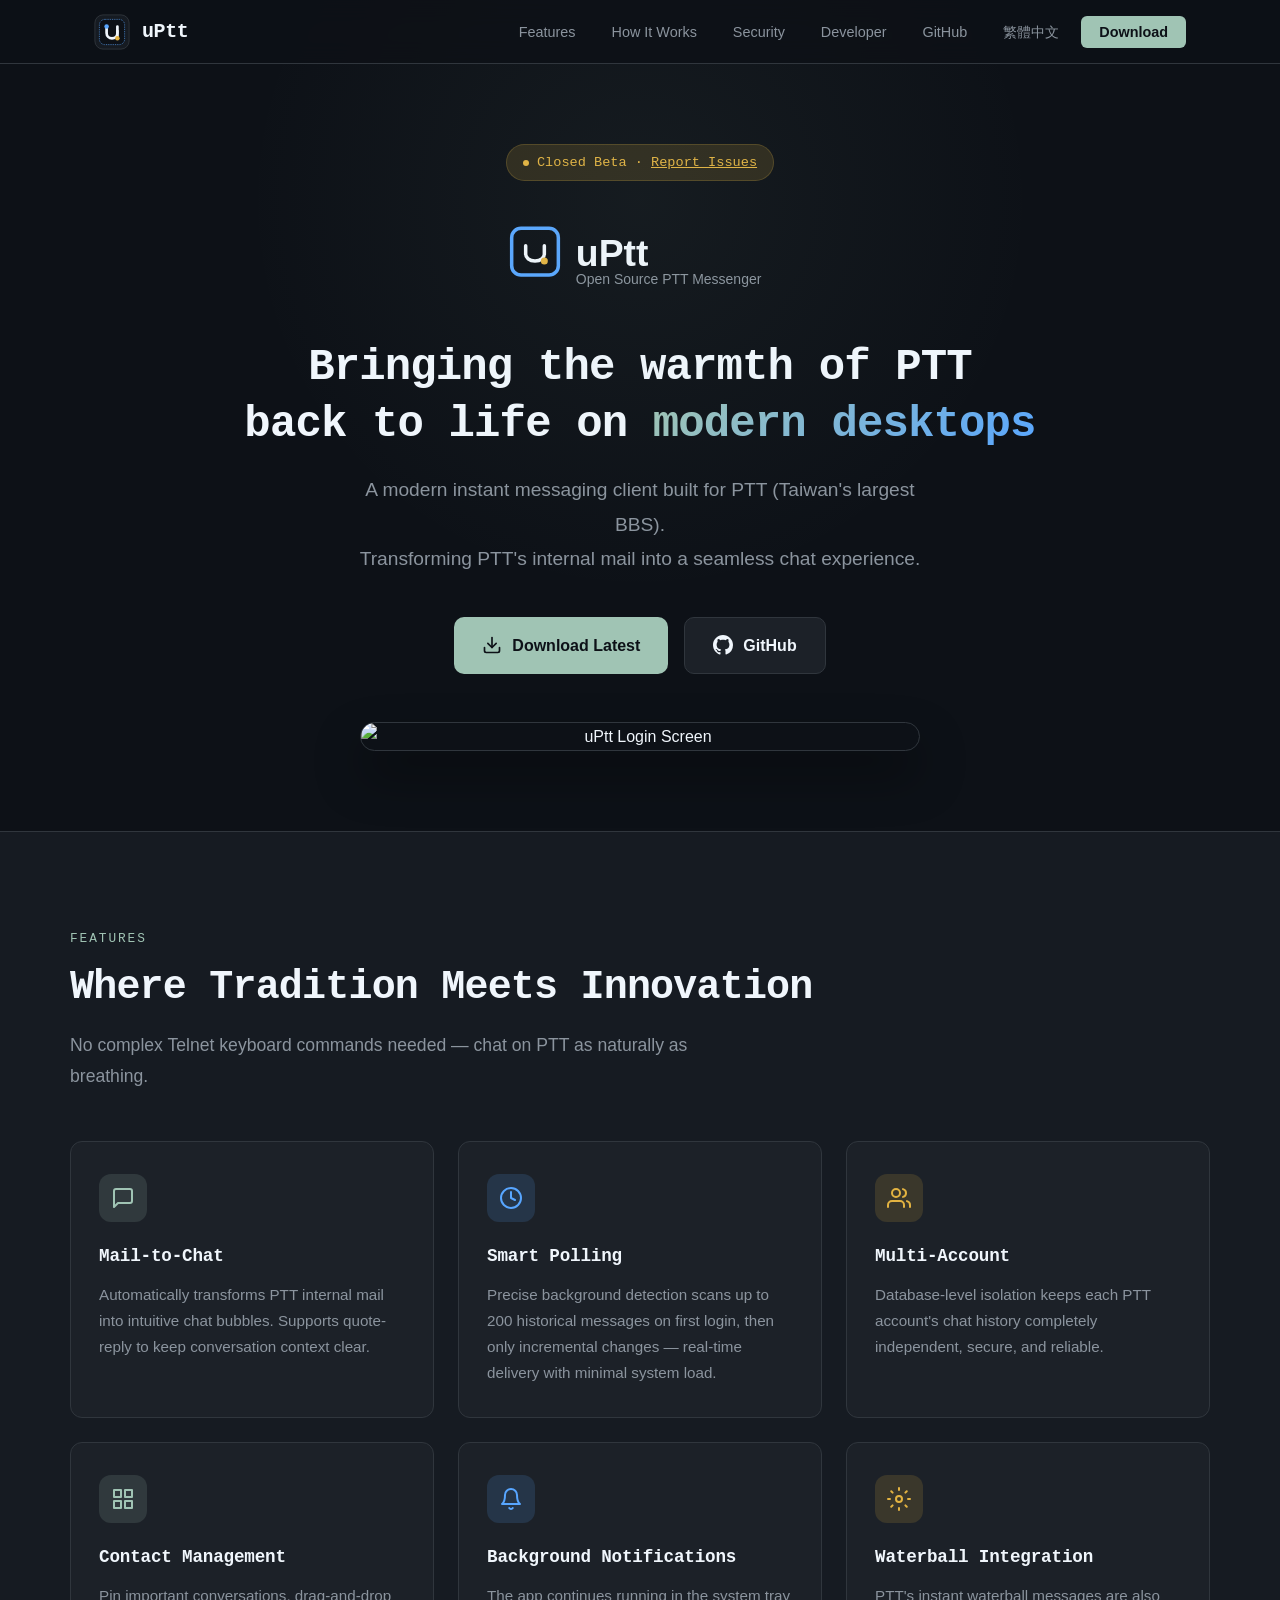
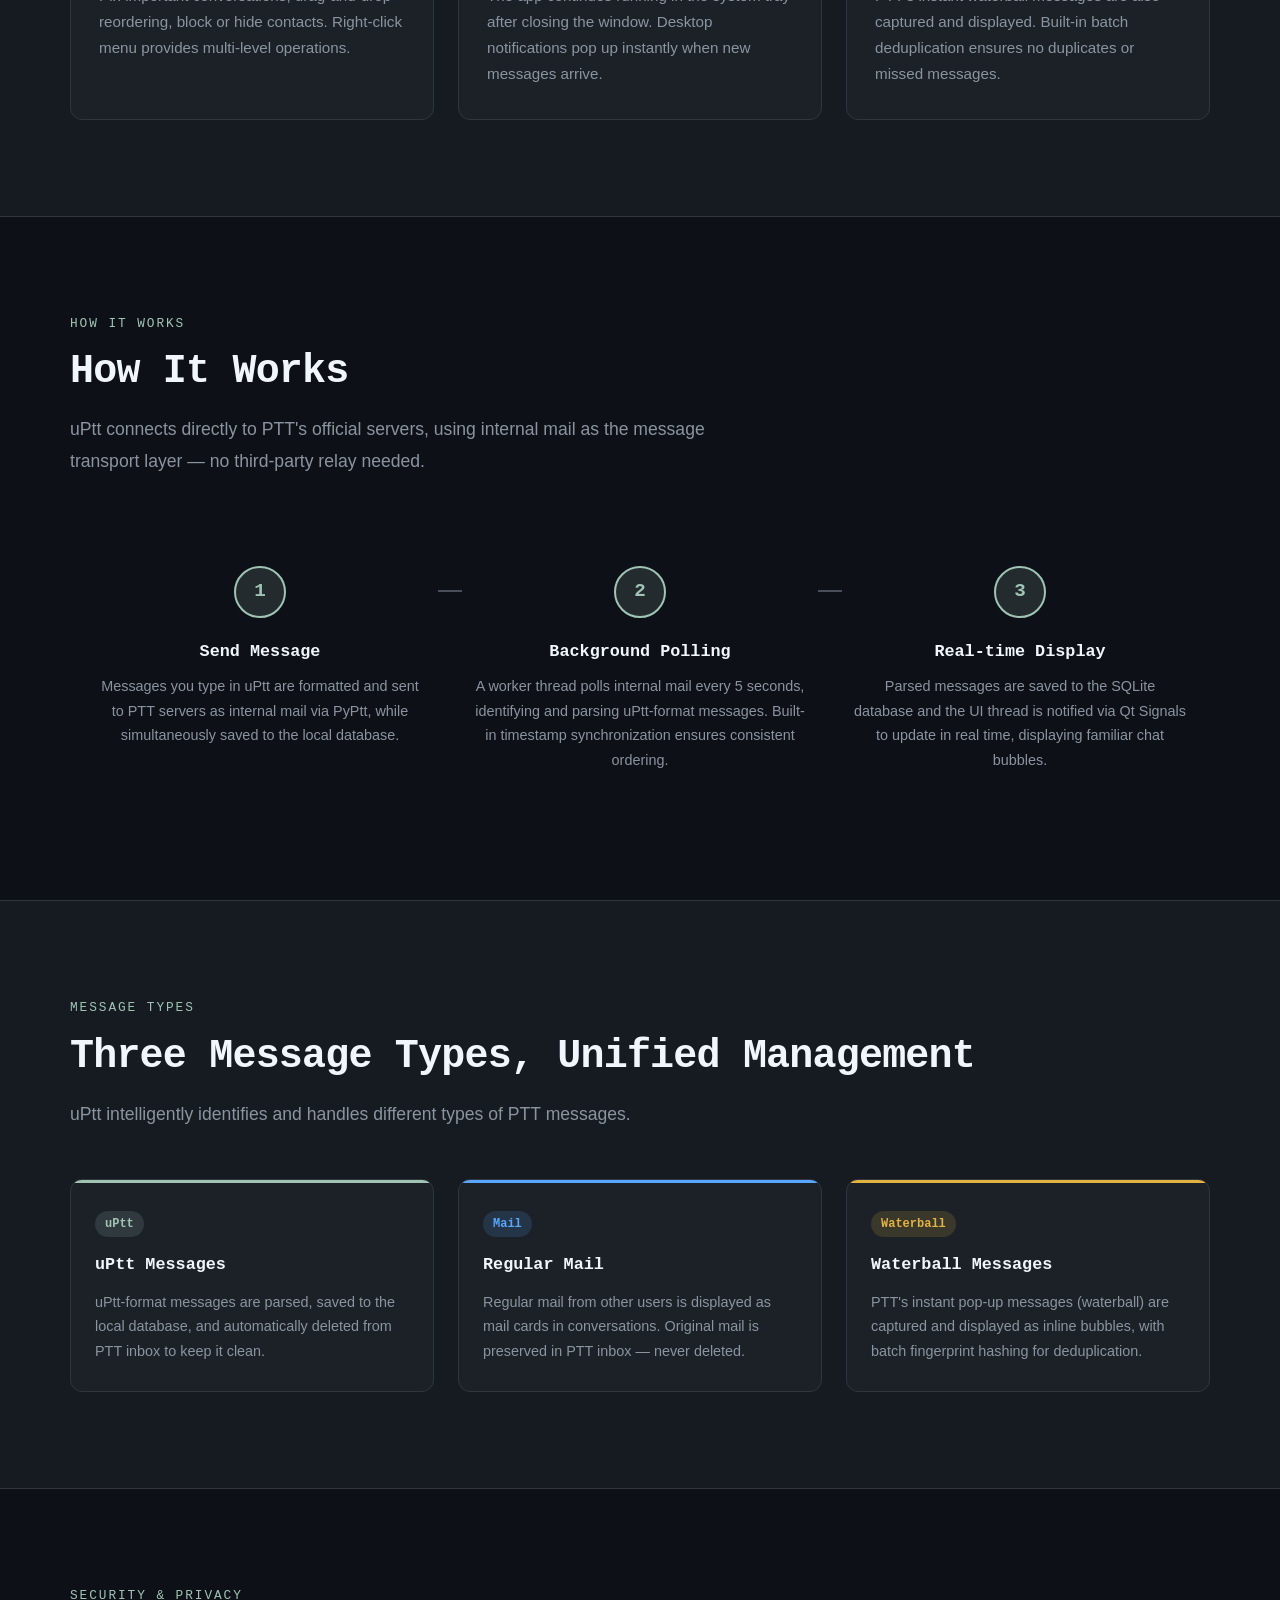
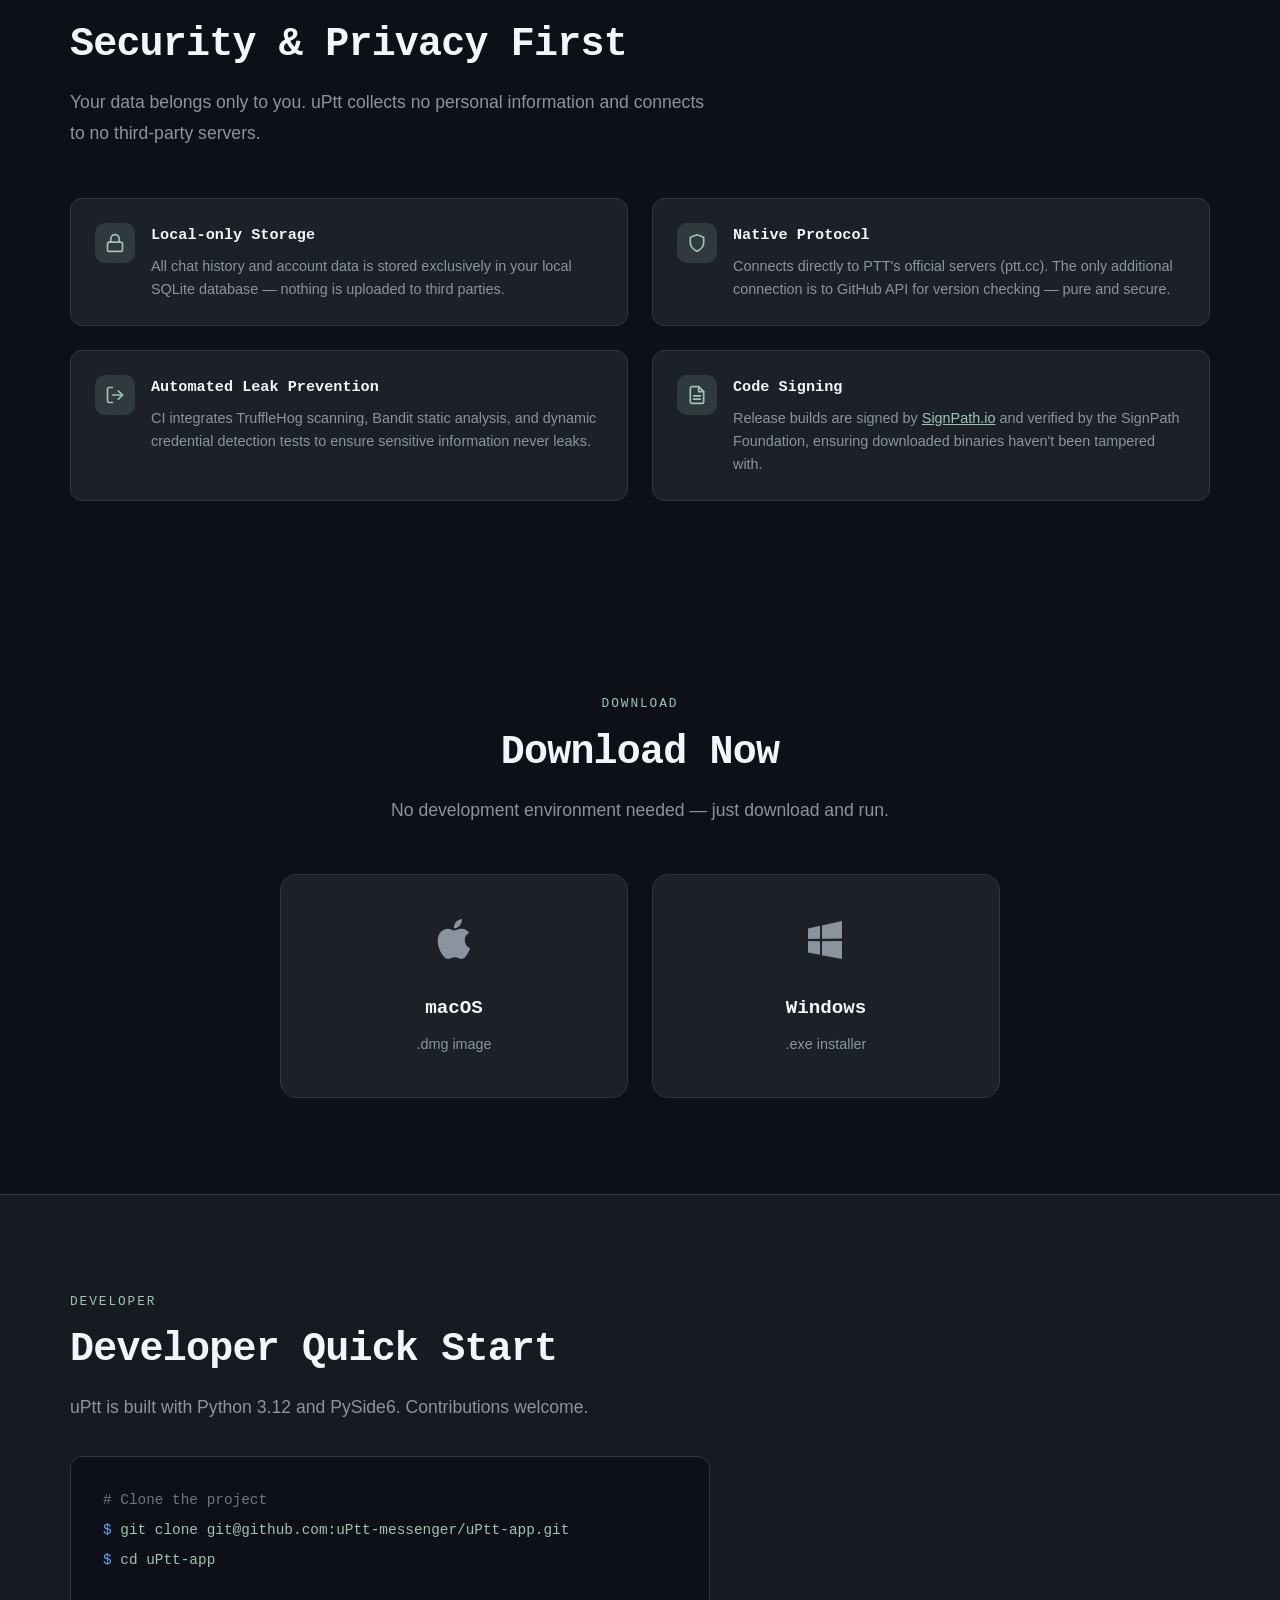
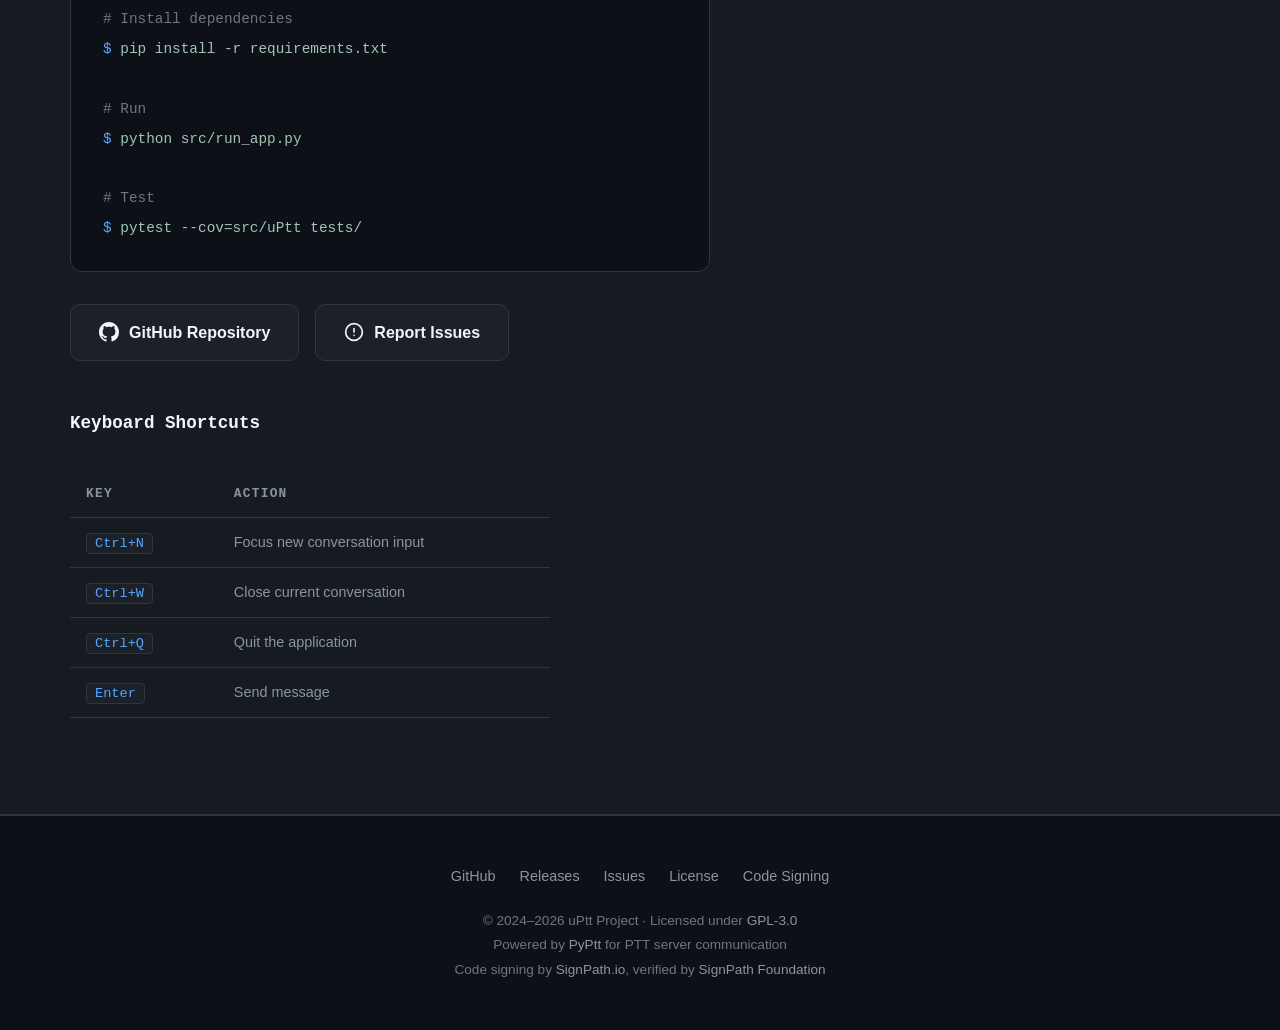
==== docs/en.html @ f2a323a6 "doc: update doc." ====
<!DOCTYPE html>
<html lang="en">
<head>
    <meta charset="UTF-8">
    <meta name="viewport" content="width=device-width, initial-scale=1.0">
    <title>uPtt — Open Source PTT Messenger</title>
    <meta name="description" content="uPtt is a modern instant messaging desktop app built for PTT (Taiwan's largest BBS), transforming internal mail into a seamless chat experience.">
    <meta name="keywords" content="uPtt, PTT, BBS, instant messaging, mail, open source, messenger, Taiwan">
    <meta property="og:title" content="uPtt — Open Source PTT Messenger">
    <meta property="og:description" content="Bringing the warmth of PTT back to life on modern desktops. A modern instant messaging client built for PTT.">
    <meta property="og:type" content="website">
    <meta property="og:image" content="https://raw.githubusercontent.com/uPtt-messenger/uPtt-app/main/src/uPtt/ui/assets/logo_icon.svg">
    <link rel="icon" type="image/svg+xml" href="data:image/svg+xml,%3Csvg width='80' height='80' viewBox='0 0 80 80' fill='none' xmlns='http://www.w3.org/2000/svg'%3E%3Crect x='2' y='2' width='76' height='76' rx='18' fill='%23161B22' stroke='%2330363D' stroke-width='2'/%3E%3Crect x='12' y='12' width='56' height='56' rx='12' fill='%230D1117' stroke='%2358A6FF' stroke-width='1.5' stroke-dasharray='2 2'/%3E%3Cpath d='M28 28V42C28 48.6274 33.3726 54 40 54C46.6274 54 52 48.6274 52 42V28' stroke='%23F0F6FC' stroke-width='6' stroke-linecap='round'/%3E%3Cpath d='M52 38V54' stroke='%23F0F6FC' stroke-width='6' stroke-linecap='round'/%3E%3Ccircle cx='28' cy='28' r='5' fill='%2358A6FF'/%3E%3Ccircle cx='52' cy='54' r='5' fill='%23E3B341'/%3E%3C/svg%3E">
    <link rel="stylesheet" href="style.css">
</head>
<body>

<!-- Navigation -->
<nav>
    <div class="nav-inner">
        <a href="#" class="nav-logo">
            <svg width="80" height="80" viewBox="0 0 80 80" fill="none" xmlns="http://www.w3.org/2000/svg">
                <rect x="2" y="2" width="76" height="76" rx="18" fill="#161B22" stroke="#30363D" stroke-width="2"/>
                <rect x="12" y="12" width="56" height="56" rx="12" fill="#0D1117" stroke="#58A6FF" stroke-width="1.5" stroke-dasharray="2 2"/>
                <path d="M28 28V42C28 48.6274 33.3726 54 40 54C46.6274 54 52 48.6274 52 42V28" stroke="#F0F6FC" stroke-width="6" stroke-linecap="round"/>
                <path d="M52 38V54" stroke="#F0F6FC" stroke-width="6" stroke-linecap="round"/>
                <circle cx="28" cy="28" r="5" fill="#58A6FF"/>
                <circle cx="52" cy="54" r="5" fill="#E3B341"/>
            </svg>
            <span>uPtt</span>
        </a>
        <button class="nav-hamburger" aria-label="Toggle menu" onclick="document.querySelector('.nav-links').classList.toggle('open')">
            <svg viewBox="0 0 24 24" fill="none" stroke="currentColor" stroke-width="2" stroke-linecap="round"><line x1="3" y1="6" x2="21" y2="6"/><line x1="3" y1="12" x2="21" y2="12"/><line x1="3" y1="18" x2="21" y2="18"/></svg>
        </button>
        <ul class="nav-links">
            <li><a href="#features">Features</a></li>
            <li><a href="#how-it-works">How It Works</a></li>
            <li><a href="#security">Security</a></li>
            <li><a href="#developer">Developer</a></li>
            <li><a href="https://github.com/uPtt-messenger/uPtt-app" target="_blank" rel="noopener">GitHub</a></li>
            <li><a href="index.html">繁體中文</a></li>
            <li><a href="#download" class="btn-nav">Download</a></li>
        </ul>
    </div>
</nav>

<!-- Hero -->
<section class="hero">
    <div class="container">
        <div class="hero-badge" style="background: var(--accent-gold-dim); border-color: rgba(227, 179, 65, 0.2); color: var(--accent-gold);">
            <span class="dot" style="background: var(--accent-gold);"></span>
            Closed Beta &middot; <a href="https://github.com/uPtt-messenger/uPtt-app/issues" target="_blank" rel="noopener" style="color: var(--accent-gold); text-decoration: underline;">Report Issues</a>
        </div>
        <div class="hero-logo">
            <svg width="240" height="80" viewBox="0 0 240 80" fill="none" xmlns="http://www.w3.org/2000/svg">
                <rect x="10" y="20" width="40" height="40" rx="8" stroke="#58A6FF" stroke-width="3"/>
                <path d="M22 35V42C22 45 25 48 30 48C35 48 38 45 38 42V35" stroke="#F0F6FC" stroke-width="3" stroke-linecap="round"/>
                <circle cx="38" cy="48" r="3" fill="#E3B341"/>
                <text x="65" y="52" fill="#F0F6FC" font-family="sans-serif" font-weight="bold" font-size="32">uPtt</text>
                <text x="65" y="68" fill="#8B949E" font-family="sans-serif" font-size="12">Open Source PTT Messenger</text>
            </svg>
        </div>
        <h1 class="hero-tagline">
            Bringing the warmth of PTT<br>back to life on <span class="highlight">modern desktops</span>
        </h1>
        <p class="hero-subtitle">
            A modern instant messaging client built for PTT (Taiwan's largest BBS).<br>
            Transforming PTT's internal mail into a seamless chat experience.
        </p>
        <div class="hero-buttons">
            <a href="https://github.com/uPtt-messenger/uPtt-app/releases/latest" class="btn btn-primary" target="_blank" rel="noopener">
                <svg viewBox="0 0 24 24" fill="none" stroke="currentColor" stroke-width="2" stroke-linecap="round" stroke-linejoin="round"><path d="M21 15v4a2 2 0 0 1-2 2H5a2 2 0 0 1-2-2v-4"/><polyline points="7 10 12 15 17 10"/><line x1="12" y1="15" x2="12" y2="3"/></svg>
                Download Latest
            </a>
            <a href="https://github.com/uPtt-messenger/uPtt-app" class="btn btn-secondary" target="_blank" rel="noopener">
                <svg viewBox="0 0 24 24" fill="currentColor"><path d="M12 0C5.37 0 0 5.37 0 12c0 5.31 3.435 9.795 8.205 11.385.6.105.825-.255.825-.57 0-.285-.015-1.23-.015-2.235-3.015.555-3.795-.735-4.035-1.41-.135-.345-.72-1.41-1.23-1.695-.42-.225-1.02-.78-.015-.795.945-.015 1.62.87 1.845 1.23 1.08 1.815 2.805 1.305 3.495.99.105-.78.42-1.305.765-1.605-2.67-.3-5.46-1.335-5.46-5.925 0-1.305.465-2.385 1.23-3.225-.12-.3-.54-1.53.12-3.18 0 0 1.005-.315 3.3 1.23.96-.27 1.98-.405 3-.405s2.04.135 3 .405c2.295-1.56 3.3-1.23 3.3-1.23.66 1.65.24 2.88.12 3.18.765.84 1.23 1.905 1.23 3.225 0 4.605-2.805 5.625-5.475 5.925.435.375.81 1.095.81 2.22 0 1.605-.015 2.895-.015 3.3 0 .315.225.69.825.57A12.02 12.02 0 0 0 24 12c0-6.63-5.37-12-12-12z"/></svg>
                GitHub
            </a>
        </div>
        <div class="hero-preview fade-in">
            <img src="https://i.meee.com.tw/0RXU0Vt.png" alt="uPtt Login Screen" loading="lazy">
        </div>
    </div>
</section>

<!-- Features -->
<section class="features" id="features">
    <div class="container">
        <div class="section-label">Features</div>
        <h2 class="section-title">Where Tradition Meets Innovation</h2>
        <p class="section-desc">No complex Telnet keyboard commands needed — chat on PTT as naturally as breathing.</p>
        <div class="features-grid">
            <div class="feature-card fade-in">
                <div class="feature-icon green">
                    <svg width="24" height="24" viewBox="0 0 24 24" fill="none" stroke="#A0C4B4" stroke-width="2" stroke-linecap="round" stroke-linejoin="round"><path d="M21 15a2 2 0 0 1-2 2H7l-4 4V5a2 2 0 0 1 2-2h14a2 2 0 0 1 2 2z"/></svg>
                </div>
                <h3>Mail-to-Chat</h3>
                <p>Automatically transforms PTT internal mail into intuitive chat bubbles. Supports quote-reply to keep conversation context clear.</p>
            </div>
            <div class="feature-card fade-in">
                <div class="feature-icon blue">
                    <svg width="24" height="24" viewBox="0 0 24 24" fill="none" stroke="#58A6FF" stroke-width="2" stroke-linecap="round" stroke-linejoin="round"><circle cx="12" cy="12" r="10"/><polyline points="12 6 12 12 16 14"/></svg>
                </div>
                <h3>Smart Polling</h3>
                <p>Precise background detection scans up to 200 historical messages on first login, then only incremental changes — real-time delivery with minimal system load.</p>
            </div>
            <div class="feature-card fade-in">
                <div class="feature-icon gold">
                    <svg width="24" height="24" viewBox="0 0 24 24" fill="none" stroke="#E3B341" stroke-width="2" stroke-linecap="round" stroke-linejoin="round"><path d="M17 21v-2a4 4 0 0 0-4-4H5a4 4 0 0 0-4 4v2"/><circle cx="9" cy="7" r="4"/><path d="M23 21v-2a4 4 0 0 0-3-3.87"/><path d="M16 3.13a4 4 0 0 1 0 7.75"/></svg>
                </div>
                <h3>Multi-Account</h3>
                <p>Database-level isolation keeps each PTT account's chat history completely independent, secure, and reliable.</p>
            </div>
            <div class="feature-card fade-in">
                <div class="feature-icon green">
                    <svg width="24" height="24" viewBox="0 0 24 24" fill="none" stroke="#A0C4B4" stroke-width="2" stroke-linecap="round" stroke-linejoin="round"><rect x="3" y="3" width="7" height="7"/><rect x="14" y="3" width="7" height="7"/><rect x="14" y="14" width="7" height="7"/><rect x="3" y="14" width="7" height="7"/></svg>
                </div>
                <h3>Contact Management</h3>
                <p>Pin important conversations, drag-and-drop reordering, block or hide contacts. Right-click menu provides multi-level operations.</p>
            </div>
            <div class="feature-card fade-in">
                <div class="feature-icon blue">
                    <svg width="24" height="24" viewBox="0 0 24 24" fill="none" stroke="#58A6FF" stroke-width="2" stroke-linecap="round" stroke-linejoin="round"><path d="M18 8A6 6 0 0 0 6 8c0 7-3 9-3 9h18s-3-2-3-9"/><path d="M13.73 21a2 2 0 0 1-3.46 0"/></svg>
                </div>
                <h3>Background Notifications</h3>
                <p>The app continues running in the system tray after closing the window. Desktop notifications pop up instantly when new messages arrive.</p>
            </div>
            <div class="feature-card fade-in">
                <div class="feature-icon gold">
                    <svg width="24" height="24" viewBox="0 0 24 24" fill="none" stroke="#E3B341" stroke-width="2" stroke-linecap="round" stroke-linejoin="round"><circle cx="12" cy="12" r="3"/><path d="M12 1v2M12 21v2M4.22 4.22l1.42 1.42M18.36 18.36l1.42 1.42M1 12h2M21 12h2M4.22 19.78l1.42-1.42M18.36 5.64l1.42-1.42"/></svg>
                </div>
                <h3>Waterball Integration</h3>
                <p>PTT's instant waterball messages are also captured and displayed. Built-in batch deduplication ensures no duplicates or missed messages.</p>
            </div>
        </div>
    </div>
</section>

<!-- How it works -->
<section class="how-it-works" id="how-it-works">
    <div class="container">
        <div class="section-label">How It Works</div>
        <h2 class="section-title">How It Works</h2>
        <p class="section-desc">uPtt connects directly to PTT's official servers, using internal mail as the message transport layer — no third-party relay needed.</p>
        <div class="flow-diagram">
            <div class="flow-step fade-in">
                <div class="flow-number">1</div>
                <h3>Send Message</h3>
                <p>Messages you type in uPtt are formatted and sent to PTT servers as internal mail via PyPtt, while simultaneously saved to the local database.</p>
            </div>
            <div class="flow-step fade-in">
                <div class="flow-number">2</div>
                <h3>Background Polling</h3>
                <p>A worker thread polls internal mail every 5 seconds, identifying and parsing uPtt-format messages. Built-in timestamp synchronization ensures consistent ordering.</p>
            </div>
            <div class="flow-step fade-in">
                <div class="flow-number">3</div>
                <h3>Real-time Display</h3>
                <p>Parsed messages are saved to the SQLite database and the UI thread is notified via Qt Signals to update in real time, displaying familiar chat bubbles.</p>
            </div>
        </div>
    </div>
</section>

<!-- Message Types -->
<section class="msg-types" id="message-types">
    <div class="container">
        <div class="section-label">Message Types</div>
        <h2 class="section-title">Three Message Types, Unified Management</h2>
        <p class="section-desc">uPtt intelligently identifies and handles different types of PTT messages.</p>
        <div class="msg-grid">
            <div class="msg-card type-uptt fade-in">
                <span class="msg-tag">uPtt</span>
                <h3>uPtt Messages</h3>
                <p>uPtt-format messages are parsed, saved to the local database, and automatically deleted from PTT inbox to keep it clean.</p>
            </div>
            <div class="msg-card type-mail fade-in">
                <span class="msg-tag">Mail</span>
                <h3>Regular Mail</h3>
                <p>Regular mail from other users is displayed as mail cards in conversations. Original mail is preserved in PTT inbox — never deleted.</p>
            </div>
            <div class="msg-card type-waterball fade-in">
                <span class="msg-tag">Waterball</span>
                <h3>Waterball Messages</h3>
                <p>PTT's instant pop-up messages (waterball) are captured and displayed as inline bubbles, with batch fingerprint hashing for deduplication.</p>
            </div>
        </div>
    </div>
</section>

<!-- Security -->
<section class="security" id="security">
    <div class="container">
        <div class="section-label">Security &amp; Privacy</div>
        <h2 class="section-title">Security & Privacy First</h2>
        <p class="section-desc">Your data belongs only to you. uPtt collects no personal information and connects to no third-party servers.</p>
        <div class="security-grid">
            <div class="security-item fade-in">
                <div class="security-icon">
                    <svg width="20" height="20" viewBox="0 0 24 24" fill="none" stroke="#A0C4B4" stroke-width="2" stroke-linecap="round" stroke-linejoin="round"><rect x="3" y="11" width="18" height="11" rx="2" ry="2"/><path d="M7 11V7a5 5 0 0 1 10 0v4"/></svg>
                </div>
                <div>
                    <h4>Local-only Storage</h4>
                    <p>All chat history and account data is stored exclusively in your local SQLite database — nothing is uploaded to third parties.</p>
                </div>
            </div>
            <div class="security-item fade-in">
                <div class="security-icon">
                    <svg width="20" height="20" viewBox="0 0 24 24" fill="none" stroke="#A0C4B4" stroke-width="2" stroke-linecap="round" stroke-linejoin="round"><path d="M12 22s8-4 8-10V5l-8-3-8 3v7c0 6 8 10 8 10z"/></svg>
                </div>
                <div>
                    <h4>Native Protocol</h4>
                    <p>Connects directly to PTT's official servers (ptt.cc). The only additional connection is to GitHub API for version checking — pure and secure.</p>
                </div>
            </div>
            <div class="security-item fade-in">
                <div class="security-icon">
                    <svg width="20" height="20" viewBox="0 0 24 24" fill="none" stroke="#A0C4B4" stroke-width="2" stroke-linecap="round" stroke-linejoin="round"><path d="M9 21H5a2 2 0 0 1-2-2V5a2 2 0 0 1 2-2h4"/><polyline points="16 17 21 12 16 7"/><line x1="21" y1="12" x2="9" y2="12"/></svg>
                </div>
                <div>
                    <h4>Automated Leak Prevention</h4>
                    <p>CI integrates TruffleHog scanning, Bandit static analysis, and dynamic credential detection tests to ensure sensitive information never leaks.</p>
                </div>
            </div>
            <div class="security-item fade-in">
                <div class="security-icon">
                    <svg width="20" height="20" viewBox="0 0 24 24" fill="none" stroke="#A0C4B4" stroke-width="2" stroke-linecap="round" stroke-linejoin="round"><path d="M14 2H6a2 2 0 0 0-2 2v16a2 2 0 0 0 2 2h12a2 2 0 0 0 2-2V8z"/><polyline points="14 2 14 8 20 8"/><line x1="16" y1="13" x2="8" y2="13"/><line x1="16" y1="17" x2="8" y2="17"/></svg>
                </div>
                <div>
                    <h4>Code Signing</h4>
                    <p>Release builds are signed by <a href="https://signpath.io" target="_blank" rel="noopener" style="color: var(--accent);">SignPath.io</a> and verified by the SignPath Foundation, ensuring downloaded binaries haven't been tampered with.</p>
                </div>
            </div>
        </div>
    </div>
</section>

<!-- Download -->
<section class="download" id="download">
    <div class="container">
        <div class="section-label">Download</div>
        <h2 class="section-title">Download Now</h2>
        <p class="section-desc" style="margin: 0 auto;">No development environment needed — just download and run.</p>
        <div class="download-cards">
            <a href="https://github.com/uPtt-messenger/uPtt-app/releases/latest" class="download-card fade-in" target="_blank" rel="noopener">
                <svg viewBox="0 0 24 24" fill="currentColor"><path d="M18.71 19.5C17.88 20.74 17 21.95 15.66 21.97C14.32 22 13.89 21.18 12.37 21.18C10.84 21.18 10.37 21.95 9.1 22C7.79 22.05 6.8 20.68 5.96 19.47C4.25 17 2.94 12.45 4.7 9.39C5.57 7.87 7.13 6.91 8.82 6.88C10.1 6.86 11.32 7.75 12.11 7.75C12.89 7.75 14.37 6.68 15.92 6.84C16.57 6.87 18.39 7.1 19.56 8.82C19.47 8.88 17.39 10.1 17.41 12.63C17.44 15.65 20.06 16.66 20.09 16.67C20.06 16.74 19.67 18.11 18.71 19.5ZM13 3.5C13.73 2.67 14.94 2.04 15.94 2C16.07 3.17 15.6 4.35 14.9 5.19C14.21 6.04 13.07 6.7 11.95 6.61C11.8 5.46 12.36 4.26 13 3.5Z"/></svg>
                <h3>macOS</h3>
                <p>.dmg image</p>
            </a>
            <a href="https://github.com/uPtt-messenger/uPtt-app/releases/latest" class="download-card fade-in" target="_blank" rel="noopener">
                <svg viewBox="0 0 24 24" fill="currentColor"><path d="M3 12V6.75L9 5.43V11.91L3 12M20 3V11.75L10 11.9V5.21L20 3M3 13L9 13.09V19.9L3 18.75V13M10 13.15L20 13V22L10 20.09V13.15Z"/></svg>
                <h3>Windows</h3>
                <p>.exe installer</p>
            </a>
        </div>
    </div>
</section>

<!-- Developer -->
<section class="developer" id="developer">
    <div class="container">
        <div class="section-label">Developer</div>
        <h2 class="section-title">Developer Quick Start</h2>
        <p class="section-desc">uPtt is built with Python 3.12 and PySide6. Contributions welcome.</p>
        <div class="code-block fade-in">
            <code>
                <span class="comment"># Clone the project</span><br>
                <span class="prompt">$ </span><span class="cmd">git clone git@github.com:uPtt-messenger/uPtt-app.git</span><br>
                <span class="prompt">$ </span><span class="cmd">cd uPtt-app</span><br>
                <br>
                <span class="comment"># Install dependencies</span><br>
                <span class="prompt">$ </span><span class="cmd">pip install -r requirements.txt</span><br>
                <br>
                <span class="comment"># Run</span><br>
                <span class="prompt">$ </span><span class="cmd">python src/run_app.py</span><br>
                <br>
                <span class="comment"># Test</span><br>
                <span class="prompt">$ </span><span class="cmd">pytest --cov=src/uPtt tests/</span>
            </code>
        </div>
        <div class="dev-links">
            <a href="https://github.com/uPtt-messenger/uPtt-app" class="btn btn-secondary" target="_blank" rel="noopener">
                <svg width="20" height="20" viewBox="0 0 24 24" fill="currentColor"><path d="M12 0C5.37 0 0 5.37 0 12c0 5.31 3.435 9.795 8.205 11.385.6.105.825-.255.825-.57 0-.285-.015-1.23-.015-2.235-3.015.555-3.795-.735-4.035-1.41-.135-.345-.72-1.41-1.23-1.695-.42-.225-1.02-.78-.015-.795.945-.015 1.62.87 1.845 1.23 1.08 1.815 2.805 1.305 3.495.99.105-.78.42-1.305.765-1.605-2.67-.3-5.46-1.335-5.46-5.925 0-1.305.465-2.385 1.23-3.225-.12-.3-.54-1.53.12-3.18 0 0 1.005-.315 3.3 1.23.96-.27 1.98-.405 3-.405s2.04.135 3 .405c2.295-1.56 3.3-1.23 3.3-1.23.66 1.65.24 2.88.12 3.18.765.84 1.23 1.905 1.23 3.225 0 4.605-2.805 5.625-5.475 5.925.435.375.81 1.095.81 2.22 0 1.605-.015 2.895-.015 3.3 0 .315.225.69.825.57A12.02 12.02 0 0 0 24 12c0-6.63-5.37-12-12-12z"/></svg>
                GitHub Repository
            </a>
            <a href="https://github.com/uPtt-messenger/uPtt-app/issues" class="btn btn-secondary" target="_blank" rel="noopener">
                <svg width="20" height="20" viewBox="0 0 24 24" fill="none" stroke="currentColor" stroke-width="2" stroke-linecap="round" stroke-linejoin="round"><circle cx="12" cy="12" r="10"/><line x1="12" y1="8" x2="12" y2="12"/><line x1="12" y1="16" x2="12.01" y2="16"/></svg>
                Report Issues
            </a>
        </div>

        <h3 style="font-family: var(--font-mono); margin-top: 48px; margin-bottom: 12px; font-size: 1.1rem;">Keyboard Shortcuts</h3>
        <table class="shortcuts-table">
            <thead>
                <tr><th>Key</th><th>Action</th></tr>
            </thead>
            <tbody>
                <tr><td><kbd>Ctrl+N</kbd></td><td>Focus new conversation input</td></tr>
                <tr><td><kbd>Ctrl+W</kbd></td><td>Close current conversation</td></tr>
                <tr><td><kbd>Ctrl+Q</kbd></td><td>Quit the application</td></tr>
                <tr><td><kbd>Enter</kbd></td><td>Send message</td></tr>
            </tbody>
        </table>
    </div>
</section>

<!-- Footer -->
<footer>
    <div class="footer-inner">
        <div class="footer-links">
            <a href="https://github.com/uPtt-messenger/uPtt-app" target="_blank" rel="noopener">GitHub</a>
            <a href="https://github.com/uPtt-messenger/uPtt-app/releases" target="_blank" rel="noopener">Releases</a>
            <a href="https://github.com/uPtt-messenger/uPtt-app/issues" target="_blank" rel="noopener">Issues</a>
            <a href="https://github.com/uPtt-messenger/uPtt-app/blob/main/LICENSE" target="_blank" rel="noopener">License</a>
            <a href="https://github.com/uPtt-messenger/uPtt-app/blob/main/CODE_SIGNING_POLICY.md" target="_blank" rel="noopener">Code Signing</a>
        </div>
        <p class="footer-copy">
            &copy; 2024&ndash;2026 uPtt Project &middot; Licensed under <a href="https://github.com/uPtt-messenger/uPtt-app/blob/main/LICENSE" target="_blank" rel="noopener">GPL-3.0</a><br>
            Powered by <a href="https://github.com/PyPtt/PyPtt" target="_blank" rel="noopener">PyPtt</a> for PTT server communication<br>
            Code signing by <a href="https://signpath.io" target="_blank" rel="noopener">SignPath.io</a>, verified by <a href="https://signpath.org" target="_blank" rel="noopener">SignPath Foundation</a>
        </p>
    </div>
</footer>

<script>
    // Intersection Observer for fade-in animations
    if ('IntersectionObserver' in window) {
        const observer = new IntersectionObserver((entries) => {
            entries.forEach(entry => {
                if (entry.isIntersecting) {
                    entry.target.classList.add('visible');
                    observer.unobserve(entry.target);
                }
            });
        }, { threshold: 0.1, rootMargin: '0px 0px -40px 0px' });

        document.querySelectorAll('.fade-in').forEach(el => observer.observe(el));
    } else {
        document.querySelectorAll('.fade-in').forEach(el => el.classList.add('visible'));
    }

    // Close mobile menu on link click
    document.querySelectorAll('.nav-links a').forEach(link => {
        link.addEventListener('click', () => {
            document.querySelector('.nav-links').classList.remove('open');
        });
    });
</script>

</body>
</html>
---- docs/style.css ----
*, *::before, *::after {
    margin: 0;
    padding: 0;
    box-sizing: border-box;
}

:root {
    --bg: #0d1117;
    --bg-surface: #161b22;
    --bg-card: #1c2128;
    --border: #30363d;
    --border-light: #484f58;
    --text: #f0f6fc;
    --text-secondary: #8b949e;
    --text-muted: #6e7681;
    --accent: #A0C4B4;
    --accent-dim: rgba(160, 196, 180, 0.15);
    --accent-blue: #58A6FF;
    --accent-blue-dim: rgba(88, 166, 255, 0.15);
    --accent-gold: #E3B341;
    --accent-gold-dim: rgba(227, 179, 65, 0.15);
    --accent-red: #f85149;
    --font-mono: "SF Mono", "JetBrains Mono", "Cascadia Code", "Fira Code", "Consolas", "Courier New", monospace;
    --font-sans: -apple-system, BlinkMacSystemFont, "Segoe UI", Helvetica, Arial, sans-serif;
    --max-width: 1140px;
    --nav-height: 64px;
}

html {
    scroll-behavior: smooth;
    scroll-padding-top: var(--nav-height);
}

body {
    font-family: var(--font-sans);
    background: var(--bg);
    color: var(--text);
    line-height: 1.7;
    -webkit-font-smoothing: antialiased;
    -moz-osx-font-smoothing: grayscale;
}

/* ===== NAVIGATION ===== */
nav {
    position: fixed;
    top: 0;
    left: 0;
    right: 0;
    height: var(--nav-height);
    background: rgba(13, 17, 23, 0.85);
    backdrop-filter: blur(12px);
    -webkit-backdrop-filter: blur(12px);
    border-bottom: 1px solid var(--border);
    z-index: 1000;
    display: flex;
    align-items: center;
    justify-content: center;
}

.nav-inner {
    width: 100%;
    max-width: var(--max-width);
    padding: 0 24px;
    display: flex;
    align-items: center;
    justify-content: space-between;
}

.nav-logo {
    display: flex;
    align-items: center;
    gap: 12px;
    text-decoration: none;
    color: var(--text);
}

.nav-logo svg {
    width: 36px;
    height: 36px;
}

.nav-logo span {
    font-family: var(--font-mono);
    font-weight: 700;
    font-size: 1.25rem;
    letter-spacing: -0.02em;
}

.nav-links {
    display: flex;
    align-items: center;
    gap: 8px;
    list-style: none;
}

.nav-links a {
    color: var(--text-secondary);
    text-decoration: none;
    font-size: 0.9rem;
    padding: 6px 14px;
    border-radius: 6px;
    transition: color 0.2s, background 0.2s;
}

.nav-links a:hover {
    color: var(--text);
    background: rgba(255, 255, 255, 0.06);
}

.nav-links .btn-nav {
    background: var(--accent);
    color: var(--bg);
    font-weight: 600;
    padding: 8px 18px;
}

.nav-links .btn-nav:hover {
    background: #b5d4c7;
    color: var(--bg);
}

.nav-hamburger {
    display: none;
    background: none;
    border: none;
    color: var(--text-secondary);
    cursor: pointer;
    padding: 8px;
}

.nav-hamburger svg {
    width: 24px;
    height: 24px;
}

/* ===== SECTIONS ===== */
section {
    padding: 96px 24px;
}

.container {
    max-width: var(--max-width);
    margin: 0 auto;
}

.section-label {
    font-family: var(--font-mono);
    font-size: 0.8rem;
    color: var(--accent);
    text-transform: uppercase;
    letter-spacing: 0.15em;
    margin-bottom: 12px;
}

.section-title {
    font-family: var(--font-mono);
    font-size: clamp(1.75rem, 4vw, 2.5rem);
    font-weight: 700;
    line-height: 1.3;
    margin-bottom: 16px;
    letter-spacing: -0.02em;
}

.section-desc {
    font-size: 1.1rem;
    color: var(--text-secondary);
    max-width: 640px;
    line-height: 1.8;
}

/* ===== HERO ===== */
.hero {
    padding-top: calc(var(--nav-height) + 80px);
    padding-bottom: 80px;
    text-align: center;
    position: relative;
    overflow: hidden;
}

.hero::before {
    content: '';
    position: absolute;
    top: -200px;
    left: 50%;
    transform: translateX(-50%);
    width: 800px;
    height: 800px;
    background: radial-gradient(circle, rgba(160, 196, 180, 0.06) 0%, transparent 70%);
    pointer-events: none;
}

.hero-logo {
    margin-bottom: 32px;
}

.hero-logo svg {
    width: 280px;
    height: auto;
}

.hero-tagline {
    font-family: var(--font-mono);
    font-size: clamp(1.5rem, 4vw, 2.75rem);
    font-weight: 700;
    line-height: 1.3;
    margin-bottom: 20px;
    letter-spacing: -0.02em;
}

.hero-tagline .highlight {
    background: linear-gradient(135deg, var(--accent), var(--accent-blue));
    -webkit-background-clip: text;
    -webkit-text-fill-color: transparent;
    background-clip: text;
}

.hero-subtitle {
    font-size: 1.2rem;
    color: var(--text-secondary);
    max-width: 580px;
    margin: 0 auto 40px;
    line-height: 1.8;
}

.hero-buttons {
    display: flex;
    gap: 16px;
    justify-content: center;
    flex-wrap: wrap;
    margin-bottom: 48px;
}

.btn {
    display: inline-flex;
    align-items: center;
    gap: 10px;
    padding: 14px 28px;
    border-radius: 10px;
    text-decoration: none;
    font-weight: 600;
    font-size: 1rem;
    transition: all 0.2s;
    border: none;
    cursor: pointer;
}

.btn svg {
    width: 20px;
    height: 20px;
}

.btn-primary {
    background: var(--accent);
    color: var(--bg);
}

.btn-primary:hover {
    background: #b5d4c7;
    transform: translateY(-2px);
    box-shadow: 0 8px 24px rgba(160, 196, 180, 0.2);
}

.btn-secondary {
    background: var(--bg-card);
    color: var(--text);
    border: 1px solid var(--border);
}

.btn-secondary:hover {
    border-color: var(--border-light);
    transform: translateY(-2px);
    box-shadow: 0 8px 24px rgba(0, 0, 0, 0.3);
}

.hero-badge {
    display: inline-flex;
    align-items: center;
    gap: 8px;
    padding: 6px 16px;
    background: var(--accent-dim);
    border: 1px solid rgba(160, 196, 180, 0.2);
    border-radius: 100px;
    font-size: 0.85rem;
    color: var(--accent);
    font-family: var(--font-mono);
    margin-bottom: 24px;
}

.hero-badge .dot {
    width: 6px;
    height: 6px;
    background: var(--accent);
    border-radius: 50%;
    animation: pulse-dot 2s infinite;
}

@keyframes pulse-dot {
    0%, 100% { opacity: 1; }
    50% { opacity: 0.4; }
}

.hero-preview {
    max-width: 560px;
    margin: 0 auto;
    border-radius: 16px;
    overflow: hidden;
    border: 1px solid var(--border);
    box-shadow: 0 24px 48px rgba(0, 0, 0, 0.4);
}

.hero-preview img {
    width: 100%;
    height: auto;
    display: block;
}

/* ===== FEATURES ===== */
.features {
    background: var(--bg-surface);
    border-top: 1px solid var(--border);
    border-bottom: 1px solid var(--border);
}

.features-grid {
    display: grid;
    grid-template-columns: repeat(3, 1fr);
    gap: 24px;
    margin-top: 48px;
}

.feature-card {
    background: var(--bg-card);
    border: 1px solid var(--border);
    border-radius: 12px;
    padding: 32px 28px;
    transition: border-color 0.2s, transform 0.2s;
}

.feature-card:hover {
    border-color: var(--border-light);
    transform: translateY(-4px);
}

.feature-icon {
    width: 48px;
    height: 48px;
    border-radius: 12px;
    display: flex;
    align-items: center;
    justify-content: center;
    margin-bottom: 20px;
    font-size: 1.5rem;
}

.feature-icon.green { background: var(--accent-dim); }
.feature-icon.blue { background: var(--accent-blue-dim); }
.feature-icon.gold { background: var(--accent-gold-dim); }

.feature-card h3 {
    font-family: var(--font-mono);
    font-size: 1.1rem;
    margin-bottom: 10px;
    letter-spacing: -0.01em;
}

.feature-card p {
    color: var(--text-secondary);
    font-size: 0.95rem;
    line-height: 1.7;
}

/* ===== HOW IT WORKS ===== */
.how-it-works .section-desc {
    margin-bottom: 56px;
}

.flow-diagram {
    display: grid;
    grid-template-columns: repeat(3, 1fr);
    gap: 0;
    position: relative;
    margin-top: 48px;
}

.flow-step {
    text-align: center;
    padding: 32px 24px;
    position: relative;
}

.flow-step::after {
    content: '';
    position: absolute;
    top: 56px;
    right: -12px;
    width: 24px;
    height: 2px;
    background: var(--border-light);
}

.flow-step:last-child::after {
    display: none;
}

.flow-number {
    width: 52px;
    height: 52px;
    border-radius: 50%;
    background: var(--accent-dim);
    border: 2px solid var(--accent);
    display: flex;
    align-items: center;
    justify-content: center;
    font-family: var(--font-mono);
    font-weight: 700;
    font-size: 1.2rem;
    color: var(--accent);
    margin: 0 auto 20px;
}

.flow-step h3 {
    font-family: var(--font-mono);
    font-size: 1.05rem;
    margin-bottom: 8px;
}

.flow-step p {
    color: var(--text-secondary);
    font-size: 0.9rem;
    line-height: 1.7;
}

/* ===== MESSAGE TYPES ===== */
.msg-types {
    background: var(--bg-surface);
    border-top: 1px solid var(--border);
    border-bottom: 1px solid var(--border);
}

.msg-grid {
    display: grid;
    grid-template-columns: repeat(3, 1fr);
    gap: 24px;
    margin-top: 48px;
}

.msg-card {
    background: var(--bg-card);
    border: 1px solid var(--border);
    border-radius: 12px;
    padding: 28px 24px;
    position: relative;
    overflow: hidden;
}

.msg-card::before {
    content: '';
    position: absolute;
    top: 0;
    left: 0;
    right: 0;
    height: 3px;
}

.msg-card.type-uptt::before { background: var(--accent); }
.msg-card.type-mail::before { background: var(--accent-blue); }
.msg-card.type-waterball::before { background: var(--accent-gold); }

.msg-card .msg-tag {
    font-family: var(--font-mono);
    font-size: 0.75rem;
    padding: 3px 10px;
    border-radius: 100px;
    display: inline-block;
    margin-bottom: 14px;
    font-weight: 600;
}

.type-uptt .msg-tag { background: var(--accent-dim); color: var(--accent); }
.type-mail .msg-tag { background: var(--accent-blue-dim); color: var(--accent-blue); }
.type-waterball .msg-tag { background: var(--accent-gold-dim); color: var(--accent-gold); }

.msg-card h3 {
    font-family: var(--font-mono);
    font-size: 1.05rem;
    margin-bottom: 10px;
}

.msg-card p {
    color: var(--text-secondary);
    font-size: 0.9rem;
    line-height: 1.7;
}

/* ===== SECURITY ===== */
.security-grid {
    display: grid;
    grid-template-columns: repeat(2, 1fr);
    gap: 24px;
    margin-top: 48px;
}

.security-item {
    display: flex;
    gap: 16px;
    align-items: flex-start;
    padding: 24px;
    background: var(--bg-card);
    border: 1px solid var(--border);
    border-radius: 12px;
}

.security-icon {
    width: 40px;
    height: 40px;
    min-width: 40px;
    border-radius: 10px;
    background: var(--accent-dim);
    display: flex;
    align-items: center;
    justify-content: center;
    font-size: 1.2rem;
}

.security-item h4 {
    font-family: var(--font-mono);
    font-size: 0.95rem;
    margin-bottom: 6px;
}

.security-item p {
    color: var(--text-secondary);
    font-size: 0.9rem;
    line-height: 1.6;
}

/* ===== DOWNLOAD ===== */
.download {
    text-align: center;
}

.download-cards {
    display: grid;
    grid-template-columns: repeat(2, 1fr);
    gap: 24px;
    margin-top: 48px;
    max-width: 720px;
    margin-left: auto;
    margin-right: auto;
}

.download-card {
    background: var(--bg-card);
    border: 1px solid var(--border);
    border-radius: 16px;
    padding: 40px 32px;
    text-align: center;
    text-decoration: none;
    color: var(--text);
    transition: border-color 0.2s, transform 0.2s;
    display: block;
}

.download-card:hover {
    border-color: var(--accent);
    transform: translateY(-4px);
}

.download-card svg {
    width: 48px;
    height: 48px;
    margin-bottom: 20px;
    color: var(--text-secondary);
}

.download-card h3 {
    font-family: var(--font-mono);
    font-size: 1.2rem;
    margin-bottom: 8px;
}

.download-card p {
    color: var(--text-secondary);
    font-size: 0.9rem;
}

/* ===== DEVELOPER ===== */
.developer {
    background: var(--bg-surface);
    border-top: 1px solid var(--border);
    border-bottom: 1px solid var(--border);
}

.code-block {
    background: var(--bg);
    border: 1px solid var(--border);
    border-radius: 12px;
    padding: 28px 32px;
    margin-top: 32px;
    overflow-x: auto;
    max-width: 640px;
}

.code-block code {
    font-family: var(--font-mono);
    font-size: 0.9rem;
    line-height: 2;
    color: var(--text-secondary);
}

.code-block .comment {
    color: var(--text-muted);
}

.code-block .cmd {
    color: var(--accent);
}

.code-block .prompt {
    color: var(--accent-blue);
    user-select: none;
}

.dev-links {
    display: flex;
    gap: 16px;
    margin-top: 32px;
    flex-wrap: wrap;
}

/* ===== KEYBOARD SHORTCUTS ===== */
.shortcuts-table {
    margin-top: 32px;
    width: 100%;
    max-width: 480px;
    border-collapse: collapse;
}

.shortcuts-table th,
.shortcuts-table td {
    padding: 12px 16px;
    text-align: left;
    border-bottom: 1px solid var(--border);
    font-size: 0.9rem;
}

.shortcuts-table th {
    color: var(--text-secondary);
    font-family: var(--font-mono);
    font-size: 0.8rem;
    text-transform: uppercase;
    letter-spacing: 0.1em;
}

.shortcuts-table kbd {
    font-family: var(--font-mono);
    background: var(--bg-card);
    border: 1px solid var(--border);
    padding: 2px 8px;
    border-radius: 4px;
    font-size: 0.85rem;
    color: var(--accent-blue);
}

.shortcuts-table td:last-child {
    color: var(--text-secondary);
}

/* ===== FOOTER ===== */
footer {
    padding: 48px 24px;
    text-align: center;
    border-top: 1px solid var(--border);
}

.footer-inner {
    max-width: var(--max-width);
    margin: 0 auto;
}

.footer-links {
    display: flex;
    justify-content: center;
    gap: 24px;
    margin-bottom: 20px;
    flex-wrap: wrap;
}

.footer-links a {
    color: var(--text-secondary);
    text-decoration: none;
    font-size: 0.9rem;
    transition: color 0.2s;
}

.footer-links a:hover {
    color: var(--text);
}

.footer-copy {
    color: var(--text-muted);
    font-size: 0.85rem;
    line-height: 1.8;
}

.footer-copy a {
    color: var(--text-secondary);
    text-decoration: none;
}

.footer-copy a:hover {
    color: var(--accent);
}

/* ===== RESPONSIVE ===== */
@media (max-width: 900px) {
    .features-grid,
    .msg-grid,
    .flow-diagram {
        grid-template-columns: 1fr;
    }

    .flow-step::after {
        display: none;
    }

    .security-grid,
    .download-cards {
        grid-template-columns: 1fr;
    }
}

@media (max-width: 640px) {
    section {
        padding: 64px 20px;
    }

    .nav-links {
        display: none;
    }

    .nav-links.open {
        display: flex;
        flex-direction: column;
        position: absolute;
        top: var(--nav-height);
        left: 0;
        right: 0;
        background: var(--bg-surface);
        border-bottom: 1px solid var(--border);
        padding: 16px 24px;
        gap: 4px;
    }

    .nav-links.open a {
        display: block;
        padding: 12px 14px;
    }

    .nav-hamburger {
        display: block;
    }

    .hero {
        padding-top: calc(var(--nav-height) + 48px);
        padding-bottom: 48px;
    }

    .hero-logo svg {
        width: 200px;
    }

    .hero-buttons {
        flex-direction: column;
        align-items: center;
    }

    .btn {
        width: 100%;
        max-width: 300px;
        justify-content: center;
    }
}

/* ===== ANIMATIONS ===== */
@media (prefers-reduced-motion: no-preference) {
    .fade-in {
        opacity: 0;
        transform: translateY(24px);
        transition: opacity 0.6s ease, transform 0.6s ease;
    }

    .fade-in.visible {
        opacity: 1;
        transform: translateY(0);
    }
}

@media (prefers-reduced-motion: reduce) {
    .fade-in {
        opacity: 1;
        transform: none;
    }
}
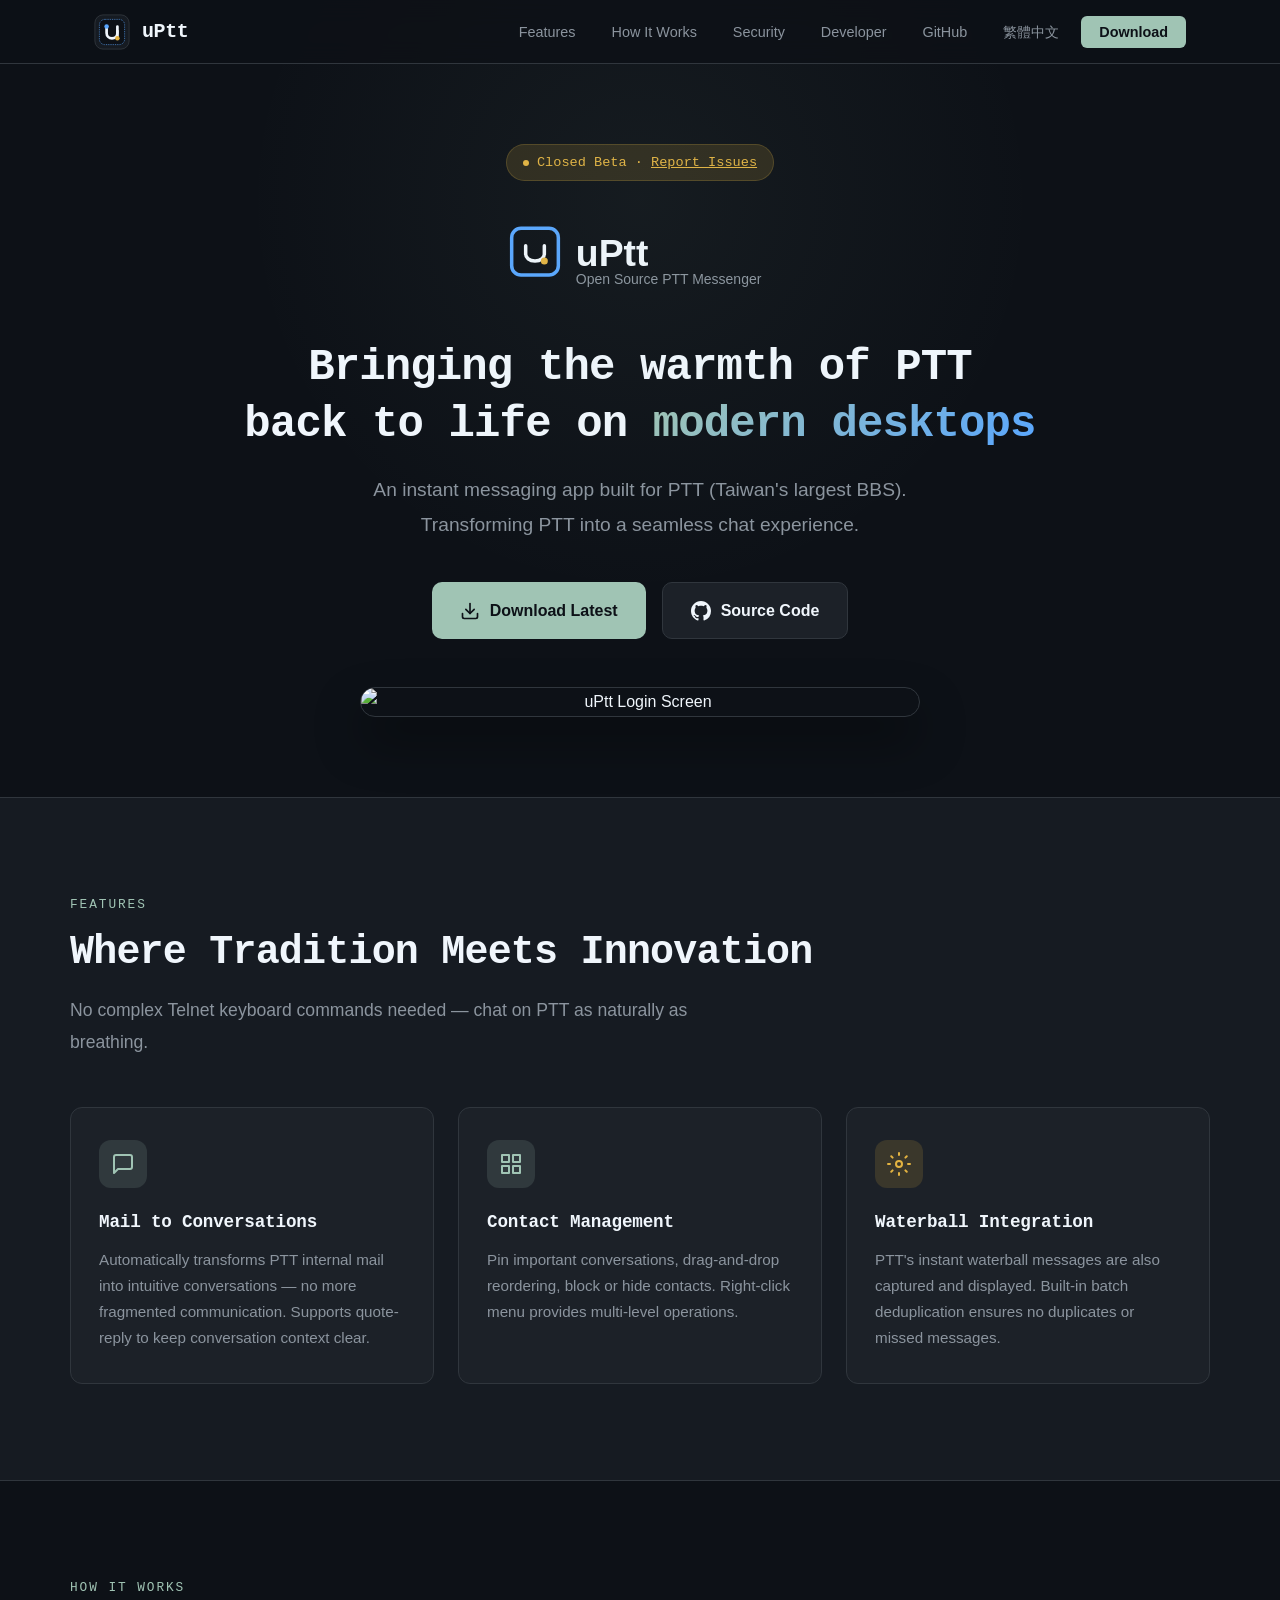
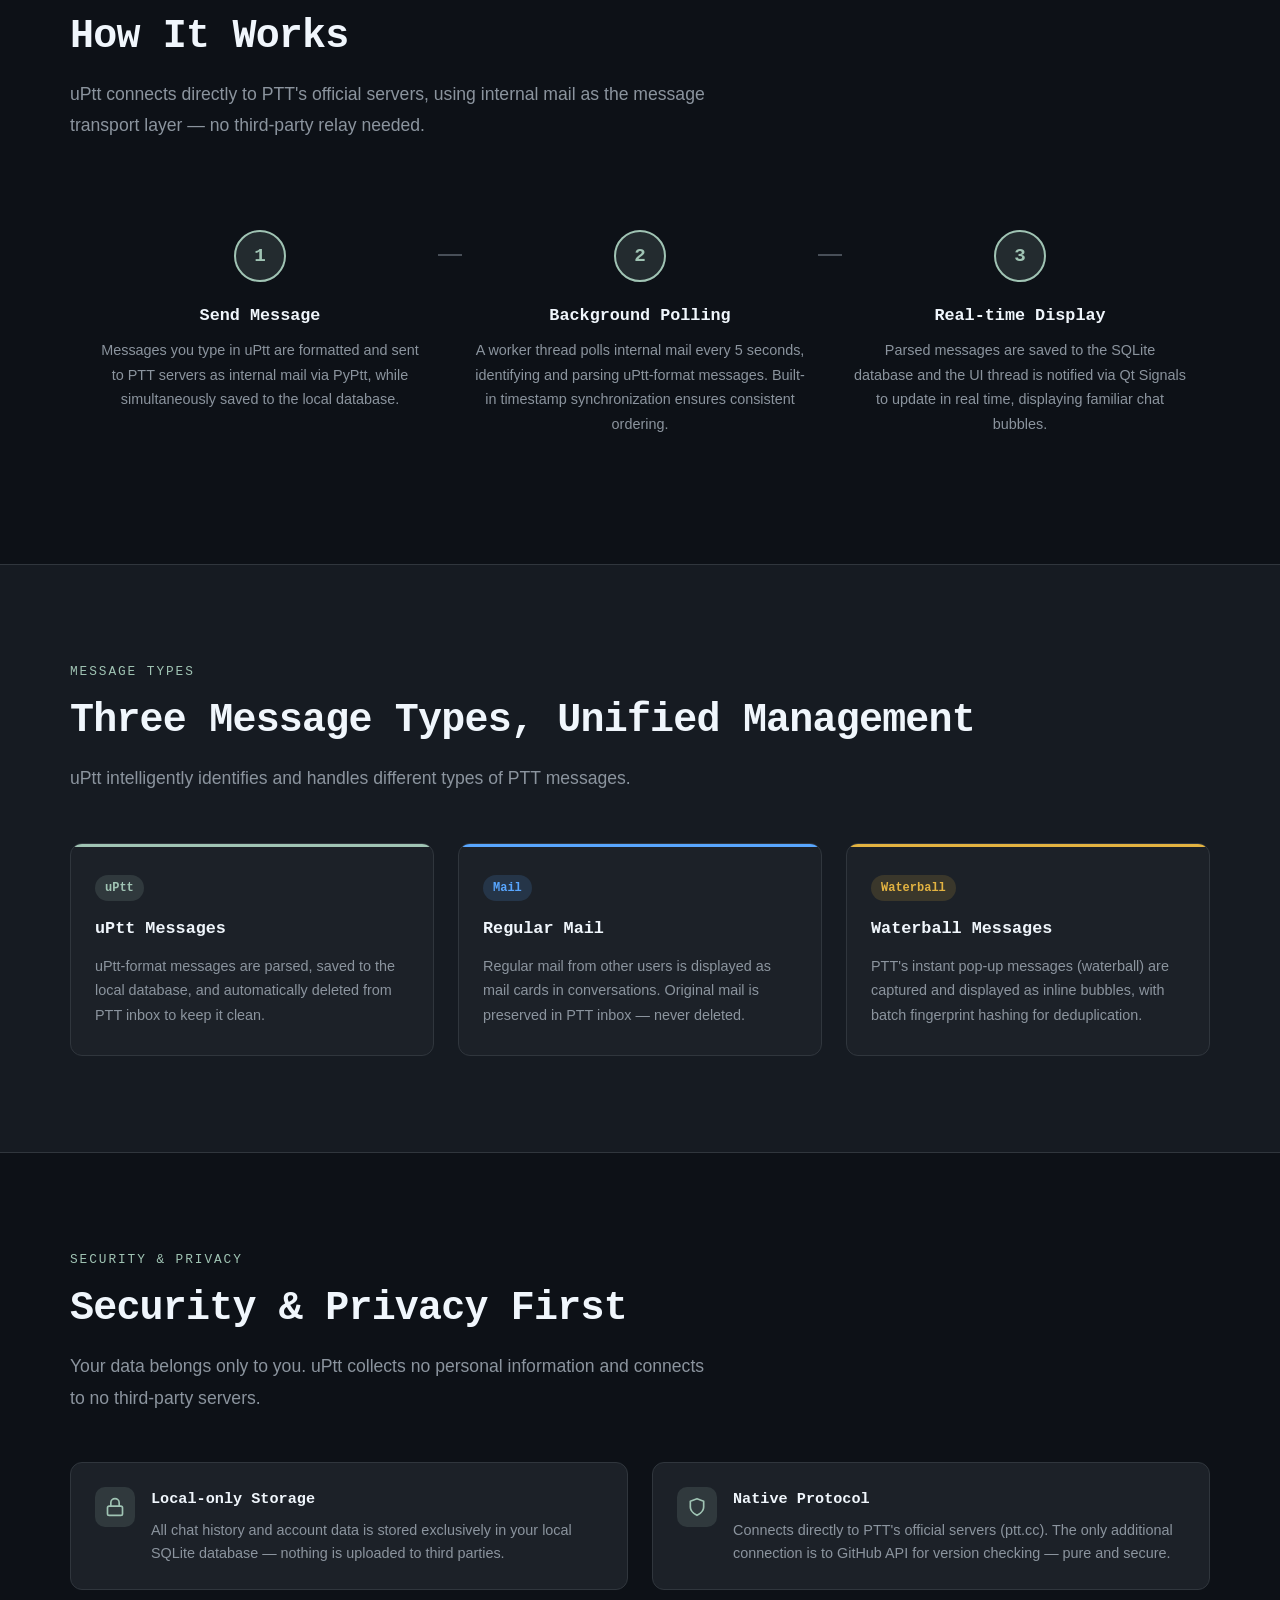
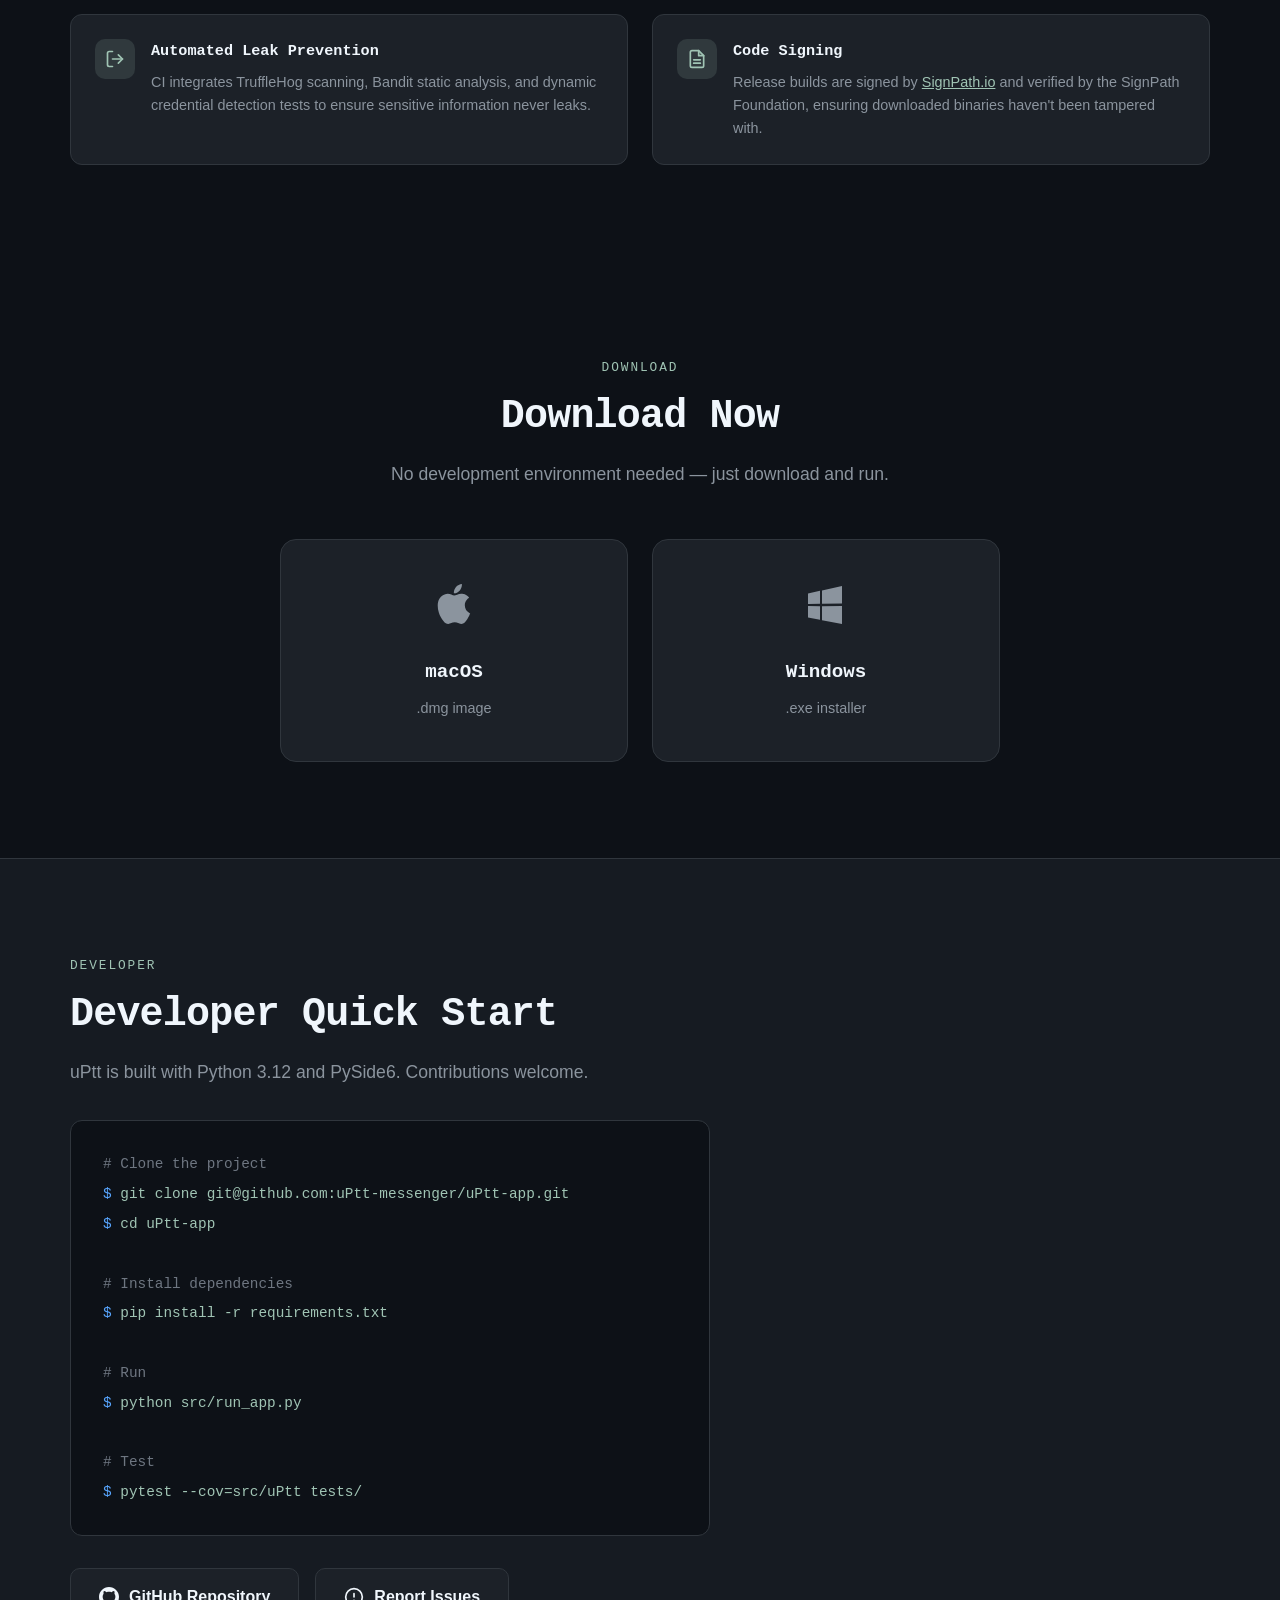
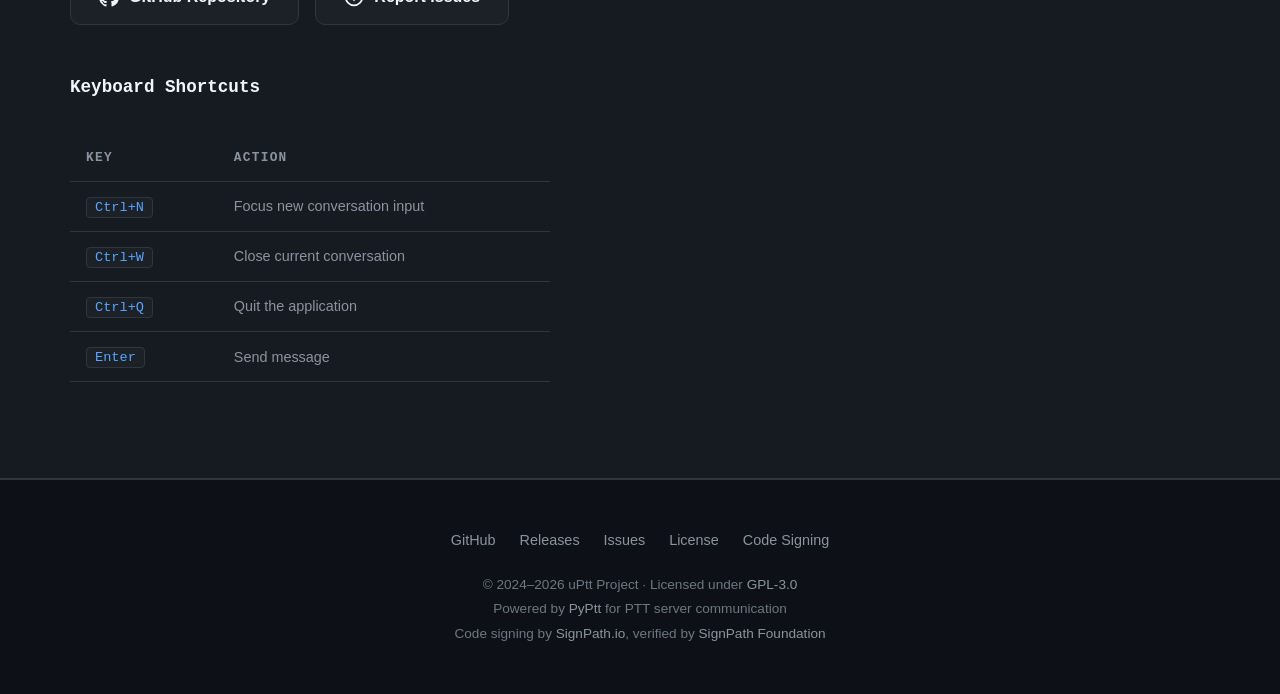
==== commit ed38c5a4: "refactor" ====
--- a/docs/en.html
+++ b/docs/en.html
@@ -64,8 +64,8 @@
             Bringing the warmth of PTT<br>back to life on <span class="highlight">modern desktops</span>
         </h1>
         <p class="hero-subtitle">
-            A modern instant messaging client built for PTT (Taiwan's largest BBS).<br>
-            Transforming PTT's internal mail into a seamless chat experience.
+            An instant messaging app built for PTT (Taiwan's largest BBS).<br>
+            Transforming PTT into a seamless chat experience.
         </p>
         <div class="hero-buttons">
             <a href="https://github.com/uPtt-messenger/uPtt-app/releases/latest" class="btn btn-primary" target="_blank" rel="noopener">
@@ -74,7 +74,7 @@
             </a>
             <a href="https://github.com/uPtt-messenger/uPtt-app" class="btn btn-secondary" target="_blank" rel="noopener">
                 <svg viewBox="0 0 24 24" fill="currentColor"><path d="M12 0C5.37 0 0 5.37 0 12c0 5.31 3.435 9.795 8.205 11.385.6.105.825-.255.825-.57 0-.285-.015-1.23-.015-2.235-3.015.555-3.795-.735-4.035-1.41-.135-.345-.72-1.41-1.23-1.695-.42-.225-1.02-.78-.015-.795.945-.015 1.62.87 1.845 1.23 1.08 1.815 2.805 1.305 3.495.99.105-.78.42-1.305.765-1.605-2.67-.3-5.46-1.335-5.46-5.925 0-1.305.465-2.385 1.23-3.225-.12-.3-.54-1.53.12-3.18 0 0 1.005-.315 3.3 1.23.96-.27 1.98-.405 3-.405s2.04.135 3 .405c2.295-1.56 3.3-1.23 3.3-1.23.66 1.65.24 2.88.12 3.18.765.84 1.23 1.905 1.23 3.225 0 4.605-2.805 5.625-5.475 5.925.435.375.81 1.095.81 2.22 0 1.605-.015 2.895-.015 3.3 0 .315.225.69.825.57A12.02 12.02 0 0 0 24 12c0-6.63-5.37-12-12-12z"/></svg>
-                GitHub
+                Source Code
             </a>
         </div>
         <div class="hero-preview fade-in">
@@ -94,22 +94,8 @@
                 <div class="feature-icon green">
                     <svg width="24" height="24" viewBox="0 0 24 24" fill="none" stroke="#A0C4B4" stroke-width="2" stroke-linecap="round" stroke-linejoin="round"><path d="M21 15a2 2 0 0 1-2 2H7l-4 4V5a2 2 0 0 1 2-2h14a2 2 0 0 1 2 2z"/></svg>
                 </div>
-                <h3>Mail-to-Chat</h3>
-                <p>Automatically transforms PTT internal mail into intuitive chat bubbles. Supports quote-reply to keep conversation context clear.</p>
-            </div>
-            <div class="feature-card fade-in">
-                <div class="feature-icon blue">
-                    <svg width="24" height="24" viewBox="0 0 24 24" fill="none" stroke="#58A6FF" stroke-width="2" stroke-linecap="round" stroke-linejoin="round"><circle cx="12" cy="12" r="10"/><polyline points="12 6 12 12 16 14"/></svg>
-                </div>
-                <h3>Smart Polling</h3>
-                <p>Precise background detection scans up to 200 historical messages on first login, then only incremental changes — real-time delivery with minimal system load.</p>
-            </div>
-            <div class="feature-card fade-in">
-                <div class="feature-icon gold">
-                    <svg width="24" height="24" viewBox="0 0 24 24" fill="none" stroke="#E3B341" stroke-width="2" stroke-linecap="round" stroke-linejoin="round"><path d="M17 21v-2a4 4 0 0 0-4-4H5a4 4 0 0 0-4 4v2"/><circle cx="9" cy="7" r="4"/><path d="M23 21v-2a4 4 0 0 0-3-3.87"/><path d="M16 3.13a4 4 0 0 1 0 7.75"/></svg>
-                </div>
-                <h3>Multi-Account</h3>
-                <p>Database-level isolation keeps each PTT account's chat history completely independent, secure, and reliable.</p>
+                <h3>Mail to Conversations</h3>
+                <p>Automatically transforms PTT internal mail into intuitive conversations — no more fragmented communication. Supports quote-reply to keep conversation context clear.</p>
             </div>
             <div class="feature-card fade-in">
                 <div class="feature-icon green">
@@ -117,13 +103,6 @@
                 </div>
                 <h3>Contact Management</h3>
                 <p>Pin important conversations, drag-and-drop reordering, block or hide contacts. Right-click menu provides multi-level operations.</p>
-            </div>
-            <div class="feature-card fade-in">
-                <div class="feature-icon blue">
-                    <svg width="24" height="24" viewBox="0 0 24 24" fill="none" stroke="#58A6FF" stroke-width="2" stroke-linecap="round" stroke-linejoin="round"><path d="M18 8A6 6 0 0 0 6 8c0 7-3 9-3 9h18s-3-2-3-9"/><path d="M13.73 21a2 2 0 0 1-3.46 0"/></svg>
-                </div>
-                <h3>Background Notifications</h3>
-                <p>The app continues running in the system tray after closing the window. Desktop notifications pop up instantly when new messages arrive.</p>
             </div>
             <div class="feature-card fade-in">
                 <div class="feature-icon gold">
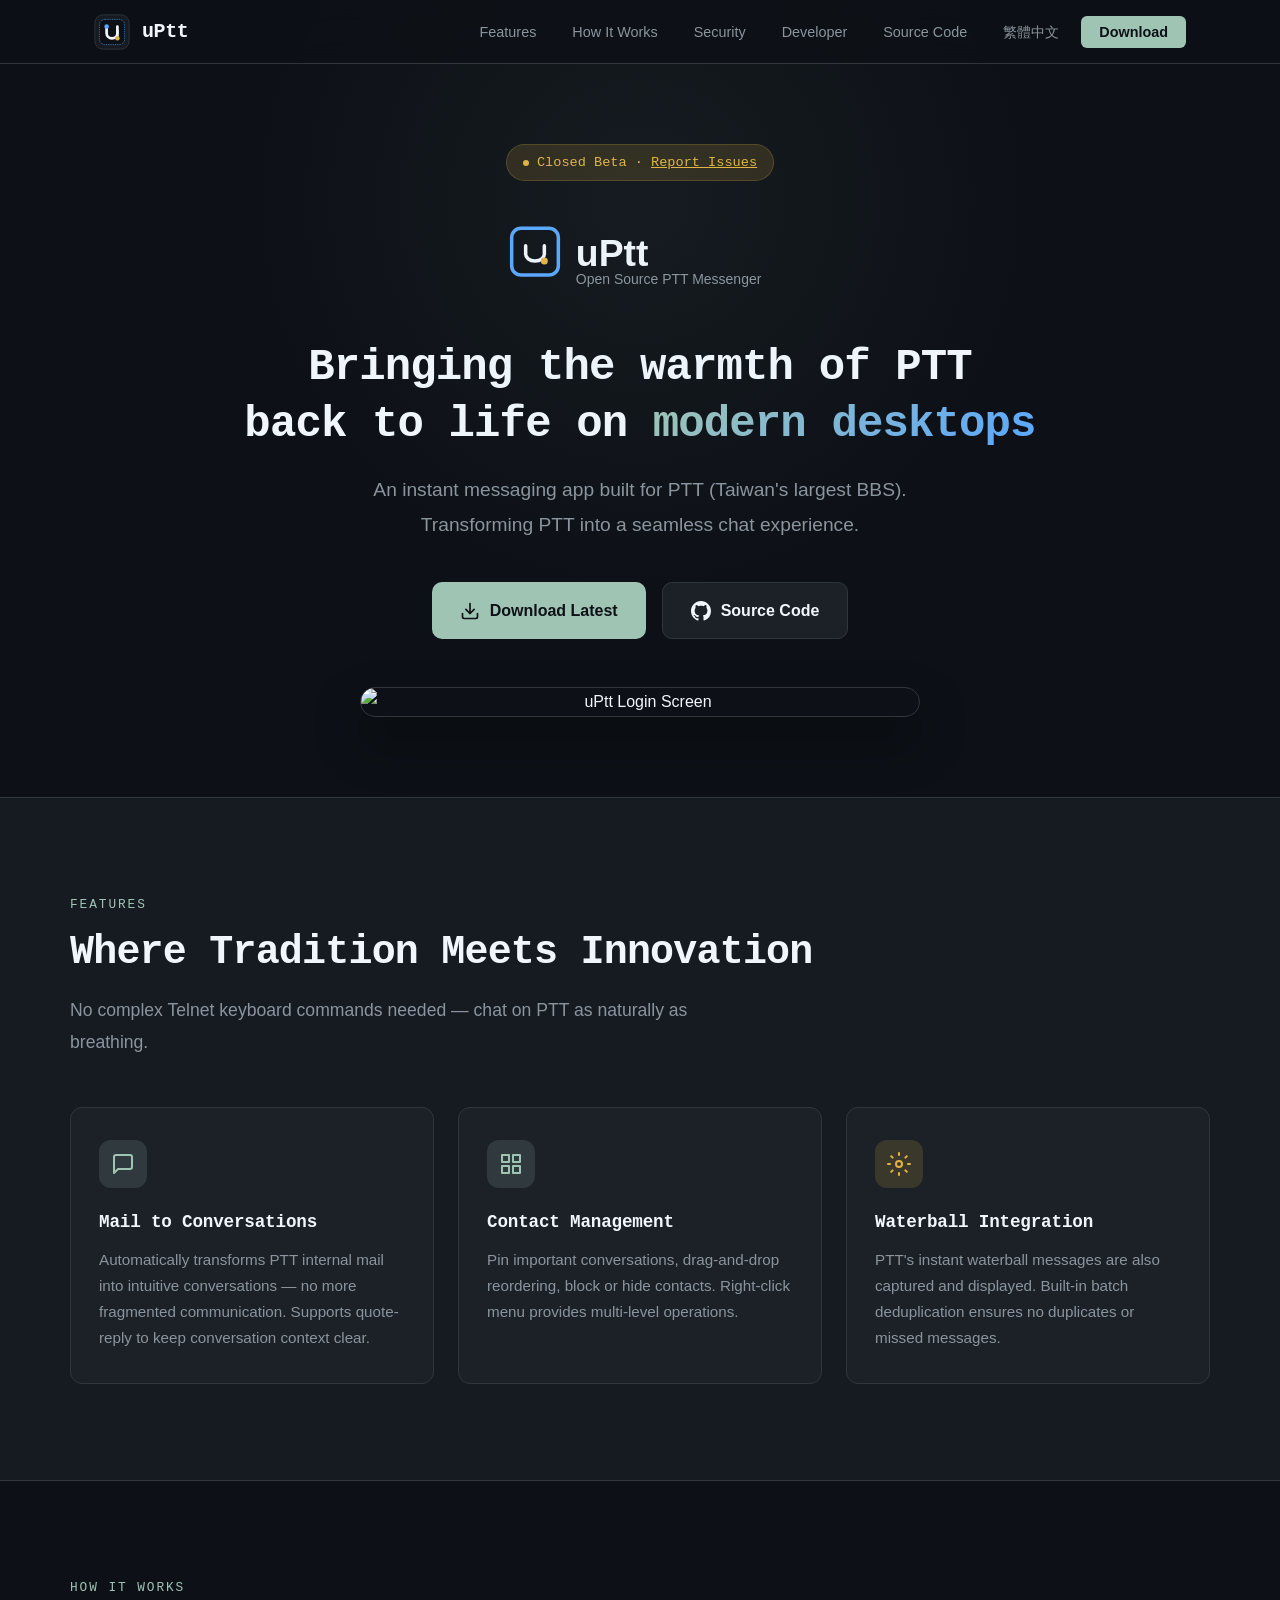
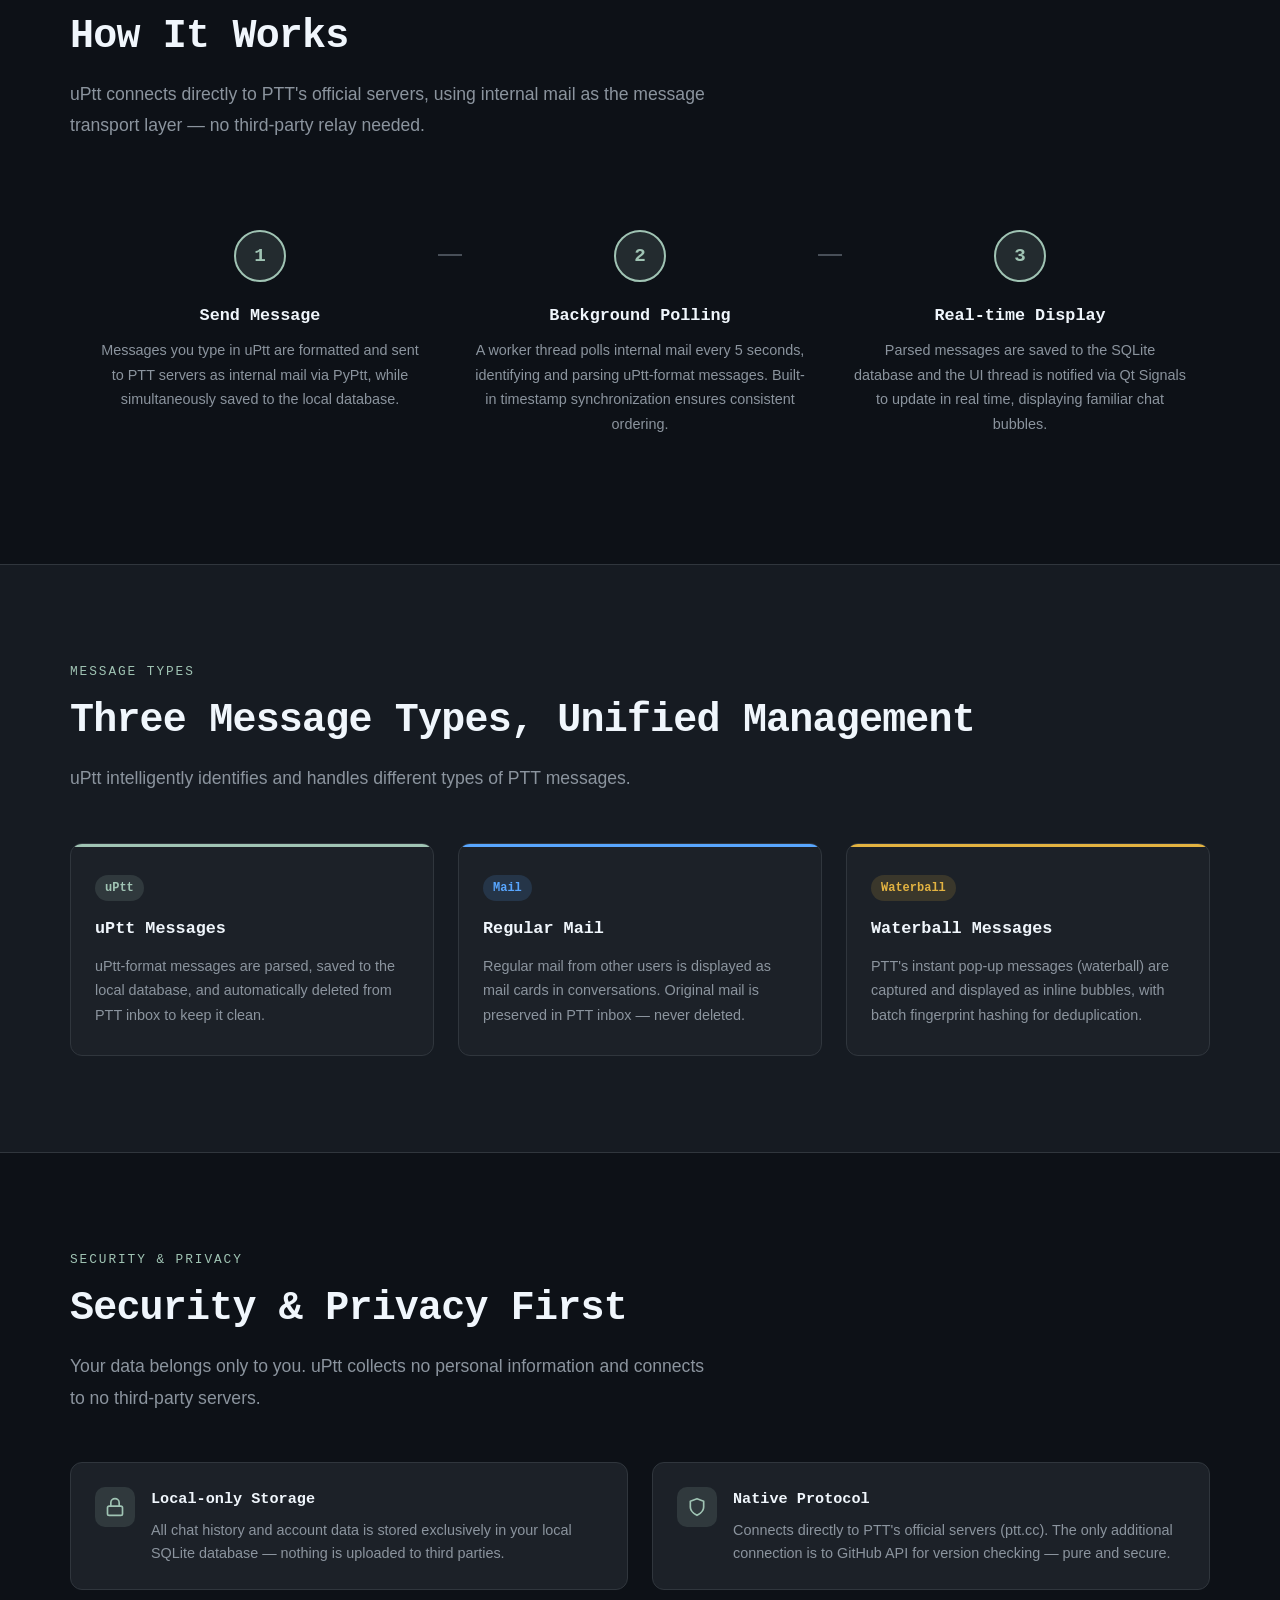
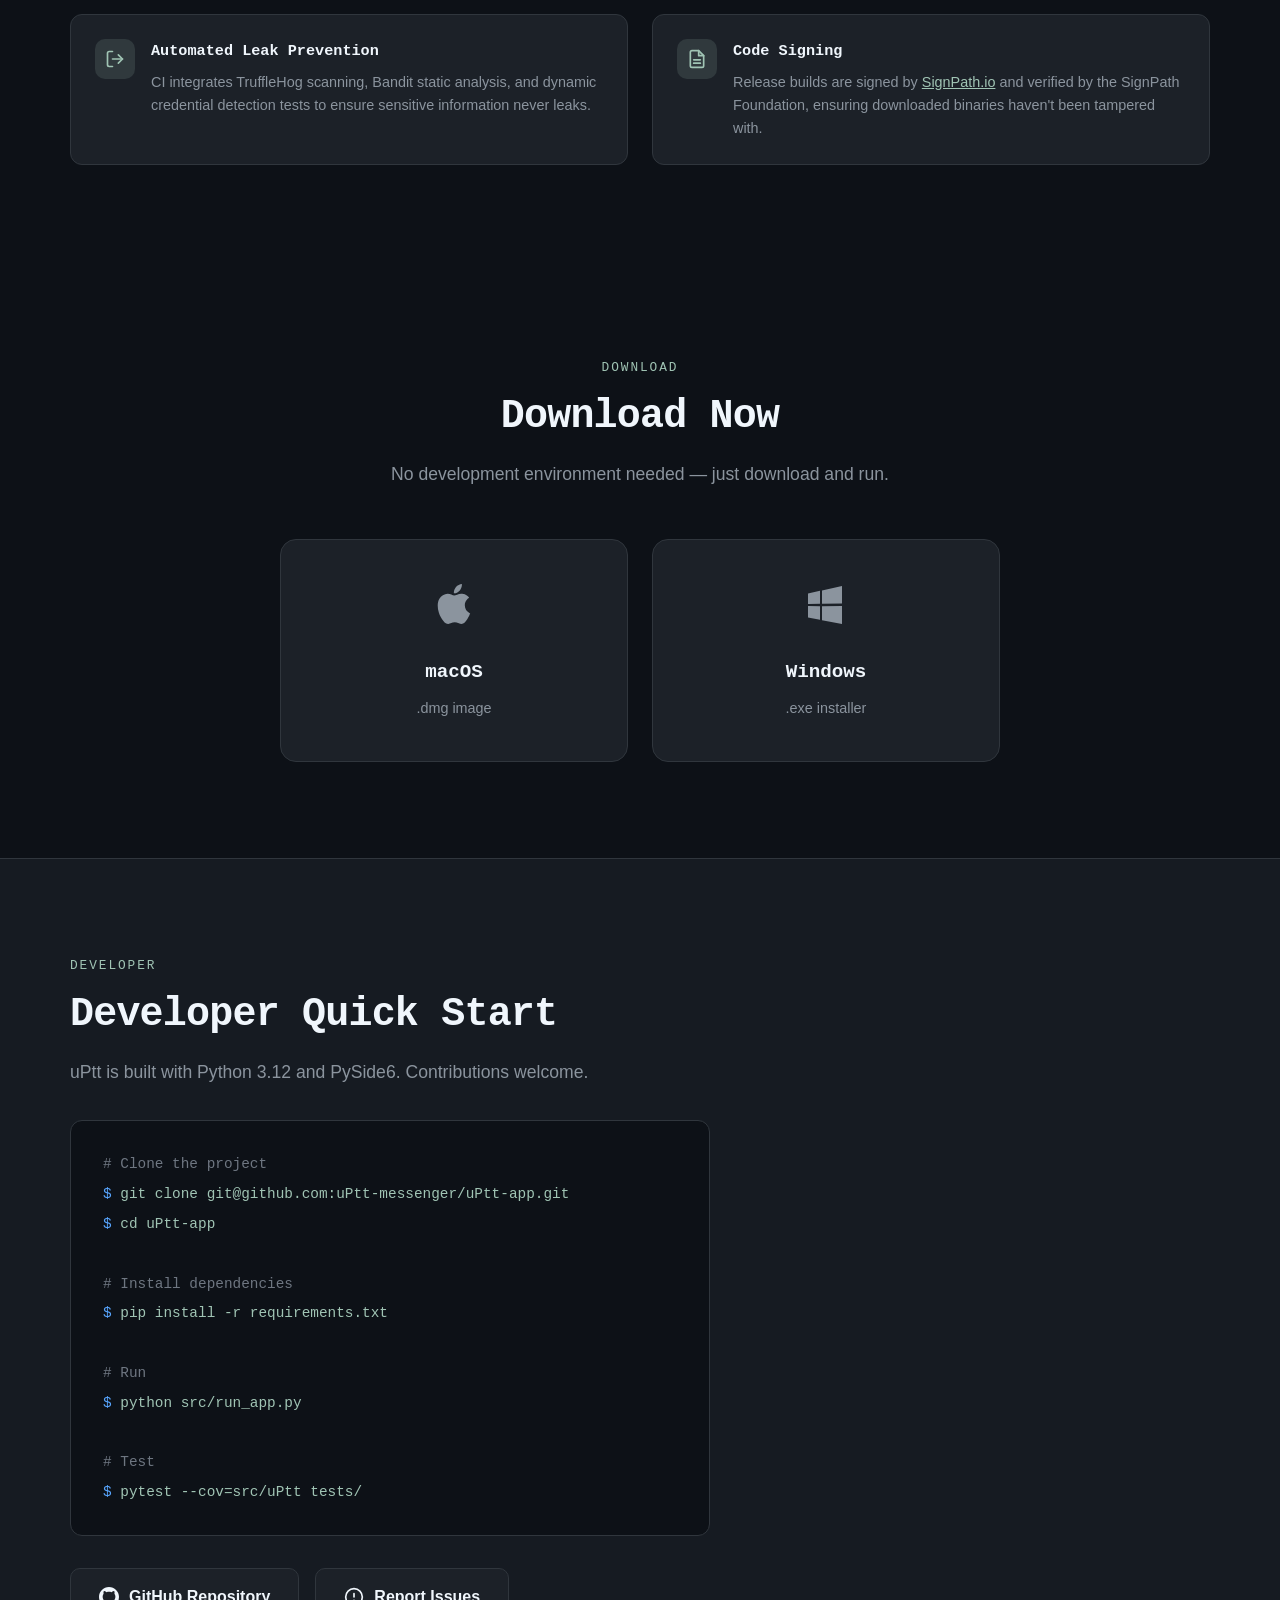
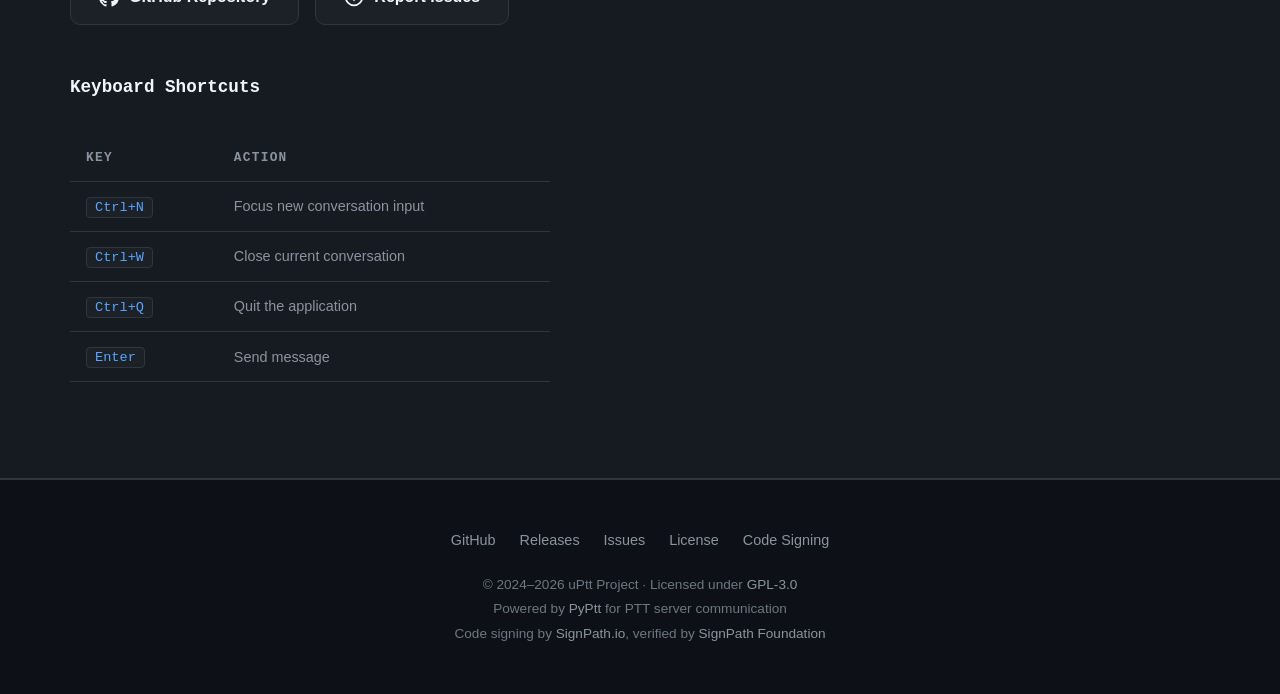
==== commit 01bb82bd: "feat: support online status, send msg status." ====
--- a/docs/en.html
+++ b/docs/en.html
@@ -37,7 +37,7 @@
             <li><a href="#how-it-works">How It Works</a></li>
             <li><a href="#security">Security</a></li>
             <li><a href="#developer">Developer</a></li>
-            <li><a href="https://github.com/uPtt-messenger/uPtt-app" target="_blank" rel="noopener">GitHub</a></li>
+            <li><a href="https://github.com/uPtt-messenger/uPtt-app" target="_blank" rel="noopener">Source Code</a></li>
             <li><a href="index.html">繁體中文</a></li>
             <li><a href="#download" class="btn-nav">Download</a></li>
         </ul>
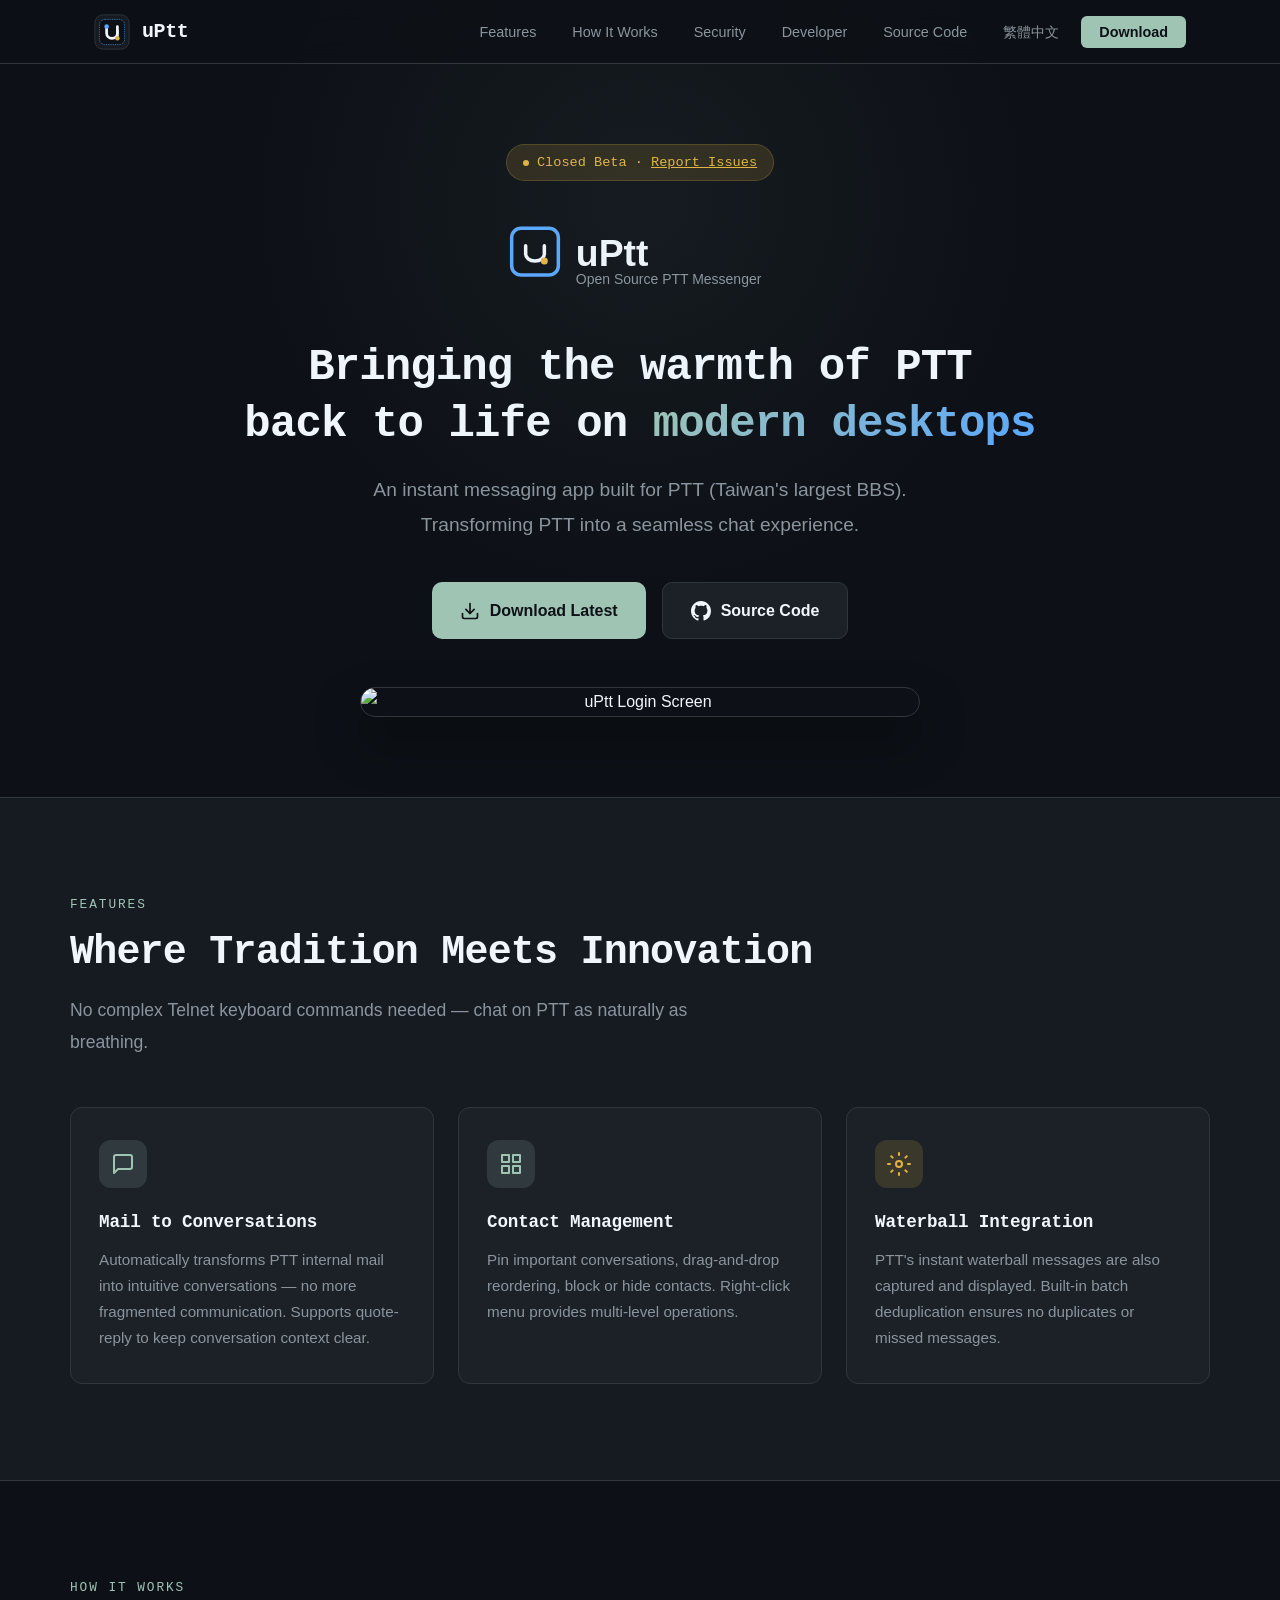
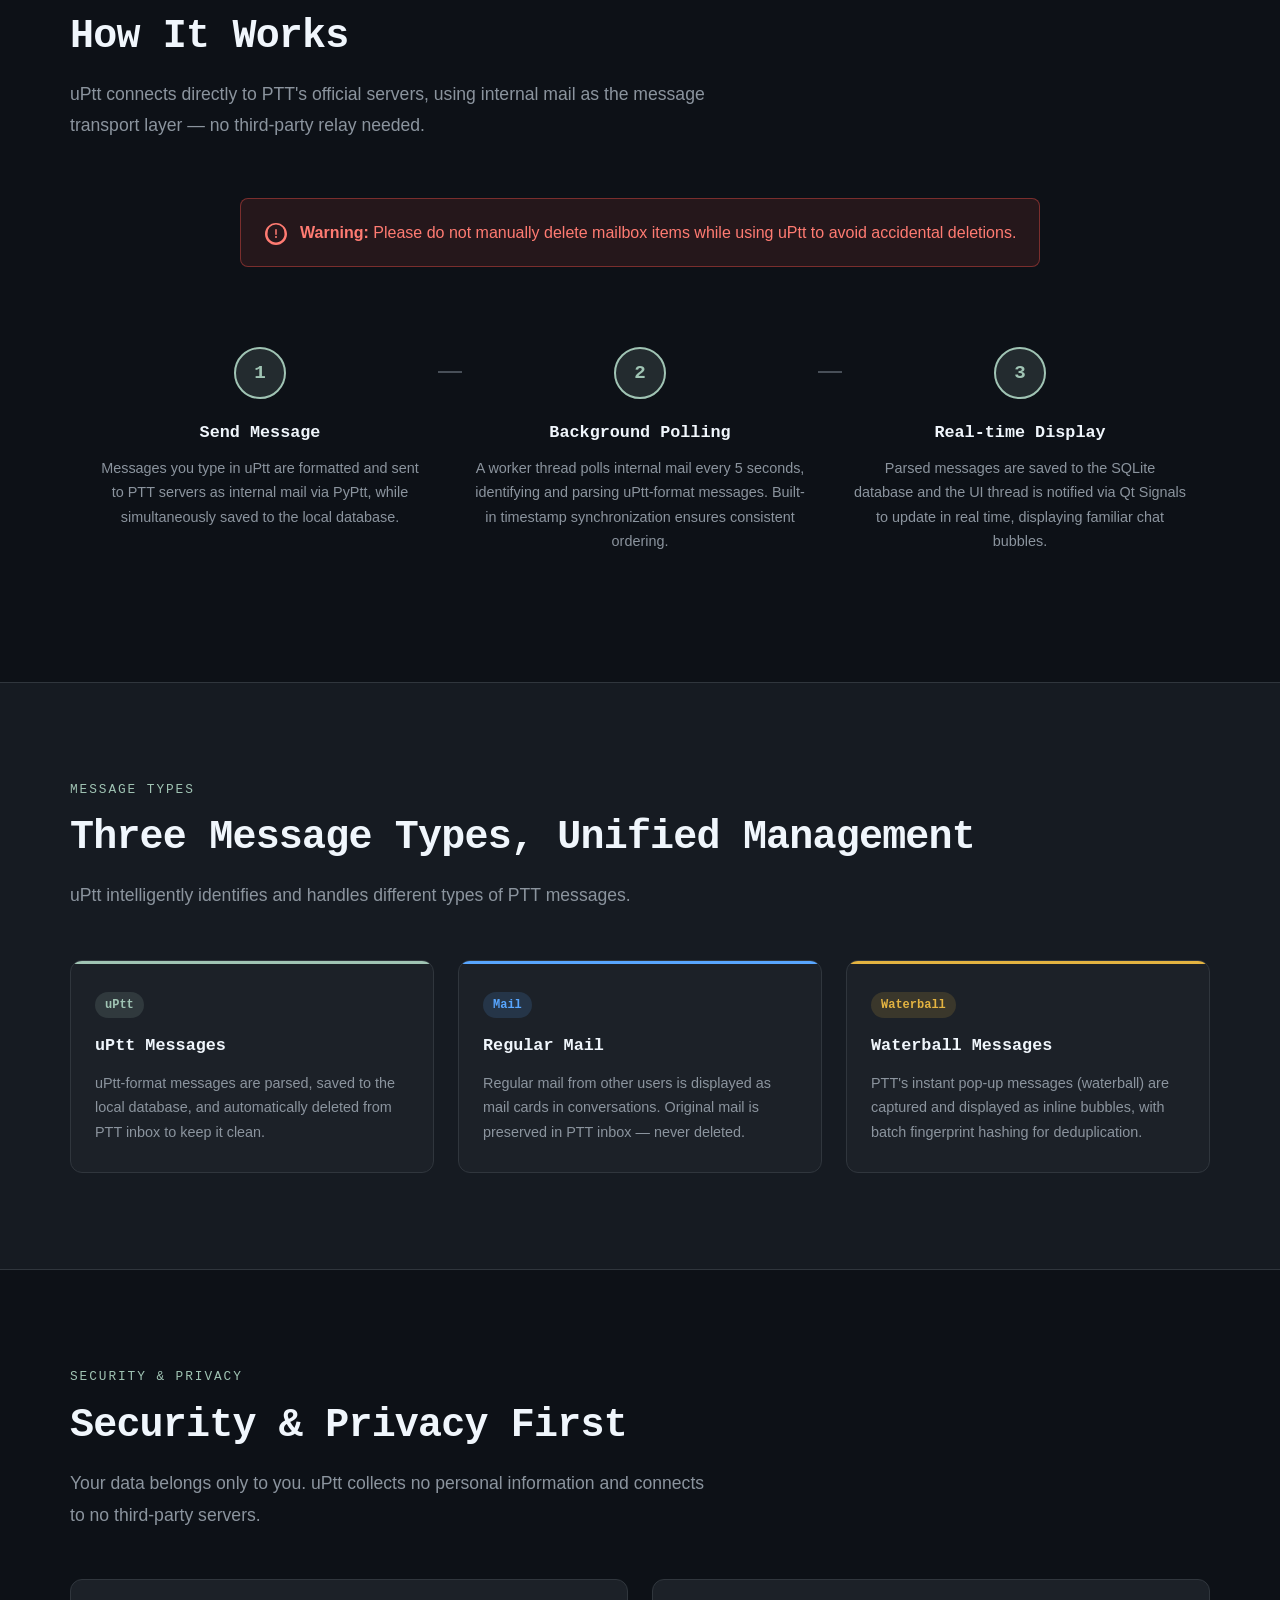
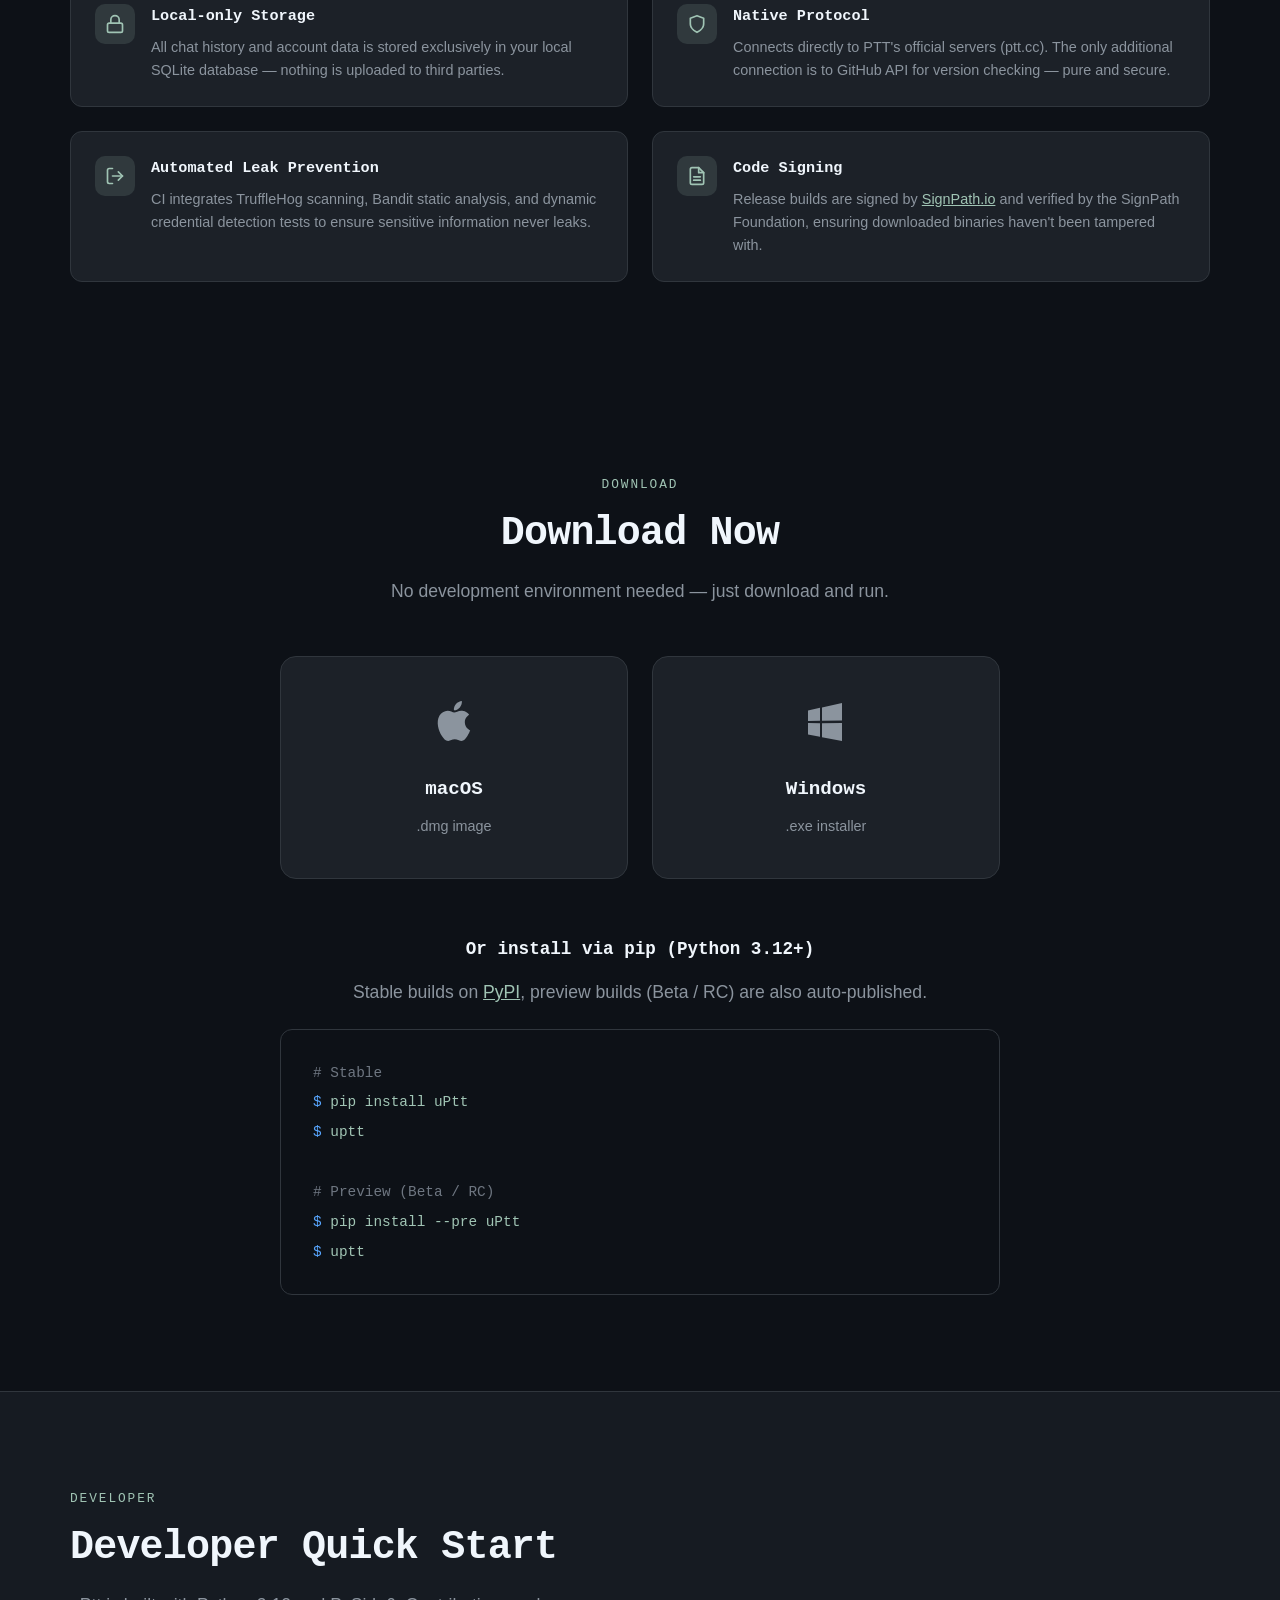
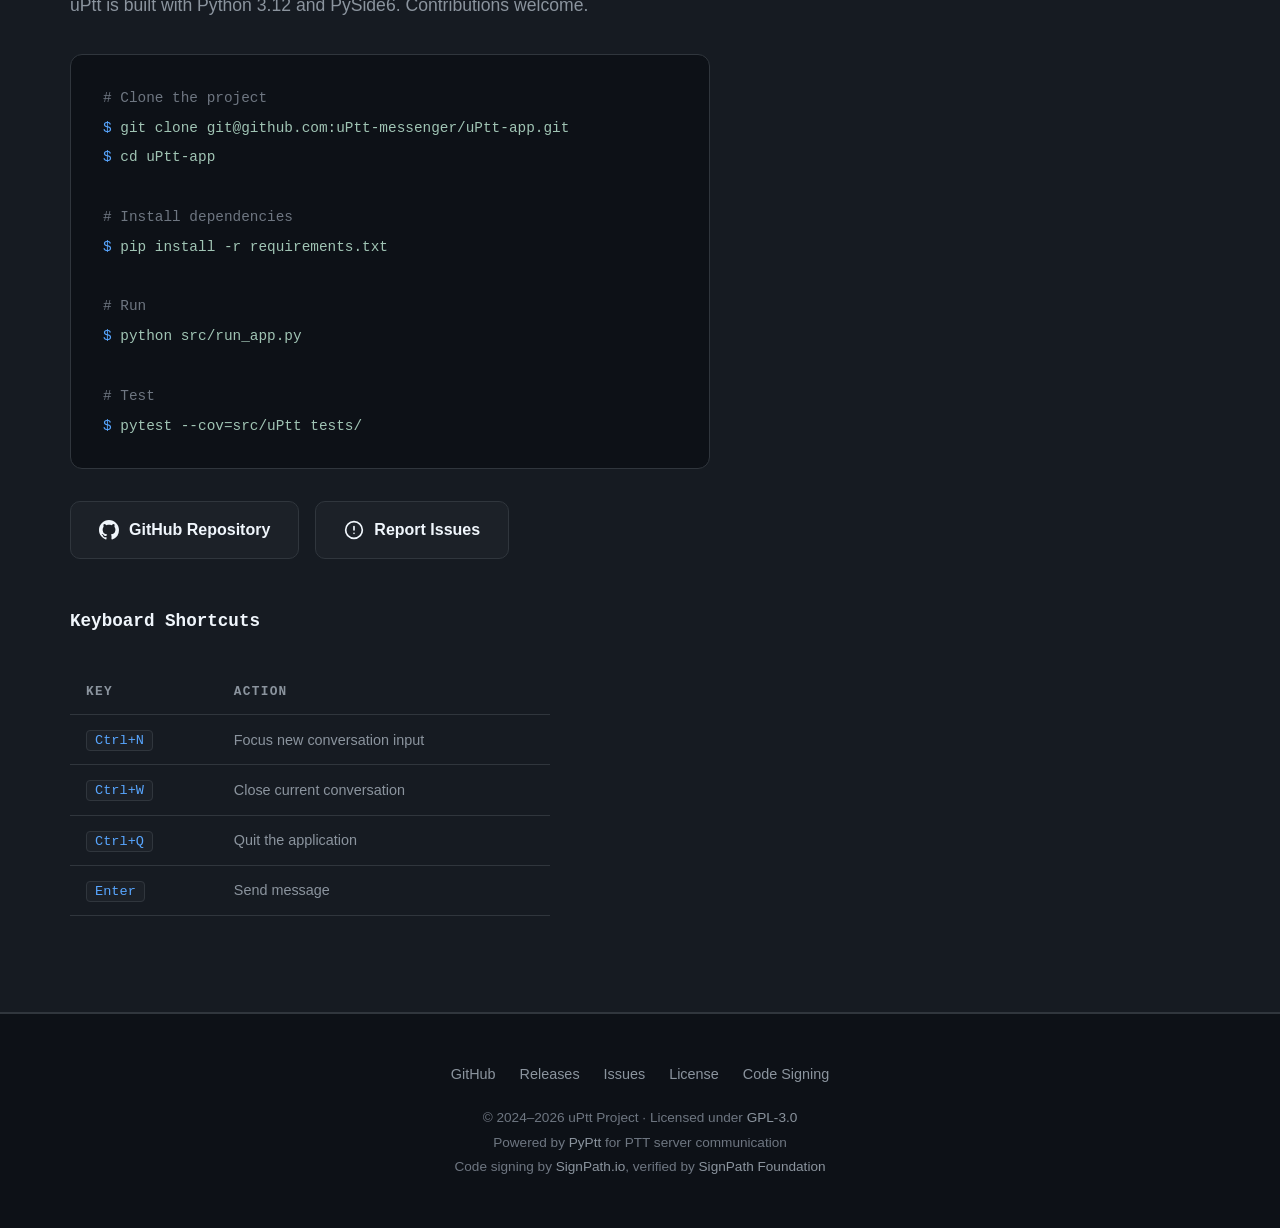
==== commit ed817126: "chore: add warning." ====
--- a/docs/en.html
+++ b/docs/en.html
@@ -121,6 +121,12 @@
         <div class="section-label">How It Works</div>
         <h2 class="section-title">How It Works</h2>
         <p class="section-desc">uPtt connects directly to PTT's official servers, using internal mail as the message transport layer — no third-party relay needed.</p>
+        
+        <div class="alert alert-danger fade-in" style="max-width: 800px; margin: 0 auto 40px; padding: 20px; background: rgba(248, 81, 73, 0.1); border: 1px solid rgba(248, 81, 73, 0.4); border-radius: 8px; color: #ff7b72; text-align: center;">
+            <svg viewBox="0 0 24 24" width="24" height="24" fill="currentColor" style="vertical-align: middle; margin-right: 8px;"><path d="M12 7a.75.75 0 0 1 .75.75v4.5a.75.75 0 0 1-1.5 0v-4.5A.75.75 0 0 1 12 7Zm0 9a1 1 0 1 1 0-2 1 1 0 0 1 0 2Z"></path><path d="M1 12C1 5.925 5.925 1 12 1s11 4.925 11 11-4.925 11-11 11S1 18.075 1 12Zm11-9.5A8.5 8.5 0 0 0 3.5 12c0 4.694 3.806 8.5 8.5 8.5s8.5-3.806 8.5-8.5A8.5 8.5 0 0 0 12 2.5Z"></path></svg>
+            <strong>Warning:</strong> Please do not manually delete mailbox items while using uPtt to avoid accidental deletions.
+        </div>
+
         <div class="flow-diagram">
             <div class="flow-step fade-in">
                 <div class="flow-number">1</div>
@@ -231,6 +237,23 @@
                 <h3>Windows</h3>
                 <p>.exe installer</p>
             </a>
+        </div>
+
+        <h3 style="font-family: var(--font-mono); margin-top: 56px; margin-bottom: 12px; font-size: 1.1rem;">Or install via pip (Python 3.12+)</h3>
+        <p class="section-desc" style="margin: 0 auto 20px;">
+            Stable builds on <a href="https://pypi.org/project/uPtt/" target="_blank" rel="noopener" style="color: var(--accent);">PyPI</a>,
+            preview builds (Beta / RC) are also auto-published.
+        </p>
+        <div class="code-block fade-in" style="max-width: 720px; margin: 0 auto; text-align: left;">
+            <code>
+                <span class="comment"># Stable</span><br>
+                <span class="prompt">$ </span><span class="cmd">pip install uPtt</span><br>
+                <span class="prompt">$ </span><span class="cmd">uptt</span><br>
+                <br>
+                <span class="comment"># Preview (Beta / RC)</span><br>
+                <span class="prompt">$ </span><span class="cmd">pip install --pre uPtt</span><br>
+                <span class="prompt">$ </span><span class="cmd">uptt</span>
+            </code>
         </div>
     </div>
 </section>
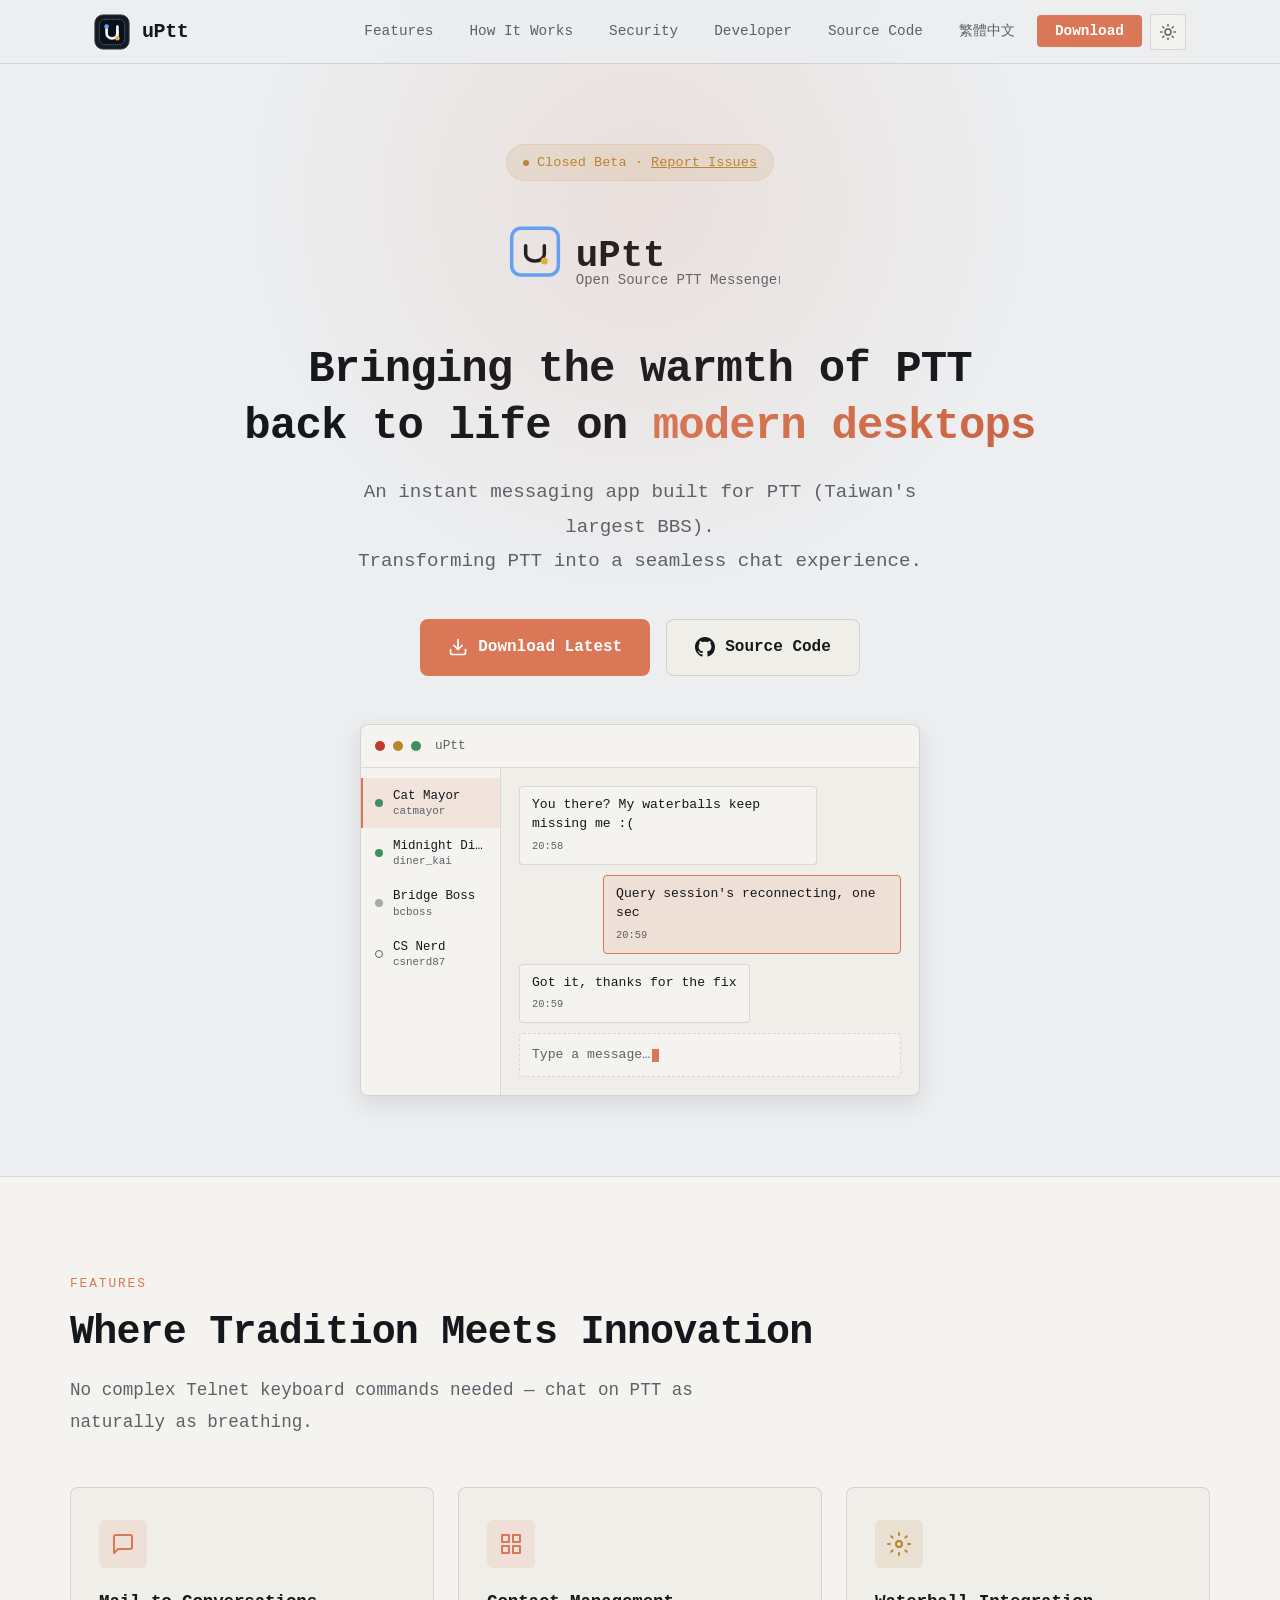
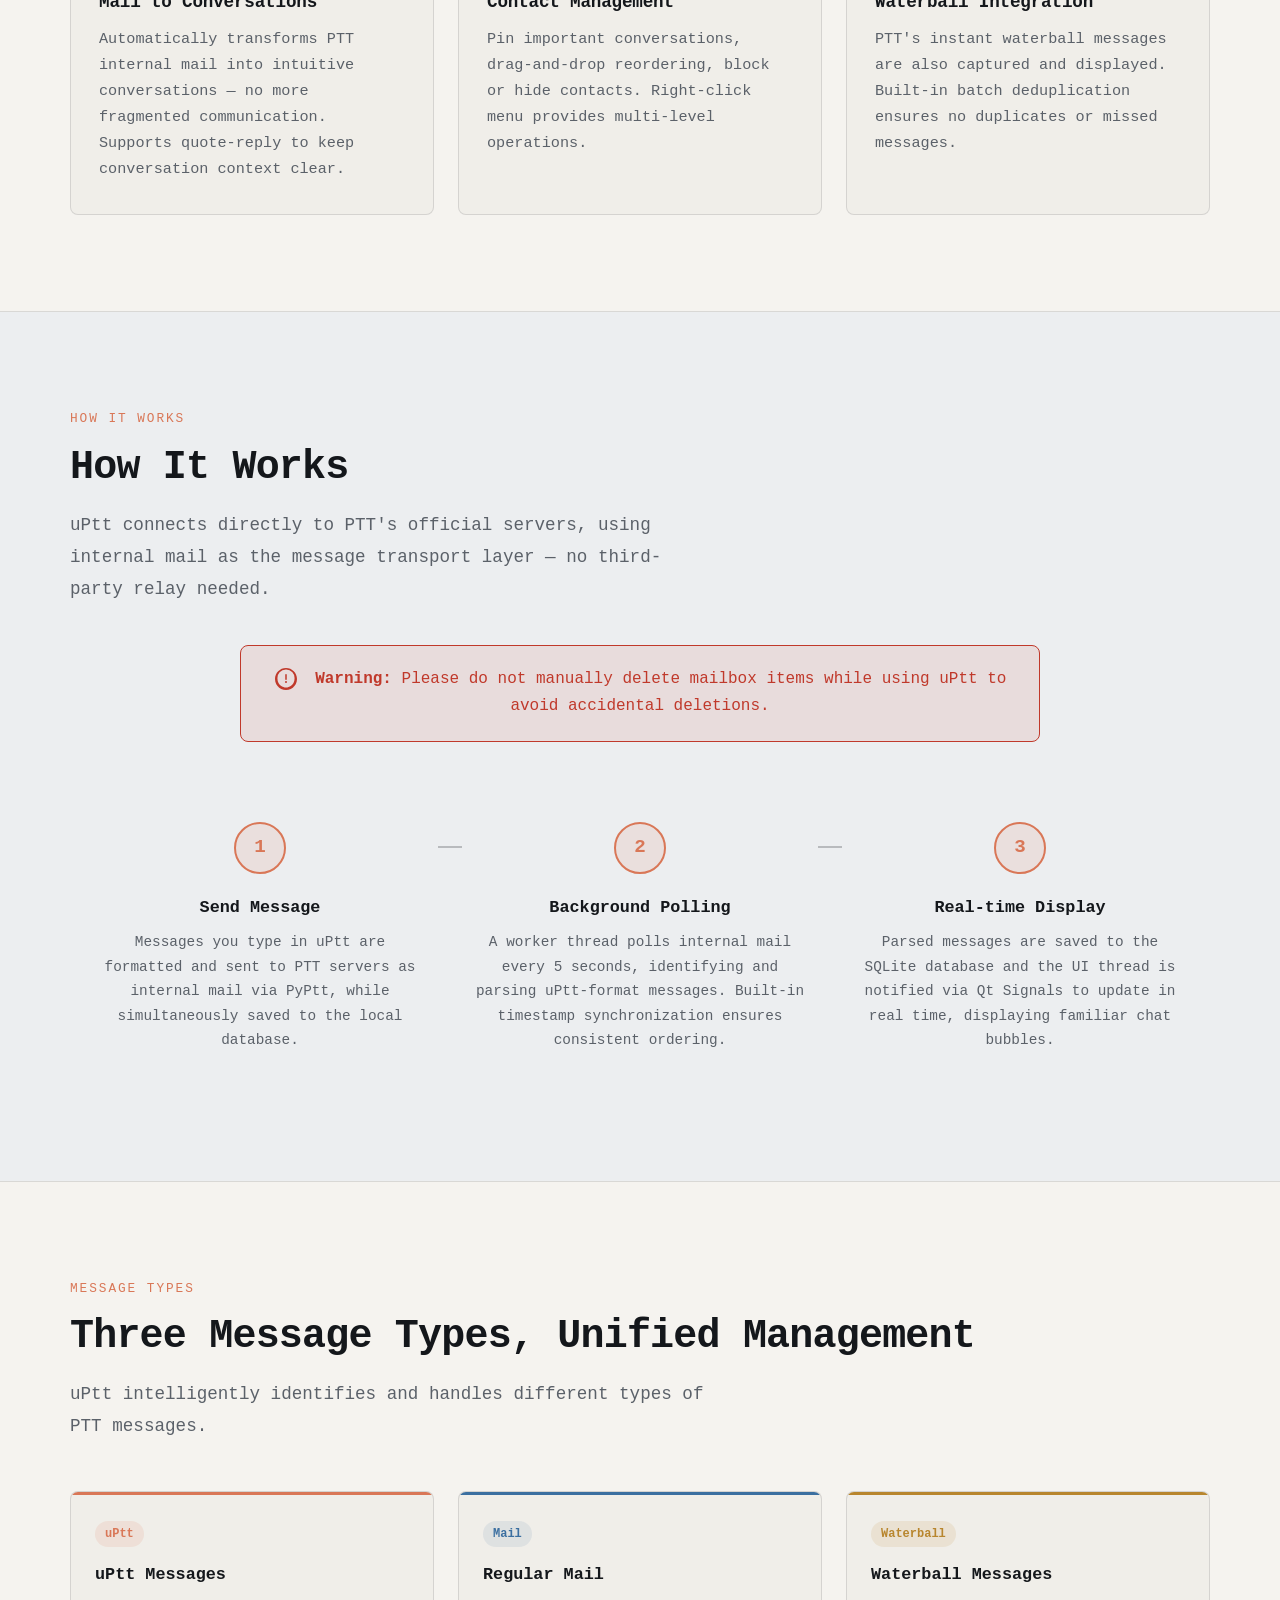
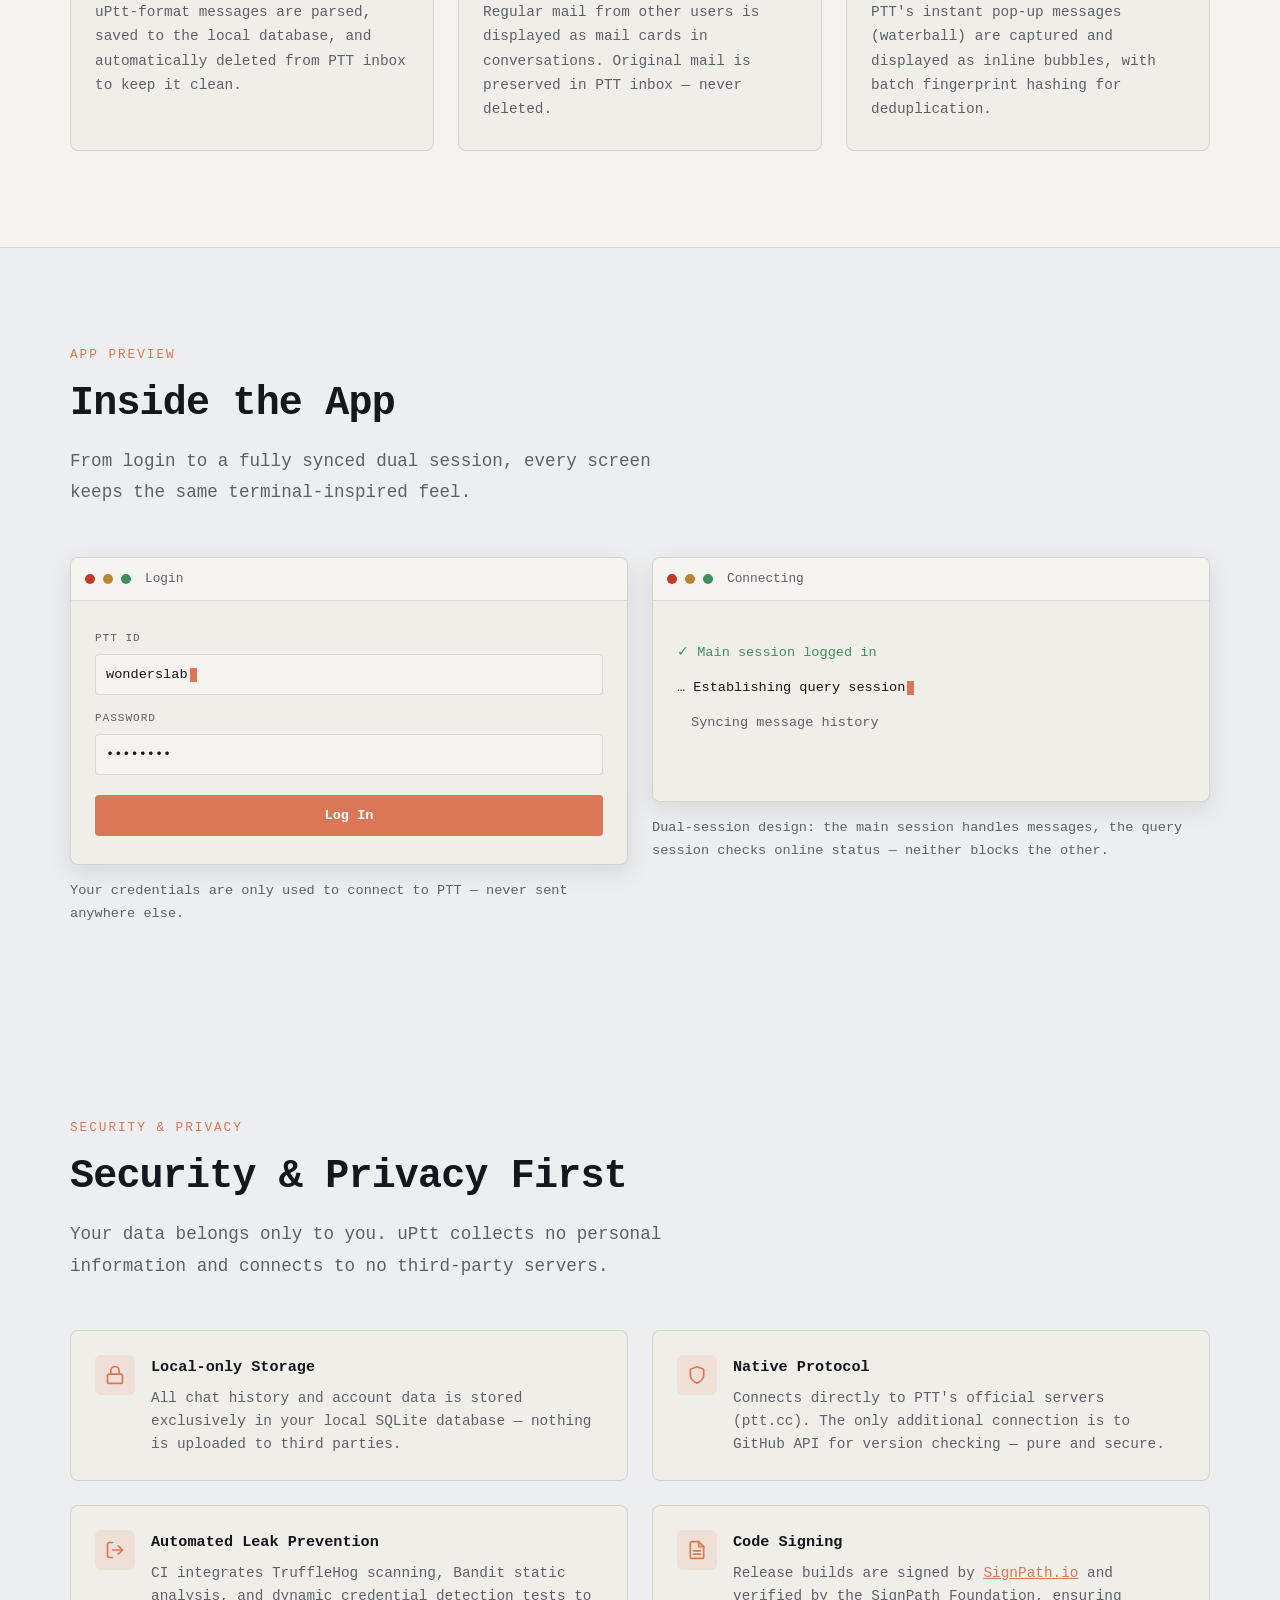
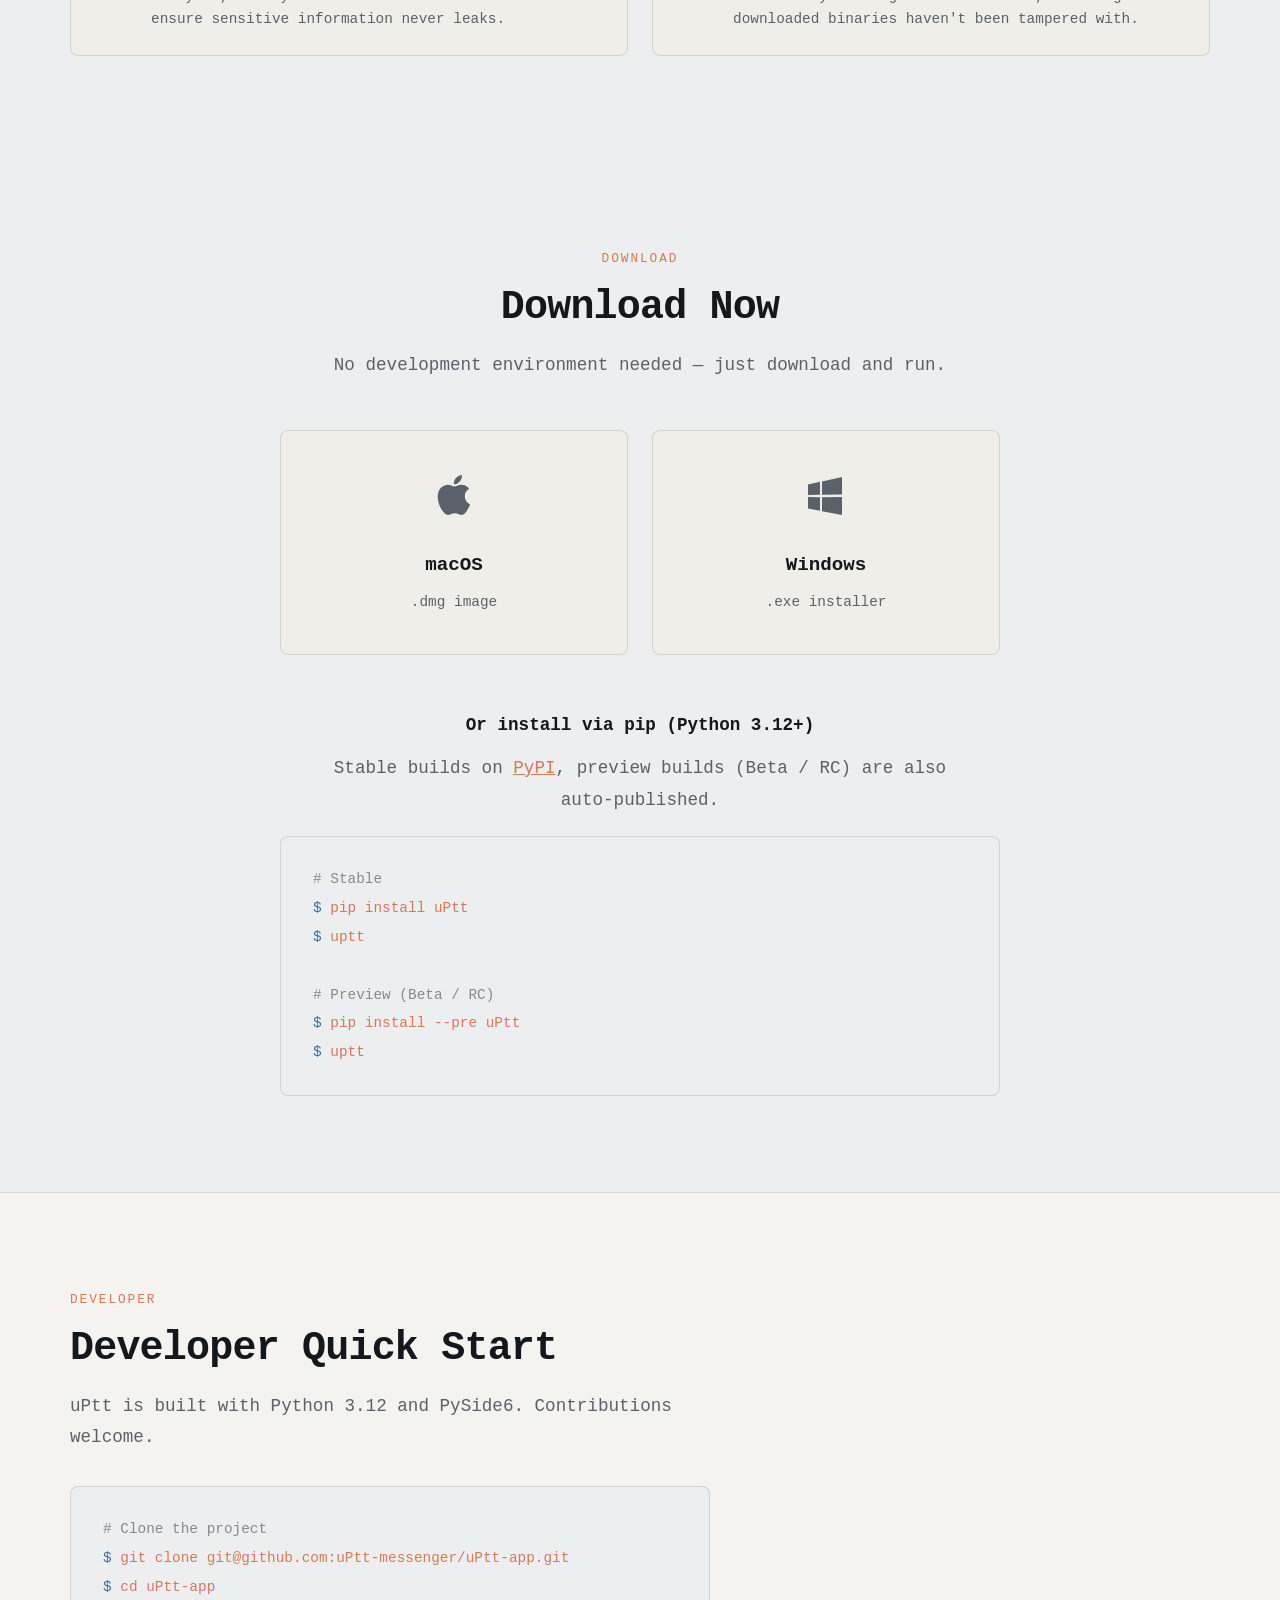
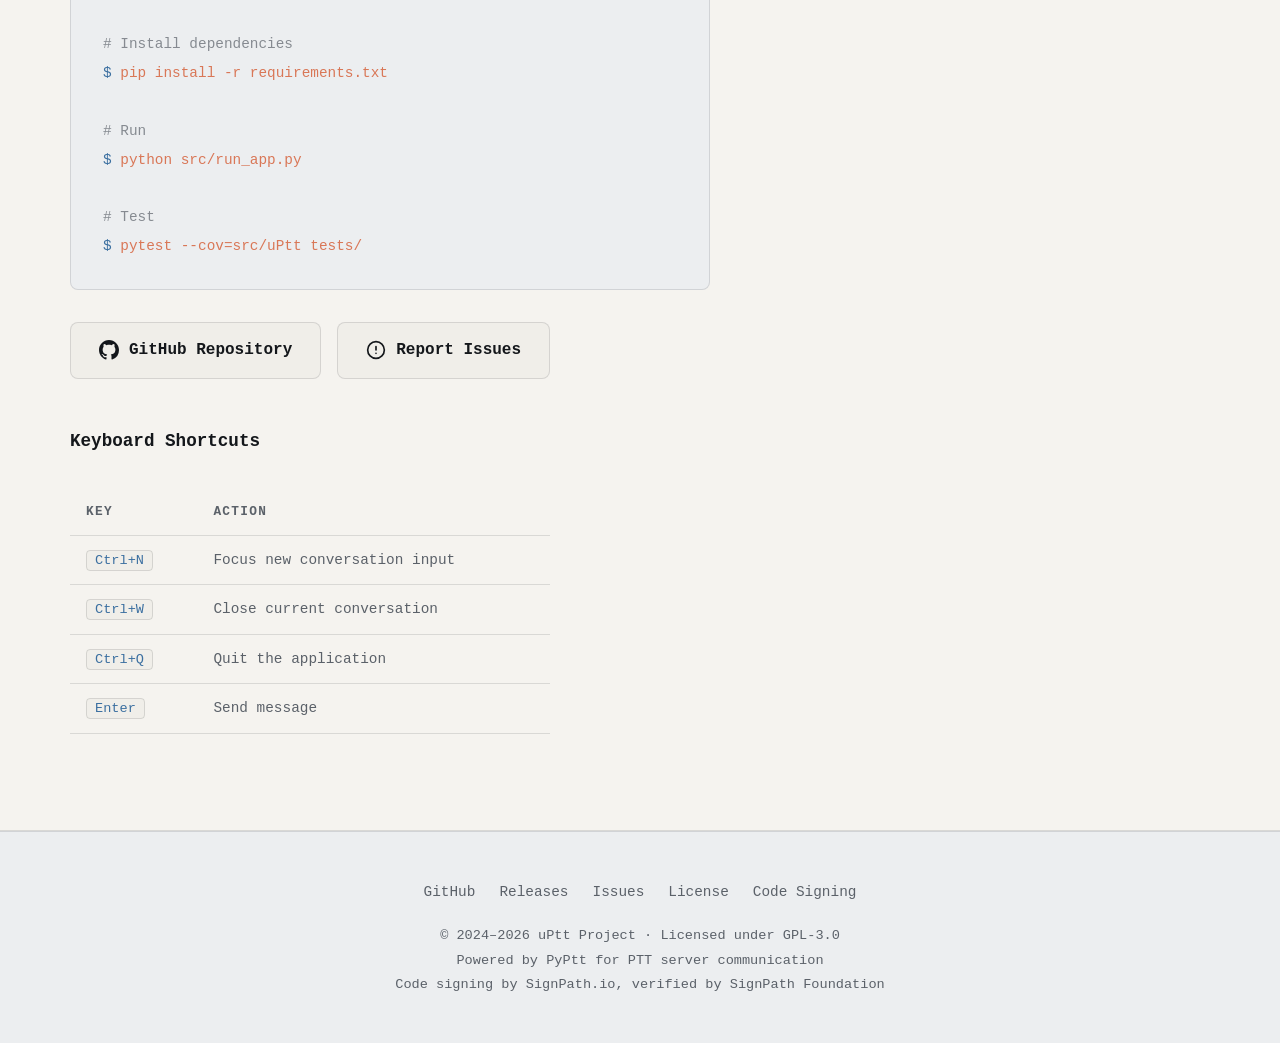
==== commit 35172cb3: "feat: redesign marketing site with light/dark themes and app mockups Rebuild the landing page in the" ====
--- a/docs/en.html
+++ b/docs/en.html
@@ -3,6 +3,18 @@
 <head>
     <meta charset="UTF-8">
     <meta name="viewport" content="width=device-width, initial-scale=1.0">
+    <script>
+        // Set the theme before first paint to avoid a flash of the wrong theme.
+        (function () {
+            try {
+                var stored = localStorage.getItem('uptt-theme');
+                var theme = (stored === 'light' || stored === 'dark')
+                    ? stored
+                    : (window.matchMedia && window.matchMedia('(prefers-color-scheme: dark)').matches ? 'dark' : 'light');
+                document.documentElement.setAttribute('data-theme', theme);
+            } catch (e) {}
+        })();
+    </script>
     <title>uPtt — Open Source PTT Messenger</title>
     <meta name="description" content="uPtt is a modern instant messaging desktop app built for PTT (Taiwan's largest BBS), transforming internal mail into a seamless chat experience.">
     <meta name="keywords" content="uPtt, PTT, BBS, instant messaging, mail, open source, messenger, Taiwan">
@@ -29,35 +41,41 @@
             </svg>
             <span>uPtt</span>
         </a>
-        <button class="nav-hamburger" aria-label="Toggle menu" onclick="document.querySelector('.nav-links').classList.toggle('open')">
-            <svg viewBox="0 0 24 24" fill="none" stroke="currentColor" stroke-width="2" stroke-linecap="round"><line x1="3" y1="6" x2="21" y2="6"/><line x1="3" y1="12" x2="21" y2="12"/><line x1="3" y1="18" x2="21" y2="18"/></svg>
-        </button>
-        <ul class="nav-links">
-            <li><a href="#features">Features</a></li>
-            <li><a href="#how-it-works">How It Works</a></li>
-            <li><a href="#security">Security</a></li>
-            <li><a href="#developer">Developer</a></li>
-            <li><a href="https://github.com/uPtt-messenger/uPtt-app" target="_blank" rel="noopener">Source Code</a></li>
-            <li><a href="index.html">繁體中文</a></li>
-            <li><a href="#download" class="btn-nav">Download</a></li>
-        </ul>
+        <div class="nav-right">
+            <ul class="nav-links">
+                <li><a href="#features">Features</a></li>
+                <li><a href="#how-it-works">How It Works</a></li>
+                <li><a href="#security">Security</a></li>
+                <li><a href="#developer">Developer</a></li>
+                <li><a href="https://github.com/uPtt-messenger/uPtt-app" target="_blank" rel="noopener">Source Code</a></li>
+                <li><a href="index.html">繁體中文</a></li>
+                <li><a href="#download" class="btn-nav">Download</a></li>
+            </ul>
+            <button class="theme-toggle" id="theme-toggle" type="button" aria-label="Switch to dark theme" aria-pressed="false">
+                <svg class="theme-icon theme-icon-sun" viewBox="0 0 24 24" fill="none" stroke="currentColor" stroke-width="2" stroke-linecap="round" stroke-linejoin="round" aria-hidden="true"><circle cx="12" cy="12" r="4"/><path d="M12 2v2M12 20v2M4.93 4.93l1.41 1.41M17.66 17.66l1.41 1.41M2 12h2M20 12h2M4.93 19.07l1.41-1.41M17.66 6.34l1.41-1.41"/></svg>
+                <svg class="theme-icon theme-icon-moon" viewBox="0 0 24 24" fill="none" stroke="currentColor" stroke-width="2" stroke-linecap="round" stroke-linejoin="round" aria-hidden="true"><path d="M21 12.79A9 9 0 1 1 11.21 3 7 7 0 0 0 21 12.79z"/></svg>
+            </button>
+            <button class="nav-hamburger" aria-label="Toggle menu" onclick="document.querySelector('.nav-links').classList.toggle('open')">
+                <svg viewBox="0 0 24 24" fill="none" stroke="currentColor" stroke-width="2" stroke-linecap="round"><line x1="3" y1="6" x2="21" y2="6"/><line x1="3" y1="12" x2="21" y2="12"/><line x1="3" y1="18" x2="21" y2="18"/></svg>
+            </button>
+        </div>
     </div>
 </nav>
 
 <!-- Hero -->
 <section class="hero">
     <div class="container">
-        <div class="hero-badge" style="background: var(--accent-gold-dim); border-color: rgba(227, 179, 65, 0.2); color: var(--accent-gold);">
-            <span class="dot" style="background: var(--accent-gold);"></span>
-            Closed Beta &middot; <a href="https://github.com/uPtt-messenger/uPtt-app/issues" target="_blank" rel="noopener" style="color: var(--accent-gold); text-decoration: underline;">Report Issues</a>
+        <div class="hero-badge">
+            <span class="dot"></span>
+            Closed Beta &middot; <a href="https://github.com/uPtt-messenger/uPtt-app/issues" target="_blank" rel="noopener">Report Issues</a>
         </div>
         <div class="hero-logo">
             <svg width="240" height="80" viewBox="0 0 240 80" fill="none" xmlns="http://www.w3.org/2000/svg">
                 <rect x="10" y="20" width="40" height="40" rx="8" stroke="#58A6FF" stroke-width="3"/>
                 <path d="M22 35V42C22 45 25 48 30 48C35 48 38 45 38 42V35" stroke="#F0F6FC" stroke-width="3" stroke-linecap="round"/>
                 <circle cx="38" cy="48" r="3" fill="#E3B341"/>
-                <text x="65" y="52" fill="#F0F6FC" font-family="sans-serif" font-weight="bold" font-size="32">uPtt</text>
-                <text x="65" y="68" fill="#8B949E" font-family="sans-serif" font-size="12">Open Source PTT Messenger</text>
+                <text x="65" y="52" fill="#F0F6FC" font-family="ui-monospace, monospace" font-weight="bold" font-size="32">uPtt</text>
+                <text x="65" y="68" fill="#8B949E" font-family="ui-monospace, monospace" font-size="12">Open Source PTT Messenger</text>
             </svg>
         </div>
         <h1 class="hero-tagline">
@@ -78,7 +96,63 @@
             </a>
         </div>
         <div class="hero-preview fade-in">
-            <img src="https://i.meee.com.tw/0RXU0Vt.png" alt="uPtt Login Screen" loading="lazy">
+            <div class="app-window" aria-hidden="true">
+                <div class="app-window-bar">
+                    <span class="win-dot win-dot-red"></span>
+                    <span class="win-dot win-dot-yellow"></span>
+                    <span class="win-dot win-dot-green"></span>
+                    <span class="app-window-title">uPtt</span>
+                </div>
+                <div class="app-window-body">
+                    <aside class="mock-contacts">
+                        <div class="mock-contact active">
+                            <span class="mock-online" data-status="online"></span>
+                            <div class="mock-contact-info">
+                                <span class="mock-contact-name">Cat Mayor</span>
+                                <span class="mock-contact-id">catmayor</span>
+                            </div>
+                        </div>
+                        <div class="mock-contact">
+                            <span class="mock-online" data-status="online"></span>
+                            <div class="mock-contact-info">
+                                <span class="mock-contact-name">Midnight Diner</span>
+                                <span class="mock-contact-id">diner_kai</span>
+                            </div>
+                        </div>
+                        <div class="mock-contact">
+                            <span class="mock-online" data-status="offline"></span>
+                            <div class="mock-contact-info">
+                                <span class="mock-contact-name">Bridge Boss</span>
+                                <span class="mock-contact-id">bcboss</span>
+                            </div>
+                        </div>
+                        <div class="mock-contact">
+                            <span class="mock-online" data-status="unknown"></span>
+                            <div class="mock-contact-info">
+                                <span class="mock-contact-name">CS Nerd</span>
+                                <span class="mock-contact-id">csnerd87</span>
+                            </div>
+                        </div>
+                    </aside>
+                    <section class="mock-chat">
+                        <div class="mock-bubble mock-bubble-in">
+                            <p>You there? My waterballs keep missing me :(</p>
+                            <span class="mock-time">20:58</span>
+                        </div>
+                        <div class="mock-bubble mock-bubble-out">
+                            <p>Query session's reconnecting, one sec</p>
+                            <span class="mock-time">20:59</span>
+                        </div>
+                        <div class="mock-bubble mock-bubble-in">
+                            <p>Got it, thanks for the fix</p>
+                            <span class="mock-time">20:59</span>
+                        </div>
+                        <div class="mock-input">
+                            <span>Type a message…</span><span class="mock-caret"></span>
+                        </div>
+                    </section>
+                </div>
+            </div>
         </div>
     </div>
 </section>
@@ -92,21 +166,21 @@
         <div class="features-grid">
             <div class="feature-card fade-in">
                 <div class="feature-icon green">
-                    <svg width="24" height="24" viewBox="0 0 24 24" fill="none" stroke="#A0C4B4" stroke-width="2" stroke-linecap="round" stroke-linejoin="round"><path d="M21 15a2 2 0 0 1-2 2H7l-4 4V5a2 2 0 0 1 2-2h14a2 2 0 0 1 2 2z"/></svg>
+                    <svg width="24" height="24" viewBox="0 0 24 24" fill="none" stroke="currentColor" stroke-width="2" stroke-linecap="round" stroke-linejoin="round"><path d="M21 15a2 2 0 0 1-2 2H7l-4 4V5a2 2 0 0 1 2-2h14a2 2 0 0 1 2 2z"/></svg>
                 </div>
                 <h3>Mail to Conversations</h3>
                 <p>Automatically transforms PTT internal mail into intuitive conversations — no more fragmented communication. Supports quote-reply to keep conversation context clear.</p>
             </div>
             <div class="feature-card fade-in">
                 <div class="feature-icon green">
-                    <svg width="24" height="24" viewBox="0 0 24 24" fill="none" stroke="#A0C4B4" stroke-width="2" stroke-linecap="round" stroke-linejoin="round"><rect x="3" y="3" width="7" height="7"/><rect x="14" y="3" width="7" height="7"/><rect x="14" y="14" width="7" height="7"/><rect x="3" y="14" width="7" height="7"/></svg>
+                    <svg width="24" height="24" viewBox="0 0 24 24" fill="none" stroke="currentColor" stroke-width="2" stroke-linecap="round" stroke-linejoin="round"><rect x="3" y="3" width="7" height="7"/><rect x="14" y="3" width="7" height="7"/><rect x="14" y="14" width="7" height="7"/><rect x="3" y="14" width="7" height="7"/></svg>
                 </div>
                 <h3>Contact Management</h3>
                 <p>Pin important conversations, drag-and-drop reordering, block or hide contacts. Right-click menu provides multi-level operations.</p>
             </div>
             <div class="feature-card fade-in">
                 <div class="feature-icon gold">
-                    <svg width="24" height="24" viewBox="0 0 24 24" fill="none" stroke="#E3B341" stroke-width="2" stroke-linecap="round" stroke-linejoin="round"><circle cx="12" cy="12" r="3"/><path d="M12 1v2M12 21v2M4.22 4.22l1.42 1.42M18.36 18.36l1.42 1.42M1 12h2M21 12h2M4.22 19.78l1.42-1.42M18.36 5.64l1.42-1.42"/></svg>
+                    <svg width="24" height="24" viewBox="0 0 24 24" fill="none" stroke="currentColor" stroke-width="2" stroke-linecap="round" stroke-linejoin="round"><circle cx="12" cy="12" r="3"/><path d="M12 1v2M12 21v2M4.22 4.22l1.42 1.42M18.36 18.36l1.42 1.42M1 12h2M21 12h2M4.22 19.78l1.42-1.42M18.36 5.64l1.42-1.42"/></svg>
                 </div>
                 <h3>Waterball Integration</h3>
                 <p>PTT's instant waterball messages are also captured and displayed. Built-in batch deduplication ensures no duplicates or missed messages.</p>
@@ -122,8 +196,8 @@
         <h2 class="section-title">How It Works</h2>
         <p class="section-desc">uPtt connects directly to PTT's official servers, using internal mail as the message transport layer — no third-party relay needed.</p>
         
-        <div class="alert alert-danger fade-in" style="max-width: 800px; margin: 0 auto 40px; padding: 20px; background: rgba(248, 81, 73, 0.1); border: 1px solid rgba(248, 81, 73, 0.4); border-radius: 8px; color: #ff7b72; text-align: center;">
-            <svg viewBox="0 0 24 24" width="24" height="24" fill="currentColor" style="vertical-align: middle; margin-right: 8px;"><path d="M12 7a.75.75 0 0 1 .75.75v4.5a.75.75 0 0 1-1.5 0v-4.5A.75.75 0 0 1 12 7Zm0 9a1 1 0 1 1 0-2 1 1 0 0 1 0 2Z"></path><path d="M1 12C1 5.925 5.925 1 12 1s11 4.925 11 11-4.925 11-11 11S1 18.075 1 12Zm11-9.5A8.5 8.5 0 0 0 3.5 12c0 4.694 3.806 8.5 8.5 8.5s8.5-3.806 8.5-8.5A8.5 8.5 0 0 0 12 2.5Z"></path></svg>
+        <div class="alert alert-danger fade-in">
+            <svg viewBox="0 0 24 24" width="24" height="24" fill="currentColor"><path d="M12 7a.75.75 0 0 1 .75.75v4.5a.75.75 0 0 1-1.5 0v-4.5A.75.75 0 0 1 12 7Zm0 9a1 1 0 1 1 0-2 1 1 0 0 1 0 2Z"></path><path d="M1 12C1 5.925 5.925 1 12 1s11 4.925 11 11-4.925 11-11 11S1 18.075 1 12Zm11-9.5A8.5 8.5 0 0 0 3.5 12c0 4.694 3.806 8.5 8.5 8.5s8.5-3.806 8.5-8.5A8.5 8.5 0 0 0 12 2.5Z"></path></svg>
             <strong>Warning:</strong> Please do not manually delete mailbox items while using uPtt to avoid accidental deletions.
         </div>
 
@@ -173,6 +247,55 @@
     </div>
 </section>
 
+<!-- App Showcase -->
+<section class="showcase" id="showcase">
+    <div class="container">
+        <div class="section-label">App Preview</div>
+        <h2 class="section-title">Inside the App</h2>
+        <p class="section-desc">From login to a fully synced dual session, every screen keeps the same terminal-inspired feel.</p>
+        <div class="showcase-grid">
+            <div class="showcase-card fade-in">
+                <div class="app-window" aria-hidden="true">
+                    <div class="app-window-bar">
+                        <span class="win-dot win-dot-red"></span>
+                        <span class="win-dot win-dot-yellow"></span>
+                        <span class="win-dot win-dot-green"></span>
+                        <span class="app-window-title">Login</span>
+                    </div>
+                    <div class="app-window-body app-window-body-solo">
+                        <div class="mock-login">
+                            <label>PTT ID</label>
+                            <div class="mock-field">wonderslab<span class="mock-caret"></span></div>
+                            <label>Password</label>
+                            <div class="mock-field">••••••••</div>
+                            <div class="mock-btn">Log In</div>
+                        </div>
+                    </div>
+                </div>
+                <p class="showcase-caption">Your credentials are only used to connect to PTT — never sent anywhere else.</p>
+            </div>
+            <div class="showcase-card fade-in">
+                <div class="app-window" aria-hidden="true">
+                    <div class="app-window-bar">
+                        <span class="win-dot win-dot-red"></span>
+                        <span class="win-dot win-dot-yellow"></span>
+                        <span class="win-dot win-dot-green"></span>
+                        <span class="app-window-title">Connecting</span>
+                    </div>
+                    <div class="app-window-body app-window-body-solo">
+                        <div class="mock-onboarding">
+                            <p class="mock-step done">✓ Main session logged in</p>
+                            <p class="mock-step active">… Establishing query session<span class="mock-caret"></span></p>
+                            <p class="mock-step">　Syncing message history</p>
+                        </div>
+                    </div>
+                </div>
+                <p class="showcase-caption">Dual-session design: the main session handles messages, the query session checks online status — neither blocks the other.</p>
+            </div>
+        </div>
+    </div>
+</section>
+
 <!-- Security -->
 <section class="security" id="security">
     <div class="container">
@@ -182,7 +305,7 @@
         <div class="security-grid">
             <div class="security-item fade-in">
                 <div class="security-icon">
-                    <svg width="20" height="20" viewBox="0 0 24 24" fill="none" stroke="#A0C4B4" stroke-width="2" stroke-linecap="round" stroke-linejoin="round"><rect x="3" y="11" width="18" height="11" rx="2" ry="2"/><path d="M7 11V7a5 5 0 0 1 10 0v4"/></svg>
+                    <svg width="20" height="20" viewBox="0 0 24 24" fill="none" stroke="currentColor" stroke-width="2" stroke-linecap="round" stroke-linejoin="round"><rect x="3" y="11" width="18" height="11" rx="2" ry="2"/><path d="M7 11V7a5 5 0 0 1 10 0v4"/></svg>
                 </div>
                 <div>
                     <h4>Local-only Storage</h4>
@@ -191,7 +314,7 @@
             </div>
             <div class="security-item fade-in">
                 <div class="security-icon">
-                    <svg width="20" height="20" viewBox="0 0 24 24" fill="none" stroke="#A0C4B4" stroke-width="2" stroke-linecap="round" stroke-linejoin="round"><path d="M12 22s8-4 8-10V5l-8-3-8 3v7c0 6 8 10 8 10z"/></svg>
+                    <svg width="20" height="20" viewBox="0 0 24 24" fill="none" stroke="currentColor" stroke-width="2" stroke-linecap="round" stroke-linejoin="round"><path d="M12 22s8-4 8-10V5l-8-3-8 3v7c0 6 8 10 8 10z"/></svg>
                 </div>
                 <div>
                     <h4>Native Protocol</h4>
@@ -200,7 +323,7 @@
             </div>
             <div class="security-item fade-in">
                 <div class="security-icon">
-                    <svg width="20" height="20" viewBox="0 0 24 24" fill="none" stroke="#A0C4B4" stroke-width="2" stroke-linecap="round" stroke-linejoin="round"><path d="M9 21H5a2 2 0 0 1-2-2V5a2 2 0 0 1 2-2h4"/><polyline points="16 17 21 12 16 7"/><line x1="21" y1="12" x2="9" y2="12"/></svg>
+                    <svg width="20" height="20" viewBox="0 0 24 24" fill="none" stroke="currentColor" stroke-width="2" stroke-linecap="round" stroke-linejoin="round"><path d="M9 21H5a2 2 0 0 1-2-2V5a2 2 0 0 1 2-2h4"/><polyline points="16 17 21 12 16 7"/><line x1="21" y1="12" x2="9" y2="12"/></svg>
                 </div>
                 <div>
                     <h4>Automated Leak Prevention</h4>
@@ -209,7 +332,7 @@
             </div>
             <div class="security-item fade-in">
                 <div class="security-icon">
-                    <svg width="20" height="20" viewBox="0 0 24 24" fill="none" stroke="#A0C4B4" stroke-width="2" stroke-linecap="round" stroke-linejoin="round"><path d="M14 2H6a2 2 0 0 0-2 2v16a2 2 0 0 0 2 2h12a2 2 0 0 0 2-2V8z"/><polyline points="14 2 14 8 20 8"/><line x1="16" y1="13" x2="8" y2="13"/><line x1="16" y1="17" x2="8" y2="17"/></svg>
+                    <svg width="20" height="20" viewBox="0 0 24 24" fill="none" stroke="currentColor" stroke-width="2" stroke-linecap="round" stroke-linejoin="round"><path d="M14 2H6a2 2 0 0 0-2 2v16a2 2 0 0 0 2 2h12a2 2 0 0 0 2-2V8z"/><polyline points="14 2 14 8 20 8"/><line x1="16" y1="13" x2="8" y2="13"/><line x1="16" y1="17" x2="8" y2="17"/></svg>
                 </div>
                 <div>
                     <h4>Code Signing</h4>
@@ -347,6 +470,31 @@
             document.querySelector('.nav-links').classList.remove('open');
         });
     });
+
+    // Theme toggle
+    (function () {
+        const toggle = document.getElementById('theme-toggle');
+        if (!toggle) return;
+
+        function currentTheme() {
+            return document.documentElement.getAttribute('data-theme') === 'dark' ? 'dark' : 'light';
+        }
+
+        function updateLabel() {
+            const isDark = currentTheme() === 'dark';
+            toggle.setAttribute('aria-pressed', String(isDark));
+            toggle.setAttribute('aria-label', isDark ? 'Switch to light theme' : 'Switch to dark theme');
+        }
+
+        updateLabel();
+
+        toggle.addEventListener('click', () => {
+            const next = currentTheme() === 'dark' ? 'light' : 'dark';
+            document.documentElement.setAttribute('data-theme', next);
+            try { localStorage.setItem('uptt-theme', next); } catch (e) {}
+            updateLabel();
+        });
+    })();
 </script>
 
 </body>
--- a/docs/style.css
+++ b/docs/style.css
@@ -5,25 +5,86 @@
 }
 
 :root {
-    --bg: #0d1117;
-    --bg-surface: #161b22;
-    --bg-card: #1c2128;
-    --border: #30363d;
-    --border-light: #484f58;
-    --text: #f0f6fc;
-    --text-secondary: #8b949e;
-    --text-muted: #6e7681;
-    --accent: #A0C4B4;
-    --accent-dim: rgba(160, 196, 180, 0.15);
-    --accent-blue: #58A6FF;
-    --accent-blue-dim: rgba(88, 166, 255, 0.15);
-    --accent-gold: #E3B341;
-    --accent-gold-dim: rgba(227, 179, 65, 0.15);
-    --accent-red: #f85149;
-    --font-mono: "SF Mono", "JetBrains Mono", "Cascadia Code", "Fira Code", "Consolas", "Courier New", monospace;
-    --font-sans: -apple-system, BlinkMacSystemFont, "Segoe UI", Helvetica, Arial, sans-serif;
+    /* ---- shared tokens (theme-independent) ---- */
+    --font-mono: ui-monospace, "SF Mono", "Cascadia Code", "JetBrains Mono", "IBM Plex Mono", "Roboto Mono", Consolas, monospace;
     --max-width: 1140px;
     --nav-height: 64px;
+    --radius-sm: 4px;
+    --radius: 8px;
+    --on-accent: #FFFFFF;
+    --accent: #D97757;
+    --accent-hover: #C96442;
+
+    /* ---- design tokens: light (default) ---- */
+    --bg: #ECEEF0;
+    --surface: #F5F3EF;
+    --surface-2: #F0EEE9;
+    --text: #14171B;
+    --text-muted: #5B6169;
+    --border: rgba(20, 23, 27, .12);
+    --border-strong: rgba(20, 23, 27, .24);
+    --nav-bg: rgba(236, 238, 240, .82);
+    --accent-dim: rgba(217, 119, 87, .12);
+    --info: #3B6FA0;
+    --info-dim: rgba(59, 111, 160, .10);
+    --warn: #B8862E;
+    --warn-dim: rgba(184, 134, 46, .12);
+    --success: #3F8F5F;
+    --success-dim: rgba(63, 143, 95, .12);
+    --danger: #C0392B;
+    --danger-dim: rgba(192, 57, 43, .10);
+    --shadow-sm: 0 1px 2px rgba(20, 23, 27, .06);
+    --shadow: 0 8px 24px rgba(20, 23, 27, .10);
+}
+
+/* Follows the OS preference until the user makes an explicit choice */
+@media (prefers-color-scheme: dark) {
+    :root:not([data-theme="light"]) {
+        --bg: #0E1114;
+        --surface: #15191E;
+        --surface-2: #1B2026;
+        --text: #ECEEF0;
+        --text-muted: #8A929B;
+        --border: rgba(236, 238, 240, .10);
+        --border-strong: rgba(236, 238, 240, .20);
+        --nav-bg: rgba(14, 17, 20, .82);
+        --accent-hover: #E08A6B;
+        --accent-dim: rgba(217, 119, 87, .18);
+        --info: #6FA3D1;
+        --info-dim: rgba(111, 163, 209, .14);
+        --warn: #D9A441;
+        --warn-dim: rgba(217, 164, 65, .14);
+        --success: #5FB889;
+        --success-dim: rgba(95, 184, 137, .14);
+        --danger: #E0665A;
+        --danger-dim: rgba(224, 102, 90, .14);
+        --shadow-sm: 0 1px 2px rgba(0, 0, 0, .3);
+        --shadow: 0 10px 28px rgba(0, 0, 0, .45);
+    }
+}
+
+/* Explicit user choice — set on <html> before first paint, see the head script */
+:root[data-theme="dark"] {
+    --bg: #0E1114;
+    --surface: #15191E;
+    --surface-2: #1B2026;
+    --text: #ECEEF0;
+    --text-muted: #8A929B;
+    --border: rgba(236, 238, 240, .10);
+    --border-strong: rgba(236, 238, 240, .20);
+    --nav-bg: rgba(14, 17, 20, .82);
+    --accent-hover: #E08A6B;
+    --accent-dim: rgba(217, 119, 87, .18);
+    --info: #6FA3D1;
+    --info-dim: rgba(111, 163, 209, .14);
+    --warn: #D9A441;
+    --warn-dim: rgba(217, 164, 65, .14);
+    --success: #5FB889;
+    --success-dim: rgba(95, 184, 137, .14);
+    --danger: #E0665A;
+    --danger-dim: rgba(224, 102, 90, .14);
+    --shadow-sm: 0 1px 2px rgba(0, 0, 0, .3);
+    --shadow: 0 10px 28px rgba(0, 0, 0, .45);
 }
 
 html {
@@ -32,12 +93,13 @@
 }
 
 body {
-    font-family: var(--font-sans);
+    font-family: var(--font-mono);
     background: var(--bg);
     color: var(--text);
     line-height: 1.7;
     -webkit-font-smoothing: antialiased;
     -moz-osx-font-smoothing: grayscale;
+    transition: background-color 0.2s ease, color 0.2s ease;
 }
 
 /* ===== NAVIGATION ===== */
@@ -47,7 +109,7 @@
     left: 0;
     right: 0;
     height: var(--nav-height);
-    background: rgba(13, 17, 23, 0.85);
+    background: var(--nav-bg);
     backdrop-filter: blur(12px);
     -webkit-backdrop-filter: blur(12px);
     border-bottom: 1px solid var(--border);
@@ -64,6 +126,7 @@
     display: flex;
     align-items: center;
     justify-content: space-between;
+    gap: 12px;
 }
 
 .nav-logo {
@@ -86,6 +149,12 @@
     letter-spacing: -0.02em;
 }
 
+.nav-right {
+    display: flex;
+    align-items: center;
+    gap: 8px;
+}
+
 .nav-links {
     display: flex;
     align-items: center;
@@ -94,36 +163,73 @@
 }
 
 .nav-links a {
-    color: var(--text-secondary);
+    color: var(--text-muted);
     text-decoration: none;
     font-size: 0.9rem;
     padding: 6px 14px;
-    border-radius: 6px;
+    border-radius: var(--radius-sm);
     transition: color 0.2s, background 0.2s;
 }
 
 .nav-links a:hover {
     color: var(--text);
-    background: rgba(255, 255, 255, 0.06);
+    background: var(--surface-2);
 }
 
 .nav-links .btn-nav {
     background: var(--accent);
-    color: var(--bg);
+    color: var(--on-accent);
     font-weight: 600;
     padding: 8px 18px;
 }
 
 .nav-links .btn-nav:hover {
-    background: #b5d4c7;
-    color: var(--bg);
+    background: var(--accent-hover);
+    color: var(--on-accent);
+}
+
+.theme-toggle {
+    display: inline-flex;
+    align-items: center;
+    justify-content: center;
+    width: 36px;
+    height: 36px;
+    border-radius: var(--radius-sm);
+    border: 1px solid var(--border);
+    background: var(--surface);
+    color: var(--text-muted);
+    cursor: pointer;
+    transition: color 0.2s, border-color 0.2s;
+    flex-shrink: 0;
+}
+
+.theme-toggle:hover {
+    color: var(--accent);
+    border-color: var(--accent);
+}
+
+.theme-icon {
+    width: 18px;
+    height: 18px;
+}
+
+.theme-icon-moon {
+    display: none;
+}
+
+:root[data-theme="dark"] .theme-icon-sun {
+    display: none;
+}
+
+:root[data-theme="dark"] .theme-icon-moon {
+    display: block;
 }
 
 .nav-hamburger {
     display: none;
     background: none;
     border: none;
-    color: var(--text-secondary);
+    color: var(--text-muted);
     cursor: pointer;
     padding: 8px;
 }
@@ -163,7 +269,7 @@
 
 .section-desc {
     font-size: 1.1rem;
-    color: var(--text-secondary);
+    color: var(--text-muted);
     max-width: 640px;
     line-height: 1.8;
 }
@@ -185,7 +291,7 @@
     transform: translateX(-50%);
     width: 800px;
     height: 800px;
-    background: radial-gradient(circle, rgba(160, 196, 180, 0.06) 0%, transparent 70%);
+    background: radial-gradient(circle, var(--accent-dim) 0%, transparent 70%);
     pointer-events: none;
 }
 
@@ -197,6 +303,11 @@
     width: 280px;
     height: auto;
 }
+
+/* Wordmark glyph + text were hardcoded #F0F6FC (invisible on light); drive from theme tokens. CSS fill/stroke beats the SVG presentation attribute. */
+.hero-logo path { stroke: var(--text); }
+.hero-logo text:first-of-type { fill: var(--text); }
+.hero-logo text:last-of-type { fill: var(--text-muted); }
 
 .hero-tagline {
     font-family: var(--font-mono);
@@ -208,7 +319,7 @@
 }
 
 .hero-tagline .highlight {
-    background: linear-gradient(135deg, var(--accent), var(--accent-blue));
+    background: linear-gradient(135deg, var(--accent), var(--accent-hover));
     -webkit-background-clip: text;
     -webkit-text-fill-color: transparent;
     background-clip: text;
@@ -216,7 +327,7 @@
 
 .hero-subtitle {
     font-size: 1.2rem;
-    color: var(--text-secondary);
+    color: var(--text-muted);
     max-width: 580px;
     margin: 0 auto 40px;
     line-height: 1.8;
@@ -235,7 +346,7 @@
     align-items: center;
     gap: 10px;
     padding: 14px 28px;
-    border-radius: 10px;
+    border-radius: var(--radius);
     text-decoration: none;
     font-weight: 600;
     font-size: 1rem;
@@ -251,25 +362,25 @@
 
 .btn-primary {
     background: var(--accent);
-    color: var(--bg);
+    color: var(--on-accent);
 }
 
 .btn-primary:hover {
-    background: #b5d4c7;
-    transform: translateY(-2px);
-    box-shadow: 0 8px 24px rgba(160, 196, 180, 0.2);
+    background: var(--accent-hover);
+    transform: translateY(-1px);
+    box-shadow: 0 6px 18px rgba(217, 119, 87, .28);
 }
 
 .btn-secondary {
-    background: var(--bg-card);
+    background: var(--surface-2);
     color: var(--text);
     border: 1px solid var(--border);
 }
 
 .btn-secondary:hover {
-    border-color: var(--border-light);
-    transform: translateY(-2px);
-    box-shadow: 0 8px 24px rgba(0, 0, 0, 0.3);
+    border-color: var(--border-strong);
+    transform: translateY(-1px);
+    box-shadow: var(--shadow-sm);
 }
 
 .hero-badge {
@@ -277,19 +388,24 @@
     align-items: center;
     gap: 8px;
     padding: 6px 16px;
-    background: var(--accent-dim);
-    border: 1px solid rgba(160, 196, 180, 0.2);
+    background: var(--warn-dim);
+    border: 1px solid var(--warn-dim);
     border-radius: 100px;
     font-size: 0.85rem;
-    color: var(--accent);
+    color: var(--warn);
     font-family: var(--font-mono);
     margin-bottom: 24px;
+}
+
+.hero-badge a {
+    color: inherit;
+    text-decoration: underline;
 }
 
 .hero-badge .dot {
     width: 6px;
     height: 6px;
-    background: var(--accent);
+    background: var(--warn);
     border-radius: 50%;
     animation: pulse-dot 2s infinite;
 }
@@ -302,21 +418,226 @@
 .hero-preview {
     max-width: 560px;
     margin: 0 auto;
-    border-radius: 16px;
+}
+
+/* ===== APP WINDOW MOCKUP =====
+   Hand-built app chrome shared by the hero preview and the App Showcase
+   section below. Colors are all CSS vars so it re-themes with the page. */
+.app-window {
+    background: var(--surface-2);
+    border: 1px solid var(--border);
+    border-radius: var(--radius);
     overflow: hidden;
+    box-shadow: var(--shadow);
+    text-align: left;
+}
+
+.app-window-bar {
+    display: flex;
+    align-items: center;
+    gap: 8px;
+    padding: 10px 14px;
+    background: var(--surface);
+    border-bottom: 1px solid var(--border);
+}
+
+.win-dot {
+    width: 10px;
+    height: 10px;
+    border-radius: 50%;
+    display: inline-block;
+}
+
+.win-dot-red { background: var(--danger); }
+.win-dot-yellow { background: var(--warn); }
+.win-dot-green { background: var(--success); }
+
+.app-window-title {
+    margin-left: 6px;
+    font-size: 0.8rem;
+    color: var(--text-muted);
+    font-family: var(--font-mono);
+}
+
+.app-window-body {
+    display: grid;
+    grid-template-columns: 140px 1fr;
+    min-height: 320px;
+}
+
+.app-window-body-solo {
+    display: block;
+    padding: 28px 24px;
+    min-height: 200px;
+}
+
+.mock-contacts {
+    display: flex;
+    flex-direction: column;
+    border-right: 1px solid var(--border);
+    background: var(--surface);
+    padding: 10px 0;
+}
+
+.mock-contact {
+    display: flex;
+    align-items: center;
+    gap: 10px;
+    padding: 10px 14px;
+}
+
+.mock-contact.active {
+    background: var(--accent-dim);
+    border-left: 2px solid var(--accent);
+    padding-left: 12px;
+}
+
+.mock-online {
+    width: 8px;
+    height: 8px;
+    min-width: 8px;
+    border-radius: 50%;
+}
+
+.mock-online[data-status="online"] { background: var(--success); }
+.mock-online[data-status="offline"] { background: var(--text-muted); opacity: .5; }
+.mock-online[data-status="unknown"] { background: transparent; border: 1px solid var(--text-muted); }
+
+.mock-contact-info {
+    display: flex;
+    flex-direction: column;
+    line-height: 1.3;
+    overflow: hidden;
+}
+
+.mock-contact-name {
+    font-size: 0.78rem;
+    color: var(--text);
+    white-space: nowrap;
+    overflow: hidden;
+    text-overflow: ellipsis;
+}
+
+.mock-contact-id {
+    font-size: 0.68rem;
+    color: var(--text-muted);
+    white-space: nowrap;
+    overflow: hidden;
+    text-overflow: ellipsis;
+}
+
+.mock-chat {
+    display: flex;
+    flex-direction: column;
+    gap: 10px;
+    padding: 18px;
+    background: var(--surface-2);
+}
+
+.mock-bubble {
+    max-width: 78%;
+    padding: 8px 12px;
+    border-radius: var(--radius-sm);
+    font-size: 0.82rem;
+}
+
+.mock-bubble p {
+    margin: 0;
+    line-height: 1.5;
+}
+
+.mock-bubble-in {
+    align-self: flex-start;
+    background: var(--surface);
     border: 1px solid var(--border);
-    box-shadow: 0 24px 48px rgba(0, 0, 0, 0.4);
-}
-
-.hero-preview img {
-    width: 100%;
-    height: auto;
+    color: var(--text);
+}
+
+.mock-bubble-out {
+    align-self: flex-end;
+    background: var(--accent-dim);
+    border: 1px solid var(--accent);
+    color: var(--text);
+}
+
+.mock-time {
     display: block;
-}
+    margin-top: 4px;
+    font-size: 0.65rem;
+    color: var(--text-muted);
+}
+
+.mock-input {
+    margin-top: auto;
+    display: flex;
+    align-items: center;
+    padding: 10px 12px;
+    border: 1px dashed var(--border);
+    border-radius: var(--radius-sm);
+    font-size: 0.82rem;
+    color: var(--text-muted);
+    background: var(--surface);
+}
+
+.mock-caret {
+    display: inline-block;
+    width: 7px;
+    height: 1em;
+    margin-left: 2px;
+    background: var(--accent);
+    animation: blink 1s steps(1) infinite;
+    vertical-align: text-bottom;
+}
+
+@keyframes blink {
+    50% { opacity: 0; }
+}
+
+.mock-login label {
+    display: block;
+    font-size: 0.7rem;
+    color: var(--text-muted);
+    text-transform: uppercase;
+    letter-spacing: 0.08em;
+    margin: 14px 0 6px;
+}
+
+.mock-login label:first-child {
+    margin-top: 0;
+}
+
+.mock-field {
+    border: 1px solid var(--border);
+    border-radius: var(--radius-sm);
+    padding: 8px 10px;
+    font-size: 0.85rem;
+    background: var(--surface);
+    color: var(--text);
+}
+
+.mock-btn {
+    margin-top: 20px;
+    background: var(--accent);
+    color: var(--on-accent);
+    text-align: center;
+    padding: 9px;
+    border-radius: var(--radius-sm);
+    font-size: 0.85rem;
+    font-weight: 600;
+}
+
+.mock-onboarding .mock-step {
+    font-size: 0.85rem;
+    margin: 12px 0;
+    color: var(--text-muted);
+}
+
+.mock-onboarding .mock-step.done { color: var(--success); }
+.mock-onboarding .mock-step.active { color: var(--text); }
 
 /* ===== FEATURES ===== */
 .features {
-    background: var(--bg-surface);
+    background: var(--surface);
     border-top: 1px solid var(--border);
     border-bottom: 1px solid var(--border);
 }
@@ -329,32 +650,35 @@
 }
 
 .feature-card {
-    background: var(--bg-card);
+    background: var(--surface-2);
     border: 1px solid var(--border);
-    border-radius: 12px;
+    border-radius: var(--radius);
     padding: 32px 28px;
     transition: border-color 0.2s, transform 0.2s;
 }
 
 .feature-card:hover {
-    border-color: var(--border-light);
+    border-color: var(--border-strong);
     transform: translateY(-4px);
 }
 
 .feature-icon {
     width: 48px;
     height: 48px;
-    border-radius: 12px;
+    border-radius: 6px;
     display: flex;
     align-items: center;
     justify-content: center;
     margin-bottom: 20px;
-    font-size: 1.5rem;
-}
-
-.feature-icon.green { background: var(--accent-dim); }
-.feature-icon.blue { background: var(--accent-blue-dim); }
-.feature-icon.gold { background: var(--accent-gold-dim); }
+}
+
+.feature-icon svg {
+    width: 24px;
+    height: 24px;
+}
+
+.feature-icon.green { background: var(--accent-dim); color: var(--accent); }
+.feature-icon.gold { background: var(--warn-dim); color: var(--warn); }
 
 .feature-card h3 {
     font-family: var(--font-mono);
@@ -364,14 +688,33 @@
 }
 
 .feature-card p {
-    color: var(--text-secondary);
+    color: var(--text-muted);
     font-size: 0.95rem;
     line-height: 1.7;
 }
 
 /* ===== HOW IT WORKS ===== */
 .how-it-works .section-desc {
-    margin-bottom: 56px;
+    margin-bottom: 40px;
+}
+
+.alert {
+    max-width: 800px;
+    margin: 0 auto 40px;
+    padding: 20px;
+    border-radius: var(--radius);
+    text-align: center;
+}
+
+.alert svg {
+    vertical-align: middle;
+    margin-right: 8px;
+}
+
+.alert-danger {
+    background: var(--danger-dim);
+    border: 1px solid var(--danger);
+    color: var(--danger);
 }
 
 .flow-diagram {
@@ -395,7 +738,7 @@
     right: -12px;
     width: 24px;
     height: 2px;
-    background: var(--border-light);
+    background: var(--border-strong);
 }
 
 .flow-step:last-child::after {
@@ -425,14 +768,14 @@
 }
 
 .flow-step p {
-    color: var(--text-secondary);
+    color: var(--text-muted);
     font-size: 0.9rem;
     line-height: 1.7;
 }
 
 /* ===== MESSAGE TYPES ===== */
 .msg-types {
-    background: var(--bg-surface);
+    background: var(--surface);
     border-top: 1px solid var(--border);
     border-bottom: 1px solid var(--border);
 }
@@ -445,9 +788,9 @@
 }
 
 .msg-card {
-    background: var(--bg-card);
+    background: var(--surface-2);
     border: 1px solid var(--border);
-    border-radius: 12px;
+    border-radius: var(--radius);
     padding: 28px 24px;
     position: relative;
     overflow: hidden;
@@ -463,8 +806,8 @@
 }
 
 .msg-card.type-uptt::before { background: var(--accent); }
-.msg-card.type-mail::before { background: var(--accent-blue); }
-.msg-card.type-waterball::before { background: var(--accent-gold); }
+.msg-card.type-mail::before { background: var(--info); }
+.msg-card.type-waterball::before { background: var(--warn); }
 
 .msg-card .msg-tag {
     font-family: var(--font-mono);
@@ -477,8 +820,8 @@
 }
 
 .type-uptt .msg-tag { background: var(--accent-dim); color: var(--accent); }
-.type-mail .msg-tag { background: var(--accent-blue-dim); color: var(--accent-blue); }
-.type-waterball .msg-tag { background: var(--accent-gold-dim); color: var(--accent-gold); }
+.type-mail .msg-tag { background: var(--info-dim); color: var(--info); }
+.type-waterball .msg-tag { background: var(--warn-dim); color: var(--warn); }
 
 .msg-card h3 {
     font-family: var(--font-mono);
@@ -487,9 +830,28 @@
 }
 
 .msg-card p {
-    color: var(--text-secondary);
+    color: var(--text-muted);
     font-size: 0.9rem;
     line-height: 1.7;
+}
+
+/* ===== APP SHOWCASE ===== */
+.showcase-grid {
+    display: grid;
+    grid-template-columns: repeat(2, 1fr);
+    gap: 24px;
+    margin-top: 48px;
+}
+
+.showcase-card {
+    display: flex;
+    flex-direction: column;
+}
+
+.showcase-caption {
+    margin-top: 14px;
+    font-size: 0.85rem;
+    color: var(--text-muted);
 }
 
 /* ===== SECURITY ===== */
@@ -505,21 +867,26 @@
     gap: 16px;
     align-items: flex-start;
     padding: 24px;
-    background: var(--bg-card);
+    background: var(--surface-2);
     border: 1px solid var(--border);
-    border-radius: 12px;
+    border-radius: var(--radius);
 }
 
 .security-icon {
     width: 40px;
     height: 40px;
     min-width: 40px;
-    border-radius: 10px;
+    border-radius: 6px;
     background: var(--accent-dim);
+    color: var(--accent);
     display: flex;
     align-items: center;
     justify-content: center;
-    font-size: 1.2rem;
+}
+
+.security-icon svg {
+    width: 20px;
+    height: 20px;
 }
 
 .security-item h4 {
@@ -529,7 +896,7 @@
 }
 
 .security-item p {
-    color: var(--text-secondary);
+    color: var(--text-muted);
     font-size: 0.9rem;
     line-height: 1.6;
 }
@@ -550,9 +917,9 @@
 }
 
 .download-card {
-    background: var(--bg-card);
+    background: var(--surface-2);
     border: 1px solid var(--border);
-    border-radius: 16px;
+    border-radius: var(--radius);
     padding: 40px 32px;
     text-align: center;
     text-decoration: none;
@@ -570,7 +937,7 @@
     width: 48px;
     height: 48px;
     margin-bottom: 20px;
-    color: var(--text-secondary);
+    color: var(--text-muted);
 }
 
 .download-card h3 {
@@ -580,13 +947,13 @@
 }
 
 .download-card p {
-    color: var(--text-secondary);
+    color: var(--text-muted);
     font-size: 0.9rem;
 }
 
 /* ===== DEVELOPER ===== */
 .developer {
-    background: var(--bg-surface);
+    background: var(--surface);
     border-top: 1px solid var(--border);
     border-bottom: 1px solid var(--border);
 }
@@ -594,7 +961,7 @@
 .code-block {
     background: var(--bg);
     border: 1px solid var(--border);
-    border-radius: 12px;
+    border-radius: var(--radius);
     padding: 28px 32px;
     margin-top: 32px;
     overflow-x: auto;
@@ -605,11 +972,12 @@
     font-family: var(--font-mono);
     font-size: 0.9rem;
     line-height: 2;
-    color: var(--text-secondary);
+    color: var(--text-muted);
 }
 
 .code-block .comment {
     color: var(--text-muted);
+    opacity: .7;
 }
 
 .code-block .cmd {
@@ -617,7 +985,7 @@
 }
 
 .code-block .prompt {
-    color: var(--accent-blue);
+    color: var(--info);
     user-select: none;
 }
 
@@ -645,7 +1013,7 @@
 }
 
 .shortcuts-table th {
-    color: var(--text-secondary);
+    color: var(--text-muted);
     font-family: var(--font-mono);
     font-size: 0.8rem;
     text-transform: uppercase;
@@ -654,16 +1022,16 @@
 
 .shortcuts-table kbd {
     font-family: var(--font-mono);
-    background: var(--bg-card);
+    background: var(--surface-2);
     border: 1px solid var(--border);
     padding: 2px 8px;
-    border-radius: 4px;
+    border-radius: var(--radius-sm);
     font-size: 0.85rem;
-    color: var(--accent-blue);
+    color: var(--info);
 }
 
 .shortcuts-table td:last-child {
-    color: var(--text-secondary);
+    color: var(--text-muted);
 }
 
 /* ===== FOOTER ===== */
@@ -687,7 +1055,7 @@
 }
 
 .footer-links a {
-    color: var(--text-secondary);
+    color: var(--text-muted);
     text-decoration: none;
     font-size: 0.9rem;
     transition: color 0.2s;
@@ -704,7 +1072,7 @@
 }
 
 .footer-copy a {
-    color: var(--text-secondary);
+    color: var(--text-muted);
     text-decoration: none;
 }
 
@@ -716,7 +1084,8 @@
 @media (max-width: 900px) {
     .features-grid,
     .msg-grid,
-    .flow-diagram {
+    .flow-diagram,
+    .showcase-grid {
         grid-template-columns: 1fr;
     }
 
@@ -746,7 +1115,7 @@
         top: var(--nav-height);
         left: 0;
         right: 0;
-        background: var(--bg-surface);
+        background: var(--surface);
         border-bottom: 1px solid var(--border);
         padding: 16px 24px;
         gap: 4px;
@@ -779,6 +1148,17 @@
         width: 100%;
         max-width: 300px;
         justify-content: center;
+    }
+
+    .app-window-body {
+        grid-template-columns: 1fr;
+    }
+
+    .mock-contacts {
+        border-right: none;
+        border-bottom: 1px solid var(--border);
+        max-height: 160px;
+        overflow-y: auto;
     }
 }
 
@@ -801,4 +1181,9 @@
         opacity: 1;
         transform: none;
     }
-}
+
+    .mock-caret {
+        animation: none;
+        opacity: 1;
+    }
+}
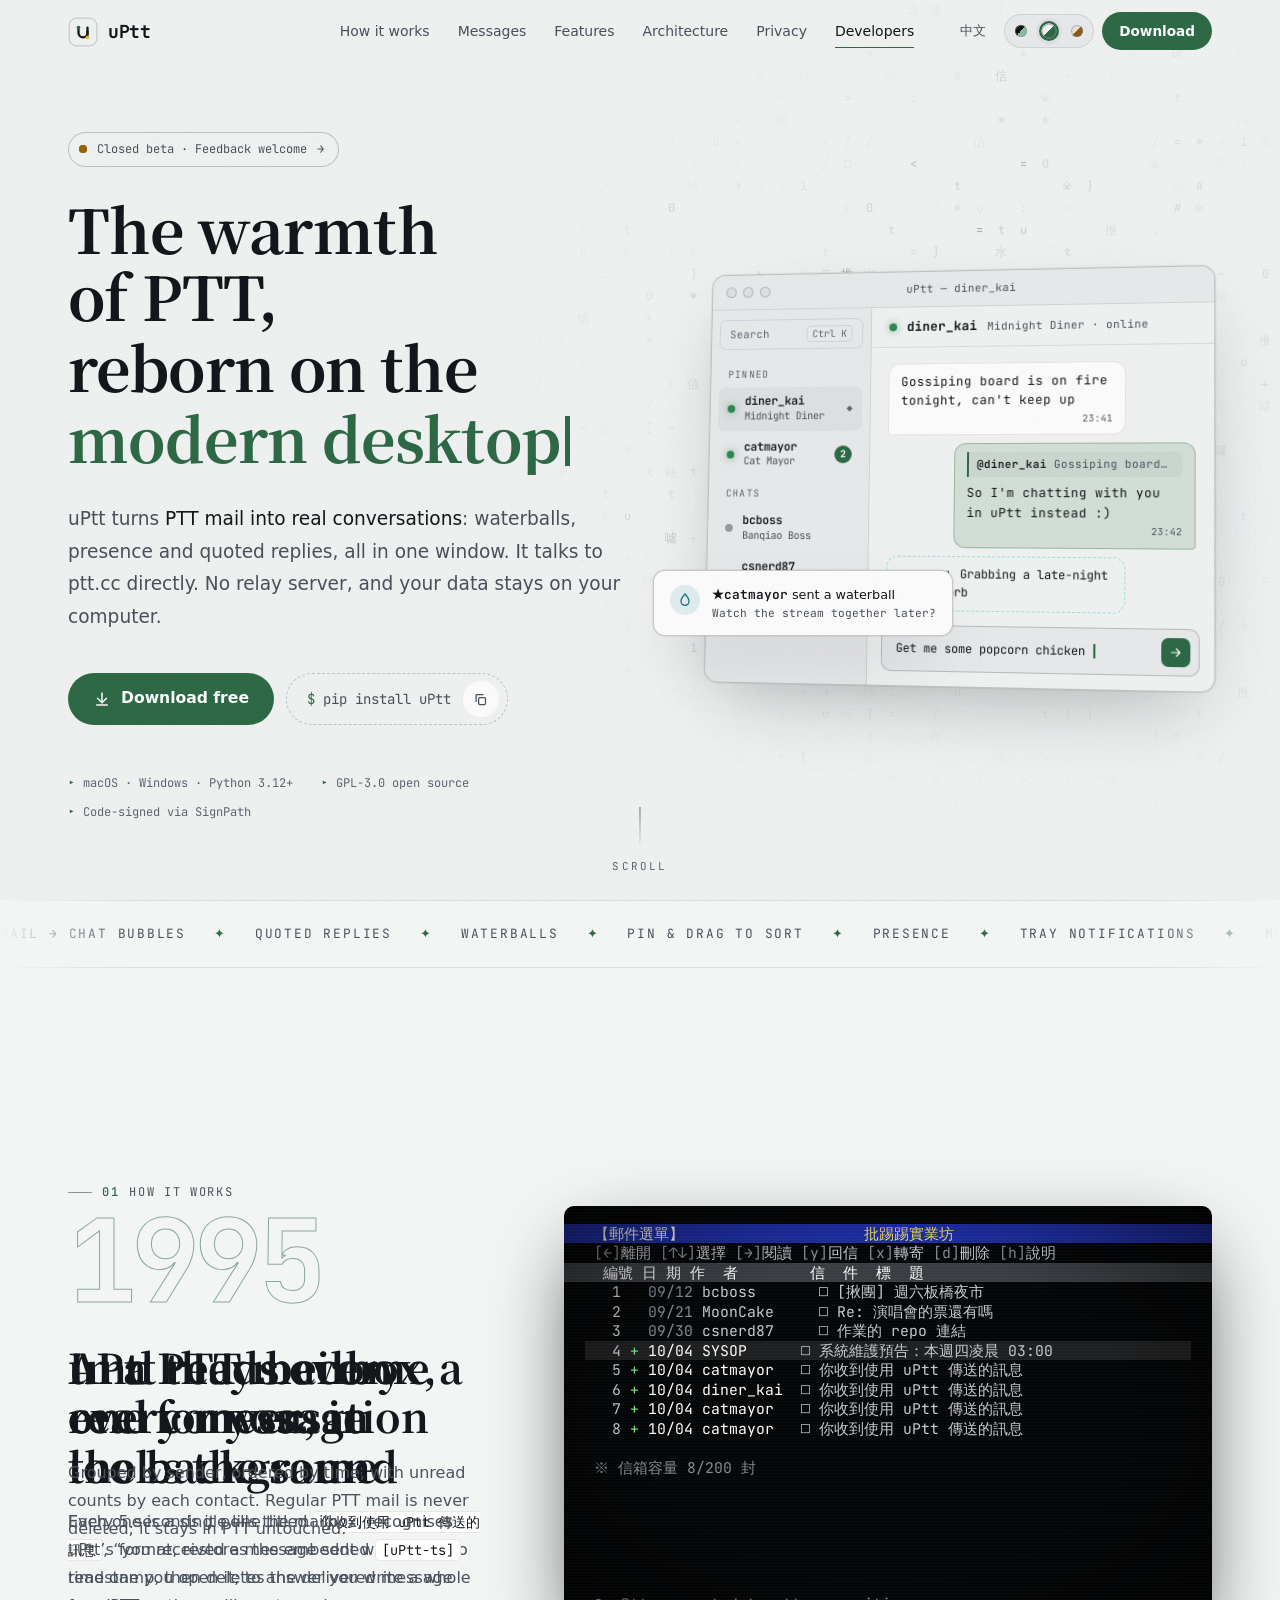
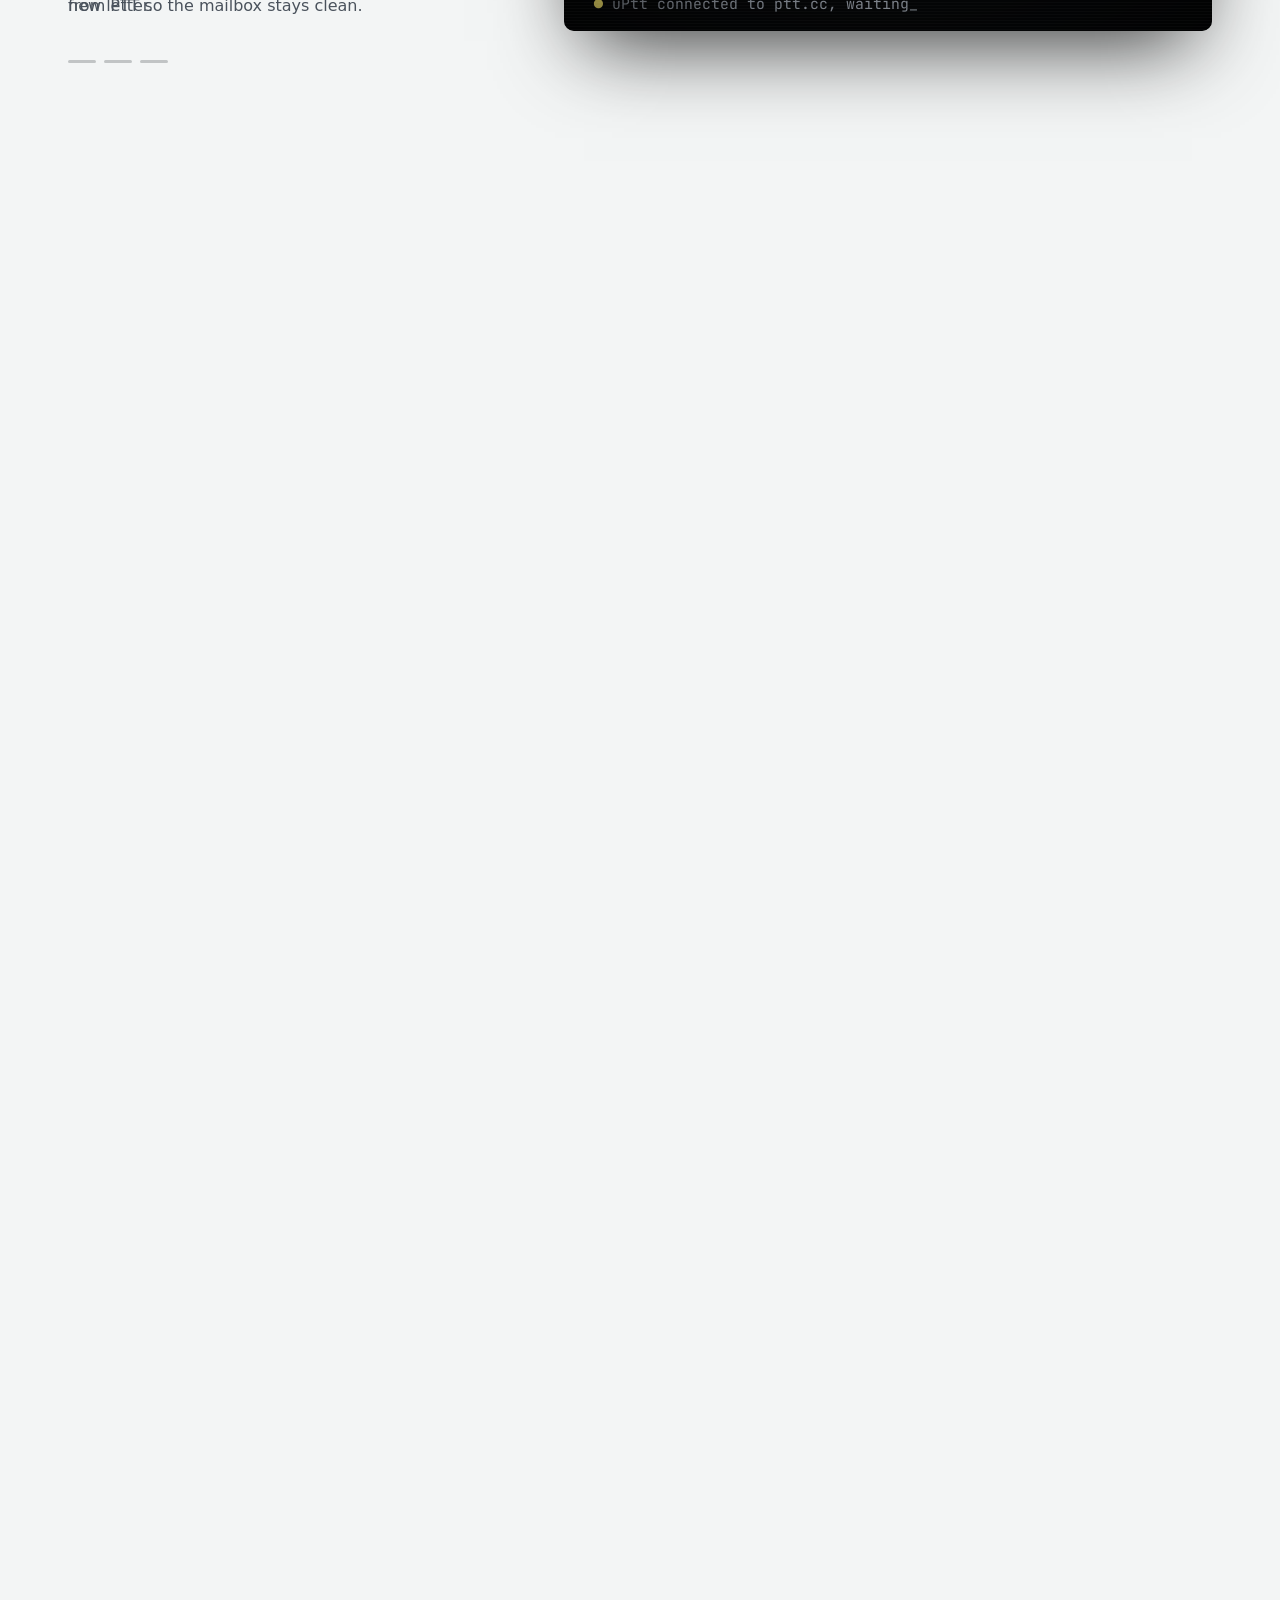
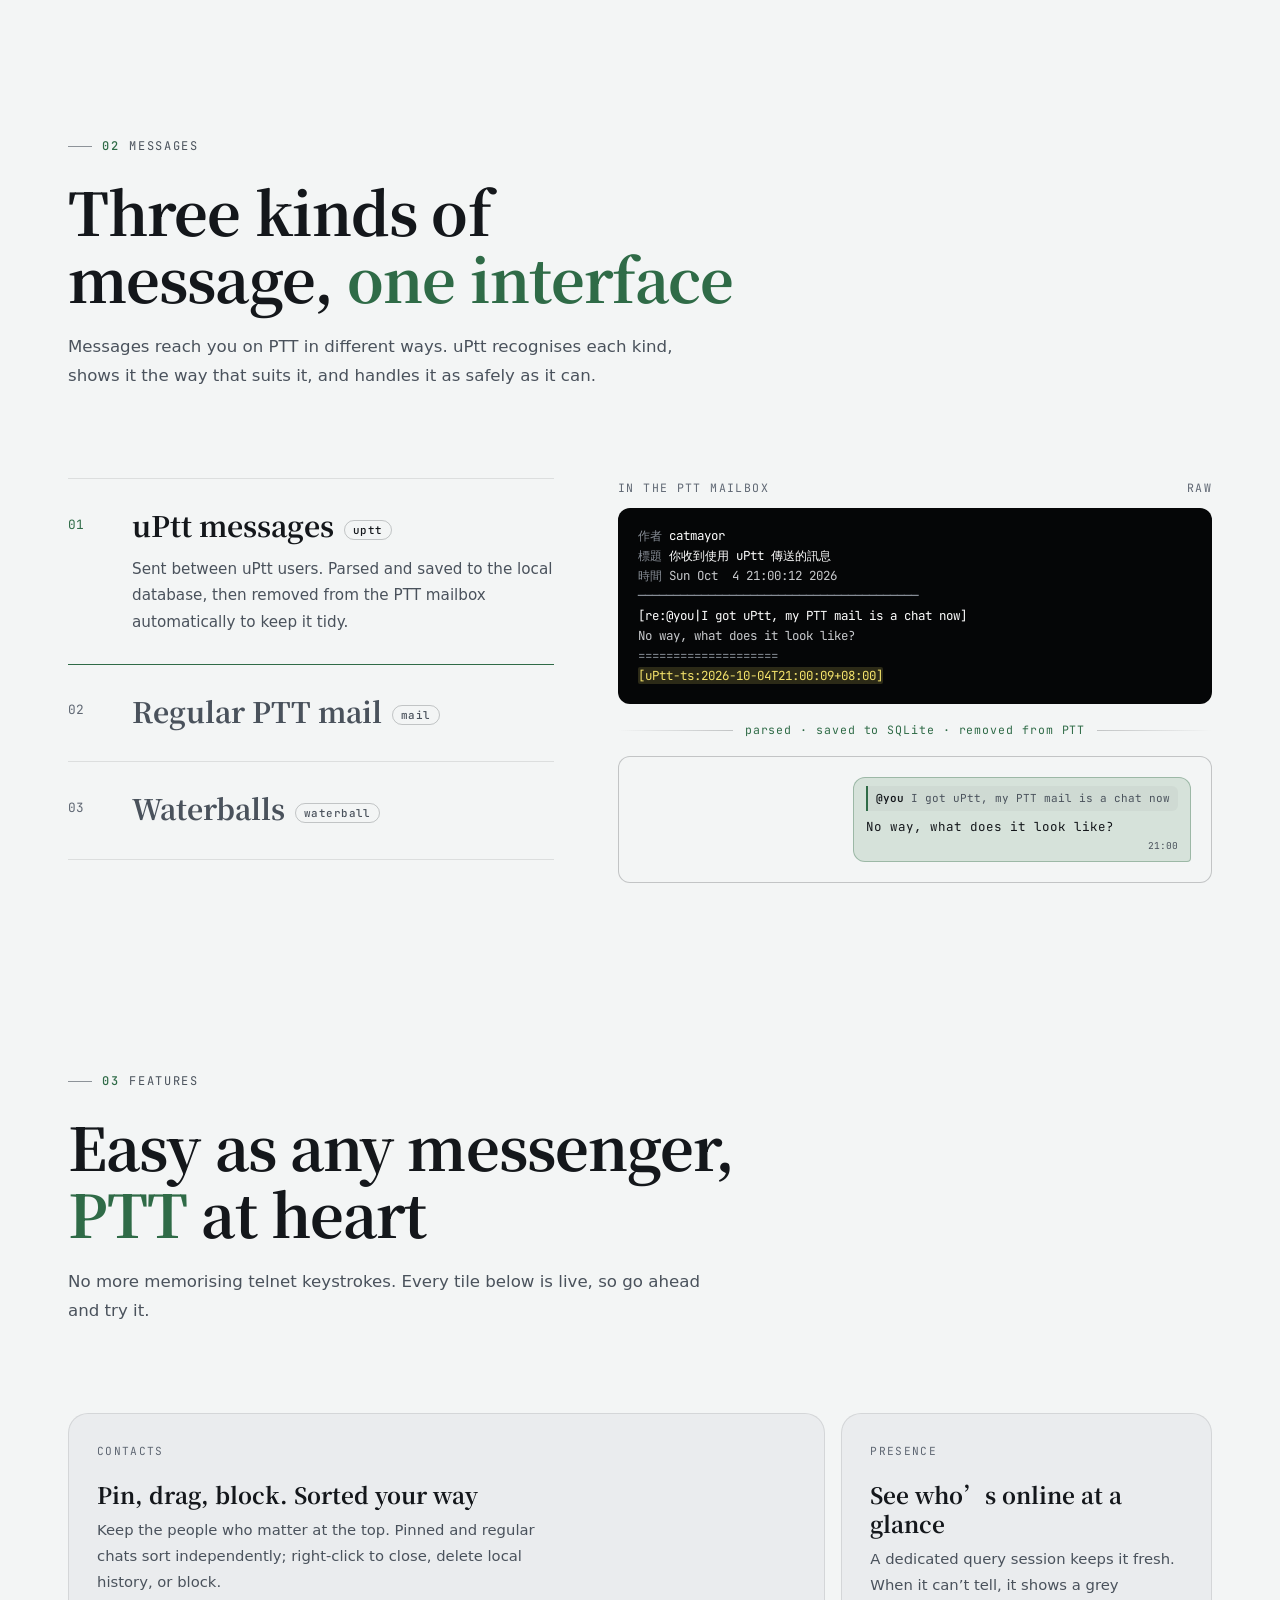
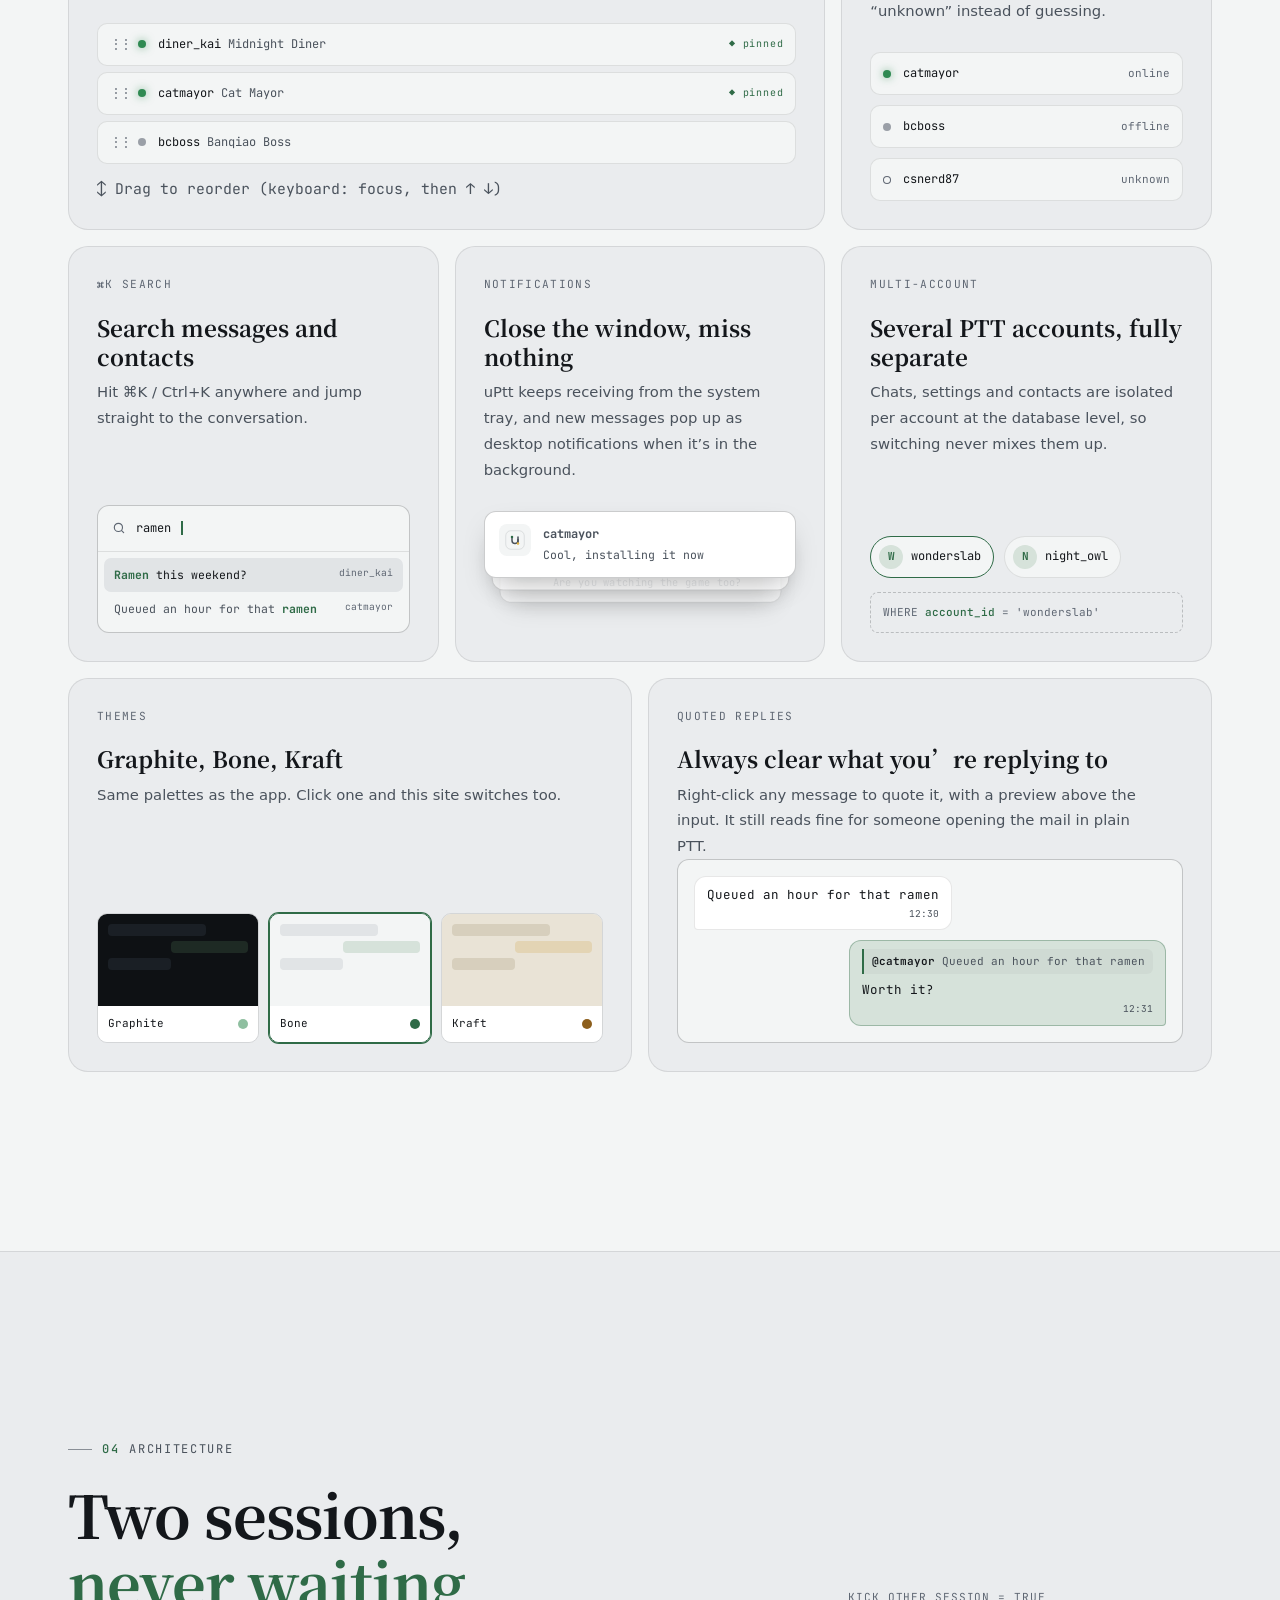
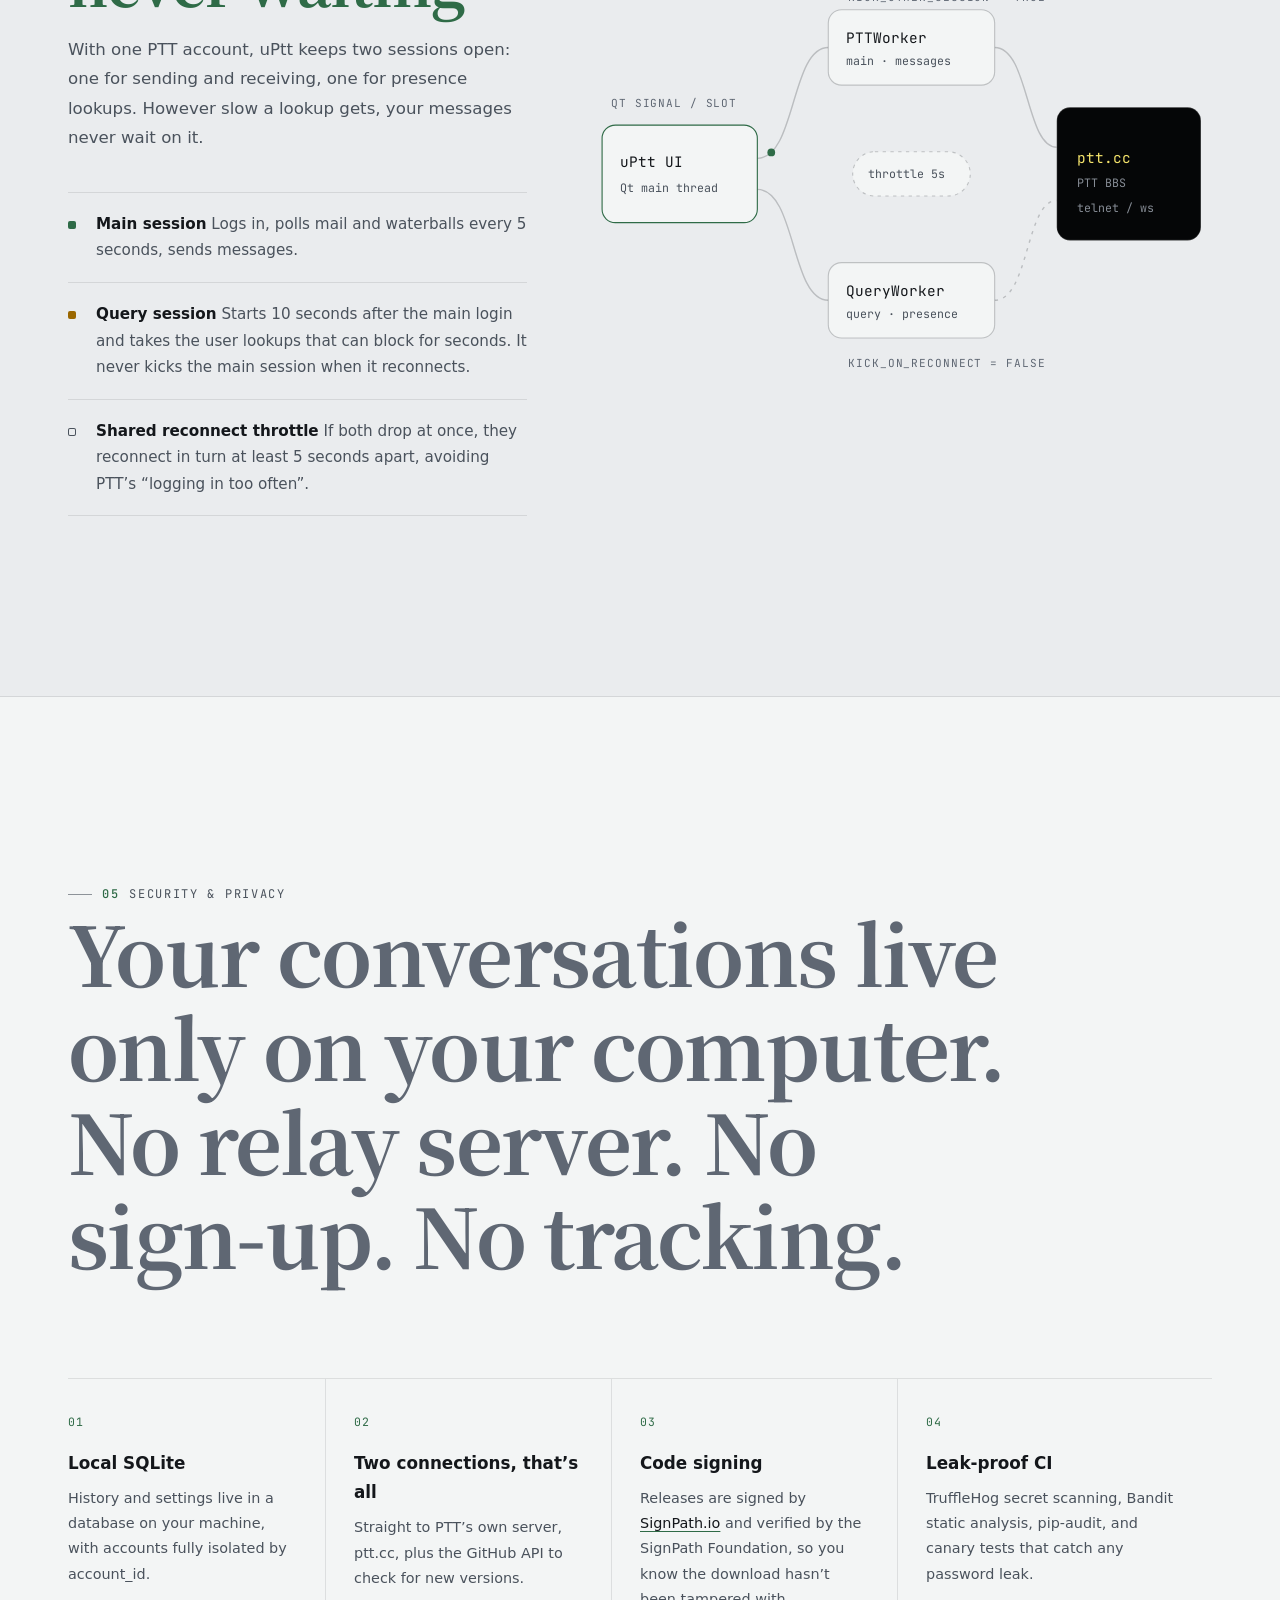
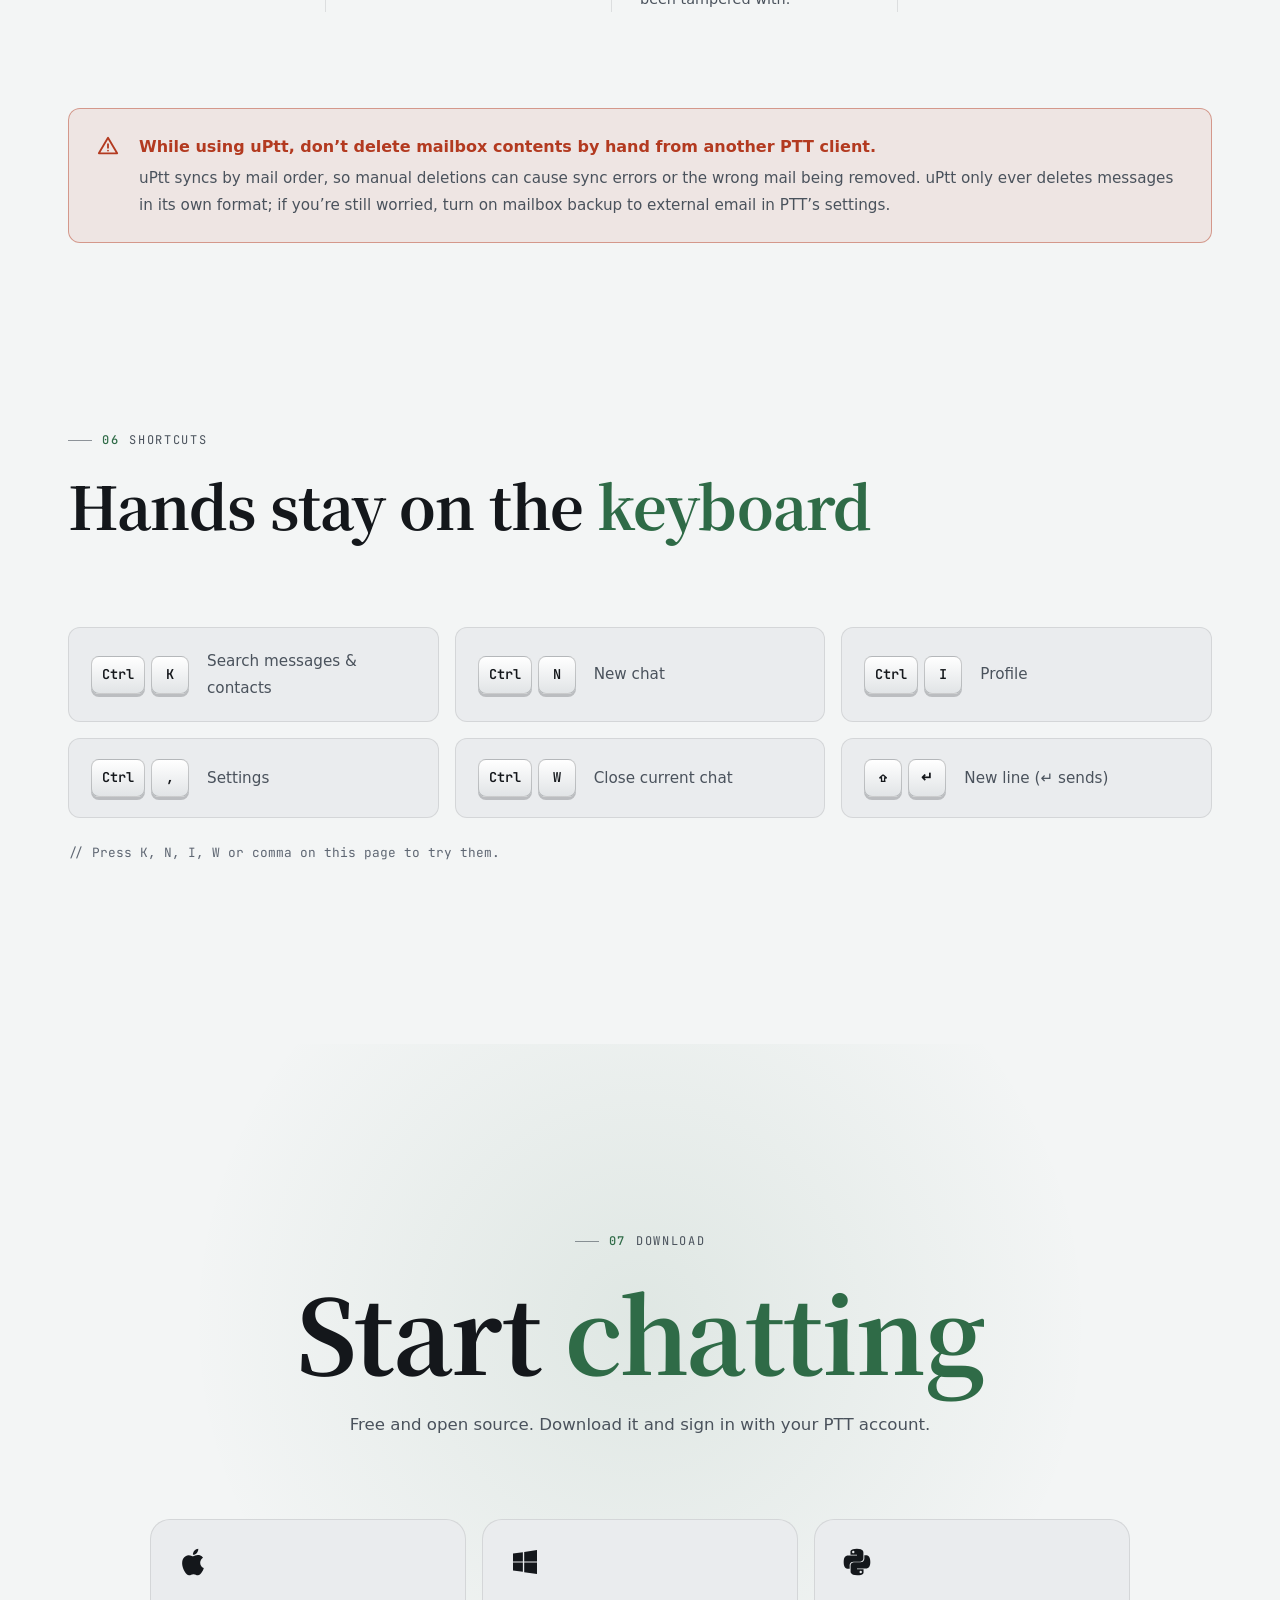
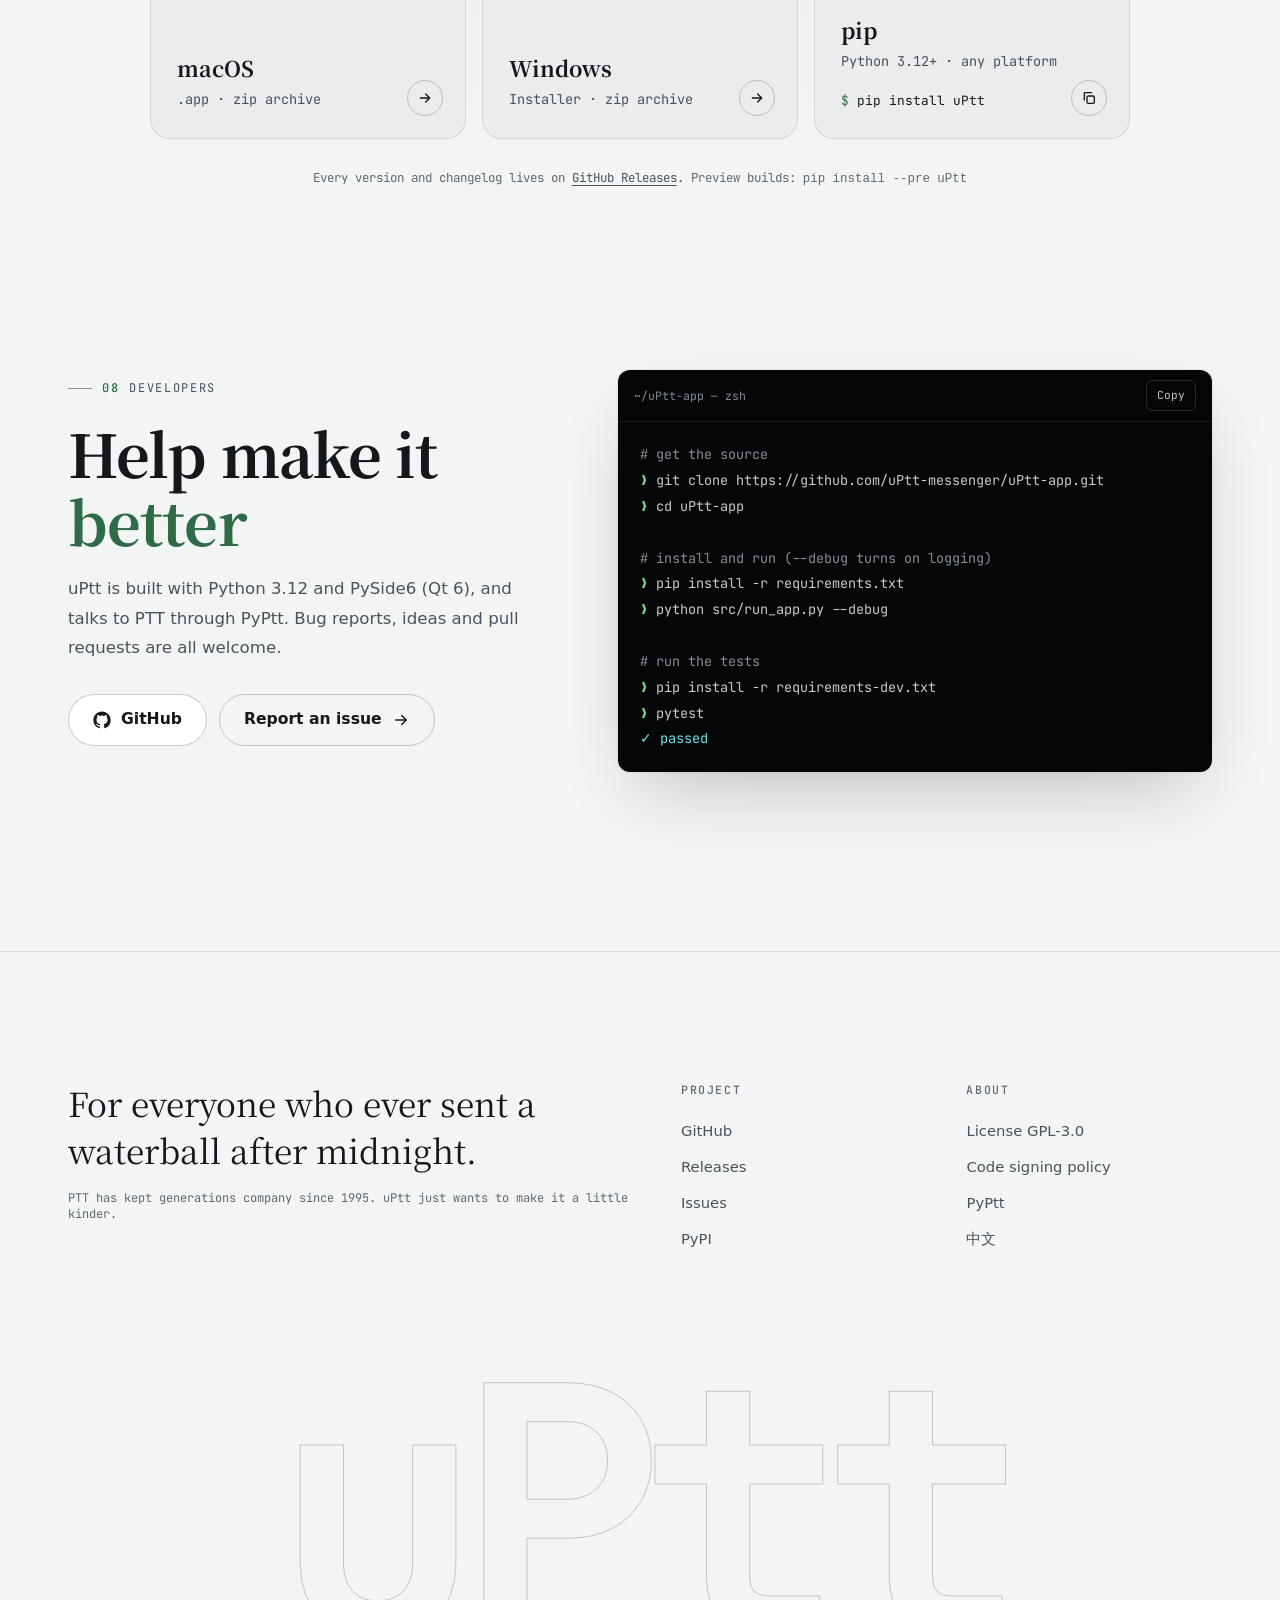
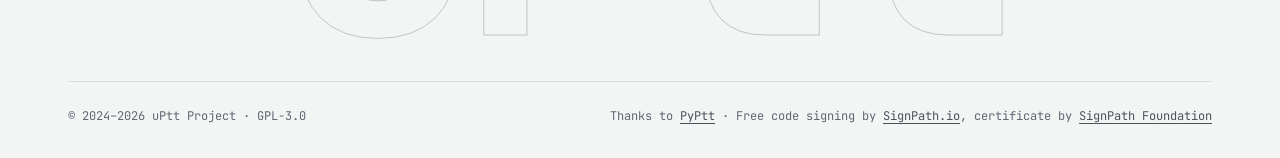
==== commit 81aa8327: "feat: redesign official website around the mailbox-to-chat story - Scroll-driven story: PTT mailbox " ====
--- a/docs/en.html
+++ b/docs/en.html
@@ -1,501 +1,627 @@
 <!DOCTYPE html>
-<html lang="en">
+<html lang="en" data-theme="graphite">
 <head>
-    <meta charset="UTF-8">
-    <meta name="viewport" content="width=device-width, initial-scale=1.0">
-    <script>
-        // Set the theme before first paint to avoid a flash of the wrong theme.
-        (function () {
-            try {
-                var stored = localStorage.getItem('uptt-theme');
-                var theme = (stored === 'light' || stored === 'dark')
-                    ? stored
-                    : (window.matchMedia && window.matchMedia('(prefers-color-scheme: dark)').matches ? 'dark' : 'light');
-                document.documentElement.setAttribute('data-theme', theme);
-            } catch (e) {}
-        })();
-    </script>
-    <title>uPtt — Open Source PTT Messenger</title>
-    <meta name="description" content="uPtt is a modern instant messaging desktop app built for PTT (Taiwan's largest BBS), transforming internal mail into a seamless chat experience.">
-    <meta name="keywords" content="uPtt, PTT, BBS, instant messaging, mail, open source, messenger, Taiwan">
-    <meta property="og:title" content="uPtt — Open Source PTT Messenger">
-    <meta property="og:description" content="Bringing the warmth of PTT back to life on modern desktops. A modern instant messaging client built for PTT.">
-    <meta property="og:type" content="website">
-    <meta property="og:image" content="https://raw.githubusercontent.com/uPtt-messenger/uPtt-app/main/src/uPtt/ui/assets/logo_icon.svg">
-    <link rel="icon" type="image/svg+xml" href="data:image/svg+xml,%3Csvg width='80' height='80' viewBox='0 0 80 80' fill='none' xmlns='http://www.w3.org/2000/svg'%3E%3Crect x='2' y='2' width='76' height='76' rx='18' fill='%23161B22' stroke='%2330363D' stroke-width='2'/%3E%3Crect x='12' y='12' width='56' height='56' rx='12' fill='%230D1117' stroke='%2358A6FF' stroke-width='1.5' stroke-dasharray='2 2'/%3E%3Cpath d='M28 28V42C28 48.6274 33.3726 54 40 54C46.6274 54 52 48.6274 52 42V28' stroke='%23F0F6FC' stroke-width='6' stroke-linecap='round'/%3E%3Cpath d='M52 38V54' stroke='%23F0F6FC' stroke-width='6' stroke-linecap='round'/%3E%3Ccircle cx='28' cy='28' r='5' fill='%2358A6FF'/%3E%3Ccircle cx='52' cy='54' r='5' fill='%23E3B341'/%3E%3C/svg%3E">
-    <link rel="stylesheet" href="style.css">
+<meta charset="UTF-8">
+<meta name="viewport" content="width=device-width, initial-scale=1, viewport-fit=cover">
+<script>
+    // Resolve the theme before first paint (no flash). Matches the app's three themes.
+    (function () {
+        var d = document.documentElement, t;
+        d.classList.add('js');
+        try { t = localStorage.getItem('uptt-theme'); } catch (e) {}
+        if (t === 'dark') t = 'graphite';
+        if (t === 'light') t = 'bone';
+        if (t !== 'graphite' && t !== 'bone' && t !== 'kraft') {
+            t = window.matchMedia && window.matchMedia('(prefers-color-scheme: light)').matches ? 'bone' : 'graphite';
+        }
+        d.setAttribute('data-theme', t);
+    })();
+</script>
+<title>uPtt — Turn PTT mail into real-time chat | Open-source PTT messenger</title>
+<meta name="description" content="uPtt is an open-source desktop messenger for PTT, Taiwan's largest BBS. It turns PTT mail into chat bubbles, with waterballs, presence and quoted replies. Connects straight to ptt.cc; your data stays on your computer.">
+<meta name="theme-color" content="#0E1114" media="(prefers-color-scheme: dark)">
+<meta name="theme-color" content="#F3F5F5" media="(prefers-color-scheme: light)">
+<link rel="canonical" href="https://uptt.cc/en.html">
+<link rel="alternate" hreflang="zh-Hant" href="https://uptt.cc/">
+<link rel="alternate" hreflang="en" href="https://uptt.cc/en.html">
+<link rel="alternate" hreflang="x-default" href="https://uptt.cc/">
+<meta property="og:type" content="website">
+<meta property="og:site_name" content="uPtt">
+<meta property="og:locale" content="en_US">
+<meta property="og:url" content="https://uptt.cc/en.html">
+<meta property="og:title" content="uPtt — Turn PTT mail into real-time chat">
+<meta property="og:description" content="An open-source desktop messenger for PTT. Mail becomes chat, waterballs built in, direct to ptt.cc, data stays on your computer.">
+<meta property="og:image" content="https://uptt.cc/og.png">
+<meta property="og:image:width" content="1200">
+<meta property="og:image:height" content="630">
+<meta property="og:image:alt" content="uPtt turning a PTT mailbox into a chat conversation">
+<meta name="twitter:card" content="summary_large_image">
+<meta name="twitter:image" content="https://uptt.cc/og.png">
+<link rel="icon" href="favicon.svg" type="image/svg+xml">
+<link rel="apple-touch-icon" href="apple-touch-icon.png">
+<link rel="preconnect" href="https://fonts.googleapis.com">
+<link rel="preconnect" href="https://fonts.gstatic.com" crossorigin>
+<!-- Display serif is requested as a single subset of the glyphs the headings use (one file instead of ~100 CJK slices).
+     After changing heading copy, regenerate the text= list; missing glyphs fall back to the system serif. -->
+<link rel="preload" as="style" href="https://fonts.googleapis.com/css2?family=JetBrains+Mono:wght@400;500;700&display=swap" onload="this.onload=null;this.rel='stylesheet'">
+<link rel="preload" as="style" href="https://fonts.googleapis.com/css2?family=Noto+Serif+TC:wght@700&amp;display=swap&amp;text=%21%22%23%24%25%26%27%28%29%2A%2B%2C-.%2F0123456789%3A%3B%3C%3D%3E%3F%40ABCDEFGHIJKLMNOPQRSTUVWXYZ%5B%5C%5D%5E_%60abcdefghijklmnopqrstuvwxyz%7B%7C%7D~%C2%B7%E2%80%93%E2%80%94%E2%80%98%E2%80%99%E2%80%9C%E2%80%9D%E2%80%A6" onload="this.onload=null;this.rel='stylesheet'">
+<noscript><link rel="stylesheet" href="https://fonts.googleapis.com/css2?family=JetBrains+Mono:wght@400;500;700&display=swap"><link rel="stylesheet" href="https://fonts.googleapis.com/css2?family=Noto+Serif+TC:wght@700&amp;display=swap&amp;text=%21%22%23%24%25%26%27%28%29%2A%2B%2C-.%2F0123456789%3A%3B%3C%3D%3E%3F%40ABCDEFGHIJKLMNOPQRSTUVWXYZ%5B%5C%5D%5E_%60abcdefghijklmnopqrstuvwxyz%7B%7C%7D~%C2%B7%E2%80%93%E2%80%94%E2%80%98%E2%80%99%E2%80%9C%E2%80%9D%E2%80%A6"></noscript>
+<link rel="stylesheet" href="style.css">
+<script type="application/ld+json">
+{
+    "@context": "https://schema.org",
+    "@type": "SoftwareApplication",
+    "name": "uPtt",
+    "applicationCategory": "CommunicationApplication",
+    "operatingSystem": "macOS, Windows",
+    "description": "An open-source desktop messenger for PTT that turns PTT mail into chat conversations.",
+    "url": "https://uptt.cc/",
+    "downloadUrl": "https://github.com/uPtt-messenger/uPtt-app/releases",
+    "license": "https://www.gnu.org/licenses/gpl-3.0.html",
+    "offers": { "@type": "Offer", "price": "0", "priceCurrency": "TWD" }
+}
+</script>
 </head>
 <body>
 
-<!-- Navigation -->
-<nav>
-    <div class="nav-inner">
-        <a href="#" class="nav-logo">
-            <svg width="80" height="80" viewBox="0 0 80 80" fill="none" xmlns="http://www.w3.org/2000/svg">
-                <rect x="2" y="2" width="76" height="76" rx="18" fill="#161B22" stroke="#30363D" stroke-width="2"/>
-                <rect x="12" y="12" width="56" height="56" rx="12" fill="#0D1117" stroke="#58A6FF" stroke-width="1.5" stroke-dasharray="2 2"/>
-                <path d="M28 28V42C28 48.6274 33.3726 54 40 54C46.6274 54 52 48.6274 52 42V28" stroke="#F0F6FC" stroke-width="6" stroke-linecap="round"/>
-                <path d="M52 38V54" stroke="#F0F6FC" stroke-width="6" stroke-linecap="round"/>
-                <circle cx="28" cy="28" r="5" fill="#58A6FF"/>
-                <circle cx="52" cy="54" r="5" fill="#E3B341"/>
+<svg width="0" height="0" style="position:absolute" aria-hidden="true">
+    <symbol id="logo" viewBox="0 0 80 80">
+        <rect x="3" y="3" width="74" height="74" rx="20" fill="none" stroke="currentColor" stroke-opacity=".28" stroke-width="2"/>
+        <path d="M28 28V42C28 48.63 33.37 54 40 54C46.63 54 52 48.63 52 42V28" fill="none" stroke="currentColor" stroke-width="6" stroke-linecap="round"/>
+        <path d="M52 38V54" fill="none" stroke="currentColor" stroke-width="6" stroke-linecap="round"/>
+        <circle cx="28" cy="28" r="5" fill="var(--accent)"/>
+        <circle cx="52" cy="54" r="5" fill="#E3B341"/>
+    </symbol>
+    <symbol id="i-arrow" viewBox="0 0 24 24"><path d="M5 12h14M13 6l6 6-6 6" fill="none" stroke="currentColor" stroke-width="2" stroke-linecap="round" stroke-linejoin="round"/></symbol>
+    <symbol id="i-down" viewBox="0 0 24 24"><path d="M12 4v12M6 11l6 6 6-6M5 20h14" fill="none" stroke="currentColor" stroke-width="2" stroke-linecap="round" stroke-linejoin="round"/></symbol>
+    <symbol id="i-copy" viewBox="0 0 24 24"><rect x="9" y="9" width="11" height="11" rx="2" fill="none" stroke="currentColor" stroke-width="2"/><path d="M5 15V5a1 1 0 0 1 1-1h10" fill="none" stroke="currentColor" stroke-width="2" stroke-linecap="round"/></symbol>
+    <symbol id="i-check" viewBox="0 0 24 24"><path d="M5 12.5l4.5 4.5L19 7.5" fill="none" stroke="currentColor" stroke-width="2.4" stroke-linecap="round" stroke-linejoin="round"/></symbol>
+    <symbol id="i-github" viewBox="0 0 24 24"><path fill="currentColor" d="M12 .5C5.65.5.5 5.65.5 12a11.5 11.5 0 0 0 7.86 10.92c.58.1.79-.25.79-.56v-2c-3.2.7-3.87-1.37-3.87-1.37-.53-1.33-1.28-1.69-1.28-1.69-1.04-.71.08-.7.08-.7 1.16.08 1.77 1.19 1.77 1.19 1.03 1.76 2.7 1.25 3.36.96.1-.75.4-1.25.73-1.54-2.56-.29-5.24-1.28-5.24-5.69 0-1.26.45-2.29 1.19-3.1-.12-.29-.52-1.46.11-3.05 0 0 .97-.31 3.17 1.18a11 11 0 0 1 5.77 0c2.2-1.49 3.17-1.18 3.17-1.18.63 1.59.23 2.76.11 3.05.74.81 1.19 1.84 1.19 3.1 0 4.42-2.69 5.39-5.25 5.68.41.36.78 1.06.78 2.14v3.17c0 .31.21.67.8.56A11.5 11.5 0 0 0 23.5 12C23.5 5.65 18.35.5 12 .5Z"/></symbol>
+    <symbol id="i-apple" viewBox="0 0 24 24"><path fill="currentColor" d="M18.71 19.5c-.83 1.24-1.71 2.45-3.05 2.47-1.34.03-1.77-.79-3.29-.79-1.53 0-2 .77-3.27.82-1.31.05-2.3-1.32-3.14-2.53C4.25 17 2.94 12.45 4.7 9.39c.87-1.52 2.43-2.48 4.12-2.51 1.28-.02 2.5.87 3.29.87.78 0 2.26-1.07 3.81-.91.65.03 2.47.26 3.64 1.98-.09.06-2.17 1.28-2.15 3.81.03 3.02 2.65 4.03 2.68 4.04-.03.07-.42 1.44-1.38 2.83M13 3.5c.73-.83 1.94-1.46 2.94-1.5.13 1.17-.34 2.35-1.04 3.19-.69.85-1.83 1.51-2.95 1.42-.15-1.15.41-2.35 1.05-3.11Z"/></symbol>
+    <symbol id="i-windows" viewBox="0 0 24 24"><path fill="currentColor" d="M3 5.6 10.4 4.6v7H3V5.6Zm8.4-1.1L21 3v8.6h-9.6V4.5ZM3 12.4h7.4v7L3 18.4v-6Zm8.4 0H21V21l-9.6-1.4v-7.2Z"/></symbol>
+    <symbol id="i-python" viewBox="0 0 24 24"><path fill="currentColor" d="M11.9 2c-5.1 0-4.8 2.2-4.8 2.2v2.3h4.9v.7H5.2S2 6.8 2 12s2.8 5 2.8 5h1.7v-2.4s-.1-2.8 2.8-2.8h4.8s2.7 0 2.7-2.6V4.8S17.2 2 11.9 2ZM9.2 3.6a.9.9 0 1 1 0 1.8.9.9 0 0 1 0-1.8Zm2.9 18.4c5.1 0 4.8-2.2 4.8-2.2v-2.3H12v-.7h6.8S22 17.2 22 12s-2.8-5-2.8-5h-1.7v2.4s.1 2.8-2.8 2.8H9.9s-2.7 0-2.7 2.6v4.4S6.8 22 12.1 22Zm2.7-1.6a.9.9 0 1 1 0-1.8.9.9 0 0 1 0 1.8Z"/></symbol>
+</svg>
+
+<a class="skip-link" href="#main">Skip to content</a>
+
+<header class="nav" id="nav">
+    <div class="wrap nav-inner">
+        <a class="brand" href="#top" aria-label="uPtt home">
+            <svg aria-hidden="true"><use href="#logo"/></svg>
+            uPtt
+        </a>
+        <ul class="nav-links" id="nav-links">
+            <li><a href="#story">How it works</a></li>
+            <li><a href="#types">Messages</a></li>
+            <li><a href="#features">Features</a></li>
+            <li><a href="#architecture">Architecture</a></li>
+            <li><a href="#privacy">Privacy</a></li>
+            <li><a href="#developers">Developers</a></li>
+        </ul>
+        <div class="nav-tools">
+            <a class="lang-link" href="./" hreflang="zh-Hant" lang="zh-Hant">中文</a>
+            <div class="theme-switch" role="radiogroup" aria-label="Site theme">
+                <button type="button" role="radio" data-theme-set="graphite" aria-checked="false" aria-label="Graphite (dark)" title="Graphite"><span class="swatch-graphite"></span></button>
+                <button type="button" role="radio" data-theme-set="bone" aria-checked="false" aria-label="Bone (light)" title="Bone"><span class="swatch-bone"></span></button>
+                <button type="button" role="radio" data-theme-set="kraft" aria-checked="false" aria-label="Kraft (paper)" title="Kraft"><span class="swatch-kraft"></span></button>
+            </div>
+            <a class="btn btn-primary nav-cta" href="#download">Download</a>
+            <button class="nav-burger" type="button" aria-label="Open menu" aria-expanded="false" aria-controls="nav-links"><span></span><span></span><span></span></button>
+        </div>
+    </div>
+    <div class="progress" aria-hidden="true"></div>
+</header>
+
+<main id="main">
+
+<!-- ============================== HERO ============================== -->
+<section class="hero" id="top">
+    <canvas class="glyph-field" aria-hidden="true"></canvas>
+    <div class="wrap hero-grid">
+        <div class="hero-copy">
+            <a class="status-pill hero-fade" href="https://github.com/uPtt-messenger/uPtt-app/issues" target="_blank" rel="noopener">
+                <span class="dot" aria-hidden="true"></span>
+                Closed beta · Feedback welcome
+                <span class="arrow" aria-hidden="true">→</span>
+            </a>
+            <h1 class="hero-title display">
+                <span class="line"><span style="--d:.05s">The warmth of PTT,</span></span>
+                <span class="line"><span style="--d:.15s">reborn on the</span></span>
+                <span class="line"><span style="--d:.25s" class="accent">modern desktop<span class="cursor" aria-hidden="true"></span></span></span>
+            </h1>
+            <p class="hero-sub hero-fade" style="--d:.3s">
+                uPtt turns <strong>PTT mail into real conversations</strong>: waterballs, presence and quoted replies, all in one window. It talks to ptt.cc directly. No relay server, and your data stays on your computer.
+            </p>
+            <div class="hero-actions hero-fade" style="--d:.55s">
+                <a class="btn btn-primary" href="#download" data-os-cta>
+                    <svg aria-hidden="true"><use href="#i-down"/></svg>
+                    <span data-os-label>Download free</span>
+                </a>
+                <button class="copy-chip" type="button" data-copy="pip install uPtt" aria-label="Copy install command pip install uPtt">
+                    <span><span class="prompt">$</span> pip install uPtt</span>
+                    <span class="copy-icon" aria-hidden="true"><svg><use href="#i-copy"/></svg></span>
+                </button>
+            </div>
+            <ul class="hero-meta hero-fade" style="--d:.65s">
+                <li>macOS · Windows · Python 3.12+</li>
+                <li>GPL-3.0 open source</li>
+                <li>Code-signed via SignPath</li>
+            </ul>
+        </div>
+
+        <div class="hero-visual hero-fade" style="--d:.35s" aria-hidden="true">
+            <div class="app">
+                <div class="app-bar"><i></i><i></i><i></i><span class="app-title">uPtt — diner_kai</span></div>
+                <div class="app-body">
+                    <div class="app-side">
+                        <div class="app-search"><span>Search</span><kbd>⌘K</kbd></div>
+                        <div class="app-label">PINNED</div>
+                        <div class="contact is-active"><span class="presence on"></span><span class="who"><span class="id">diner_kai</span><span class="nick">Midnight Diner</span></span><span class="pin">◆</span></div>
+                        <div class="contact"><span class="presence on"></span><span class="who"><span class="id">catmayor</span><span class="nick">Cat Mayor</span></span><span class="badge">2</span></div>
+                        <div class="app-label">CHATS</div>
+                        <div class="contact"><span class="presence"></span><span class="who"><span class="id">bcboss</span><span class="nick">Banqiao Boss</span></span></div>
+                        <div class="contact"><span class="presence unknown"></span><span class="who"><span class="id">csnerd87</span><span class="nick">CS Nerd</span></span></div>
+                        <div class="contact"><span class="presence on"></span><span class="who"><span class="id">MoonCake</span><span class="nick"></span></span></div>
+                    </div>
+                    <div class="app-chat">
+                        <div class="chat-head"><span class="presence on"></span><b>diner_kai</b><span>Midnight Diner · online</span></div>
+                        <div class="chat-log" data-script='[{"me": "Get me some popcorn chicken"}, {"them": "Sure, spicy?"}, {"me": "Mild, plus a bubble tea"}, {"them": "Got it, 10 min"}]'>
+                            <span class="day-sep">TODAY</span>
+                            <div class="bubble in">Gossiping board is on fire tonight, can't keep up<time>23:41</time></div>
+                            <div class="bubble out"><span class="quote"><b>@diner_kai</b> Gossiping board is on fire tonight…</span>So I'm chatting with you in uPtt instead :)<time>23:42</time></div>
+                            <div class="bubble wb">Grabbing a late-night snack, brb</div>
+                            <div class="typing"><i></i><i></i><i></i></div>
+                        </div>
+                        <div class="composer"><span class="typed" data-typer></span><span class="caret"></span><span class="send"><svg><use href="#i-arrow"/></svg></span></div>
+                    </div>
+                </div>
+            </div>
+            <div class="waterball-toast">
+                <span class="wb-icon"><svg viewBox="0 0 24 24"><path d="M12 3s6 6.5 6 11a6 6 0 0 1-12 0c0-4.5 6-11 6-11Z" fill="none" stroke="currentColor" stroke-width="2"/></svg></span>
+                <span><b>★catmayor</b> sent a waterball<small>Watch the stream together later?</small></span>
+            </div>
+        </div>
+    </div>
+    <a class="scroll-cue" href="#story"><i aria-hidden="true"></i>Scroll</a>
+</section>
+
+<div class="marquee" aria-hidden="true">
+    <div class="marquee-track">
+        <ul><li>Mail → chat bubbles</li><li>Quoted replies</li><li>Waterballs</li><li>Pin &amp; drag to sort</li><li>Presence</li><li>Tray notifications</li><li>Multi-account</li><li>⌘K search</li><li>Three themes</li><li>Local SQLite</li><li>GPL-3.0</li></ul>
+        <ul><li>Mail → chat bubbles</li><li>Quoted replies</li><li>Waterballs</li><li>Pin &amp; drag to sort</li><li>Presence</li><li>Tray notifications</li><li>Multi-account</li><li>⌘K search</li><li>Three themes</li><li>Local SQLite</li><li>GPL-3.0</li></ul>
+    </div>
+</div>
+
+<!-- ============================== STORY ============================== -->
+<section class="story" id="story" aria-labelledby="story-title">
+    <div class="story-pin">
+        <div class="wrap story-grid">
+            <div class="story-copy">
+                <span class="eyebrow"><b>01</b> How it works</span>
+                <h2 class="sr-only" id="story-title">How uPtt turns PTT mail into a conversation</h2>
+                <div class="story-year" aria-hidden="true" data-year>1995</div>
+                <div class="story-steps">
+                    <div class="story-step is-on" data-step="0">
+                        <h3>In a PTT mailbox, every message looks the same</h3>
+                        <p>Each one is a single line titled <code>你收到使用 uPtt 傳送的訊息</code>, “you received a message sent with uPtt”. To read one you open it; to answer you write a whole new letter.</p>
+                    </div>
+                    <div class="story-step" data-step="1">
+                        <h3>uPtt reads every one for you, in the background</h3>
+                        <p>Every 5 seconds it polls the mailbox, recognises uPtt’s format, restores the embedded <code>[uPtt-ts]</code> timestamp, then deletes the delivered message from PTT so the mailbox stays clean.</p>
+                    </div>
+                    <div class="story-step" data-step="2">
+                        <h3>And they become a real conversation</h3>
+                        <p>Grouped by sender, ordered by time, with unread counts by each contact. Regular PTT mail is never deleted; it stays in PTT untouched.</p>
+                    </div>
+                </div>
+                <ol class="story-dots" aria-hidden="true"><li></li><li></li><li></li></ol>
+            </div>
+
+            <div class="stage" aria-hidden="true">
+                <div class="term">
+                    <div class="term-screen">
+<span class="row bar"> 【郵件選單】                    <span class="y">批踢踢實業坊</span></span>
+<span class="row"> <span class="d">[←]</span>離開 <span class="d">[↑↓]</span>選擇 <span class="d">[→]</span>閱讀 <span class="d">[y]</span>回信 <span class="d">[x]</span>轉寄 <span class="d">[d]</span>刪除 <span class="d">[h]</span>說明</span>
+<span class="row inv">  編號 日 期 作  者        信  件  標  題</span>
+<span class="row old">   1   <span class="dt"><span class="d">09/12</span> </span>bcboss       □ [揪團] 週六板橋夜市</span>
+<span class="row old">   2   <span class="dt"><span class="d">09/21</span> </span>MoonCake     □ Re: 演唱會的票還有嗎</span>
+<span class="row old">   3   <span class="dt"><span class="d">09/30</span> </span>csnerd87     □ 作業的 repo 連結</span>
+<span class="row mail-row" data-row="0">   4 <span class="g">+</span> <span class="dt"><span class="w">10/04</span> </span><span class="w">SYSOP</span>      □ 系統維護預告：本週四凌晨 03:00</span>
+<span class="row mail-row" data-row="1">   5 <span class="g">+</span> <span class="dt"><span class="w">10/04</span> </span><span class="w">catmayor</span>   □ <span class="t" data-target="u there? waterballs keep failing QQ">你收到使用 uPtt 傳送的訊息</span><span class="tag c"></span></span>
+<span class="row mail-row" data-row="2">   6 <span class="g">+</span> <span class="dt"><span class="w">10/04</span> </span><span class="w">diner_kai</span>  □ <span class="t" data-target="Ramen this weekend?">你收到使用 uPtt 傳送的訊息</span><span class="tag c"></span></span>
+<span class="row mail-row" data-row="3">   7 <span class="g">+</span> <span class="dt"><span class="w">10/04</span> </span><span class="w">catmayor</span>   □ <span class="t" data-target="No way, what does it look like?">你收到使用 uPtt 傳送的訊息</span><span class="tag c"></span></span>
+<span class="row mail-row" data-row="4">   8 <span class="g">+</span> <span class="dt"><span class="w">10/04</span> </span><span class="w">catmayor</span>   □ <span class="t" data-target="Cool, installing it now">你收到使用 uPtt 傳送的訊息</span><span class="tag c"></span></span>
+<span class="row"> </span>
+<span class="row d"> ※ 信箱容量 <span data-mailcount>8</span>/200 封</span>
+<span class="row"> </span>
+<span class="row"> </span>
+<span class="row d status-row"> <span class="y">●</span> <span data-termstatus>uPtt 已連線 ptt.cc，等待新訊息</span><span class="blink">_</span></span>
+                    </div>
+                </div>
+
+                <div class="app story-app">
+                    <div class="app-bar"><i></i><i></i><i></i><span class="app-title">uPtt — catmayor</span></div>
+                    <div class="app-body">
+                        <div class="app-side">
+                            <div class="app-search"><span>Search</span><kbd>⌘K</kbd></div>
+                            <div class="contact is-active"><span class="presence on"></span><span class="who"><span class="id">catmayor</span><span class="nick">Cat Mayor</span></span></div>
+                            <div class="contact" data-bubble="2"><span class="presence on"></span><span class="who"><span class="id">diner_kai</span><span class="nick">Midnight Diner</span></span><span class="badge">1</span></div>
+                            <div class="contact"><span class="presence"></span><span class="who"><span class="id">SYSOP</span><span class="nick">Mail</span></span></div>
+                        </div>
+                        <div class="app-chat">
+                            <div class="chat-head"><span class="presence on"></span><b>catmayor</b><span>Cat Mayor · online</span></div>
+                            <div class="chat-log">
+                                <div class="bubble in" data-bubble="1">u there? waterballs keep failing QQ<time>20:58</time></div>
+                                <div class="bubble out local">I got uPtt, my PTT mail is a chat now<time>20:59</time></div>
+                                <div class="bubble in" data-bubble="3">No way, what does it look like?<time>21:00</time></div>
+                                <div class="bubble out local"><span class="quote"><b>@catmayor</b> No way, what does it look like?</span>Exactly what you’re looking at<time>21:00</time></div>
+                                <div class="bubble in" data-bubble="4">Cool, installing it now<time>21:01</time></div>
+                            </div>
+                            <div class="composer"><span class="caret"></span><span class="send"><svg><use href="#i-arrow"/></svg></span></div>
+                        </div>
+                    </div>
+                </div>
+
+                <div class="morph-layer"></div>
+            </div>
+        </div>
+    </div>
+</section>
+
+<!-- ============================== MESSAGE TYPES ============================== -->
+<section class="section" id="types" aria-labelledby="types-title">
+    <div class="wrap">
+        <div class="section-head reveal">
+            <span class="eyebrow"><b>02</b> Messages</span>
+            <h2 class="h2" id="types-title">Three kinds of message, <em>one interface</em></h2>
+            <p class="lede">Messages reach you on PTT in different ways. uPtt recognises each kind, shows it the way that suits it, and handles it as safely as it can.</p>
+        </div>
+        <div class="types">
+            <div class="type-tabs" role="tablist" aria-label="Message types" aria-orientation="vertical">
+                <button class="type-tab" type="button" role="tab" id="tab-uptt" aria-controls="panel-uptt" aria-selected="true">
+                    <span class="num">01</span>
+                    <span class="t">uPtt messages<span class="tag">uptt</span></span>
+                    <span class="s">Sent between uPtt users. Parsed and saved to the local database, then removed from the PTT mailbox automatically to keep it tidy.</span>
+                </button>
+                <button class="type-tab" type="button" role="tab" id="tab-mail" aria-controls="panel-mail" aria-selected="false" tabindex="-1">
+                    <span class="num">02</span>
+                    <span class="t">Regular PTT mail<span class="tag">mail</span></span>
+                    <span class="s">Ordinary mail from any PTT user. It shows up as a card in the conversation, expandable past five lines, and the original is never deleted.</span>
+                </button>
+                <button class="type-tab" type="button" role="tab" id="tab-wb" aria-controls="panel-wb" aria-selected="false" tabindex="-1">
+                    <span class="num">03</span>
+                    <span class="t">Waterballs<span class="tag">waterball</span></span>
+                    <span class="s">PTT’s instant pop-up messages. Captured and shown inline, de-duplicated by batch fingerprint so they never repeat even if PTT fails to clear them.</span>
+                </button>
+            </div>
+
+            <div class="type-panels">
+                <div class="type-panel" role="tabpanel" id="panel-uptt" aria-labelledby="tab-uptt">
+                    <div>
+                        <div class="panel-label"><span>In the PTT mailbox</span><span>raw</span></div>
+<pre class="raw"><span class="d">作者</span> <span class="w">catmayor</span>
+<span class="d">標題</span> <span class="w">你收到使用 uPtt 傳送的訊息</span>
+<span class="d">時間</span> Sun Oct  4 21:00:12 2026
+<span class="d">────────────────────────────────────────</span>
+<span class="w">[re:@you|I got uPtt, my PTT mail is a chat now]</span>
+No way, what does it look like?
+<span class="d">====================</span>
+<span class="hl">[uPtt-ts:2026-10-04T21:00:09+08:00]</span></pre>
+                    </div>
+                    <div class="flow-arrow">parsed · saved to SQLite · removed from PTT</div>
+                    <div class="render">
+                        <div class="bubble out"><span class="quote"><b>@you</b> I got uPtt, my PTT mail is a chat now</span>No way, what does it look like?<time>21:00</time></div>
+                    </div>
+                </div>
+
+                <div class="type-panel" role="tabpanel" id="panel-mail" aria-labelledby="tab-mail" hidden>
+                    <div>
+                        <div class="panel-label"><span>In the PTT mailbox</span><span>raw</span></div>
+<pre class="raw"><span class="d">作者</span> <span class="w">bcboss</span> (板橋大魔王)
+<span class="d">標題</span> <span class="w">[Meetup] Banqiao night market, Sat</span>
+<span class="d">時間</span> Sat Oct  3 18:22:40 2026
+<span class="d">────────────────────────────────────────</span>
+Saturday 7pm, Banqiao Station exit 2.
+So far: catmayor, diner_kai
+Reply if you’re coming~
+<span class="d">--</span>
+<span class="c">※ 發信站: 批踢踢實業坊(ptt.cc)</span></pre>
+                    </div>
+                    <div class="flow-arrow">shown as a mail card · original kept</div>
+                    <div class="render">
+                        <article class="mail-card">
+                            <header><svg viewBox="0 0 24 24" aria-hidden="true"><rect x="3" y="5" width="18" height="14" rx="2" fill="none" stroke="currentColor" stroke-width="2"/><path d="m3 7 9 6 9-6" fill="none" stroke="currentColor" stroke-width="2"/></svg><b>[Meetup] Banqiao night market, Sat</b><span>· PTT mail</span></header>
+                            <div class="body"><p>Saturday 7pm, Banqiao Station exit 2.</p><p>So far: catmayor, diner_kai</p></div>
+                            <span class="more">Show full mail ↓</span>
+                        </article>
+                    </div>
+                </div>
+
+                <div class="type-panel" role="tabpanel" id="panel-wb" aria-labelledby="tab-wb" hidden>
+                    <div>
+                        <div class="panel-label"><span>PTT terminal</span><span>raw</span></div>
+<pre class="raw"><span class="y">★diner_kai</span><span class="w"> Grabbing a late-night snack, brb </span>
+<span class="d">                                    [Ctrl-R reply]</span>
+<span class="d">─ same batch shows up again? ─────────────</span>
+<span class="y">★diner_kai</span><span class="w"> Grabbing a late-night snack, brb </span>
+<span class="d">fingerprint = sha(batch) → same as last batch, skip</span></pre>
+                    </div>
+                    <div class="flow-arrow">captured · de-duplicated · shown inline</div>
+                    <div class="render">
+                        <div class="bubble in">Gossiping board is on fire tonight<time>23:41</time></div>
+                        <div class="bubble wb">Grabbing a late-night snack, brb</div>
+                    </div>
+                </div>
+            </div>
+        </div>
+    </div>
+</section>
+
+<!-- ============================== FEATURES ============================== -->
+<section class="section" id="features" aria-labelledby="features-title" style="padding-top:0">
+    <div class="wrap">
+        <div class="section-head reveal">
+            <span class="eyebrow"><b>03</b> Features</span>
+            <h2 class="h2" id="features-title">Easy as any messenger,<br><em>PTT</em> at heart</h2>
+            <p class="lede">No more memorising telnet keystrokes. Every tile below is live, so go ahead and try it.</p>
+        </div>
+
+        <div class="bento">
+            <article class="cell w4 reveal">
+                <div class="k">Contacts</div>
+                <h3>Pin, drag, block. Sorted your way</h3>
+                <p>Keep the people who matter at the top. Pinned and regular chats sort independently; right-click to close, delete local history, or block.</p>
+                <div class="demo">
+                    <ul class="dnd" data-dnd aria-describedby="dnd-hint">
+                        <li tabindex="0"><span class="grip" aria-hidden="true">⋮⋮</span><span class="presence on"></span><span>diner_kai <span style="color:var(--muted)">Midnight Diner</span></span><span class="pinned">◆ pinned</span></li>
+                        <li tabindex="0"><span class="grip" aria-hidden="true">⋮⋮</span><span class="presence on"></span><span>catmayor <span style="color:var(--muted)">Cat Mayor</span></span><span class="pinned">◆ pinned</span></li>
+                        <li tabindex="0"><span class="grip" aria-hidden="true">⋮⋮</span><span class="presence"></span><span>bcboss <span style="color:var(--muted)">Banqiao Boss</span></span><span></span></li>
+                    </ul>
+                    <p class="dnd-hint" id="dnd-hint">↕ Drag to reorder (keyboard: focus, then ↑ ↓)</p>
+                </div>
+            </article>
+
+            <article class="cell w2 reveal" style="--d:.08s">
+                <div class="k">Presence</div>
+                <h3>See who’s online at a glance</h3>
+                <p>A dedicated query session keeps it fresh. When it can’t tell, it shows a grey “unknown” instead of guessing.</p>
+                <div class="demo presence-demo" data-presence>
+                    <div class="row"><span class="presence on"></span><span>catmayor</span><span class="state">online</span></div>
+                    <div class="row"><span class="presence"></span><span>bcboss</span><span class="state">offline</span></div>
+                    <div class="row"><span class="presence unknown"></span><span>csnerd87</span><span class="state">unknown</span></div>
+                </div>
+            </article>
+
+            <article class="cell w2 reveal">
+                <div class="k">⌘K Search</div>
+                <h3>Search messages and contacts</h3>
+                <p>Hit ⌘K / Ctrl+K anywhere and jump straight to the conversation.</p>
+                <div class="demo">
+                    <div class="palette">
+                        <div class="q"><svg viewBox="0 0 24 24" aria-hidden="true"><circle cx="11" cy="11" r="7" fill="none" stroke="currentColor" stroke-width="2"/><path d="m20 20-3.5-3.5" stroke="currentColor" stroke-width="2" stroke-linecap="round"/></svg><span>ramen</span><span class="caret"></span></div>
+                        <ul>
+                            <li class="on"><span><mark>Ramen</mark> this weekend?</span><small>diner_kai</small></li>
+                            <li><span>Queued an hour for that <mark>ramen</mark></span><small>catmayor</small></li>
+                        </ul>
+                    </div>
+                </div>
+            </article>
+
+            <article class="cell w2 reveal" style="--d:.08s">
+                <div class="k">Notifications</div>
+                <h3>Close the window, miss nothing</h3>
+                <p>uPtt keeps receiving from the system tray, and new messages pop up as desktop notifications when it’s in the background.</p>
+                <div class="demo notify-demo" data-notify>
+                    <div class="notify"><span class="ic"><svg aria-hidden="true"><use href="#logo"/></svg></span><span><b>catmayor</b><span>Cool, installing it now</span></span></div>
+                    <div class="notify"><span class="ic"><svg aria-hidden="true"><use href="#logo"/></svg></span><span><b>diner_kai</b><span>Ramen this weekend?</span></span></div>
+                    <div class="notify"><span class="ic"><svg aria-hidden="true"><use href="#logo"/></svg></span><span><b>★MoonCake waterball</b><span>Are you watching the game too?</span></span></div>
+                </div>
+            </article>
+
+            <article class="cell w2 reveal" style="--d:.16s">
+                <div class="k">Multi-account</div>
+                <h3>Several PTT accounts, fully separate</h3>
+                <p>Chats, settings and contacts are isolated per account at the database level, so switching never mixes them up.</p>
+                <div class="demo">
+                    <div class="accounts"><span class="acct on"><i>W</i>wonderslab</span><span class="acct"><i>N</i>night_owl</span></div>
+                    <div class="db-line">WHERE <b>account_id</b> = 'wonderslab'</div>
+                </div>
+            </article>
+
+            <article class="cell w3 reveal">
+                <div class="k">Themes</div>
+                <h3>Graphite, Bone, Kraft</h3>
+                <p>Same palettes as the app. Click one and this site switches too.</p>
+                <div class="demo mini-themes">
+                    <button type="button" class="mini-theme mt-graphite" data-theme-set="graphite" aria-pressed="false"><span class="mt-screen"><i></i><i></i><i></i></span><span class="mt-name"><span>Graphite</span><span></span></span></button>
+                    <button type="button" class="mini-theme mt-bone" data-theme-set="bone" aria-pressed="false"><span class="mt-screen"><i></i><i></i><i></i></span><span class="mt-name"><span>Bone</span><span></span></span></button>
+                    <button type="button" class="mini-theme mt-kraft" data-theme-set="kraft" aria-pressed="false"><span class="mt-screen"><i></i><i></i><i></i></span><span class="mt-name"><span>Kraft</span><span></span></span></button>
+                </div>
+            </article>
+
+            <article class="cell w3 reveal" style="--d:.08s">
+                <div class="k">Quoted replies</div>
+                <h3>Always clear what you’re replying to</h3>
+                <p>Right-click any message to quote it, with a preview above the input. It still reads fine for someone opening the mail in plain PTT.</p>
+                <div class="demo render" style="padding:16px">
+                    <div class="bubble in">Queued an hour for that ramen<time>12:30</time></div>
+                    <div class="bubble out"><span class="quote"><b>@catmayor</b> Queued an hour for that ramen</span>Worth it?<time>12:31</time></div>
+                </div>
+            </article>
+        </div>
+    </div>
+</section>
+
+<!-- ============================== ARCHITECTURE ============================== -->
+<section class="section arch" id="architecture" aria-labelledby="arch-title">
+    <div class="wrap arch-grid">
+        <div class="reveal">
+            <span class="eyebrow"><b>04</b> Architecture</span>
+            <h2 class="h2" id="arch-title">Two sessions,<br><em>never waiting</em></h2>
+            <p class="lede">With one PTT account, uPtt keeps two sessions open: one for sending and receiving, one for presence lookups. However slow a lookup gets, your messages never wait on it.</p>
+            <ul class="arch-points">
+                <li><span><strong>Main session</strong> Logs in, polls mail and waterballs every 5 seconds, sends messages.</span></li>
+                <li class="q"><span><strong>Query session</strong> Starts 10 seconds after the main login and takes the user lookups that can block for seconds. It never kicks the main session when it reconnects.</span></li>
+                <li class="t"><span><strong>Shared reconnect throttle</strong> If both drop at once, they reconnect in turn at least 5 seconds apart, avoiding PTT’s “logging in too often”.</span></li>
+            </ul>
+        </div>
+        <div class="arch-diagram reveal" style="--d:.1s">
+            <svg viewBox="0 0 560 420" role="img" aria-labelledby="arch-svg-title">
+                <title id="arch-svg-title">Architecture: the uPtt UI talks to ptt.cc through a PTTWorker main session and a QueryWorker query session.</title>
+                <path id="w1" class="wire" d="M150 196 C 185 196, 180 96, 214 96"/>
+                <path id="w2" class="wire" d="M150 224 C 185 224, 180 324, 214 324"/>
+                <path id="w3" class="wire" d="M364 96 C 395 96, 392 186, 420 186"/>
+                <path id="w4" class="wire dash" d="M364 324 C 395 324, 392 234, 420 234"/>
+                <text class="lbl" x="232" y="54">KICK_OTHER_SESSION = TRUE</text>
+                <text class="lbl" x="232" y="384">KICK_ON_RECONNECT = FALSE</text>
+                <text class="lbl" x="18" y="150">QT SIGNAL / SLOT</text>
+                <g class="node hot"><rect x="10" y="166" width="140" height="88" rx="12"/><text x="26" y="204">uPtt UI</text><text class="sub" x="26" y="226">Qt main thread</text></g>
+                <g class="node"><rect x="214" y="62" width="150" height="68" rx="12"/><text x="230" y="92">PTTWorker</text><text class="sub" x="230" y="112">main · messages</text></g>
+                <g class="node"><rect x="214" y="290" width="150" height="68" rx="12"/><text x="230" y="320">QueryWorker</text><text class="sub" x="230" y="340">query · presence</text></g>
+                <g class="node ptt"><rect x="420" y="150" width="130" height="120" rx="12"/><text x="438" y="200">ptt.cc</text><text class="sub" x="438" y="222">PTT BBS</text><text class="sub" x="438" y="244">telnet / ws</text></g>
+                <g class="node"><rect x="236" y="190" width="106" height="40" rx="20" style="stroke-dasharray:3 4"/><text class="sub" x="250" y="214">throttle 5s</text></g>
             </svg>
-            <span>uPtt</span>
-        </a>
-        <div class="nav-right">
-            <ul class="nav-links">
-                <li><a href="#features">Features</a></li>
-                <li><a href="#how-it-works">How It Works</a></li>
-                <li><a href="#security">Security</a></li>
-                <li><a href="#developer">Developer</a></li>
-                <li><a href="https://github.com/uPtt-messenger/uPtt-app" target="_blank" rel="noopener">Source Code</a></li>
-                <li><a href="index.html">繁體中文</a></li>
-                <li><a href="#download" class="btn-nav">Download</a></li>
-            </ul>
-            <button class="theme-toggle" id="theme-toggle" type="button" aria-label="Switch to dark theme" aria-pressed="false">
-                <svg class="theme-icon theme-icon-sun" viewBox="0 0 24 24" fill="none" stroke="currentColor" stroke-width="2" stroke-linecap="round" stroke-linejoin="round" aria-hidden="true"><circle cx="12" cy="12" r="4"/><path d="M12 2v2M12 20v2M4.93 4.93l1.41 1.41M17.66 17.66l1.41 1.41M2 12h2M20 12h2M4.93 19.07l1.41-1.41M17.66 6.34l1.41-1.41"/></svg>
-                <svg class="theme-icon theme-icon-moon" viewBox="0 0 24 24" fill="none" stroke="currentColor" stroke-width="2" stroke-linecap="round" stroke-linejoin="round" aria-hidden="true"><path d="M21 12.79A9 9 0 1 1 11.21 3 7 7 0 0 0 21 12.79z"/></svg>
+        </div>
+    </div>
+</section>
+
+<!-- ============================== PRIVACY ============================== -->
+<section class="section" id="privacy" aria-labelledby="privacy-title">
+    <div class="wrap">
+        <span class="eyebrow reveal"><b>05</b> Security &amp; privacy</span>
+        <h2 class="privacy-statement" id="privacy-title" data-lit>
+            <span class="w">Your conversations </span><span class="w">live only on </span><span class="w em">your computer. </span><span class="w">No relay server. </span><span class="w">No sign-up. </span><span class="w">No tracking.</span>
+        </h2>
+        <ul class="privacy-list">
+            <li class="reveal"><span class="n">01</span><h3>Local SQLite</h3><p>History and settings live in a database on your machine, with accounts fully isolated by account_id.</p></li>
+            <li class="reveal" style="--d:.06s"><span class="n">02</span><h3>Two connections, that’s all</h3><p>Straight to PTT’s own server, ptt.cc, plus the GitHub API to check for new versions.</p></li>
+            <li class="reveal" style="--d:.12s"><span class="n">03</span><h3>Code signing</h3><p>Releases are signed by <a href="https://signpath.io" target="_blank" rel="noopener">SignPath.io</a> and verified by the SignPath Foundation, so you know the download hasn’t been tampered with.</p></li>
+            <li class="reveal" style="--d:.18s"><span class="n">04</span><h3>Leak-proof CI</h3><p>TruffleHog secret scanning, Bandit static analysis, pip-audit, and canary tests that catch any password leak.</p></li>
+        </ul>
+        <div class="caution reveal" role="note">
+            <svg viewBox="0 0 24 24" aria-hidden="true"><path d="M12 3 2 20h20L12 3Z" fill="none" stroke="currentColor" stroke-width="2" stroke-linejoin="round"/><path d="M12 10v4M12 17h.01" stroke="currentColor" stroke-width="2" stroke-linecap="round"/></svg>
+            <div>
+                <strong>While using uPtt, don’t delete mailbox contents by hand from another PTT client.</strong>
+                <p>uPtt syncs by mail order, so manual deletions can cause sync errors or the wrong mail being removed. uPtt only ever deletes messages in its own format; if you’re still worried, turn on mailbox backup to external email in PTT’s settings.</p>
+            </div>
+        </div>
+    </div>
+</section>
+
+<!-- ============================== SHORTCUTS ============================== -->
+<section class="section" id="shortcuts" aria-labelledby="keys-title" style="padding-top:0">
+    <div class="wrap">
+        <div class="section-head reveal">
+            <span class="eyebrow"><b>06</b> Shortcuts</span>
+            <h2 class="h2" id="keys-title">Hands stay on the <em>keyboard</em></h2>
+        </div>
+        <div class="keys-grid" data-keys>
+            <div class="key-card reveal" data-key="k"><span class="combo"><kbd class="cap" data-mod>⌘</kbd><kbd class="cap">K</kbd></span><span>Search messages &amp; contacts</span></div>
+            <div class="key-card reveal" style="--d:.05s" data-key="n"><span class="combo"><kbd class="cap" data-mod>⌘</kbd><kbd class="cap">N</kbd></span><span>New chat</span></div>
+            <div class="key-card reveal" style="--d:.1s" data-key="i"><span class="combo"><kbd class="cap" data-mod>⌘</kbd><kbd class="cap">I</kbd></span><span>Profile</span></div>
+            <div class="key-card reveal" data-key=","><span class="combo"><kbd class="cap" data-mod>⌘</kbd><kbd class="cap">,</kbd></span><span>Settings</span></div>
+            <div class="key-card reveal" style="--d:.05s" data-key="w"><span class="combo"><kbd class="cap" data-mod>⌘</kbd><kbd class="cap">W</kbd></span><span>Close current chat</span></div>
+            <div class="key-card reveal" style="--d:.1s" data-key="enter"><span class="combo"><kbd class="cap">⇧</kbd><kbd class="cap">↵</kbd></span><span>New line (↵ sends)</span></div>
+        </div>
+        <p class="keys-hint reveal">// Press K, N, I, W or comma on this page to try them.</p>
+    </div>
+</section>
+
+<!-- ============================== DOWNLOAD ============================== -->
+<section class="section download" id="download" aria-labelledby="dl-title">
+    <div class="dl-orb" aria-hidden="true"></div>
+    <div class="wrap">
+        <span class="eyebrow reveal"><b>07</b> Download</span>
+        <h2 class="h2 display reveal" id="dl-title">Start <em>chatting</em></h2>
+        <p class="lede reveal">Free and open source. Download it and sign in with your PTT account.</p>
+        <div class="dl-cards">
+            <a class="dl-card reveal" data-os="mac" data-yours="Your OS" href="https://github.com/uPtt-messenger/uPtt-app/releases" target="_blank" rel="noopener">
+                <svg aria-hidden="true"><use href="#i-apple"/></svg>
+                <h3>macOS</h3>
+                <p>.app · zip archive</p>
+                <span class="go" aria-hidden="true"><svg><use href="#i-arrow"/></svg></span>
+            </a>
+            <a class="dl-card reveal" style="--d:.06s" data-os="win" data-yours="Your OS" href="https://github.com/uPtt-messenger/uPtt-app/releases" target="_blank" rel="noopener">
+                <svg aria-hidden="true"><use href="#i-windows"/></svg>
+                <h3>Windows</h3>
+                <p>Installer · zip archive</p>
+                <span class="go" aria-hidden="true"><svg><use href="#i-arrow"/></svg></span>
+            </a>
+            <button class="dl-card reveal" style="--d:.12s" type="button" data-os="pip" data-yours="Your OS" data-copy="pip install uPtt" aria-label="Copy the pip install command">
+                <svg aria-hidden="true"><use href="#i-python"/></svg>
+                <span class="dl-h">pip</span>
+                <span class="dl-p">Python 3.12+ · any platform</span>
+                <span class="cmd">pip install uPtt</span>
+                <span class="go" aria-hidden="true"><svg><use href="#i-copy"/></svg></span>
             </button>
-            <button class="nav-hamburger" aria-label="Toggle menu" onclick="document.querySelector('.nav-links').classList.toggle('open')">
-                <svg viewBox="0 0 24 24" fill="none" stroke="currentColor" stroke-width="2" stroke-linecap="round"><line x1="3" y1="6" x2="21" y2="6"/><line x1="3" y1="12" x2="21" y2="12"/><line x1="3" y1="18" x2="21" y2="18"/></svg>
-            </button>
-        </div>
-    </div>
-</nav>
-
-<!-- Hero -->
-<section class="hero">
-    <div class="container">
-        <div class="hero-badge">
-            <span class="dot"></span>
-            Closed Beta &middot; <a href="https://github.com/uPtt-messenger/uPtt-app/issues" target="_blank" rel="noopener">Report Issues</a>
-        </div>
-        <div class="hero-logo">
-            <svg width="240" height="80" viewBox="0 0 240 80" fill="none" xmlns="http://www.w3.org/2000/svg">
-                <rect x="10" y="20" width="40" height="40" rx="8" stroke="#58A6FF" stroke-width="3"/>
-                <path d="M22 35V42C22 45 25 48 30 48C35 48 38 45 38 42V35" stroke="#F0F6FC" stroke-width="3" stroke-linecap="round"/>
-                <circle cx="38" cy="48" r="3" fill="#E3B341"/>
-                <text x="65" y="52" fill="#F0F6FC" font-family="ui-monospace, monospace" font-weight="bold" font-size="32">uPtt</text>
-                <text x="65" y="68" fill="#8B949E" font-family="ui-monospace, monospace" font-size="12">Open Source PTT Messenger</text>
-            </svg>
-        </div>
-        <h1 class="hero-tagline">
-            Bringing the warmth of PTT<br>back to life on <span class="highlight">modern desktops</span>
-        </h1>
-        <p class="hero-subtitle">
-            An instant messaging app built for PTT (Taiwan's largest BBS).<br>
-            Transforming PTT into a seamless chat experience.
-        </p>
-        <div class="hero-buttons">
-            <a href="https://github.com/uPtt-messenger/uPtt-app/releases/latest" class="btn btn-primary" target="_blank" rel="noopener">
-                <svg viewBox="0 0 24 24" fill="none" stroke="currentColor" stroke-width="2" stroke-linecap="round" stroke-linejoin="round"><path d="M21 15v4a2 2 0 0 1-2 2H5a2 2 0 0 1-2-2v-4"/><polyline points="7 10 12 15 17 10"/><line x1="12" y1="15" x2="12" y2="3"/></svg>
-                Download Latest
-            </a>
-            <a href="https://github.com/uPtt-messenger/uPtt-app" class="btn btn-secondary" target="_blank" rel="noopener">
-                <svg viewBox="0 0 24 24" fill="currentColor"><path d="M12 0C5.37 0 0 5.37 0 12c0 5.31 3.435 9.795 8.205 11.385.6.105.825-.255.825-.57 0-.285-.015-1.23-.015-2.235-3.015.555-3.795-.735-4.035-1.41-.135-.345-.72-1.41-1.23-1.695-.42-.225-1.02-.78-.015-.795.945-.015 1.62.87 1.845 1.23 1.08 1.815 2.805 1.305 3.495.99.105-.78.42-1.305.765-1.605-2.67-.3-5.46-1.335-5.46-5.925 0-1.305.465-2.385 1.23-3.225-.12-.3-.54-1.53.12-3.18 0 0 1.005-.315 3.3 1.23.96-.27 1.98-.405 3-.405s2.04.135 3 .405c2.295-1.56 3.3-1.23 3.3-1.23.66 1.65.24 2.88.12 3.18.765.84 1.23 1.905 1.23 3.225 0 4.605-2.805 5.625-5.475 5.925.435.375.81 1.095.81 2.22 0 1.605-.015 2.895-.015 3.3 0 .315.225.69.825.57A12.02 12.02 0 0 0 24 12c0-6.63-5.37-12-12-12z"/></svg>
-                Source Code
-            </a>
-        </div>
-        <div class="hero-preview fade-in">
-            <div class="app-window" aria-hidden="true">
-                <div class="app-window-bar">
-                    <span class="win-dot win-dot-red"></span>
-                    <span class="win-dot win-dot-yellow"></span>
-                    <span class="win-dot win-dot-green"></span>
-                    <span class="app-window-title">uPtt</span>
-                </div>
-                <div class="app-window-body">
-                    <aside class="mock-contacts">
-                        <div class="mock-contact active">
-                            <span class="mock-online" data-status="online"></span>
-                            <div class="mock-contact-info">
-                                <span class="mock-contact-name">Cat Mayor</span>
-                                <span class="mock-contact-id">catmayor</span>
-                            </div>
-                        </div>
-                        <div class="mock-contact">
-                            <span class="mock-online" data-status="online"></span>
-                            <div class="mock-contact-info">
-                                <span class="mock-contact-name">Midnight Diner</span>
-                                <span class="mock-contact-id">diner_kai</span>
-                            </div>
-                        </div>
-                        <div class="mock-contact">
-                            <span class="mock-online" data-status="offline"></span>
-                            <div class="mock-contact-info">
-                                <span class="mock-contact-name">Bridge Boss</span>
-                                <span class="mock-contact-id">bcboss</span>
-                            </div>
-                        </div>
-                        <div class="mock-contact">
-                            <span class="mock-online" data-status="unknown"></span>
-                            <div class="mock-contact-info">
-                                <span class="mock-contact-name">CS Nerd</span>
-                                <span class="mock-contact-id">csnerd87</span>
-                            </div>
-                        </div>
-                    </aside>
-                    <section class="mock-chat">
-                        <div class="mock-bubble mock-bubble-in">
-                            <p>You there? My waterballs keep missing me :(</p>
-                            <span class="mock-time">20:58</span>
-                        </div>
-                        <div class="mock-bubble mock-bubble-out">
-                            <p>Query session's reconnecting, one sec</p>
-                            <span class="mock-time">20:59</span>
-                        </div>
-                        <div class="mock-bubble mock-bubble-in">
-                            <p>Got it, thanks for the fix</p>
-                            <span class="mock-time">20:59</span>
-                        </div>
-                        <div class="mock-input">
-                            <span>Type a message…</span><span class="mock-caret"></span>
-                        </div>
-                    </section>
-                </div>
-            </div>
-        </div>
-    </div>
-</section>
-
-<!-- Features -->
-<section class="features" id="features">
-    <div class="container">
-        <div class="section-label">Features</div>
-        <h2 class="section-title">Where Tradition Meets Innovation</h2>
-        <p class="section-desc">No complex Telnet keyboard commands needed — chat on PTT as naturally as breathing.</p>
-        <div class="features-grid">
-            <div class="feature-card fade-in">
-                <div class="feature-icon green">
-                    <svg width="24" height="24" viewBox="0 0 24 24" fill="none" stroke="currentColor" stroke-width="2" stroke-linecap="round" stroke-linejoin="round"><path d="M21 15a2 2 0 0 1-2 2H7l-4 4V5a2 2 0 0 1 2-2h14a2 2 0 0 1 2 2z"/></svg>
-                </div>
-                <h3>Mail to Conversations</h3>
-                <p>Automatically transforms PTT internal mail into intuitive conversations — no more fragmented communication. Supports quote-reply to keep conversation context clear.</p>
-            </div>
-            <div class="feature-card fade-in">
-                <div class="feature-icon green">
-                    <svg width="24" height="24" viewBox="0 0 24 24" fill="none" stroke="currentColor" stroke-width="2" stroke-linecap="round" stroke-linejoin="round"><rect x="3" y="3" width="7" height="7"/><rect x="14" y="3" width="7" height="7"/><rect x="14" y="14" width="7" height="7"/><rect x="3" y="14" width="7" height="7"/></svg>
-                </div>
-                <h3>Contact Management</h3>
-                <p>Pin important conversations, drag-and-drop reordering, block or hide contacts. Right-click menu provides multi-level operations.</p>
-            </div>
-            <div class="feature-card fade-in">
-                <div class="feature-icon gold">
-                    <svg width="24" height="24" viewBox="0 0 24 24" fill="none" stroke="currentColor" stroke-width="2" stroke-linecap="round" stroke-linejoin="round"><circle cx="12" cy="12" r="3"/><path d="M12 1v2M12 21v2M4.22 4.22l1.42 1.42M18.36 18.36l1.42 1.42M1 12h2M21 12h2M4.22 19.78l1.42-1.42M18.36 5.64l1.42-1.42"/></svg>
-                </div>
-                <h3>Waterball Integration</h3>
-                <p>PTT's instant waterball messages are also captured and displayed. Built-in batch deduplication ensures no duplicates or missed messages.</p>
-            </div>
-        </div>
-    </div>
-</section>
-
-<!-- How it works -->
-<section class="how-it-works" id="how-it-works">
-    <div class="container">
-        <div class="section-label">How It Works</div>
-        <h2 class="section-title">How It Works</h2>
-        <p class="section-desc">uPtt connects directly to PTT's official servers, using internal mail as the message transport layer — no third-party relay needed.</p>
-        
-        <div class="alert alert-danger fade-in">
-            <svg viewBox="0 0 24 24" width="24" height="24" fill="currentColor"><path d="M12 7a.75.75 0 0 1 .75.75v4.5a.75.75 0 0 1-1.5 0v-4.5A.75.75 0 0 1 12 7Zm0 9a1 1 0 1 1 0-2 1 1 0 0 1 0 2Z"></path><path d="M1 12C1 5.925 5.925 1 12 1s11 4.925 11 11-4.925 11-11 11S1 18.075 1 12Zm11-9.5A8.5 8.5 0 0 0 3.5 12c0 4.694 3.806 8.5 8.5 8.5s8.5-3.806 8.5-8.5A8.5 8.5 0 0 0 12 2.5Z"></path></svg>
-            <strong>Warning:</strong> Please do not manually delete mailbox items while using uPtt to avoid accidental deletions.
-        </div>
-
-        <div class="flow-diagram">
-            <div class="flow-step fade-in">
-                <div class="flow-number">1</div>
-                <h3>Send Message</h3>
-                <p>Messages you type in uPtt are formatted and sent to PTT servers as internal mail via PyPtt, while simultaneously saved to the local database.</p>
-            </div>
-            <div class="flow-step fade-in">
-                <div class="flow-number">2</div>
-                <h3>Background Polling</h3>
-                <p>A worker thread polls internal mail every 5 seconds, identifying and parsing uPtt-format messages. Built-in timestamp synchronization ensures consistent ordering.</p>
-            </div>
-            <div class="flow-step fade-in">
-                <div class="flow-number">3</div>
-                <h3>Real-time Display</h3>
-                <p>Parsed messages are saved to the SQLite database and the UI thread is notified via Qt Signals to update in real time, displaying familiar chat bubbles.</p>
-            </div>
-        </div>
-    </div>
-</section>
-
-<!-- Message Types -->
-<section class="msg-types" id="message-types">
-    <div class="container">
-        <div class="section-label">Message Types</div>
-        <h2 class="section-title">Three Message Types, Unified Management</h2>
-        <p class="section-desc">uPtt intelligently identifies and handles different types of PTT messages.</p>
-        <div class="msg-grid">
-            <div class="msg-card type-uptt fade-in">
-                <span class="msg-tag">uPtt</span>
-                <h3>uPtt Messages</h3>
-                <p>uPtt-format messages are parsed, saved to the local database, and automatically deleted from PTT inbox to keep it clean.</p>
-            </div>
-            <div class="msg-card type-mail fade-in">
-                <span class="msg-tag">Mail</span>
-                <h3>Regular Mail</h3>
-                <p>Regular mail from other users is displayed as mail cards in conversations. Original mail is preserved in PTT inbox — never deleted.</p>
-            </div>
-            <div class="msg-card type-waterball fade-in">
-                <span class="msg-tag">Waterball</span>
-                <h3>Waterball Messages</h3>
-                <p>PTT's instant pop-up messages (waterball) are captured and displayed as inline bubbles, with batch fingerprint hashing for deduplication.</p>
-            </div>
-        </div>
-    </div>
-</section>
-
-<!-- App Showcase -->
-<section class="showcase" id="showcase">
-    <div class="container">
-        <div class="section-label">App Preview</div>
-        <h2 class="section-title">Inside the App</h2>
-        <p class="section-desc">From login to a fully synced dual session, every screen keeps the same terminal-inspired feel.</p>
-        <div class="showcase-grid">
-            <div class="showcase-card fade-in">
-                <div class="app-window" aria-hidden="true">
-                    <div class="app-window-bar">
-                        <span class="win-dot win-dot-red"></span>
-                        <span class="win-dot win-dot-yellow"></span>
-                        <span class="win-dot win-dot-green"></span>
-                        <span class="app-window-title">Login</span>
-                    </div>
-                    <div class="app-window-body app-window-body-solo">
-                        <div class="mock-login">
-                            <label>PTT ID</label>
-                            <div class="mock-field">wonderslab<span class="mock-caret"></span></div>
-                            <label>Password</label>
-                            <div class="mock-field">••••••••</div>
-                            <div class="mock-btn">Log In</div>
-                        </div>
-                    </div>
-                </div>
-                <p class="showcase-caption">Your credentials are only used to connect to PTT — never sent anywhere else.</p>
-            </div>
-            <div class="showcase-card fade-in">
-                <div class="app-window" aria-hidden="true">
-                    <div class="app-window-bar">
-                        <span class="win-dot win-dot-red"></span>
-                        <span class="win-dot win-dot-yellow"></span>
-                        <span class="win-dot win-dot-green"></span>
-                        <span class="app-window-title">Connecting</span>
-                    </div>
-                    <div class="app-window-body app-window-body-solo">
-                        <div class="mock-onboarding">
-                            <p class="mock-step done">✓ Main session logged in</p>
-                            <p class="mock-step active">… Establishing query session<span class="mock-caret"></span></p>
-                            <p class="mock-step">　Syncing message history</p>
-                        </div>
-                    </div>
-                </div>
-                <p class="showcase-caption">Dual-session design: the main session handles messages, the query session checks online status — neither blocks the other.</p>
-            </div>
-        </div>
-    </div>
-</section>
-
-<!-- Security -->
-<section class="security" id="security">
-    <div class="container">
-        <div class="section-label">Security &amp; Privacy</div>
-        <h2 class="section-title">Security & Privacy First</h2>
-        <p class="section-desc">Your data belongs only to you. uPtt collects no personal information and connects to no third-party servers.</p>
-        <div class="security-grid">
-            <div class="security-item fade-in">
-                <div class="security-icon">
-                    <svg width="20" height="20" viewBox="0 0 24 24" fill="none" stroke="currentColor" stroke-width="2" stroke-linecap="round" stroke-linejoin="round"><rect x="3" y="11" width="18" height="11" rx="2" ry="2"/><path d="M7 11V7a5 5 0 0 1 10 0v4"/></svg>
-                </div>
-                <div>
-                    <h4>Local-only Storage</h4>
-                    <p>All chat history and account data is stored exclusively in your local SQLite database — nothing is uploaded to third parties.</p>
-                </div>
-            </div>
-            <div class="security-item fade-in">
-                <div class="security-icon">
-                    <svg width="20" height="20" viewBox="0 0 24 24" fill="none" stroke="currentColor" stroke-width="2" stroke-linecap="round" stroke-linejoin="round"><path d="M12 22s8-4 8-10V5l-8-3-8 3v7c0 6 8 10 8 10z"/></svg>
-                </div>
-                <div>
-                    <h4>Native Protocol</h4>
-                    <p>Connects directly to PTT's official servers (ptt.cc). The only additional connection is to GitHub API for version checking — pure and secure.</p>
-                </div>
-            </div>
-            <div class="security-item fade-in">
-                <div class="security-icon">
-                    <svg width="20" height="20" viewBox="0 0 24 24" fill="none" stroke="currentColor" stroke-width="2" stroke-linecap="round" stroke-linejoin="round"><path d="M9 21H5a2 2 0 0 1-2-2V5a2 2 0 0 1 2-2h4"/><polyline points="16 17 21 12 16 7"/><line x1="21" y1="12" x2="9" y2="12"/></svg>
-                </div>
-                <div>
-                    <h4>Automated Leak Prevention</h4>
-                    <p>CI integrates TruffleHog scanning, Bandit static analysis, and dynamic credential detection tests to ensure sensitive information never leaks.</p>
-                </div>
-            </div>
-            <div class="security-item fade-in">
-                <div class="security-icon">
-                    <svg width="20" height="20" viewBox="0 0 24 24" fill="none" stroke="currentColor" stroke-width="2" stroke-linecap="round" stroke-linejoin="round"><path d="M14 2H6a2 2 0 0 0-2 2v16a2 2 0 0 0 2 2h12a2 2 0 0 0 2-2V8z"/><polyline points="14 2 14 8 20 8"/><line x1="16" y1="13" x2="8" y2="13"/><line x1="16" y1="17" x2="8" y2="17"/></svg>
-                </div>
-                <div>
-                    <h4>Code Signing</h4>
-                    <p>Release builds are signed by <a href="https://signpath.io" target="_blank" rel="noopener" style="color: var(--accent);">SignPath.io</a> and verified by the SignPath Foundation, ensuring downloaded binaries haven't been tampered with.</p>
-                </div>
-            </div>
-        </div>
-    </div>
-</section>
-
-<!-- Download -->
-<section class="download" id="download">
-    <div class="container">
-        <div class="section-label">Download</div>
-        <h2 class="section-title">Download Now</h2>
-        <p class="section-desc" style="margin: 0 auto;">No development environment needed — just download and run.</p>
-        <div class="download-cards">
-            <a href="https://github.com/uPtt-messenger/uPtt-app/releases/latest" class="download-card fade-in" target="_blank" rel="noopener">
-                <svg viewBox="0 0 24 24" fill="currentColor"><path d="M18.71 19.5C17.88 20.74 17 21.95 15.66 21.97C14.32 22 13.89 21.18 12.37 21.18C10.84 21.18 10.37 21.95 9.1 22C7.79 22.05 6.8 20.68 5.96 19.47C4.25 17 2.94 12.45 4.7 9.39C5.57 7.87 7.13 6.91 8.82 6.88C10.1 6.86 11.32 7.75 12.11 7.75C12.89 7.75 14.37 6.68 15.92 6.84C16.57 6.87 18.39 7.1 19.56 8.82C19.47 8.88 17.39 10.1 17.41 12.63C17.44 15.65 20.06 16.66 20.09 16.67C20.06 16.74 19.67 18.11 18.71 19.5ZM13 3.5C13.73 2.67 14.94 2.04 15.94 2C16.07 3.17 15.6 4.35 14.9 5.19C14.21 6.04 13.07 6.7 11.95 6.61C11.8 5.46 12.36 4.26 13 3.5Z"/></svg>
-                <h3>macOS</h3>
-                <p>.dmg image</p>
-            </a>
-            <a href="https://github.com/uPtt-messenger/uPtt-app/releases/latest" class="download-card fade-in" target="_blank" rel="noopener">
-                <svg viewBox="0 0 24 24" fill="currentColor"><path d="M3 12V6.75L9 5.43V11.91L3 12M20 3V11.75L10 11.9V5.21L20 3M3 13L9 13.09V19.9L3 18.75V13M10 13.15L20 13V22L10 20.09V13.15Z"/></svg>
-                <h3>Windows</h3>
-                <p>.exe installer</p>
-            </a>
-        </div>
-
-        <h3 style="font-family: var(--font-mono); margin-top: 56px; margin-bottom: 12px; font-size: 1.1rem;">Or install via pip (Python 3.12+)</h3>
-        <p class="section-desc" style="margin: 0 auto 20px;">
-            Stable builds on <a href="https://pypi.org/project/uPtt/" target="_blank" rel="noopener" style="color: var(--accent);">PyPI</a>,
-            preview builds (Beta / RC) are also auto-published.
-        </p>
-        <div class="code-block fade-in" style="max-width: 720px; margin: 0 auto; text-align: left;">
-            <code>
-                <span class="comment"># Stable</span><br>
-                <span class="prompt">$ </span><span class="cmd">pip install uPtt</span><br>
-                <span class="prompt">$ </span><span class="cmd">uptt</span><br>
-                <br>
-                <span class="comment"># Preview (Beta / RC)</span><br>
-                <span class="prompt">$ </span><span class="cmd">pip install --pre uPtt</span><br>
-                <span class="prompt">$ </span><span class="cmd">uptt</span>
-            </code>
-        </div>
-    </div>
-</section>
-
-<!-- Developer -->
-<section class="developer" id="developer">
-    <div class="container">
-        <div class="section-label">Developer</div>
-        <h2 class="section-title">Developer Quick Start</h2>
-        <p class="section-desc">uPtt is built with Python 3.12 and PySide6. Contributions welcome.</p>
-        <div class="code-block fade-in">
-            <code>
-                <span class="comment"># Clone the project</span><br>
-                <span class="prompt">$ </span><span class="cmd">git clone git@github.com:uPtt-messenger/uPtt-app.git</span><br>
-                <span class="prompt">$ </span><span class="cmd">cd uPtt-app</span><br>
-                <br>
-                <span class="comment"># Install dependencies</span><br>
-                <span class="prompt">$ </span><span class="cmd">pip install -r requirements.txt</span><br>
-                <br>
-                <span class="comment"># Run</span><br>
-                <span class="prompt">$ </span><span class="cmd">python src/run_app.py</span><br>
-                <br>
-                <span class="comment"># Test</span><br>
-                <span class="prompt">$ </span><span class="cmd">pytest --cov=src/uPtt tests/</span>
-            </code>
-        </div>
-        <div class="dev-links">
-            <a href="https://github.com/uPtt-messenger/uPtt-app" class="btn btn-secondary" target="_blank" rel="noopener">
-                <svg width="20" height="20" viewBox="0 0 24 24" fill="currentColor"><path d="M12 0C5.37 0 0 5.37 0 12c0 5.31 3.435 9.795 8.205 11.385.6.105.825-.255.825-.57 0-.285-.015-1.23-.015-2.235-3.015.555-3.795-.735-4.035-1.41-.135-.345-.72-1.41-1.23-1.695-.42-.225-1.02-.78-.015-.795.945-.015 1.62.87 1.845 1.23 1.08 1.815 2.805 1.305 3.495.99.105-.78.42-1.305.765-1.605-2.67-.3-5.46-1.335-5.46-5.925 0-1.305.465-2.385 1.23-3.225-.12-.3-.54-1.53.12-3.18 0 0 1.005-.315 3.3 1.23.96-.27 1.98-.405 3-.405s2.04.135 3 .405c2.295-1.56 3.3-1.23 3.3-1.23.66 1.65.24 2.88.12 3.18.765.84 1.23 1.905 1.23 3.225 0 4.605-2.805 5.625-5.475 5.925.435.375.81 1.095.81 2.22 0 1.605-.015 2.895-.015 3.3 0 .315.225.69.825.57A12.02 12.02 0 0 0 24 12c0-6.63-5.37-12-12-12z"/></svg>
-                GitHub Repository
-            </a>
-            <a href="https://github.com/uPtt-messenger/uPtt-app/issues" class="btn btn-secondary" target="_blank" rel="noopener">
-                <svg width="20" height="20" viewBox="0 0 24 24" fill="none" stroke="currentColor" stroke-width="2" stroke-linecap="round" stroke-linejoin="round"><circle cx="12" cy="12" r="10"/><line x1="12" y1="8" x2="12" y2="12"/><line x1="12" y1="16" x2="12.01" y2="16"/></svg>
-                Report Issues
-            </a>
-        </div>
-
-        <h3 style="font-family: var(--font-mono); margin-top: 48px; margin-bottom: 12px; font-size: 1.1rem;">Keyboard Shortcuts</h3>
-        <table class="shortcuts-table">
-            <thead>
-                <tr><th>Key</th><th>Action</th></tr>
-            </thead>
-            <tbody>
-                <tr><td><kbd>Ctrl+N</kbd></td><td>Focus new conversation input</td></tr>
-                <tr><td><kbd>Ctrl+W</kbd></td><td>Close current conversation</td></tr>
-                <tr><td><kbd>Ctrl+Q</kbd></td><td>Quit the application</td></tr>
-                <tr><td><kbd>Enter</kbd></td><td>Send message</td></tr>
-            </tbody>
-        </table>
-    </div>
-</section>
-
-<!-- Footer -->
-<footer>
-    <div class="footer-inner">
-        <div class="footer-links">
-            <a href="https://github.com/uPtt-messenger/uPtt-app" target="_blank" rel="noopener">GitHub</a>
-            <a href="https://github.com/uPtt-messenger/uPtt-app/releases" target="_blank" rel="noopener">Releases</a>
-            <a href="https://github.com/uPtt-messenger/uPtt-app/issues" target="_blank" rel="noopener">Issues</a>
-            <a href="https://github.com/uPtt-messenger/uPtt-app/blob/main/LICENSE" target="_blank" rel="noopener">License</a>
-            <a href="https://github.com/uPtt-messenger/uPtt-app/blob/main/CODE_SIGNING_POLICY.md" target="_blank" rel="noopener">Code Signing</a>
-        </div>
-        <p class="footer-copy">
-            &copy; 2024&ndash;2026 uPtt Project &middot; Licensed under <a href="https://github.com/uPtt-messenger/uPtt-app/blob/main/LICENSE" target="_blank" rel="noopener">GPL-3.0</a><br>
-            Powered by <a href="https://github.com/PyPtt/PyPtt" target="_blank" rel="noopener">PyPtt</a> for PTT server communication<br>
-            Code signing by <a href="https://signpath.io" target="_blank" rel="noopener">SignPath.io</a>, verified by <a href="https://signpath.org" target="_blank" rel="noopener">SignPath Foundation</a>
-        </p>
+        </div>
+        <p class="release-line reveal" data-release>Every version and changelog lives on <a href="https://github.com/uPtt-messenger/uPtt-app/releases" target="_blank" rel="noopener">GitHub Releases</a>. Preview builds: <code>pip install --pre uPtt</code></p>
+    </div>
+</section>
+
+<!-- ============================== DEVELOPERS ============================== -->
+<section class="section" id="developers" aria-labelledby="dev-title" style="padding-top:0">
+    <div class="wrap dev-grid">
+        <div class="reveal">
+            <span class="eyebrow"><b>08</b> Developers</span>
+            <h2 class="h2" id="dev-title">Help make it<br><em>better</em></h2>
+            <p class="lede">uPtt is built with Python 3.12 and PySide6 (Qt 6), and talks to PTT through PyPtt. Bug reports, ideas and pull requests are all welcome.</p>
+            <div class="dev-links">
+                <a class="btn" href="https://github.com/uPtt-messenger/uPtt-app" target="_blank" rel="noopener"><svg aria-hidden="true"><use href="#i-github"/></svg>GitHub</a>
+                <a class="btn btn-ghost" href="https://github.com/uPtt-messenger/uPtt-app/issues" target="_blank" rel="noopener">Report an issue<svg aria-hidden="true"><use href="#i-arrow"/></svg></a>
+            </div>
+        </div>
+        <div class="shell reveal" style="--d:.1s">
+            <div class="shell-bar"><span>~/uPtt-app — zsh</span><button type="button" data-copy-from="dev-cmds">Copy</button></div>
+<pre id="dev-cmds" tabindex="0"><span class="cm"># get the source</span>
+<span class="p">❯ </span>git clone https://github.com/uPtt-messenger/uPtt-app.git
+<span class="p">❯ </span>cd uPtt-app
+
+<span class="cm"># install and run (--debug turns on logging)</span>
+<span class="p">❯ </span>pip install -r requirements.txt
+<span class="p">❯ </span>python src/run_app.py --debug
+
+<span class="cm"># run the tests</span>
+<span class="p">❯ </span>pip install -r requirements-dev.txt
+<span class="p">❯ </span>pytest
+<span class="ok">✓ passed</span></pre>
+        </div>
+    </div>
+</section>
+
+</main>
+
+<footer class="footer">
+    <div class="wrap">
+        <div class="footer-top">
+            <p class="footer-quote">For everyone who ever sent a waterball after midnight.<small>PTT has kept generations company since 1995. uPtt just wants to make it a little kinder.</small></p>
+            <div>
+                <h2 class="footer-h">Project</h2>
+                <ul>
+                    <li><a href="https://github.com/uPtt-messenger/uPtt-app" target="_blank" rel="noopener">GitHub</a></li>
+                    <li><a href="https://github.com/uPtt-messenger/uPtt-app/releases" target="_blank" rel="noopener">Releases</a></li>
+                    <li><a href="https://github.com/uPtt-messenger/uPtt-app/issues" target="_blank" rel="noopener">Issues</a></li>
+                    <li><a href="https://pypi.org/project/uPtt/" target="_blank" rel="noopener">PyPI</a></li>
+                </ul>
+            </div>
+            <div>
+                <h2 class="footer-h">About</h2>
+                <ul>
+                    <li><a href="https://github.com/uPtt-messenger/uPtt-app/blob/main/LICENSE" target="_blank" rel="noopener">License GPL-3.0</a></li>
+                    <li><a href="https://github.com/uPtt-messenger/uPtt-app/blob/main/CODE_SIGNING_POLICY.md" target="_blank" rel="noopener">Code signing policy</a></li>
+                    <li><a href="https://github.com/PyPtt/PyPtt" target="_blank" rel="noopener">PyPtt</a></li>
+                    <li><a href="./" hreflang="zh-Hant" lang="zh-Hant">中文</a></li>
+                </ul>
+            </div>
+        </div>
+        <div class="wordmark" aria-hidden="true" data-wordmark>uPtt</div>
+        <div class="footer-bottom">
+            <span>© 2024–2026 uPtt Project · GPL-3.0</span>
+            <span>Thanks to <a href="https://github.com/PyPtt/PyPtt" target="_blank" rel="noopener">PyPtt</a> · Free code signing by <a href="https://signpath.io" target="_blank" rel="noopener">SignPath.io</a>, certificate by <a href="https://signpath.org" target="_blank" rel="noopener">SignPath Foundation</a></span>
+        </div>
     </div>
 </footer>
 
-<script>
-    // Intersection Observer for fade-in animations
-    if ('IntersectionObserver' in window) {
-        const observer = new IntersectionObserver((entries) => {
-            entries.forEach(entry => {
-                if (entry.isIntersecting) {
-                    entry.target.classList.add('visible');
-                    observer.unobserve(entry.target);
-                }
-            });
-        }, { threshold: 0.1, rootMargin: '0px 0px -40px 0px' });
-
-        document.querySelectorAll('.fade-in').forEach(el => observer.observe(el));
-    } else {
-        document.querySelectorAll('.fade-in').forEach(el => el.classList.add('visible'));
-    }
-
-    // Close mobile menu on link click
-    document.querySelectorAll('.nav-links a').forEach(link => {
-        link.addEventListener('click', () => {
-            document.querySelector('.nav-links').classList.remove('open');
-        });
-    });
-
-    // Theme toggle
-    (function () {
-        const toggle = document.getElementById('theme-toggle');
-        if (!toggle) return;
-
-        function currentTheme() {
-            return document.documentElement.getAttribute('data-theme') === 'dark' ? 'dark' : 'light';
-        }
-
-        function updateLabel() {
-            const isDark = currentTheme() === 'dark';
-            toggle.setAttribute('aria-pressed', String(isDark));
-            toggle.setAttribute('aria-label', isDark ? 'Switch to light theme' : 'Switch to dark theme');
-        }
-
-        updateLabel();
-
-        toggle.addEventListener('click', () => {
-            const next = currentTheme() === 'dark' ? 'light' : 'dark';
-            document.documentElement.setAttribute('data-theme', next);
-            try { localStorage.setItem('uptt-theme', next); } catch (e) {}
-            updateLabel();
-        });
-    })();
-</script>
-
+<script src="main.js" defer></script>
 </body>
 </html>
--- a/docs/style.css
+++ b/docs/style.css
@@ -1,1189 +1,2137 @@
-*, *::before, *::after {
-    margin: 0;
-    padding: 0;
-    box-sizing: border-box;
-}
+/* ==========================================================================
+   uPtt — marketing site
+   Concept: "from telnet mailbox to conversation". The PTT terminal is a fixed
+   heritage palette (always dark); everything else follows the app's three
+   themes (Graphite / Bone / Kraft, see src/uPtt/ui/theme.py).
+   ========================================================================== */
+
+*, *::before, *::after { box-sizing: border-box; margin: 0; padding: 0; }
 
 :root {
-    /* ---- shared tokens (theme-independent) ---- */
-    --font-mono: ui-monospace, "SF Mono", "Cascadia Code", "JetBrains Mono", "IBM Plex Mono", "Roboto Mono", Consolas, monospace;
-    --max-width: 1140px;
-    --nav-height: 64px;
-    --radius-sm: 4px;
-    --radius: 8px;
-    --on-accent: #FFFFFF;
-    --accent: #D97757;
-    --accent-hover: #C96442;
-
-    /* ---- design tokens: light (default) ---- */
-    --bg: #ECEEF0;
-    --surface: #F5F3EF;
-    --surface-2: #F0EEE9;
+    --font-display: "Noto Serif TC", "Source Han Serif TC", "Songti TC", serif;
+    --font-sans: system-ui, -apple-system, "Segoe UI", "PingFang TC", "Noto Sans TC", "Microsoft JhengHei", sans-serif;
+    --font-mono: "JetBrains Mono", ui-monospace, "SF Mono", "Cascadia Code", Consolas, "PingFang TC", "Microsoft JhengHei", monospace;
+
+    --gutter: clamp(16px, 4vw, 48px);
+    --max: 1240px;
+    --nav-h: 64px;
+    --r-sm: 6px;
+    --r: 12px;
+    --r-lg: 20px;
+    --ease-out: cubic-bezier(.16, 1, .3, 1);
+    --ease-io: cubic-bezier(.65, 0, .35, 1);
+
+    /* PTT heritage palette — constant across themes */
+    --t-bg: #050607;
+    --t-fg: #C7C9CC;
+    --t-dim: #868C95;
+    --t-white: #FFFFFF;
+    --t-blue: #1F2FA8;
+    --t-yellow: #F4E36B;
+    --t-cyan: #6FE3E3;
+    --t-green: #7EE08B;
+    --t-red: #F07167;
+    --t-magenta: #E07BE0;
+
+    /* Graphite (default) */
+    --bg: #0E1114;
+    --bg-rgb: 14, 17, 20;
+    --surface: #15191E;
+    --surface-2: #1A1F25;
+    --surface-3: #20262D;
+    --line: rgba(230, 234, 239, .09);
+    --line-strong: rgba(230, 234, 239, .18);
+    --text: #E6EAEF;
+    --muted: #A2AAB5;
+    --faint: #848C97;
+    --accent: #8FBFA0;
+    --accent-ink: #0E1114;
+    --accent-deep: #2F6B47;
+    --accent-bg: #1E2A24;
+    --accent-bg-2: #26362E;
+    --online: #56D364;
+    --warn: #D29922;
+    --danger: #E08070;
+    --grain-opacity: .05;
+    --glow: rgba(143, 191, 160, .16);
+    --shadow: 0 30px 80px -20px rgba(0, 0, 0, .7), 0 0 0 1px rgba(255, 255, 255, .04);
+    color-scheme: dark;
+}
+
+:root[data-theme="bone"] {
+    --bg: #F3F5F5;
+    --bg-rgb: 243, 245, 245;
+    --surface: #EAECEE;
+    --surface-2: #FFFFFF;
+    --surface-3: #E1E4E6;
+    --line: rgba(20, 23, 27, .10);
+    --line-strong: rgba(20, 23, 27, .22);
     --text: #14171B;
-    --text-muted: #5B6169;
-    --border: rgba(20, 23, 27, .12);
-    --border-strong: rgba(20, 23, 27, .24);
-    --nav-bg: rgba(236, 238, 240, .82);
-    --accent-dim: rgba(217, 119, 87, .12);
-    --info: #3B6FA0;
-    --info-dim: rgba(59, 111, 160, .10);
-    --warn: #B8862E;
-    --warn-dim: rgba(184, 134, 46, .12);
-    --success: #3F8F5F;
-    --success-dim: rgba(63, 143, 95, .12);
-    --danger: #C0392B;
-    --danger-dim: rgba(192, 57, 43, .10);
-    --shadow-sm: 0 1px 2px rgba(20, 23, 27, .06);
-    --shadow: 0 8px 24px rgba(20, 23, 27, .10);
-}
-
-/* Follows the OS preference until the user makes an explicit choice */
-@media (prefers-color-scheme: dark) {
-    :root:not([data-theme="light"]) {
-        --bg: #0E1114;
-        --surface: #15191E;
-        --surface-2: #1B2026;
-        --text: #ECEEF0;
-        --text-muted: #8A929B;
-        --border: rgba(236, 238, 240, .10);
-        --border-strong: rgba(236, 238, 240, .20);
-        --nav-bg: rgba(14, 17, 20, .82);
-        --accent-hover: #E08A6B;
-        --accent-dim: rgba(217, 119, 87, .18);
-        --info: #6FA3D1;
-        --info-dim: rgba(111, 163, 209, .14);
-        --warn: #D9A441;
-        --warn-dim: rgba(217, 164, 65, .14);
-        --success: #5FB889;
-        --success-dim: rgba(95, 184, 137, .14);
-        --danger: #E0665A;
-        --danger-dim: rgba(224, 102, 90, .14);
-        --shadow-sm: 0 1px 2px rgba(0, 0, 0, .3);
-        --shadow: 0 10px 28px rgba(0, 0, 0, .45);
-    }
-}
-
-/* Explicit user choice — set on <html> before first paint, see the head script */
-:root[data-theme="dark"] {
-    --bg: #0E1114;
-    --surface: #15191E;
-    --surface-2: #1B2026;
-    --text: #ECEEF0;
-    --text-muted: #8A929B;
-    --border: rgba(236, 238, 240, .10);
-    --border-strong: rgba(236, 238, 240, .20);
-    --nav-bg: rgba(14, 17, 20, .82);
-    --accent-hover: #E08A6B;
-    --accent-dim: rgba(217, 119, 87, .18);
-    --info: #6FA3D1;
-    --info-dim: rgba(111, 163, 209, .14);
-    --warn: #D9A441;
-    --warn-dim: rgba(217, 164, 65, .14);
-    --success: #5FB889;
-    --success-dim: rgba(95, 184, 137, .14);
-    --danger: #E0665A;
-    --danger-dim: rgba(224, 102, 90, .14);
-    --shadow-sm: 0 1px 2px rgba(0, 0, 0, .3);
-    --shadow: 0 10px 28px rgba(0, 0, 0, .45);
+    --muted: #4A525C;
+    --faint: #5F6773;
+    --accent: #2F6B47;
+    --accent-ink: #FFFFFF;
+    --accent-deep: #275A3B;
+    --accent-bg: #D6E2DA;
+    --accent-bg-2: #C6D7CD;
+    --online: #2F8A52;
+    --warn: #9A6700;
+    --danger: #B33A20;
+    --grain-opacity: .035;
+    --glow: rgba(47, 107, 71, .10);
+    --shadow: 0 30px 70px -24px rgba(20, 23, 27, .28), 0 0 0 1px rgba(20, 23, 27, .06);
+    color-scheme: light;
+}
+
+:root[data-theme="kraft"] {
+    --bg: #E9E3D6;
+    --bg-rgb: 233, 227, 214;
+    --surface: #E0D9CA;
+    --surface-2: #F4F0E6;
+    --surface-3: #D7CFBD;
+    --line: rgba(58, 46, 30, .14);
+    --line-strong: rgba(58, 46, 30, .26);
+    --text: #33291E;
+    --muted: #54483A;
+    --faint: #6A5D4C;
+    --accent: #7E5418;
+    --accent-ink: #FFF8EC;
+    --accent-deep: #6F4913;
+    --accent-bg: #E3D4B4;
+    --accent-bg-2: #D8C6A0;
+    --online: #5F7A3C;
+    --warn: #8A6A1F;
+    --danger: #9E3428;
+    --grain-opacity: .09;
+    --glow: rgba(140, 94, 28, .12);
+    --shadow: 0 30px 70px -24px rgba(58, 46, 30, .35), 0 0 0 1px rgba(58, 46, 30, .08);
+    color-scheme: light;
 }
 
 html {
-    scroll-behavior: smooth;
-    scroll-padding-top: var(--nav-height);
+    scroll-padding-top: calc(var(--nav-h) + 16px);
+    -webkit-text-size-adjust: 100%;
+    text-size-adjust: 100%;
 }
 
 body {
-    font-family: var(--font-mono);
+    font-family: var(--font-sans);
+    font-size: 16px;
+    line-height: 1.75;
     background: var(--bg);
     color: var(--text);
-    line-height: 1.7;
     -webkit-font-smoothing: antialiased;
     -moz-osx-font-smoothing: grayscale;
-    transition: background-color 0.2s ease, color 0.2s ease;
-}
-
-/* ===== NAVIGATION ===== */
-nav {
+    overflow-x: clip;
+    transition: background-color .5s var(--ease-out), color .5s var(--ease-out);
+}
+
+/* Film grain keeps big flat surfaces from looking like a template */
+body::after {
+    content: "";
     position: fixed;
-    top: 0;
-    left: 0;
-    right: 0;
-    height: var(--nav-height);
-    background: var(--nav-bg);
-    backdrop-filter: blur(12px);
-    -webkit-backdrop-filter: blur(12px);
-    border-bottom: 1px solid var(--border);
-    z-index: 1000;
-    display: flex;
+    inset: 0;
+    pointer-events: none;
+    z-index: 999;
+    opacity: var(--grain-opacity);
+    background-image: url("data:image/svg+xml,%3Csvg xmlns='http://www.w3.org/2000/svg' width='160' height='160'%3E%3Cfilter id='n'%3E%3CfeTurbulence type='fractalNoise' baseFrequency='.85' numOctaves='3' stitchTiles='stitch'/%3E%3CfeColorMatrix values='0 0 0 0 0 0 0 0 0 0 0 0 0 0 0 0 0 0 1.2 0'/%3E%3C/filter%3E%3Crect width='100%25' height='100%25' filter='url(%23n)'/%3E%3C/svg%3E");
+}
+
+::selection { background: var(--accent); color: var(--accent-ink); }
+
+a { color: inherit; }
+img, svg { display: block; }
+button { font: inherit; color: inherit; background: none; border: 0; cursor: pointer; }
+
+:focus-visible {
+    outline: 2px solid var(--accent);
+    outline-offset: 3px;
+    border-radius: 4px;
+}
+
+.sr-only {
+    position: absolute !important;
+    width: 1px; height: 1px;
+    overflow: hidden;
+    clip: rect(0 0 0 0);
+    white-space: nowrap;
+}
+
+.skip-link {
+    position: fixed;
+    top: 12px; left: 12px;
+    z-index: 1001;
+    padding: 10px 16px;
+    background: var(--accent);
+    color: var(--accent-ink);
+    border-radius: var(--r-sm);
+    font-weight: 600;
+    text-decoration: none;
+    transform: translateY(-200%);
+    transition: transform .2s;
+}
+.skip-link:focus { transform: none; }
+
+.wrap {
+    width: 100%;
+    max-width: var(--max);
+    margin: 0 auto;
+    padding: 0 var(--gutter);
+}
+
+.mono { font-family: var(--font-mono); }
+
+/* ---------- shared type ---------- */
+.eyebrow {
+    display: inline-flex;
+    align-items: center;
+    gap: 10px;
+    font-family: var(--font-mono);
+    font-size: .75rem;
+    letter-spacing: .14em;
+    text-transform: uppercase;
+    color: var(--muted);
+}
+.eyebrow b {
+    color: var(--accent);
+    font-weight: 500;
+}
+.eyebrow::before {
+    content: "";
+    width: 24px;
+    height: 1px;
+    background: currentColor;
+    opacity: .6;
+}
+
+.display {
+    font-family: var(--font-display);
+    font-weight: 700;
+    letter-spacing: -.01em;
+    line-height: 1.12;
+}
+
+.h2 {
+    font-family: var(--font-display);
+    font-weight: 700;
+    font-size: clamp(2rem, 4.6vw, 3.75rem);
+    line-height: 1.15;
+    letter-spacing: -.015em;
+    margin: 20px 0 20px;
+    text-wrap: balance;
+}
+.h2 em {
+    font-style: normal;
+    color: var(--accent);
+}
+
+.lede {
+    font-size: clamp(1rem, 1.3vw, 1.125rem);
+    color: var(--muted);
+    max-width: 38em;
+    text-wrap: pretty;
+}
+
+.section {
+    position: relative;
+    padding: clamp(96px, 14vw, 180px) 0;
+}
+
+.section-head {
+    max-width: 820px;
+    margin-bottom: clamp(48px, 7vw, 88px);
+}
+
+/* ---------- buttons ---------- */
+.btn {
+    --btn-bg: var(--surface-2);
+    --btn-fg: var(--text);
+    position: relative;
+    display: inline-flex;
     align-items: center;
     justify-content: center;
-}
+    gap: 10px;
+    height: 52px;
+    padding: 0 24px;
+    border-radius: 999px;
+    background: var(--btn-bg);
+    color: var(--btn-fg);
+    border: 1px solid var(--line-strong);
+    font-family: var(--font-sans);
+    font-weight: 600;
+    font-size: .975rem;
+    text-decoration: none;
+    white-space: nowrap;
+    overflow: hidden;
+    isolation: isolate;
+    transition: transform .4s var(--ease-out), border-color .3s, background-color .3s, color .3s;
+}
+.btn svg { width: 18px; height: 18px; flex: none; }
+.btn:hover { transform: translateY(-2px); border-color: var(--text); }
+.btn:active { transform: translateY(0) scale(.98); }
+
+.btn-primary {
+    --btn-bg: var(--accent);
+    --btn-fg: var(--accent-ink);
+    border-color: transparent;
+}
+.btn-primary::before {
+    content: "";
+    position: absolute;
+    inset: 0;
+    z-index: -1;
+    background: linear-gradient(110deg, transparent 30%, rgba(255, 255, 255, .35) 50%, transparent 70%);
+    transform: translateX(-120%);
+    transition: transform .9s var(--ease-out);
+}
+.btn-primary:hover { border-color: transparent; }
+.btn-primary:hover::before { transform: translateX(120%); }
+
+.btn-ghost {
+    --btn-bg: transparent;
+}
+
+.btn-sub {
+    font-family: var(--font-mono);
+    font-size: .72rem;
+    font-weight: 500;
+    opacity: .7;
+}
+
+/* ==========================================================================
+   NAV
+   ========================================================================== */
+.nav {
+    position: fixed;
+    inset: 0 0 auto;
+    z-index: 900;
+    height: var(--nav-h);
+    transition: transform .5s var(--ease-out), background-color .3s, border-color .3s;
+    border-bottom: 1px solid transparent;
+}
+.nav.is-scrolled {
+    background: rgba(var(--bg-rgb), .78);
+    backdrop-filter: blur(16px) saturate(1.4);
+    -webkit-backdrop-filter: blur(16px) saturate(1.4);
+    border-bottom-color: var(--line);
+}
+.nav.is-hidden { transform: translateY(-100%); }
 
 .nav-inner {
+    height: 100%;
+    display: flex;
+    align-items: center;
+    gap: 24px;
+}
+
+.brand {
+    display: inline-flex;
+    align-items: center;
+    gap: 10px;
+    text-decoration: none;
+    font-family: var(--font-mono);
+    font-weight: 700;
+    font-size: 1.125rem;
+    letter-spacing: -.02em;
+}
+.brand svg { width: 30px; height: 30px; }
+
+.nav-links {
+    display: flex;
+    gap: 4px;
+    list-style: none;
+    margin-left: auto;
+}
+.nav-links a {
+    position: relative;
+    display: block;
+    padding: 8px 12px;
+    font-size: .875rem;
+    color: var(--muted);
+    text-decoration: none;
+    transition: color .2s;
+}
+.nav-links a::after {
+    content: "";
+    position: absolute;
+    left: 12px; right: 12px; bottom: 4px;
+    height: 1px;
+    background: var(--accent);
+    transform: scaleX(0);
+    transform-origin: right;
+    transition: transform .4s var(--ease-out);
+}
+.nav-links a:hover, .nav-links a[aria-current="true"] { color: var(--text); }
+.nav-links a:hover::after, .nav-links a[aria-current="true"]::after { transform: scaleX(1); transform-origin: left; }
+
+.nav-tools {
+    display: flex;
+    align-items: center;
+    gap: 8px;
+}
+
+.lang-link {
+    font-family: var(--font-mono);
+    font-size: .8rem;
+    color: var(--muted);
+    text-decoration: none;
+    padding: 8px 10px;
+    border-radius: var(--r-sm);
+    transition: color .2s;
+}
+.lang-link:hover { color: var(--text); }
+
+/* three-way theme switch, mirrors the app's Graphite / Bone / Kraft */
+.theme-switch {
+    display: inline-flex;
+    padding: 3px;
+    gap: 2px;
+    border: 1px solid var(--line);
+    border-radius: 999px;
+    background: var(--surface);
+}
+.theme-switch button {
+    width: 26px;
+    height: 26px;
+    border-radius: 50%;
+    display: grid;
+    place-items: center;
+    transition: background-color .2s;
+}
+.theme-switch button:hover { background: var(--surface-3); }
+.theme-switch button span {
+    width: 12px;
+    height: 12px;
+    border-radius: 50%;
+    box-shadow: inset 0 0 0 1px rgba(128, 128, 128, .5);
+    transition: transform .3s var(--ease-out);
+}
+.theme-switch button[aria-checked="true"] { background: var(--surface-3); }
+.theme-switch button[aria-checked="true"] span { transform: scale(1.25); box-shadow: inset 0 0 0 1px rgba(128, 128, 128, .5), 0 0 0 2px var(--accent); }
+.swatch-graphite { background: linear-gradient(135deg, #0E1114 50%, #8FBFA0 50%); }
+.swatch-bone { background: linear-gradient(135deg, #F3F5F5 50%, #2F6B47 50%); }
+.swatch-kraft { background: linear-gradient(135deg, #E9E3D6 50%, #8C5E1C 50%); }
+
+.nav-cta {
+    height: 38px;
+    padding: 0 16px;
+    font-size: .85rem;
+}
+
+.nav-burger {
+    display: none;
+    width: 40px;
+    height: 40px;
+    border-radius: 50%;
+    position: relative;
+}
+.nav-burger span {
+    position: absolute;
+    left: 11px; right: 11px;
+    height: 1.5px;
+    background: var(--text);
+    transition: transform .4s var(--ease-out), opacity .2s;
+}
+.nav-burger span:nth-child(1) { top: 15px; }
+.nav-burger span:nth-child(2) { top: 20px; }
+.nav-burger span:nth-child(3) { top: 25px; }
+.nav-burger[aria-expanded="true"] span:nth-child(1) { transform: translateY(5px) rotate(45deg); }
+.nav-burger[aria-expanded="true"] span:nth-child(2) { opacity: 0; }
+.nav-burger[aria-expanded="true"] span:nth-child(3) { transform: translateY(-5px) rotate(-45deg); }
+
+/* scroll progress */
+.progress {
+    position: absolute;
+    left: 0; bottom: -1px;
+    height: 1px;
     width: 100%;
-    max-width: var(--max-width);
-    padding: 0 24px;
-    display: flex;
-    align-items: center;
-    justify-content: space-between;
+    background: var(--accent);
+    transform-origin: left;
+    transform: scaleX(var(--progress, 0));
+}
+
+/* ==========================================================================
+   HERO
+   ========================================================================== */
+.hero {
+    position: relative;
+    min-height: 100svh;
+    padding: calc(var(--nav-h) + clamp(40px, 7vh, 88px)) 0 clamp(48px, 8vh, 96px);
+    display: flex;
+    flex-direction: column;
+    justify-content: center;
+    overflow: hidden;
+}
+
+.glyph-field {
+    position: absolute;
+    inset: 0;
+    width: 100%;
+    height: 100%;
+    z-index: 0;
+    pointer-events: none;
+    -webkit-mask-image: radial-gradient(ellipse 55% 65% at 78% 45%, #000 20%, transparent 75%);
+    mask-image: radial-gradient(ellipse 55% 65% at 78% 45%, #000 20%, transparent 75%);
+}
+
+.hero-grid {
+    position: relative;
+    z-index: 1;
+    display: grid;
+    grid-template-columns: minmax(0, 1.05fr) minmax(0, .95fr);
+    gap: clamp(32px, 5vw, 80px);
+    align-items: center;
+}
+
+.status-pill {
+    display: inline-flex;
+    align-items: center;
+    gap: 10px;
+    padding: 6px 14px 6px 10px;
+    border: 1px solid var(--line-strong);
+    border-radius: 999px;
+    font-family: var(--font-mono);
+    font-size: .75rem;
+    color: var(--muted);
+    text-decoration: none;
+    background: rgba(var(--bg-rgb), .6);
+    backdrop-filter: blur(6px);
+    transition: border-color .2s, color .2s;
+}
+.status-pill:hover { border-color: var(--accent); color: var(--text); }
+.status-pill .dot {
+    position: relative;
+    width: 8px;
+    height: 8px;
+    border-radius: 50%;
+    background: var(--warn);
+}
+.status-pill .dot::after {
+    content: "";
+    position: absolute;
+    inset: 0;
+    border-radius: 50%;
+    background: var(--warn);
+    animation: ping 2.4s var(--ease-out) infinite;
+}
+.status-pill .arrow { transition: transform .3s var(--ease-out); }
+.status-pill:hover .arrow { transform: translateX(3px); }
+
+@keyframes ping {
+    0% { transform: scale(1); opacity: .6; }
+    70%, 100% { transform: scale(3); opacity: 0; }
+}
+
+.hero-title {
+    font-size: clamp(2.5rem, 5.2vw, 4.4rem);
+    margin: 28px 0 28px;
+    text-wrap: balance;
+}
+.hero-title .line { display: block; overflow: hidden; padding-bottom: .06em; }
+.hero-title .line > span { display: inline-block; }
+.hero-title .accent { color: var(--accent); }
+.hero-title .cursor {
+    display: inline-block;
+    width: .08em;
+    height: .82em;
+    margin-left: .08em;
+    vertical-align: -.04em;
+    background: var(--accent);
+    animation: blink 1.1s steps(1) infinite;
+}
+@keyframes blink { 50% { opacity: 0; } }
+
+.hero-sub {
+    font-size: clamp(1.05rem, 1.45vw, 1.25rem);
+    color: var(--muted);
+    max-width: 30em;
+    margin-bottom: 40px;
+}
+.hero-sub strong { color: var(--text); font-weight: 500; }
+
+.hero-actions {
+    display: flex;
+    flex-wrap: wrap;
     gap: 12px;
-}
-
-.nav-logo {
-    display: flex;
+    align-items: center;
+}
+
+.copy-chip {
+    display: inline-flex;
     align-items: center;
     gap: 12px;
-    text-decoration: none;
-    color: var(--text);
-}
-
-.nav-logo svg {
+    height: 52px;
+    padding: 0 8px 0 20px;
+    border-radius: 999px;
+    border: 1px dashed var(--line-strong);
+    font-family: var(--font-mono);
+    font-size: .875rem;
+    color: var(--muted);
+    transition: border-color .2s, color .2s;
+}
+.copy-chip:hover { border-color: var(--accent); color: var(--text); }
+.copy-chip .prompt { color: var(--accent); }
+.copy-chip .copy-icon {
     width: 36px;
     height: 36px;
-}
-
-.nav-logo span {
-    font-family: var(--font-mono);
-    font-weight: 700;
-    font-size: 1.25rem;
-    letter-spacing: -0.02em;
-}
-
-.nav-right {
-    display: flex;
-    align-items: center;
-    gap: 8px;
-}
-
-.nav-links {
-    display: flex;
-    align-items: center;
-    gap: 8px;
+    border-radius: 50%;
+    display: grid;
+    place-items: center;
+    background: var(--surface-2);
+    transition: background-color .2s;
+}
+.copy-chip svg { width: 15px; height: 15px; }
+.copy-chip.is-copied .copy-icon { background: var(--accent); color: var(--accent-ink); }
+
+.hero-meta {
+    margin-top: 48px;
+    display: flex;
+    flex-wrap: wrap;
+    gap: 8px 28px;
+    font-family: var(--font-mono);
+    font-size: .75rem;
+    color: var(--faint);
     list-style: none;
 }
-
-.nav-links a {
-    color: var(--text-muted);
+.hero-meta li { display: inline-flex; align-items: center; gap: 8px; }
+.hero-meta li::before { content: "▸"; color: var(--accent); }
+
+/* hero app window */
+.hero-visual {
+    position: relative;
+    perspective: 1600px;
+}
+.hero-visual .app {
+    transform: rotateY(-9deg) rotateX(4deg) translateZ(0);
+    transform-style: preserve-3d;
+    transition: transform 1.2s var(--ease-out);
+}
+.hero-visual::before {
+    content: "";
+    position: absolute;
+    inset: 10% -10% -10% 10%;
+    background: radial-gradient(closest-side, var(--glow), transparent);
+    filter: blur(20px);
+    z-index: -1;
+}
+
+.waterball-toast {
+    position: absolute;
+    left: -9%;
+    bottom: 12%;
+    z-index: 3;
+    display: flex;
+    gap: 12px;
+    align-items: flex-start;
+    width: min(300px, 80%);
+    padding: 14px 16px;
+    border-radius: var(--r);
+    background: var(--surface-2);
+    border: 1px solid var(--line-strong);
+    box-shadow: var(--shadow);
+    font-size: .8rem;
+    line-height: 1.5;
+}
+.waterball-toast .wb-icon {
+    flex: none;
+    width: 30px;
+    height: 30px;
+    border-radius: 50%;
+    display: grid;
+    place-items: center;
+    background: color-mix(in srgb, var(--t-cyan) 18%, transparent);
+    color: var(--t-cyan);
+}
+:root[data-theme="bone"] .waterball-toast .wb-icon,
+:root[data-theme="kraft"] .waterball-toast .wb-icon { color: #1C7C86; background: rgba(28, 124, 134, .12); }
+.waterball-toast .wb-icon svg { width: 16px; height: 16px; }
+.waterball-toast b { font-family: var(--font-mono); font-weight: 600; }
+.waterball-toast small { display: block; color: var(--muted); font-family: var(--font-mono); font-size: .7rem; }
+
+.scroll-cue {
+    position: absolute;
+    left: 50%;
+    bottom: 24px;
+    z-index: 1;
+    translate: -50% 0;
+    display: flex;
+    flex-direction: column;
+    align-items: center;
+    gap: 10px;
+    font-family: var(--font-mono);
+    font-size: .68rem;
+    letter-spacing: .2em;
+    text-transform: uppercase;
+    color: var(--faint);
     text-decoration: none;
-    font-size: 0.9rem;
-    padding: 6px 14px;
-    border-radius: var(--radius-sm);
-    transition: color 0.2s, background 0.2s;
-}
-
-.nav-links a:hover {
-    color: var(--text);
-    background: var(--surface-2);
-}
-
-.nav-links .btn-nav {
-    background: var(--accent);
-    color: var(--on-accent);
-    font-weight: 600;
-    padding: 8px 18px;
-}
-
-.nav-links .btn-nav:hover {
-    background: var(--accent-hover);
-    color: var(--on-accent);
-}
-
-.theme-toggle {
-    display: inline-flex;
-    align-items: center;
-    justify-content: center;
-    width: 36px;
-    height: 36px;
-    border-radius: var(--radius-sm);
-    border: 1px solid var(--border);
-    background: var(--surface);
-    color: var(--text-muted);
-    cursor: pointer;
-    transition: color 0.2s, border-color 0.2s;
-    flex-shrink: 0;
-}
-
-.theme-toggle:hover {
-    color: var(--accent);
-    border-color: var(--accent);
-}
-
-.theme-icon {
-    width: 18px;
-    height: 18px;
-}
-
-.theme-icon-moon {
-    display: none;
-}
-
-:root[data-theme="dark"] .theme-icon-sun {
-    display: none;
-}
-
-:root[data-theme="dark"] .theme-icon-moon {
-    display: block;
-}
-
-.nav-hamburger {
-    display: none;
-    background: none;
-    border: none;
-    color: var(--text-muted);
-    cursor: pointer;
-    padding: 8px;
-}
-
-.nav-hamburger svg {
-    width: 24px;
-    height: 24px;
-}
-
-/* ===== SECTIONS ===== */
-section {
-    padding: 96px 24px;
-}
-
-.container {
-    max-width: var(--max-width);
-    margin: 0 auto;
-}
-
-.section-label {
-    font-family: var(--font-mono);
-    font-size: 0.8rem;
-    color: var(--accent);
-    text-transform: uppercase;
-    letter-spacing: 0.15em;
-    margin-bottom: 12px;
-}
-
-.section-title {
-    font-family: var(--font-mono);
-    font-size: clamp(1.75rem, 4vw, 2.5rem);
-    font-weight: 700;
-    line-height: 1.3;
-    margin-bottom: 16px;
-    letter-spacing: -0.02em;
-}
-
-.section-desc {
-    font-size: 1.1rem;
-    color: var(--text-muted);
-    max-width: 640px;
-    line-height: 1.8;
-}
-
-/* ===== HERO ===== */
-.hero {
-    padding-top: calc(var(--nav-height) + 80px);
-    padding-bottom: 80px;
-    text-align: center;
+}
+.scroll-cue i {
+    width: 1px;
+    height: 40px;
+    background: linear-gradient(var(--faint), transparent);
     position: relative;
     overflow: hidden;
 }
-
-.hero::before {
-    content: '';
+.scroll-cue i::after {
+    content: "";
     position: absolute;
-    top: -200px;
-    left: 50%;
-    transform: translateX(-50%);
-    width: 800px;
-    height: 800px;
-    background: radial-gradient(circle, var(--accent-dim) 0%, transparent 70%);
-    pointer-events: none;
-}
-
-.hero-logo {
-    margin-bottom: 32px;
-}
-
-.hero-logo svg {
-    width: 280px;
-    height: auto;
-}
-
-/* Wordmark glyph + text were hardcoded #F0F6FC (invisible on light); drive from theme tokens. CSS fill/stroke beats the SVG presentation attribute. */
-.hero-logo path { stroke: var(--text); }
-.hero-logo text:first-of-type { fill: var(--text); }
-.hero-logo text:last-of-type { fill: var(--text-muted); }
-
-.hero-tagline {
-    font-family: var(--font-mono);
-    font-size: clamp(1.5rem, 4vw, 2.75rem);
+    left: 0; top: 0;
+    width: 1px; height: 40%;
+    background: var(--accent);
+    transform: translateY(-100%);
+    animation: drip 2s var(--ease-io) infinite;
+}
+@keyframes drip { to { transform: translateY(250%); } }
+
+/* ==========================================================================
+   APP WINDOW MOCK (shared)
+   ========================================================================== */
+.app {
+    --app-r: 14px;
+    position: relative;
+    border-radius: var(--app-r);
+    background: var(--bg);
+    border: 1px solid var(--line-strong);
+    box-shadow: var(--shadow);
+    overflow: hidden;
+    font-family: var(--font-mono);
+    font-size: 12.5px;
+    line-height: 1.5;
+    text-align: left;
+    color: var(--text);
+}
+.app-bar {
+    display: flex;
+    align-items: center;
+    gap: 7px;
+    height: 36px;
+    padding: 0 14px;
+    background: var(--surface);
+    border-bottom: 1px solid var(--line);
+}
+.app-bar i {
+    width: 11px; height: 11px;
+    border-radius: 50%;
+    background: var(--surface-3);
+    box-shadow: inset 0 0 0 1px var(--line-strong);
+}
+.app-bar .app-title {
+    margin: 0 auto;
+    transform: translateX(-24px);
+    font-size: 11px;
+    color: var(--muted);
+}
+.app-body {
+    display: grid;
+    grid-template-columns: 168px 1fr;
+    grid-template-rows: minmax(0, 1fr);
+    height: 380px;
+}
+.app-side {
+    background: var(--surface);
+    border-right: 1px solid var(--line);
+    padding: 10px 8px;
+    display: flex;
+    flex-direction: column;
+    gap: 2px;
+}
+.app-search {
+    display: flex;
+    align-items: center;
+    justify-content: space-between;
+    padding: 6px 10px;
+    margin-bottom: 8px;
+    border: 1px solid var(--line);
+    border-radius: 7px;
+    color: var(--faint);
+    font-size: 11px;
+}
+.app-search kbd {
+    font-family: inherit;
+    font-size: 10px;
+    padding: 0 5px;
+    border: 1px solid var(--line);
+    border-radius: 4px;
+}
+.app-label {
+    padding: 8px 10px 4px;
+    font-size: 10px;
+    letter-spacing: .12em;
+    color: var(--faint);
+}
+.contact {
+    display: grid;
+    grid-template-columns: 8px 1fr auto;
+    align-items: center;
+    gap: 10px;
+    padding: 7px 10px;
+    border-radius: 7px;
+}
+.contact.is-active { background: var(--surface-3); }
+.contact .who { min-width: 0; line-height: 1.3; }
+.contact .id { display: block; font-weight: 600; font-size: 12px; overflow: hidden; text-overflow: ellipsis; white-space: nowrap; }
+.contact .nick { display: block; height: 15px; font-size: 10.5px; color: var(--muted); overflow: hidden; text-overflow: ellipsis; white-space: nowrap; }
+.contact .badge {
+    min-width: 18px;
+    height: 18px;
+    padding: 0 5px;
+    border-radius: 9px;
+    background: var(--accent);
+    color: var(--accent-ink);
+    font-size: 10px;
     font-weight: 700;
-    line-height: 1.3;
-    margin-bottom: 20px;
-    letter-spacing: -0.02em;
-}
-
-.hero-tagline .highlight {
-    background: linear-gradient(135deg, var(--accent), var(--accent-hover));
-    -webkit-background-clip: text;
-    -webkit-text-fill-color: transparent;
-    background-clip: text;
-}
-
-.hero-subtitle {
-    font-size: 1.2rem;
-    color: var(--text-muted);
-    max-width: 580px;
-    margin: 0 auto 40px;
-    line-height: 1.8;
-}
-
-.hero-buttons {
-    display: flex;
-    gap: 16px;
-    justify-content: center;
-    flex-wrap: wrap;
-    margin-bottom: 48px;
-}
-
-.btn {
-    display: inline-flex;
-    align-items: center;
-    gap: 10px;
-    padding: 14px 28px;
-    border-radius: var(--radius);
-    text-decoration: none;
-    font-weight: 600;
-    font-size: 1rem;
-    transition: all 0.2s;
-    border: none;
-    cursor: pointer;
-}
-
-.btn svg {
-    width: 20px;
-    height: 20px;
-}
-
-.btn-primary {
-    background: var(--accent);
-    color: var(--on-accent);
-}
-
-.btn-primary:hover {
-    background: var(--accent-hover);
-    transform: translateY(-1px);
-    box-shadow: 0 6px 18px rgba(217, 119, 87, .28);
-}
-
-.btn-secondary {
-    background: var(--surface-2);
-    color: var(--text);
-    border: 1px solid var(--border);
-}
-
-.btn-secondary:hover {
-    border-color: var(--border-strong);
-    transform: translateY(-1px);
-    box-shadow: var(--shadow-sm);
-}
-
-.hero-badge {
-    display: inline-flex;
-    align-items: center;
-    gap: 8px;
-    padding: 6px 16px;
-    background: var(--warn-dim);
-    border: 1px solid var(--warn-dim);
-    border-radius: 100px;
-    font-size: 0.85rem;
-    color: var(--warn);
-    font-family: var(--font-mono);
-    margin-bottom: 24px;
-}
-
-.hero-badge a {
-    color: inherit;
-    text-decoration: underline;
-}
-
-.hero-badge .dot {
-    width: 6px;
-    height: 6px;
-    background: var(--warn);
-    border-radius: 50%;
-    animation: pulse-dot 2s infinite;
-}
-
-@keyframes pulse-dot {
-    0%, 100% { opacity: 1; }
-    50% { opacity: 0.4; }
-}
-
-.hero-preview {
-    max-width: 560px;
-    margin: 0 auto;
-}
-
-/* ===== APP WINDOW MOCKUP =====
-   Hand-built app chrome shared by the hero preview and the App Showcase
-   section below. Colors are all CSS vars so it re-themes with the page. */
-.app-window {
-    background: var(--surface-2);
-    border: 1px solid var(--border);
-    border-radius: var(--radius);
-    overflow: hidden;
-    box-shadow: var(--shadow);
-    text-align: left;
-}
-
-.app-window-bar {
-    display: flex;
-    align-items: center;
-    gap: 8px;
-    padding: 10px 14px;
-    background: var(--surface);
-    border-bottom: 1px solid var(--border);
-}
-
-.win-dot {
-    width: 10px;
-    height: 10px;
-    border-radius: 50%;
-    display: inline-block;
-}
-
-.win-dot-red { background: var(--danger); }
-.win-dot-yellow { background: var(--warn); }
-.win-dot-green { background: var(--success); }
-
-.app-window-title {
-    margin-left: 6px;
-    font-size: 0.8rem;
-    color: var(--text-muted);
-    font-family: var(--font-mono);
-}
-
-.app-window-body {
-    display: grid;
-    grid-template-columns: 140px 1fr;
-    min-height: 320px;
-}
-
-.app-window-body-solo {
-    display: block;
-    padding: 28px 24px;
-    min-height: 200px;
-}
-
-.mock-contacts {
-    display: flex;
-    flex-direction: column;
-    border-right: 1px solid var(--border);
-    background: var(--surface);
-    padding: 10px 0;
-}
-
-.mock-contact {
-    display: flex;
-    align-items: center;
-    gap: 10px;
-    padding: 10px 14px;
-}
-
-.mock-contact.active {
-    background: var(--accent-dim);
-    border-left: 2px solid var(--accent);
-    padding-left: 12px;
-}
-
-.mock-online {
+    display: grid;
+    place-items: center;
+}
+.contact .pin { color: var(--faint); font-size: 10px; }
+
+.presence {
     width: 8px;
     height: 8px;
-    min-width: 8px;
     border-radius: 50%;
-}
-
-.mock-online[data-status="online"] { background: var(--success); }
-.mock-online[data-status="offline"] { background: var(--text-muted); opacity: .5; }
-.mock-online[data-status="unknown"] { background: transparent; border: 1px solid var(--text-muted); }
-
-.mock-contact-info {
+    background: var(--faint);
+    opacity: .6;
+}
+.presence.on { background: var(--online); opacity: 1; box-shadow: 0 0 8px color-mix(in srgb, var(--online) 60%, transparent); }
+.presence.unknown { background: transparent; box-shadow: inset 0 0 0 1px var(--faint); opacity: 1; }
+
+.app-chat {
     display: flex;
     flex-direction: column;
-    line-height: 1.3;
+    min-width: 0;
+    min-height: 0;
+}
+.chat-head {
+    display: flex;
+    align-items: center;
+    gap: 10px;
+    padding: 10px 18px;
+    border-bottom: 1px solid var(--line);
+}
+.chat-head b { font-size: 13px; }
+.chat-head span { color: var(--muted); font-size: 11px; }
+.chat-head .presence { opacity: 1; }
+.chat-log {
+    flex: 1;
+    display: flex;
+    flex-direction: column;
+    justify-content: flex-end;
+    gap: 8px;
+    padding: 14px 18px;
     overflow: hidden;
 }
-
-.mock-contact-name {
-    font-size: 0.78rem;
-    color: var(--text);
+.day-sep {
+    align-self: center;
+    font-size: 10px;
+    color: var(--faint);
+    letter-spacing: .1em;
+    margin-bottom: 4px;
+}
+.bubble {
+    max-width: 78%;
+    padding: 8px 12px;
+    border-radius: 12px;
+    background: var(--surface-2);
+    border: 1px solid var(--line);
+    font-size: 12.5px;
+    line-height: 1.55;
+    word-break: break-word;
+}
+.bubble time {
+    display: block;
+    margin-top: 2px;
+    font-size: 9.5px;
+    color: var(--muted);
+    text-align: right;
+}
+.bubble.in { align-self: flex-start; border-bottom-left-radius: 4px; }
+.bubble.out {
+    align-self: flex-end;
+    background: var(--accent-bg);
+    border-color: color-mix(in srgb, var(--accent) 35%, transparent);
+    border-bottom-right-radius: 4px;
+}
+.bubble .quote {
+    display: block;
+    margin: 0 0 6px;
+    padding: 4px 8px;
+    border-left: 2px solid var(--accent);
+    background: rgba(128, 128, 128, .08);
+    border-radius: 0 6px 6px 0;
+    font-size: 11px;
+    color: var(--muted);
     white-space: nowrap;
     overflow: hidden;
     text-overflow: ellipsis;
 }
-
-.mock-contact-id {
-    font-size: 0.68rem;
-    color: var(--text-muted);
+.bubble .quote b { color: var(--accent); font-weight: 600; }
+.bubble.out .quote b { color: var(--text); }
+.bubble.wb {
+    align-self: flex-start;
+    background: transparent;
+    border: 1px dashed color-mix(in srgb, var(--t-cyan) 55%, var(--line));
+    font-size: 12px;
+}
+.bubble.wb::before {
+    content: "水球";
+    margin-right: 8px;
+    font-size: 10px;
+    color: var(--muted);
+}
+.bubble.is-new { animation: pop .5s var(--ease-out) both; }
+.bubble.out.is-new { transform-origin: 100% 100%; }
+.bubble.in.is-new { transform-origin: 0 100%; }
+@keyframes pop { from { opacity: 0; transform: translateY(8px) scale(.94); } }
+.composer .send { transition: transform .14s; }
+.composer .send.is-press { transform: scale(.85); }
+.typing[hidden] { display: none; }
+.typing {
+    align-self: flex-start;
+    display: inline-flex;
+    gap: 4px;
+    padding: 10px 12px;
+    border-radius: 12px;
+    background: var(--surface-2);
+    border: 1px solid var(--line);
+}
+.typing i {
+    width: 5px;
+    height: 5px;
+    border-radius: 50%;
+    background: var(--muted);
+    animation: typing 1.2s infinite;
+}
+.typing i:nth-child(2) { animation-delay: .15s; }
+.typing i:nth-child(3) { animation-delay: .3s; }
+@keyframes typing { 0%, 60%, 100% { transform: translateY(0); opacity: .4; } 30% { transform: translateY(-3px); opacity: 1; } }
+
+.composer {
+    contain: layout paint;
+    margin: 0 14px 14px;
+    display: flex;
+    align-items: center;
+    gap: 8px;
+    padding: 8px 8px 8px 14px;
+    border: 1px solid var(--line-strong);
+    border-radius: 10px;
+    background: var(--surface);
+    color: var(--faint);
+    font-size: 12px;
+}
+.composer .caret {
+    width: 1.5px;
+    height: 14px;
+    background: var(--accent);
+    animation: blink 1s steps(1) infinite;
+    margin-right: auto;
+}
+.composer .typed { color: var(--text); }
+.composer .send {
+    width: 28px;
+    height: 28px;
+    border-radius: 7px;
+    display: grid;
+    place-items: center;
+    background: var(--accent);
+    color: var(--accent-ink);
+}
+.composer .send svg { width: 14px; height: 14px; }
+
+/* ==========================================================================
+   MARQUEE
+   ========================================================================== */
+.marquee {
+    border-block: 1px solid var(--line);
+    overflow: hidden;
+    padding: 22px 0;
+    font-family: var(--font-mono);
+    font-size: .8rem;
+    letter-spacing: .14em;
+    text-transform: uppercase;
+    color: var(--muted);
+    -webkit-mask-image: linear-gradient(90deg, transparent, #000 10%, #000 90%, transparent);
+    mask-image: linear-gradient(90deg, transparent, #000 10%, #000 90%, transparent);
+}
+.marquee-track {
+    display: flex;
+    width: max-content;
+    animation: marquee 48s linear infinite;
+}
+.marquee:hover .marquee-track { animation-play-state: paused; }
+.marquee ul { display: flex; list-style: none; }
+.marquee li { display: inline-flex; align-items: center; gap: 28px; padding-right: 28px; white-space: nowrap; }
+.marquee li::after { content: "✦"; color: var(--accent); }
+@keyframes marquee { to { transform: translateX(-50%); } }
+
+/* ==========================================================================
+   TRANSFORM — pinned scroll story: PTT mailbox → conversation
+   ========================================================================== */
+.story {
+    position: relative;
+    height: 420vh;
+}
+.story-pin {
+    position: sticky;
+    top: 0;
+    height: 100vh;
+    height: 100svh;
+    display: flex;
+    align-items: center;
+    overflow: hidden;
+}
+.story-grid {
+    display: grid;
+    grid-template-columns: minmax(0, .8fr) minmax(0, 1.2fr);
+    gap: clamp(32px, 5vw, 72px);
+    align-items: center;
+    width: 100%;
+}
+
+.story-copy { position: relative; }
+.story-year {
+    font-family: var(--font-mono);
+    font-size: clamp(3.5rem, 9vw, 8rem);
+    font-weight: 700;
+    line-height: 1;
+    letter-spacing: -.05em;
+    color: transparent;
+    -webkit-text-stroke: 1px color-mix(in srgb, var(--accent) 55%, transparent);
+    margin-bottom: 8px;
+    font-variant-numeric: tabular-nums;
+}
+.story-steps {
+    position: relative;
+    display: grid;
+    margin-top: 24px;
+}
+.story-step {
+    grid-area: 1 / 1;
+    opacity: 0;
+    transform: translateY(24px);
+    transition: opacity .6s var(--ease-out), transform .8s var(--ease-out);
+    pointer-events: none;
+}
+.story-step.is-on {
+    opacity: 1;
+    transform: none;
+    pointer-events: auto;
+}
+.story-step h3 {
+    font-family: var(--font-display);
+    font-size: clamp(1.6rem, 3.2vw, 2.75rem);
+    line-height: 1.2;
+    margin-bottom: 18px;
+    text-wrap: balance;
+}
+.story-step p { color: var(--muted); max-width: 26em; }
+.story-step code {
+    font-family: var(--font-mono);
+    font-size: .85em;
+    padding: 1px 6px;
+    border-radius: 4px;
+    background: var(--surface-2);
+    border: 1px solid var(--line);
+    color: var(--text);
+}
+
+.story-dots {
+    display: flex;
+    gap: 8px;
+    margin-top: 40px;
+    list-style: none;
+}
+.story-dots li {
+    width: 28px;
+    height: 3px;
+    border-radius: 2px;
+    background: var(--line-strong);
+    overflow: hidden;
+    position: relative;
+}
+.story-dots li::after {
+    content: "";
+    position: absolute;
+    inset: 0;
+    background: var(--accent);
+    transform-origin: left;
+    transform: scaleX(var(--fill, 0));
+}
+
+/* the stage that holds both the terminal and the app window */
+.stage {
+    position: relative;
+    aspect-ratio: 16 / 10.5;
+    width: 100%;
+}
+.stage > .term,
+.stage > .app {
+    position: absolute;
+    inset: 0;
+}
+.stage > .app { display: flex; flex-direction: column; }
+.stage > .app .app-body { flex: 1; height: auto; min-height: 0; }
+
+/* PTT terminal: 80 columns of fixed heritage colours */
+.term {
+    --cols: 80;
+    --cell: calc(var(--term-w, 640px) / var(--cols) / .6);
+    border-radius: 10px;
+    background: var(--t-bg);
+    color: var(--t-fg);
+    font-family: var(--font-mono);
+    font-size: var(--cell);
+    line-height: 1.32;
+    white-space: normal;
+    overflow: hidden;
+    box-shadow: 0 30px 80px -20px rgba(0, 0, 0, .8), 0 0 0 1px rgba(255, 255, 255, .08);
+    font-variant-ligatures: none;
+}
+.term::before {
+    /* CRT scanlines + vignette */
+    content: "";
+    position: absolute;
+    inset: 0;
+    pointer-events: none;
+    z-index: 2;
+    background:
+        repeating-linear-gradient(to bottom, rgba(255, 255, 255, .025) 0 1px, transparent 1px 3px),
+        radial-gradient(ellipse at center, transparent 55%, rgba(0, 0, 0, .55));
+    border-radius: inherit;
+}
+.term-screen {
+    position: relative;
+    padding: 1.2em 1.4em;
+    height: 100%;
+    display: flex;
+    flex-direction: column;
+}
+.term .row { display: block; height: 1.32em; white-space: pre; flex: none; }
+.term .bar { margin: 0 -1.4em; padding: 0 1.4em; }
+.term .inv { margin: 0 -1.4em; padding: 0 1.4em; }
+.term .status-row { margin-top: auto; }
+.term .mail-row.is-cur { background: rgba(255, 255, 255, .1); }
+.term .mail-row .tag { margin-left: 1ch; }
+.term .mail-row.is-gone { opacity: 0; }
+.term .bar { background: var(--t-blue); color: var(--t-white); }
+.term .bar .y { color: var(--t-yellow); }
+.term .inv { background: #3A3D42; color: var(--t-white); }
+.term .y { color: var(--t-yellow); }
+.term .c { color: var(--t-cyan); }
+.term .g { color: var(--t-green); }
+.term .r { color: var(--t-red); }
+.term .m { color: var(--t-magenta); }
+.term .w { color: var(--t-white); }
+.term .d { color: var(--t-dim); }
+.term .sel { background: var(--t-fg); color: var(--t-bg); }
+.term .blink { animation: blink 1s steps(1) infinite; }
+.term .mail-row { transition: background-color .2s; }
+
+/* morphing messages: positioned by JS between their terminal row and bubble */
+/* the stage window only fits four bubbles; drop the quoted reply so the first message stays in view */
+.story-app .bubble.local + .bubble.in + .bubble.local { display: none; }
+
+.morph-layer {
+    position: absolute;
+    inset: 0;
+    pointer-events: none;
+    z-index: 5;
+}
+.morph {
+    position: absolute;
+    left: 0;
+    top: 0;
+    transform-origin: 0 0;
+    will-change: transform, opacity;
+    font-family: var(--font-mono);
     white-space: nowrap;
+}
+.morph .m-term,
+.morph .m-chat {
+    position: absolute;
+    inset: 0;
+    display: flex;
+    align-items: center;
+}
+.morph .m-term {
+    padding-left: 12px;
+    color: var(--t-white);
+}
+.morph .m-chat {
+    padding: 0 12px;
+    border-radius: 12px;
+    background: var(--surface-2);
+    border: 1px solid var(--line);
+    color: var(--text);
+    font-size: 12.5px;
+}
+.morph.out .m-chat { background: var(--accent-bg); border-color: color-mix(in srgb, var(--accent) 35%, transparent); }
+
+/* ==========================================================================
+   MESSAGE TYPES
+   ========================================================================== */
+.types {
+    display: grid;
+    grid-template-columns: minmax(0, .9fr) minmax(0, 1.1fr);
+    gap: clamp(32px, 5vw, 80px);
+    align-items: start;
+}
+.type-tabs {
+    display: flex;
+    flex-direction: column;
+    border-top: 1px solid var(--line);
+}
+.type-tab {
+    position: relative;
+    display: grid;
+    grid-template-columns: 48px 1fr;
+    gap: 4px 16px;
+    text-align: left;
+    padding: 28px 0;
+    border-bottom: 1px solid var(--line);
+    color: var(--muted);
+    transition: color .3s;
+}
+.type-tab::after {
+    content: "";
+    position: absolute;
+    left: 0; bottom: -1px;
+    height: 1px;
+    width: 100%;
+    background: var(--accent);
+    transform: scaleX(0);
+    transform-origin: left;
+    transition: transform .6s var(--ease-out);
+}
+.type-tab[aria-selected="true"] { color: var(--text); }
+.type-tab[aria-selected="true"]::after { transform: scaleX(1); }
+.type-tab:hover { color: var(--text); }
+.type-tab .num {
+    grid-row: span 2;
+    font-family: var(--font-mono);
+    font-size: .8rem;
+    padding-top: .5em;
+    color: var(--faint);
+}
+.type-tab[aria-selected="true"] .num { color: var(--accent); }
+.type-tab .t {
+    font-family: var(--font-display);
+    font-size: clamp(1.35rem, 2.2vw, 1.85rem);
+    font-weight: 700;
+    line-height: 1.3;
+}
+.type-tab .s {
+    font-size: .95rem;
+    color: var(--muted);
+    max-height: 0;
+    overflow: hidden;
+    opacity: 0;
+    transition: max-height .6s var(--ease-out), opacity .4s, margin .6s var(--ease-out);
+}
+.type-tab[aria-selected="true"] .s { max-height: 8em; opacity: 1; margin-top: 8px; }
+.type-tab .tag {
+    display: inline-block;
+    margin-left: 10px;
+    padding: 2px 8px;
+    border-radius: 999px;
+    border: 1px solid var(--line-strong);
+    font-family: var(--font-mono);
+    font-size: .68rem;
+    font-weight: 500;
+    vertical-align: middle;
+    letter-spacing: .04em;
+}
+
+.type-panels {
+    position: sticky;
+    top: calc(var(--nav-h) + 32px);
+}
+.type-panel { display: grid; gap: 16px; }
+.type-panel[hidden] { display: none; }
+.type-panel.is-entering > * { animation: rise .7s var(--ease-out) both; }
+.type-panel.is-entering > *:nth-child(2) { animation-delay: .08s; }
+.type-panel.is-entering > *:nth-child(3) { animation-delay: .16s; }
+@keyframes rise { from { opacity: 0; transform: translateY(16px); } }
+
+.panel-label {
+    display: flex;
+    align-items: center;
+    justify-content: space-between;
+    font-family: var(--font-mono);
+    font-size: .72rem;
+    letter-spacing: .12em;
+    text-transform: uppercase;
+    color: var(--faint);
+    margin-bottom: 10px;
+}
+.raw {
+    border-radius: var(--r);
+    background: var(--t-bg);
+    color: var(--t-fg);
+    font-family: var(--font-mono);
+    font-size: .78rem;
+    line-height: 1.6;
+    padding: 18px 20px;
+    white-space: pre-wrap;
+    word-break: break-all;
+    box-shadow: 0 0 0 1px rgba(255, 255, 255, .06);
+}
+.raw .y { color: var(--t-yellow); }
+.raw .c { color: var(--t-cyan); }
+.raw .d { color: var(--t-dim); }
+.raw .w { color: var(--t-white); }
+.raw .hl { background: rgba(244, 227, 107, .16); color: var(--t-yellow); border-radius: 2px; }
+
+.flow-arrow {
+    display: flex;
+    align-items: center;
+    gap: 12px;
+    font-family: var(--font-mono);
+    font-size: .72rem;
+    color: var(--accent);
+    letter-spacing: .08em;
+}
+.flow-arrow::before, .flow-arrow::after { content: ""; flex: 1; height: 1px; background: linear-gradient(90deg, transparent, var(--line-strong)); }
+.flow-arrow::after { background: linear-gradient(90deg, var(--line-strong), transparent); }
+
+.render {
+    border-radius: var(--r);
+    background: var(--bg);
+    border: 1px solid var(--line-strong);
+    padding: 20px;
+    display: flex;
+    flex-direction: column;
+    gap: 10px;
+    font-family: var(--font-mono);
+}
+.render .bubble { max-width: 85%; }
+
+.mail-card {
+    align-self: flex-start;
+    width: 92%;
+    border: 1px solid var(--line-strong);
+    border-radius: 10px;
+    background: var(--surface);
+    font-size: 12px;
+    overflow: hidden;
+}
+.mail-card header {
+    display: flex;
+    align-items: center;
+    gap: 8px;
+    padding: 8px 12px;
+    border-bottom: 1px solid var(--line);
+    color: var(--muted);
+    font-size: 11px;
+}
+.mail-card header svg { width: 14px; height: 14px; }
+.mail-card header b { color: var(--text); font-weight: 600; }
+.mail-card .body { padding: 10px 12px; line-height: 1.6; color: var(--text); }
+.mail-card .body p + p { margin-top: 2px; }
+.mail-card .more { display: block; padding: 6px 12px 10px; color: var(--accent); font-size: 11px; }
+
+.note {
+    display: flex;
+    gap: 10px;
+    align-items: flex-start;
+    font-size: .85rem;
+    color: var(--muted);
+    padding: 0 4px;
+}
+.note svg { flex: none; width: 16px; height: 16px; margin-top: .3em; color: var(--accent); }
+
+/* ==========================================================================
+   FEATURES — bento with live micro demos
+   ========================================================================== */
+.bento {
+    display: grid;
+    grid-template-columns: repeat(6, minmax(0, 1fr));
+    gap: 16px;
+}
+.cell {
+    --mx: 50%;
+    --my: 50%;
+    position: relative;
+    grid-column: span 2;
+    min-height: 340px;
+    padding: 28px;
+    border-radius: var(--r-lg);
+    background: var(--surface);
+    border: 1px solid var(--line);
+    overflow: hidden;
+    display: flex;
+    flex-direction: column;
+    isolation: isolate;
+    transition: border-color .3s;
+}
+.cell::before {
+    content: "";
+    position: absolute;
+    inset: 0;
+    z-index: -1;
+    background: radial-gradient(420px circle at var(--mx) var(--my), var(--glow), transparent 60%);
+    opacity: 0;
+    transition: opacity .4s;
+}
+.cell:hover { border-color: var(--line-strong); }
+.cell:hover::before { opacity: 1; }
+.cell.w3 { grid-column: span 3; }
+.cell.w4 { grid-column: span 4; }
+.cell h3 {
+    font-family: var(--font-display);
+    font-size: 1.4rem;
+    line-height: 1.3;
+    margin-bottom: 8px;
+}
+.cell p { color: var(--muted); font-size: .925rem; max-width: 32em; }
+.cell .demo {
+    margin-top: auto;
+    padding-top: 28px;
+    font-family: var(--font-mono);
+    font-size: 12px;
+}
+.cell .k {
+    font-family: var(--font-mono);
+    font-size: .7rem;
+    letter-spacing: .12em;
+    text-transform: uppercase;
+    color: var(--faint);
+    margin-bottom: 18px;
+}
+
+/* demo: draggable pinned list */
+.dnd {
+    list-style: none;
+    display: grid;
+    gap: 6px;
+}
+.dnd li {
+    display: grid;
+    grid-template-columns: 16px 8px 1fr auto;
+    align-items: center;
+    gap: 12px;
+    padding: 10px 12px;
+    border-radius: 10px;
+    background: var(--bg);
+    border: 1px solid var(--line);
+    cursor: grab;
+    touch-action: none;
+    user-select: none;
+    transition: transform .35s var(--ease-out), box-shadow .3s, border-color .2s;
+}
+.dnd li:hover { border-color: var(--line-strong); }
+.dnd li:focus-visible { outline-offset: 1px; }
+.dnd li.is-dragging {
+    cursor: grabbing;
+    transition: box-shadow .3s, border-color .2s;
+    box-shadow: var(--shadow);
+    border-color: var(--accent);
+    z-index: 2;
+    position: relative;
+}
+.dnd .grip { color: var(--faint); font-size: 12px; letter-spacing: -2px; }
+.dnd .pinned { color: var(--accent); font-size: 10px; letter-spacing: .08em; }
+.dnd-hint { margin-top: 12px; color: var(--faint); font-size: 11px; }
+
+/* demo: theme swatches re-theme a tiny window */
+.mini-themes {
+    display: grid;
+    grid-template-columns: repeat(3, 1fr);
+    gap: 10px;
+}
+.mini-theme {
+    border-radius: 10px;
+    border: 1px solid var(--line);
+    overflow: hidden;
+    text-align: left;
+    transition: transform .4s var(--ease-out), border-color .2s;
+}
+.mini-theme:hover { transform: translateY(-3px); }
+.mini-theme[aria-pressed="true"] { border-color: var(--accent); box-shadow: 0 0 0 1px var(--accent); }
+.mini-theme .mt-screen {
+    height: 92px;
+    padding: 10px;
+    display: flex;
+    flex-direction: column;
+    gap: 5px;
+    background: var(--mt-bg);
+}
+.mini-theme .mt-screen i {
+    display: block;
+    height: 12px;
+    border-radius: 4px;
+    background: var(--mt-surface);
+    width: 70%;
+}
+.mini-theme .mt-screen i:nth-child(2) { align-self: flex-end; background: var(--mt-accent-bg); width: 55%; }
+.mini-theme .mt-screen i:nth-child(3) { width: 45%; }
+.mini-theme .mt-name {
+    display: flex;
+    justify-content: space-between;
+    padding: 8px 10px;
+    font-size: 11px;
+    background: var(--surface-2);
+}
+.mini-theme .mt-name span:last-child { width: 10px; height: 10px; border-radius: 50%; background: var(--mt-accent); align-self: center; }
+.mt-graphite { --mt-bg: #0E1114; --mt-surface: #1A1F25; --mt-accent-bg: #1E2A24; --mt-accent: #8FBFA0; }
+.mt-bone { --mt-bg: #F3F5F5; --mt-surface: #E1E4E6; --mt-accent-bg: #D6E2DA; --mt-accent: #2F6B47; }
+.mt-kraft { --mt-bg: #E9E3D6; --mt-surface: #D7CFBD; --mt-accent-bg: #E3D4B4; --mt-accent: #8C5E1C; }
+
+/* demo: presence */
+.presence-demo {
+    display: grid;
+    gap: 10px;
+}
+.presence-demo .row {
+    display: grid;
+    grid-template-columns: 8px 1fr auto;
+    gap: 12px;
+    align-items: center;
+    padding: 10px 12px;
+    border-radius: 10px;
+    background: var(--bg);
+    border: 1px solid var(--line);
+}
+.presence-demo .state { color: var(--faint); font-size: 11px; }
+
+/* demo: notification stack */
+.notify-demo {
+    position: relative;
+    height: 150px;
+}
+.notify {
+    position: absolute;
+    left: 0; right: 0;
+    display: grid;
+    grid-template-columns: 32px 1fr;
+    gap: 12px;
+    padding: 12px 14px;
+    border-radius: 12px;
+    background: var(--surface-2);
+    border: 1px solid var(--line-strong);
+    box-shadow: 0 12px 30px -12px rgba(0, 0, 0, .35);
+    transition: transform .8s var(--ease-out), opacity .6s;
+}
+.notify .ic {
+    width: 32px; height: 32px;
+    border-radius: 8px;
+    background: var(--bg);
+    display: grid;
+    place-items: center;
+}
+.notify .ic svg { width: 20px; height: 20px; }
+.notify b { display: block; font-size: 12px; }
+.notify span { display: block; font-size: 11.5px; color: var(--muted); overflow: hidden; text-overflow: ellipsis; white-space: nowrap; }
+
+/* demo: search palette */
+.palette {
+    border-radius: 12px;
+    background: var(--bg);
+    border: 1px solid var(--line-strong);
+    overflow: hidden;
+}
+.palette .q {
+    display: flex;
+    align-items: center;
+    gap: 10px;
+    padding: 12px 14px;
+    border-bottom: 1px solid var(--line);
+    color: var(--text);
+}
+.palette .q svg { width: 14px; height: 14px; color: var(--faint); }
+.palette .q .caret { width: 1.5px; height: 14px; background: var(--accent); animation: blink 1s steps(1) infinite; }
+.palette ul { list-style: none; padding: 6px; }
+.palette li {
+    display: flex;
+    justify-content: space-between;
+    gap: 12px;
+    padding: 7px 10px;
+    border-radius: 7px;
+    color: var(--muted);
+    font-size: 11.5px;
+}
+.palette li.on { background: var(--surface-3); color: var(--text); }
+.palette li mark { background: none; color: var(--accent); font-weight: 700; }
+.palette li small { color: var(--faint); flex: none; }
+
+/* demo: multi-account */
+.accounts {
+    display: flex;
+    align-items: center;
+    gap: 10px;
+    flex-wrap: wrap;
+}
+.acct {
+    display: inline-flex;
+    align-items: center;
+    gap: 8px;
+    padding: 8px 12px 8px 8px;
+    border-radius: 999px;
+    background: var(--bg);
+    border: 1px solid var(--line);
+    font-size: 12px;
+}
+.acct i {
+    width: 24px; height: 24px;
+    border-radius: 50%;
+    display: grid;
+    place-items: center;
+    background: var(--accent-bg);
+    color: var(--accent);
+    font-style: normal;
+    font-weight: 700;
+    font-size: 11px;
+}
+.acct.on { border-color: var(--accent); }
+.db-line {
+    margin-top: 14px;
+    padding: 10px 12px;
+    border-radius: 8px;
+    border: 1px dashed var(--line-strong);
+    color: var(--faint);
+    font-size: 11px;
     overflow: hidden;
     text-overflow: ellipsis;
-}
-
-.mock-chat {
-    display: flex;
-    flex-direction: column;
-    gap: 10px;
-    padding: 18px;
-    background: var(--surface-2);
-}
-
-.mock-bubble {
-    max-width: 78%;
-    padding: 8px 12px;
-    border-radius: var(--radius-sm);
-    font-size: 0.82rem;
-}
-
-.mock-bubble p {
-    margin: 0;
-    line-height: 1.5;
-}
-
-.mock-bubble-in {
-    align-self: flex-start;
+    white-space: nowrap;
+}
+.db-line b { color: var(--accent); font-weight: 500; }
+
+/* ==========================================================================
+   ARCHITECTURE
+   ========================================================================== */
+.arch {
     background: var(--surface);
-    border: 1px solid var(--border);
+    border-block: 1px solid var(--line);
+}
+.arch-grid {
+    display: grid;
+    grid-template-columns: minmax(0, .85fr) minmax(0, 1.15fr);
+    gap: clamp(32px, 5vw, 80px);
+    align-items: center;
+}
+.arch-diagram {
+    position: relative;
+    width: 100%;
+}
+.arch-diagram svg { width: 100%; height: auto; overflow: visible; }
+.arch-diagram .node rect { fill: var(--bg); stroke: var(--line-strong); }
+.arch-diagram .node.hot rect { stroke: var(--accent); }
+.arch-diagram .node text { fill: var(--text); font-family: var(--font-mono); font-size: 13px; }
+.arch-diagram .node text.sub { fill: var(--muted); font-size: 10.5px; }
+.arch-diagram .node.ptt rect { fill: var(--t-bg); stroke: rgba(255, 255, 255, .2); }
+.arch-diagram .node.ptt text { fill: var(--t-yellow); }
+.arch-diagram .node.ptt text.sub { fill: var(--t-dim); }
+.arch-diagram .wire { fill: none; stroke: var(--line-strong); stroke-width: 1.25; }
+.arch-diagram .wire.dash { stroke-dasharray: 3 5; }
+.arch-diagram .pkt { fill: var(--accent); }
+.arch-diagram .pkt.q { fill: var(--warn); }
+.arch-diagram .lbl { fill: var(--faint); font-family: var(--font-mono); font-size: 10px; letter-spacing: .08em; }
+
+.arch-points {
+    list-style: none;
+    margin-top: 40px;
+    display: grid;
+    gap: 0;
+    border-top: 1px solid var(--line);
+}
+.arch-points li {
+    display: grid;
+    grid-template-columns: 12px 1fr;
+    gap: 16px;
+    padding: 18px 0;
+    border-bottom: 1px solid var(--line);
+    font-size: .95rem;
+    color: var(--muted);
+}
+.arch-points li::before {
+    content: "";
+    width: 8px;
+    height: 8px;
+    margin-top: .65em;
+    border-radius: 2px;
+    background: var(--accent);
+}
+.arch-points li.q::before { background: var(--warn); }
+.arch-points li.t::before { background: transparent; box-shadow: inset 0 0 0 1px var(--muted); }
+.arch-points strong { color: var(--text); font-weight: 600; }
+
+/* ==========================================================================
+   PRIVACY
+   ========================================================================== */
+.privacy-statement {
+    font-family: var(--font-display);
+    font-weight: 700;
+    font-size: clamp(2.2rem, 6.4vw, 5.6rem);
+    line-height: 1.15;
+    letter-spacing: -.02em;
+    max-width: 14em;
+    text-wrap: balance;
+}
+.privacy-statement .w {
+    color: var(--faint);
+    transition: color .5s;
+}
+.privacy-statement .w.is-lit { color: var(--text); }
+.privacy-statement .w.em.is-lit { color: var(--accent); }
+
+.privacy-list {
+    margin-top: clamp(56px, 8vw, 96px);
+    display: grid;
+    grid-template-columns: repeat(4, minmax(0, 1fr));
+    border-top: 1px solid var(--line);
+    list-style: none;
+}
+.privacy-list li {
+    padding: 28px 28px 0 0;
+    border-right: 1px solid var(--line);
+    margin-right: 28px;
+}
+.privacy-list li:last-child { border-right: 0; margin-right: 0; }
+.privacy-list .n {
+    font-family: var(--font-mono);
+    font-size: .72rem;
+    color: var(--accent);
+    letter-spacing: .1em;
+}
+.privacy-list h3 {
+    font-size: 1.05rem;
+    margin: 14px 0 8px;
+    font-weight: 700;
+}
+.privacy-list p { color: var(--muted); font-size: .9rem; }
+.privacy-list a { color: var(--text); text-decoration-color: var(--accent); text-underline-offset: 3px; }
+
+.caution {
+    margin-top: clamp(56px, 8vw, 96px);
+    display: grid;
+    grid-template-columns: auto 1fr;
+    gap: 20px;
+    padding: 24px 28px;
+    border-radius: var(--r);
+    border: 1px solid color-mix(in srgb, var(--danger) 45%, transparent);
+    background: color-mix(in srgb, var(--danger) 8%, transparent);
+}
+.caution svg { width: 22px; height: 22px; color: var(--danger); margin-top: 2px; }
+.caution strong { display: block; color: var(--danger); margin-bottom: 4px; }
+.caution p { color: var(--muted); font-size: .95rem; }
+
+/* ==========================================================================
+   SHORTCUTS
+   ========================================================================== */
+.keys-grid {
+    display: grid;
+    grid-template-columns: repeat(3, minmax(0, 1fr));
+    gap: 16px;
+}
+.key-card {
+    display: flex;
+    align-items: center;
+    gap: 18px;
+    padding: 20px 22px;
+    border-radius: var(--r);
+    border: 1px solid var(--line);
+    background: var(--surface);
+    transition: border-color .2s, background-color .2s;
+}
+.key-card.is-pressed { border-color: var(--accent); background: var(--accent-bg); }
+.key-card .combo { display: flex; gap: 6px; flex: none; }
+.key-card span:last-child { color: var(--muted); font-size: .95rem; }
+.key-card.is-pressed span:last-child { color: var(--text); }
+
+kbd.cap {
+    min-width: 38px;
+    height: 38px;
+    padding: 0 10px;
+    display: inline-grid;
+    place-items: center;
+    border-radius: 8px;
+    font-family: var(--font-mono);
+    font-size: .85rem;
+    font-weight: 600;
     color: var(--text);
-}
-
-.mock-bubble-out {
-    align-self: flex-end;
-    background: var(--accent-dim);
-    border: 1px solid var(--accent);
-    color: var(--text);
-}
-
-.mock-time {
-    display: block;
-    margin-top: 4px;
-    font-size: 0.65rem;
-    color: var(--text-muted);
-}
-
-.mock-input {
-    margin-top: auto;
-    display: flex;
-    align-items: center;
-    padding: 10px 12px;
-    border: 1px dashed var(--border);
-    border-radius: var(--radius-sm);
-    font-size: 0.82rem;
-    color: var(--text-muted);
-    background: var(--surface);
-}
-
-.mock-caret {
-    display: inline-block;
-    width: 7px;
-    height: 1em;
-    margin-left: 2px;
-    background: var(--accent);
-    animation: blink 1s steps(1) infinite;
-    vertical-align: text-bottom;
-}
-
-@keyframes blink {
-    50% { opacity: 0; }
-}
-
-.mock-login label {
-    display: block;
-    font-size: 0.7rem;
-    color: var(--text-muted);
-    text-transform: uppercase;
-    letter-spacing: 0.08em;
-    margin: 14px 0 6px;
-}
-
-.mock-login label:first-child {
-    margin-top: 0;
-}
-
-.mock-field {
-    border: 1px solid var(--border);
-    border-radius: var(--radius-sm);
-    padding: 8px 10px;
-    font-size: 0.85rem;
-    background: var(--surface);
-    color: var(--text);
-}
-
-.mock-btn {
-    margin-top: 20px;
-    background: var(--accent);
-    color: var(--on-accent);
-    text-align: center;
-    padding: 9px;
-    border-radius: var(--radius-sm);
-    font-size: 0.85rem;
-    font-weight: 600;
-}
-
-.mock-onboarding .mock-step {
-    font-size: 0.85rem;
-    margin: 12px 0;
-    color: var(--text-muted);
-}
-
-.mock-onboarding .mock-step.done { color: var(--success); }
-.mock-onboarding .mock-step.active { color: var(--text); }
-
-/* ===== FEATURES ===== */
-.features {
-    background: var(--surface);
-    border-top: 1px solid var(--border);
-    border-bottom: 1px solid var(--border);
-}
-
-.features-grid {
-    display: grid;
-    grid-template-columns: repeat(3, 1fr);
-    gap: 24px;
-    margin-top: 48px;
-}
-
-.feature-card {
-    background: var(--surface-2);
-    border: 1px solid var(--border);
-    border-radius: var(--radius);
-    padding: 32px 28px;
-    transition: border-color 0.2s, transform 0.2s;
-}
-
-.feature-card:hover {
-    border-color: var(--border-strong);
-    transform: translateY(-4px);
-}
-
-.feature-icon {
-    width: 48px;
-    height: 48px;
-    border-radius: 6px;
-    display: flex;
-    align-items: center;
-    justify-content: center;
-    margin-bottom: 20px;
-}
-
-.feature-icon svg {
-    width: 24px;
-    height: 24px;
-}
-
-.feature-icon.green { background: var(--accent-dim); color: var(--accent); }
-.feature-icon.gold { background: var(--warn-dim); color: var(--warn); }
-
-.feature-card h3 {
-    font-family: var(--font-mono);
-    font-size: 1.1rem;
-    margin-bottom: 10px;
-    letter-spacing: -0.01em;
-}
-
-.feature-card p {
-    color: var(--text-muted);
-    font-size: 0.95rem;
-    line-height: 1.7;
-}
-
-/* ===== HOW IT WORKS ===== */
-.how-it-works .section-desc {
-    margin-bottom: 40px;
-}
-
-.alert {
-    max-width: 800px;
-    margin: 0 auto 40px;
-    padding: 20px;
-    border-radius: var(--radius);
-    text-align: center;
-}
-
-.alert svg {
-    vertical-align: middle;
-    margin-right: 8px;
-}
-
-.alert-danger {
-    background: var(--danger-dim);
-    border: 1px solid var(--danger);
-    color: var(--danger);
-}
-
-.flow-diagram {
-    display: grid;
-    grid-template-columns: repeat(3, 1fr);
-    gap: 0;
-    position: relative;
-    margin-top: 48px;
-}
-
-.flow-step {
-    text-align: center;
-    padding: 32px 24px;
-    position: relative;
-}
-
-.flow-step::after {
-    content: '';
-    position: absolute;
-    top: 56px;
-    right: -12px;
-    width: 24px;
-    height: 2px;
-    background: var(--border-strong);
-}
-
-.flow-step:last-child::after {
-    display: none;
-}
-
-.flow-number {
-    width: 52px;
-    height: 52px;
-    border-radius: 50%;
-    background: var(--accent-dim);
-    border: 2px solid var(--accent);
-    display: flex;
-    align-items: center;
-    justify-content: center;
-    font-family: var(--font-mono);
-    font-weight: 700;
-    font-size: 1.2rem;
+    background: linear-gradient(var(--surface-2), var(--surface-3));
+    border: 1px solid var(--line-strong);
+    box-shadow: 0 3px 0 var(--line-strong), inset 0 1px 0 rgba(255, 255, 255, .06);
+    transition: transform .08s, box-shadow .08s;
+}
+.key-card.is-pressed kbd.cap {
+    transform: translateY(2px);
+    box-shadow: 0 1px 0 var(--line-strong);
     color: var(--accent);
-    margin: 0 auto 20px;
-}
-
-.flow-step h3 {
-    font-family: var(--font-mono);
-    font-size: 1.05rem;
-    margin-bottom: 8px;
-}
-
-.flow-step p {
-    color: var(--text-muted);
-    font-size: 0.9rem;
-    line-height: 1.7;
-}
-
-/* ===== MESSAGE TYPES ===== */
-.msg-types {
-    background: var(--surface);
-    border-top: 1px solid var(--border);
-    border-bottom: 1px solid var(--border);
-}
-
-.msg-grid {
-    display: grid;
-    grid-template-columns: repeat(3, 1fr);
-    gap: 24px;
-    margin-top: 48px;
-}
-
-.msg-card {
-    background: var(--surface-2);
-    border: 1px solid var(--border);
-    border-radius: var(--radius);
-    padding: 28px 24px;
-    position: relative;
-    overflow: hidden;
-}
-
-.msg-card::before {
-    content: '';
-    position: absolute;
-    top: 0;
-    left: 0;
-    right: 0;
-    height: 3px;
-}
-
-.msg-card.type-uptt::before { background: var(--accent); }
-.msg-card.type-mail::before { background: var(--info); }
-.msg-card.type-waterball::before { background: var(--warn); }
-
-.msg-card .msg-tag {
-    font-family: var(--font-mono);
-    font-size: 0.75rem;
-    padding: 3px 10px;
-    border-radius: 100px;
-    display: inline-block;
-    margin-bottom: 14px;
-    font-weight: 600;
-}
-
-.type-uptt .msg-tag { background: var(--accent-dim); color: var(--accent); }
-.type-mail .msg-tag { background: var(--info-dim); color: var(--info); }
-.type-waterball .msg-tag { background: var(--warn-dim); color: var(--warn); }
-
-.msg-card h3 {
-    font-family: var(--font-mono);
-    font-size: 1.05rem;
-    margin-bottom: 10px;
-}
-
-.msg-card p {
-    color: var(--text-muted);
-    font-size: 0.9rem;
-    line-height: 1.7;
-}
-
-/* ===== APP SHOWCASE ===== */
-.showcase-grid {
-    display: grid;
-    grid-template-columns: repeat(2, 1fr);
-    gap: 24px;
-    margin-top: 48px;
-}
-
-.showcase-card {
-    display: flex;
-    flex-direction: column;
-}
-
-.showcase-caption {
-    margin-top: 14px;
-    font-size: 0.85rem;
-    color: var(--text-muted);
-}
-
-/* ===== SECURITY ===== */
-.security-grid {
-    display: grid;
-    grid-template-columns: repeat(2, 1fr);
-    gap: 24px;
-    margin-top: 48px;
-}
-
-.security-item {
-    display: flex;
-    gap: 16px;
-    align-items: flex-start;
-    padding: 24px;
-    background: var(--surface-2);
-    border: 1px solid var(--border);
-    border-radius: var(--radius);
-}
-
-.security-icon {
-    width: 40px;
-    height: 40px;
-    min-width: 40px;
-    border-radius: 6px;
-    background: var(--accent-dim);
-    color: var(--accent);
-    display: flex;
-    align-items: center;
-    justify-content: center;
-}
-
-.security-icon svg {
-    width: 20px;
-    height: 20px;
-}
-
-.security-item h4 {
-    font-family: var(--font-mono);
-    font-size: 0.95rem;
-    margin-bottom: 6px;
-}
-
-.security-item p {
-    color: var(--text-muted);
-    font-size: 0.9rem;
-    line-height: 1.6;
-}
-
-/* ===== DOWNLOAD ===== */
+}
+.keys-hint {
+    margin-top: 24px;
+    font-family: var(--font-mono);
+    font-size: .8rem;
+    color: var(--faint);
+}
+
+/* ==========================================================================
+   DOWNLOAD
+   ========================================================================== */
 .download {
     text-align: center;
-}
-
-.download-cards {
-    display: grid;
-    grid-template-columns: repeat(2, 1fr);
-    gap: 24px;
-    margin-top: 48px;
-    max-width: 720px;
-    margin-left: auto;
-    margin-right: auto;
-}
-
-.download-card {
-    background: var(--surface-2);
-    border: 1px solid var(--border);
-    border-radius: var(--radius);
-    padding: 40px 32px;
-    text-align: center;
+    overflow: hidden;
+}
+.download .h2 { font-size: clamp(2.6rem, 8vw, 7rem); margin-inline: auto; }
+.download .lede { margin-inline: auto; }
+.dl-orb {
+    position: absolute;
+    left: 50%;
+    top: 30%;
+    width: min(900px, 120vw);
+    aspect-ratio: 1;
+    translate: -50% -50%;
+    background: radial-gradient(closest-side, var(--glow), transparent);
+    pointer-events: none;
+    z-index: -1;
+}
+.dl-cards {
+    margin: clamp(48px, 7vw, 80px) auto 0;
+    max-width: 980px;
+    display: grid;
+    grid-template-columns: repeat(3, minmax(0, 1fr));
+    gap: 16px;
+    text-align: left;
+}
+.dl-card {
+    position: relative;
+    text-align: left;
+    font: inherit;
+    cursor: pointer;
+    display: flex;
+    flex-direction: column;
+    gap: 6px;
+    min-height: 220px;
+    padding: 26px;
+    border-radius: var(--r-lg);
+    border: 1px solid var(--line);
+    background: var(--surface);
     text-decoration: none;
     color: var(--text);
-    transition: border-color 0.2s, transform 0.2s;
+    transition: transform .5s var(--ease-out), border-color .3s;
+}
+.dl-card:hover { transform: translateY(-4px); border-color: var(--line-strong); }
+.dl-card.is-yours { border-color: var(--accent); }
+.dl-card.is-yours::after {
+    content: attr(data-yours);
+    position: absolute;
+    top: 22px; right: 22px;
+    padding: 3px 10px;
+    border-radius: 999px;
+    background: var(--accent);
+    color: var(--accent-ink);
+    font-family: var(--font-mono);
+    font-size: .68rem;
+    font-weight: 600;
+}
+.dl-card svg { width: 32px; height: 32px; margin-bottom: auto; }
+.dl-card h3, .dl-card .dl-h { display: block; font-size: 1.35rem; font-weight: 700; line-height: 1.3; font-family: var(--font-display); margin-top: 24px; }
+.dl-card p, .dl-card .dl-p { display: block; color: var(--muted); font-size: .85rem; font-family: var(--font-mono); }
+.dl-card .go {
+    position: absolute;
+    right: 22px;
+    bottom: 22px;
+    width: 36px;
+    height: 36px;
+    border-radius: 50%;
+    border: 1px solid var(--line-strong);
+    display: grid;
+    place-items: center;
+    transition: background-color .3s, color .3s, transform .5s var(--ease-out), border-color .3s;
+}
+.dl-card .go svg { width: 16px; height: 16px; margin: 0; }
+.dl-card:hover .go { background: var(--accent); color: var(--accent-ink); border-color: transparent; transform: rotate(-45deg); }
+.dl-card .cmd {
+    margin-top: 10px;
+    font-family: var(--font-mono);
+    font-size: .8rem;
+    color: var(--text);
+}
+.dl-card .cmd::before { content: "$ "; color: var(--accent); }
+
+.release-line {
+    margin-top: 28px;
+    font-family: var(--font-mono);
+    font-size: .78rem;
+    color: var(--faint);
+}
+.release-line a { color: var(--muted); text-underline-offset: 3px; }
+
+/* ==========================================================================
+   DEVELOPERS
+   ========================================================================== */
+.dev-grid {
+    display: grid;
+    grid-template-columns: minmax(0, .9fr) minmax(0, 1.1fr);
+    gap: clamp(32px, 5vw, 80px);
+    align-items: start;
+}
+.dev-links {
+    margin-top: 32px;
+    display: flex;
+    flex-wrap: wrap;
+    gap: 12px;
+}
+.shell {
+    border-radius: var(--r);
+    background: var(--t-bg);
+    color: var(--t-fg);
+    font-family: var(--font-mono);
+    font-size: .85rem;
+    line-height: 1.9;
+    box-shadow: 0 0 0 1px rgba(255, 255, 255, .08), var(--shadow);
+    overflow: hidden;
+}
+.shell-bar {
+    display: flex;
+    align-items: center;
+    justify-content: space-between;
+    padding: 10px 16px;
+    border-bottom: 1px solid rgba(255, 255, 255, .08);
+    color: var(--t-dim);
+    font-size: .72rem;
+}
+.shell-bar button {
+    padding: 4px 10px;
+    border-radius: 6px;
+    border: 1px solid rgba(255, 255, 255, .14);
+    color: var(--t-fg);
+    font-family: var(--font-mono);
+    font-size: .7rem;
+    transition: border-color .2s, color .2s;
+}
+.shell-bar button:hover { border-color: var(--t-green); color: var(--t-green); }
+.shell pre {
+    padding: 20px 22px;
+    overflow-x: auto;
+    font-family: inherit;
+}
+.shell .p { color: var(--t-green); user-select: none; }
+.shell .cm { color: var(--t-dim); }
+.shell .ok { color: var(--t-cyan); }
+
+/* ==========================================================================
+   FOOTER
+   ========================================================================== */
+.footer {
+    position: relative;
+    padding: clamp(80px, 10vw, 140px) 0 32px;
+    border-top: 1px solid var(--line);
+    overflow: hidden;
+}
+.footer-top {
+    display: grid;
+    grid-template-columns: minmax(0, 1.4fr) repeat(2, minmax(0, .6fr));
+    gap: 40px;
+}
+.footer-quote {
+    font-family: var(--font-display);
+    font-size: clamp(1.4rem, 2.6vw, 2.1rem);
+    line-height: 1.4;
+    max-width: 18em;
+}
+.footer-quote small {
     display: block;
-}
-
-.download-card:hover {
-    border-color: var(--accent);
-    transform: translateY(-4px);
-}
-
-.download-card svg {
-    width: 48px;
-    height: 48px;
-    margin-bottom: 20px;
-    color: var(--text-muted);
-}
-
-.download-card h3 {
-    font-family: var(--font-mono);
-    font-size: 1.2rem;
-    margin-bottom: 8px;
-}
-
-.download-card p {
-    color: var(--text-muted);
-    font-size: 0.9rem;
-}
-
-/* ===== DEVELOPER ===== */
-.developer {
-    background: var(--surface);
-    border-top: 1px solid var(--border);
-    border-bottom: 1px solid var(--border);
-}
-
-.code-block {
-    background: var(--bg);
-    border: 1px solid var(--border);
-    border-radius: var(--radius);
-    padding: 28px 32px;
+    margin-top: 16px;
+    font-family: var(--font-mono);
+    font-size: .75rem;
+    color: var(--faint);
+}
+.footer-h {
+    font-family: var(--font-mono);
+    font-size: .72rem;
+    letter-spacing: .14em;
+    text-transform: uppercase;
+    color: var(--faint);
+    font-weight: 500;
+    margin-bottom: 16px;
+}
+.footer ul { list-style: none; display: grid; gap: 8px; }
+.footer ul a {
+    color: var(--muted);
+    text-decoration: none;
+    font-size: .925rem;
+    transition: color .2s;
+}
+.footer ul a:hover { color: var(--accent); }
+.wordmark {
+    margin-top: clamp(64px, 10vw, 120px);
+    font-family: var(--font-mono);
+    font-weight: 700;
+    font-size: clamp(6rem, 27vw, 24rem);
+    line-height: .8;
+    letter-spacing: -.07em;
+    color: transparent;
+    -webkit-text-stroke: 1px var(--line-strong);
+    user-select: none;
+    white-space: nowrap;
+    text-align: center;
+    background: linear-gradient(var(--accent), var(--accent)) no-repeat 0 100% / 100% var(--fill, 0%);
+    -webkit-background-clip: text;
+    background-clip: text;
+}
+.footer-bottom {
     margin-top: 32px;
-    overflow-x: auto;
-    max-width: 640px;
-}
-
-.code-block code {
-    font-family: var(--font-mono);
-    font-size: 0.9rem;
-    line-height: 2;
-    color: var(--text-muted);
-}
-
-.code-block .comment {
-    color: var(--text-muted);
-    opacity: .7;
-}
-
-.code-block .cmd {
-    color: var(--accent);
-}
-
-.code-block .prompt {
-    color: var(--info);
-    user-select: none;
-}
-
-.dev-links {
-    display: flex;
-    gap: 16px;
-    margin-top: 32px;
+    padding-top: 24px;
+    border-top: 1px solid var(--line);
+    display: flex;
     flex-wrap: wrap;
-}
-
-/* ===== KEYBOARD SHORTCUTS ===== */
-.shortcuts-table {
-    margin-top: 32px;
-    width: 100%;
-    max-width: 480px;
-    border-collapse: collapse;
-}
-
-.shortcuts-table th,
-.shortcuts-table td {
-    padding: 12px 16px;
-    text-align: left;
-    border-bottom: 1px solid var(--border);
-    font-size: 0.9rem;
-}
-
-.shortcuts-table th {
-    color: var(--text-muted);
-    font-family: var(--font-mono);
-    font-size: 0.8rem;
-    text-transform: uppercase;
-    letter-spacing: 0.1em;
-}
-
-.shortcuts-table kbd {
-    font-family: var(--font-mono);
-    background: var(--surface-2);
-    border: 1px solid var(--border);
-    padding: 2px 8px;
-    border-radius: var(--radius-sm);
-    font-size: 0.85rem;
-    color: var(--info);
-}
-
-.shortcuts-table td:last-child {
-    color: var(--text-muted);
-}
-
-/* ===== FOOTER ===== */
-footer {
-    padding: 48px 24px;
-    text-align: center;
-    border-top: 1px solid var(--border);
-}
-
-.footer-inner {
-    max-width: var(--max-width);
-    margin: 0 auto;
-}
-
-.footer-links {
-    display: flex;
-    justify-content: center;
-    gap: 24px;
-    margin-bottom: 20px;
-    flex-wrap: wrap;
-}
-
-.footer-links a {
-    color: var(--text-muted);
-    text-decoration: none;
-    font-size: 0.9rem;
-    transition: color 0.2s;
-}
-
-.footer-links a:hover {
-    color: var(--text);
-}
-
-.footer-copy {
-    color: var(--text-muted);
-    font-size: 0.85rem;
-    line-height: 1.8;
-}
-
-.footer-copy a {
-    color: var(--text-muted);
-    text-decoration: none;
-}
-
-.footer-copy a:hover {
-    color: var(--accent);
-}
-
-/* ===== RESPONSIVE ===== */
-@media (max-width: 900px) {
-    .features-grid,
-    .msg-grid,
-    .flow-diagram,
-    .showcase-grid {
-        grid-template-columns: 1fr;
-    }
-
-    .flow-step::after {
-        display: none;
-    }
-
-    .security-grid,
-    .download-cards {
-        grid-template-columns: 1fr;
-    }
-}
-
-@media (max-width: 640px) {
-    section {
-        padding: 64px 20px;
-    }
-
-    .nav-links {
-        display: none;
-    }
-
-    .nav-links.open {
+    justify-content: space-between;
+    gap: 12px 24px;
+    font-family: var(--font-mono);
+    font-size: .75rem;
+    color: var(--faint);
+}
+.footer-bottom a { color: var(--muted); text-underline-offset: 3px; }
+
+/* ==========================================================================
+   REVEAL
+   ========================================================================== */
+.js .reveal {
+    opacity: 0;
+    transform: translateY(32px);
+    transition: opacity .9s var(--ease-out), transform 1.1s var(--ease-out);
+    transition-delay: var(--d, 0s);
+}
+.js .reveal.is-in { opacity: 1; transform: none; }
+
+.js .hero-title .line > span {
+    transform: translateY(110%);
+    transition: transform 1.2s var(--ease-out);
+    transition-delay: var(--d, 0s);
+}
+.js .is-loaded .hero-title .line > span { transform: none; }
+.js .hero-fade {
+    opacity: .001;
+    transform: translateY(16px);
+    transition: opacity 1s var(--ease-out), transform 1s var(--ease-out);
+    transition-delay: var(--d, 0s);
+}
+.js .is-loaded .hero-fade { opacity: 1; transform: none; }
+
+/* ==========================================================================
+   RESPONSIVE
+   ========================================================================== */
+@media (max-width: 1080px) {
+    .nav-links { display: none; }
+    .nav-burger { display: block; }
+    .nav-tools { margin-left: auto; }
+    .nav.is-open .nav-links {
         display: flex;
         flex-direction: column;
-        position: absolute;
-        top: var(--nav-height);
-        left: 0;
-        right: 0;
-        background: var(--surface);
-        border-bottom: 1px solid var(--border);
-        padding: 16px 24px;
-        gap: 4px;
+        position: fixed;
+        top: var(--nav-h);
+        left: 0; right: 0;
+        height: calc(100svh - var(--nav-h));
+        padding: 24px var(--gutter);
+        background: var(--bg);
+        gap: 0;
+        margin: 0;
     }
-
-    .nav-links.open a {
-        display: block;
-        padding: 12px 14px;
+    .nav.is-open { background: var(--bg); }
+    .nav.is-open .nav-links a {
+        font-family: var(--font-display);
+        font-size: 2rem;
+        color: var(--text);
+        padding: 14px 0;
+        border-bottom: 1px solid var(--line);
     }
-
-    .nav-hamburger {
-        display: block;
+    .nav.is-open .nav-links a::after { display: none; }
+
+    .hero-grid,
+    .story-grid,
+    .types,
+    .arch-grid,
+    .dev-grid { grid-template-columns: minmax(0, 1fr); }
+
+    .hero-visual { max-width: 640px; margin: 24px auto 0; width: 100%; }
+    .hero-visual .app { transform: none; }
+
+    .story { height: 380vh; }
+    .story-pin { align-items: flex-start; padding-top: calc(var(--nav-h) + 16px); }
+    .story-grid { gap: 20px; }
+    .story-year { font-size: clamp(2.5rem, 12vw, 4.5rem); }
+    .story-steps { margin-top: 8px; }
+    .story-step h3 { font-size: clamp(1.35rem, 5vw, 2rem); margin-bottom: 8px; }
+    .story-step p { font-size: .925rem; }
+    .story-dots { margin-top: 16px; }
+    .stage { max-width: 680px; }
+
+    .type-panels { position: static; }
+
+    .bento { grid-template-columns: repeat(2, minmax(0, 1fr)); }
+    .cell, .cell.w3, .cell.w4 { grid-column: span 1; }
+    .cell.w4 { grid-column: span 2; }
+
+    .privacy-list { grid-template-columns: repeat(2, minmax(0, 1fr)); }
+    .privacy-list li:nth-child(2) { border-right: 0; margin-right: 0; }
+    .privacy-list li:nth-child(n + 3) { border-top: 1px solid var(--line); margin-top: 28px; }
+
+    .keys-grid { grid-template-columns: repeat(2, minmax(0, 1fr)); }
+    .footer-top { grid-template-columns: minmax(0, 1fr) minmax(0, 1fr); }
+    .footer-quote { grid-column: 1 / -1; }
+}
+
+@media (max-width: 720px) {
+    .nav-cta { display: none; }
+    .hero { min-height: auto; }
+    .hero-title { font-size: clamp(2.3rem, 10.5vw, 3.4rem); }
+    .hero-actions .btn, .copy-chip { width: 100%; justify-content: center; }
+    .copy-chip { justify-content: space-between; }
+    .hero-meta { margin-top: 32px; }
+    .scroll-cue { display: none; }
+
+    .app-body { grid-template-columns: 1fr; height: 340px; }
+    .app-side { display: none; }
+    .waterball-toast { left: auto; right: 8px; bottom: auto; top: -30px; width: 82%; }
+
+    .story { height: 360vh; }
+    .stage { aspect-ratio: 4 / 5; }
+    .story-copy .story-year { display: none; }
+    .term .dt { display: none; }
+    .term { line-height: 1.75; }
+    .term .row { height: 1.75em; }
+
+    .bento { grid-template-columns: minmax(0, 1fr); }
+    .cell, .cell.w3, .cell.w4 { grid-column: auto; min-height: 0; }
+
+    .privacy-list { grid-template-columns: minmax(0, 1fr); }
+    .privacy-list li { border-right: 0; margin-right: 0; padding-right: 0; }
+    .privacy-list li:nth-child(n + 2) { border-top: 1px solid var(--line); margin-top: 28px; }
+    .caution { grid-template-columns: 1fr; gap: 10px; padding: 20px; }
+
+    .keys-grid { grid-template-columns: minmax(0, 1fr); }
+    .dl-cards { grid-template-columns: minmax(0, 1fr); }
+    .dl-card { min-height: 0; }
+    .dl-card h3, .dl-card .dl-h { margin-top: 16px; }
+    .footer-top { grid-template-columns: minmax(0, 1fr) minmax(0, 1fr); }
+}
+
+/* ==========================================================================
+   REDUCED MOTION — every scripted effect resolves to its end state
+   ========================================================================== */
+@media (prefers-reduced-motion: reduce) {
+    *, *::before, *::after {
+        animation-duration: .001ms !important;
+        animation-iteration-count: 1 !important;
+        transition-duration: .001ms !important;
+        scroll-behavior: auto !important;
     }
-
-    .hero {
-        padding-top: calc(var(--nav-height) + 48px);
-        padding-bottom: 48px;
-    }
-
-    .hero-logo svg {
-        width: 200px;
-    }
-
-    .hero-buttons {
-        flex-direction: column;
-        align-items: center;
-    }
-
-    .btn {
-        width: 100%;
-        max-width: 300px;
-        justify-content: center;
-    }
-
-    .app-window-body {
-        grid-template-columns: 1fr;
-    }
-
-    .mock-contacts {
-        border-right: none;
-        border-bottom: 1px solid var(--border);
-        max-height: 160px;
-        overflow-y: auto;
-    }
-}
-
-/* ===== ANIMATIONS ===== */
-@media (prefers-reduced-motion: no-preference) {
-    .fade-in {
-        opacity: 0;
-        transform: translateY(24px);
-        transition: opacity 0.6s ease, transform 0.6s ease;
-    }
-
-    .fade-in.visible {
-        opacity: 1;
-        transform: translateY(0);
-    }
-}
-
-@media (prefers-reduced-motion: reduce) {
-    .fade-in {
-        opacity: 1;
-        transform: none;
-    }
-
-    .mock-caret {
-        animation: none;
-        opacity: 1;
-    }
-}
+    .marquee-track { animation: none; }
+    .hero-visual .app { transform: none; }
+}
+
+@media print {
+    .nav, .glyph-field, .marquee, body::after, .scroll-cue { display: none !important; }
+    .story { height: auto; }
+    .story-pin { position: static; height: auto; }
+    .js .reveal { opacity: 1; transform: none; }
+}
+
+/* no-JS: show the finished conversation instead of the scroll story */
+html:not(.js) .stage > .term { display: none; }
+html:not(.js) .story { height: auto; }
+html:not(.js) .story-pin { position: static; height: auto; padding: 120px 0; }
+html:not(.js) .story-step { position: static; opacity: 1; transform: none; grid-area: auto; margin-bottom: 24px; }
+:lang(en) .bubble.wb::before { content: "waterball"; }
+:lang(en) .hero-title { font-size: clamp(2.4rem, 4.7vw, 4.1rem); }
